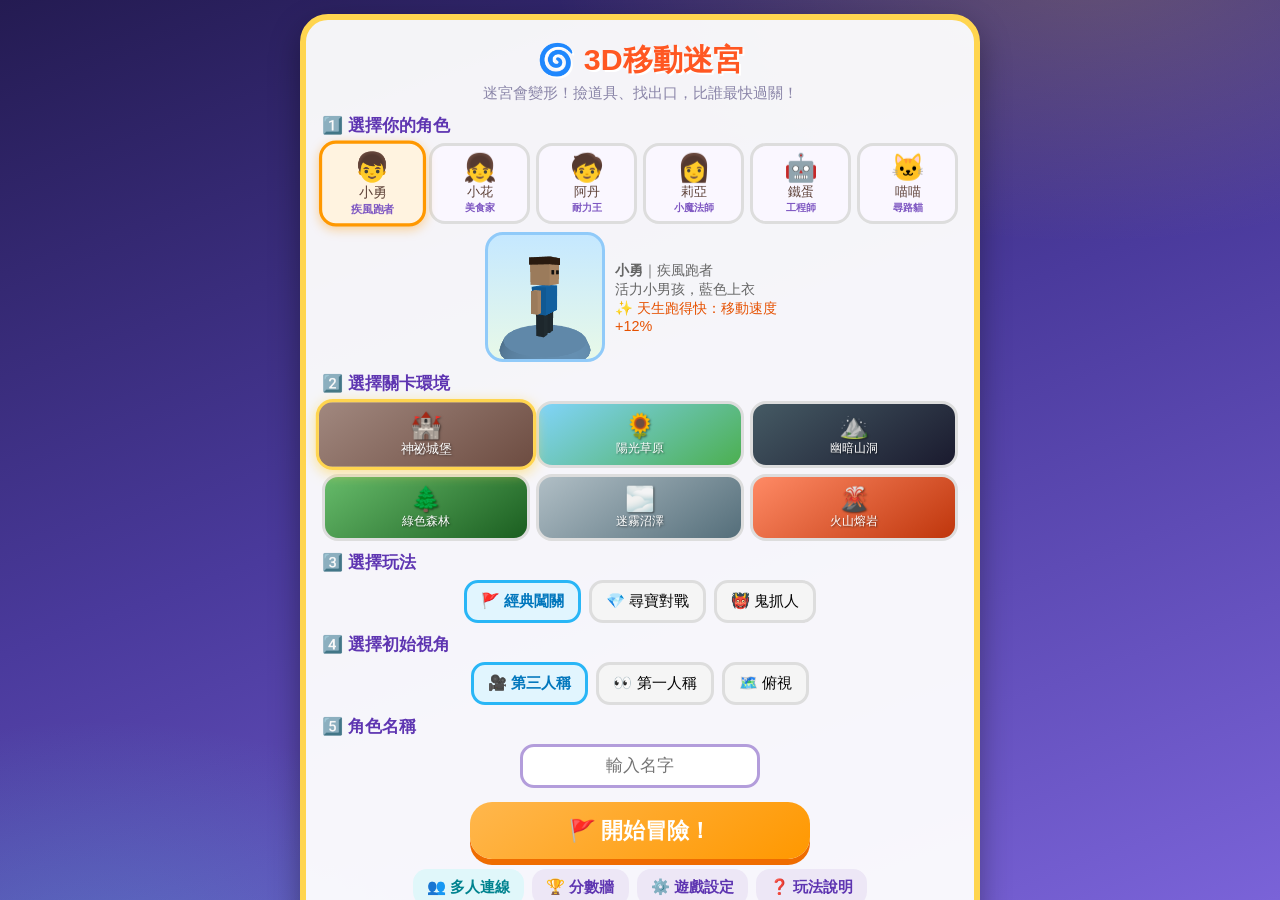
==== 3D迷宮/index.html @ 7de75fae "v1.10.0: add prank and assembly whistle items - 😜 調皮鬼 (prank): picking it up instantly reshuffles ev" ====
<!DOCTYPE html>
<html lang="zh-TW">
<head>
<meta charset="UTF-8">
<meta name="viewport" content="width=device-width, initial-scale=1.0, maximum-scale=1.0, user-scalable=no, viewport-fit=cover">
<title>🌀 3D移動迷宮</title>
<link rel="icon" href="data:image/svg+xml,<svg xmlns=%22http://www.w3.org/2000/svg%22 viewBox=%220 0 100 100%22><text y=%22.9em%22 font-size=%2290%22>🌀</text></svg>">
<style>
:root{
  --font:'Comic Sans MS','Microsoft JhengHei','PingFang TC',cursive,sans-serif;
  --ink:#2d2a4a;
}
*{box-sizing:border-box;-webkit-tap-highlight-color:transparent;user-select:none;-webkit-user-select:none;}
html,body{margin:0;padding:0;height:100%;overflow:hidden;}
body{font-family:var(--font);color:var(--ink);background:#1a1636;}
button{font-family:var(--font);}

/* ===== 畫面切換 ===== */
.screen{position:fixed;inset:0;display:none;}
.screen.active{display:flex;}

/* ===== 標題畫面 ===== */
#titleScreen{
  background:
    radial-gradient(900px 480px at 85% -5%, rgba(255,213,79,.22), transparent 60%),
    radial-gradient(700px 420px at 8% 108%, rgba(77,208,225,.25), transparent 60%),
    linear-gradient(160deg,#241b52 0%,#4a3a9c 48%,#7a63d8 100%);
  flex-direction:column;align-items:center;justify-content:flex-start;
  overflow-y:auto;padding:14px;
}
#titleScreen .deco{position:fixed;inset:0;pointer-events:none;overflow:hidden;}
#titleScreen .deco span{position:absolute;bottom:-70px;font-size:2.2rem;opacity:0;
  animation:decoFloat linear infinite;filter:drop-shadow(0 2px 6px rgba(0,0,0,.35));}
@keyframes decoFloat{
  0%{transform:translateY(0) rotate(-8deg);opacity:0;}
  10%{opacity:.4;}
  85%{opacity:.3;}
  100%{transform:translateY(-115vh) rotate(30deg);opacity:0;}
}
.title-card{
  position:relative;z-index:1;
  background:rgba(255,255,255,.95);border-radius:28px;border:6px solid #ffd54f;
  box-shadow:0 12px 30px rgba(0,0,0,.35);max-width:680px;width:100%;
  padding:18px 16px;text-align:center;margin:auto 0;
}
.title-card h1{color:#ff5722;font-size:1.9rem;margin:2px 0 2px;text-shadow:2px 2px #fff;}
.title-card .sub{color:#8a85a8;margin:0 0 10px;font-size:.95rem;}
.sec-label{font-weight:bold;color:#5e35b1;font-size:1.05rem;margin:10px 0 6px;text-align:left;}
.char-row{display:grid;grid-template-columns:repeat(6,1fr);gap:6px;}
@media(max-width:520px){.char-row{grid-template-columns:repeat(3,1fr);}}
.char-btn{
  border:3px solid #ddd;border-radius:16px;background:#faf7ff;padding:6px 2px;cursor:pointer;
  font-size:.8rem;color:#5d4037;transition:transform .12s;
}
.char-btn .ce{font-size:1.7rem;display:block;}
.char-btn .cj{display:block;font-size:.62rem;color:#7e57c2;font-weight:bold;}
.char-btn.sel{border-color:#ff9800;background:#fff3e0;transform:scale(1.06);box-shadow:0 3px 10px rgba(255,152,0,.4);}
#charPreviewWrap{display:flex;gap:10px;align-items:center;justify-content:center;margin-top:8px;}
#charPreview{width:120px;height:130px;border-radius:18px;background:linear-gradient(180deg,#c5e8ff,#e8f9e8);border:3px solid #90caf9;}
#charDesc{font-size:.9rem;color:#666;max-width:180px;text-align:left;}
.lvl-row{display:grid;grid-template-columns:repeat(3,1fr);gap:6px;}
@media(max-width:520px){.lvl-row{grid-template-columns:repeat(3,1fr);}}
.lvl-btn{
  border:3px solid #ddd;border-radius:16px;padding:8px 2px;cursor:pointer;font-size:.78rem;
  color:#fff;text-shadow:1px 1px 2px rgba(0,0,0,.5);transition:transform .12s;
}
.lvl-btn .le{font-size:1.5rem;display:block;}
.lvl-btn.sel{border-color:#ffd54f;transform:scale(1.06);box-shadow:0 3px 12px rgba(255,213,79,.6);}
.view-row{display:flex;gap:8px;justify-content:center;flex-wrap:wrap;}
.view-btn{border:3px solid #ddd;border-radius:14px;background:#f5f5f5;padding:8px 14px;cursor:pointer;font-size:.95rem;}
.view-btn.sel{border-color:#29b6f6;background:#e1f5fe;color:#0277bd;font-weight:bold;}
#playerName{
  font-family:var(--font);font-size:1.05rem;padding:9px 12px;border-radius:14px;border:3px solid #b39ddb;
  width:min(240px,60%);text-align:center;
}
.start-btn{
  display:block;width:100%;max-width:340px;margin:14px auto 4px;border:none;cursor:pointer;
  font-size:1.35rem;font-weight:bold;color:#fff;padding:14px;border-radius:22px;
  background:linear-gradient(145deg,#ffb74d,#ff9800);box-shadow:0 6px 0 #ef6c00;transition:transform .1s;
}
.start-btn:active{transform:translateY(3px);box-shadow:0 3px 0 #ef6c00;}
.mini-btn{
  border:none;cursor:pointer;background:#ede7f6;color:#5e35b1;border-radius:14px;
  padding:8px 14px;font-size:.95rem;font-weight:bold;margin:4px;
}
.title-foot{display:flex;justify-content:center;flex-wrap:wrap;margin-top:6px;}

/* ===== 遊戲 HUD ===== */
#gameScreen{background:#000;}
#c3d{position:absolute;inset:0;width:100%;height:100%;touch-action:none;}
#topMask{position:absolute;inset:0;z-index:2;pointer-events:none;display:none;}
.hud{position:absolute;pointer-events:none;z-index:5;}
#hudTop{
  top:0;left:0;right:0;display:flex;justify-content:space-between;align-items:flex-start;
  padding:calc(8px + env(safe-area-inset-top)) calc(8px + env(safe-area-inset-right)) 8px calc(8px + env(safe-area-inset-left));
}
#hudInfo{
  background:rgba(20,16,50,.72);color:#fff;border-radius:16px;padding:7px 12px;font-size:.95rem;
  display:flex;gap:14px;align-items:center;backdrop-filter:blur(3px);
}
#hudInfo b{color:#ffd54f;}
#shiftCountdown{color:#8be9fd;}
#minimapWrap{pointer-events:auto;position:relative;}
#minimap{
  width:120px;height:120px;border-radius:14px;border:3px solid rgba(255,255,255,.75);
  background:rgba(10,8,30,.78);display:block;transition:width .2s,height .2s;
}
#minimapWrap.big #minimap{width:144px;height:144px;} /* 特大以上地圖用：1.2 倍 */
#mapSizeBtn{
  position:absolute;top:-6px;left:-6px;width:28px;height:28px;border-radius:50%;
  border:2px solid rgba(255,255,255,.8);background:rgba(30,24,70,.85);color:#fff;
  font-size:.85rem;cursor:pointer;z-index:7;line-height:24px;padding:0;
}
#minimapHint{position:absolute;bottom:2px;right:6px;font-size:.6rem;color:#fff;opacity:.8;}
#hudRightBtns{
  position:absolute;top:150px;right:calc(8px + env(safe-area-inset-right));
  display:flex;flex-direction:column;gap:10px;pointer-events:auto;z-index:6;
}
.round-btn{
  width:52px;height:52px;border-radius:50%;border:3px solid rgba(255,255,255,.8);cursor:pointer;
  background:rgba(30,24,70,.75);color:#fff;font-size:1.35rem;box-shadow:0 3px 8px rgba(0,0,0,.4);
}
.round-btn:active{transform:scale(.92);}
.round-btn .bl{display:block;font-size:.5rem;margin-top:-3px;}
#effectChips{
  position:absolute;top:calc(60px + env(safe-area-inset-top));left:calc(8px + env(safe-area-inset-left));display:flex;flex-direction:column;gap:6px;z-index:6;pointer-events:none;
}
.chip{
  background:rgba(255,255,255,.9);border-radius:20px;padding:4px 12px;font-size:.85rem;font-weight:bold;
  color:#5d4037;box-shadow:0 2px 6px rgba(0,0,0,.35);animation:chipIn .25s ease;
}
@keyframes chipIn{from{opacity:0;transform:translateX(-16px);}to{opacity:1;transform:none;}}
#joyZone{
  position:absolute;left:0;bottom:0;width:45%;height:55%;z-index:6;touch-action:none;
}
#joyBase{
  position:absolute;width:110px;height:110px;border-radius:50%;
  background:rgba(255,255,255,.14);border:3px solid rgba(255,255,255,.4);display:none;
}
#joyStick{
  position:absolute;width:52px;height:52px;border-radius:50%;
  background:rgba(255,255,255,.55);border:3px solid rgba(255,255,255,.8);display:none;
}
#lookZone{position:absolute;right:0;bottom:0;width:55%;height:55%;z-index:5;touch-action:none;}
#shovelBtn{
  position:absolute;right:calc(14px + env(safe-area-inset-right));bottom:calc(96px + env(safe-area-inset-bottom));width:74px;height:74px;border-radius:50%;
  border:4px solid #fff;background:linear-gradient(145deg,#ff8a65,#f4511e);color:#fff;
  font-size:1.7rem;display:none;z-index:7;cursor:pointer;box-shadow:0 4px 12px rgba(0,0,0,.5);
}
#shovelBtn:active{transform:scale(.92);}
#shovelBtn .cnt{
  position:absolute;top:-6px;right:-6px;background:#ffd54f;color:#5d4037;border-radius:50%;
  width:26px;height:26px;font-size:.9rem;font-weight:bold;line-height:26px;
}
#kiteBtn{
  position:absolute;right:calc(14px + env(safe-area-inset-right));bottom:calc(184px + env(safe-area-inset-bottom));width:74px;height:74px;border-radius:50%;
  border:4px solid #fff;background:linear-gradient(145deg,#4fc3f7,#0288d1);color:#fff;
  font-size:1.7rem;display:none;z-index:7;cursor:pointer;box-shadow:0 4px 12px rgba(0,0,0,.5);
}
#kiteBtn:active{transform:scale(.92);}
#kiteBtn .cnt{
  position:absolute;top:-6px;right:-6px;background:#ffd54f;color:#5d4037;border-radius:50%;
  width:26px;height:26px;font-size:.9rem;font-weight:bold;line-height:26px;
}
#atkBtn{
  position:absolute;right:calc(100px + env(safe-area-inset-right));bottom:calc(96px + env(safe-area-inset-bottom));width:80px;height:80px;border-radius:50%;
  border:4px solid #fff;background:linear-gradient(145deg,#ef5350,#c62828);color:#fff;
  font-size:2rem;display:none;z-index:7;cursor:pointer;box-shadow:0 4px 14px rgba(0,0,0,.5);
}
#atkBtn:active{transform:scale(.9);}
#skillBtn{
  position:absolute;right:calc(186px + env(safe-area-inset-right));bottom:calc(96px + env(safe-area-inset-bottom));
  width:70px;height:70px;border-radius:50%;
  border:4px solid #fff;background:linear-gradient(145deg,#ba68c8,#7b1fa2);color:#fff;
  font-size:1.7rem;display:none;z-index:7;cursor:pointer;box-shadow:0 4px 12px rgba(0,0,0,.5);
}
#skillBtn:active{transform:scale(.9);}
#stunOverlay{
  position:absolute;inset:0;z-index:15;display:none;pointer-events:none;
  background:radial-gradient(circle at 50% 50%, rgba(120,80,255,0) 35%, rgba(90,60,200,.55) 100%);
  animation:stunSpin 1s linear infinite;
}
@keyframes stunSpin{0%,100%{opacity:.7;}50%{opacity:1;}}
#smellHud{
  position:absolute;top:calc(126px + env(safe-area-inset-top));left:50%;transform:translateX(-50%);z-index:6;display:none;
  background:rgba(90,20,60,.85);border:2px solid #ff9800;border-radius:20px;padding:5px 14px;
  color:#fff;font-weight:bold;font-size:.95rem;white-space:nowrap;box-shadow:0 3px 10px rgba(0,0,0,.4);
  animation:smellPulse 1.1s ease-in-out infinite;
}
#smellArrow{display:inline-block;font-size:1.1rem;margin-right:6px;}
@keyframes smellPulse{0%,100%{opacity:.85;}50%{opacity:1;transform:translateX(-50%) scale(1.05);}}
#whistleBtn{
  position:absolute;right:calc(100px + env(safe-area-inset-right));bottom:calc(184px + env(safe-area-inset-bottom));
  width:70px;height:70px;border-radius:50%;
  border:4px solid #fff;background:linear-gradient(145deg,#ffd54f,#f9a825);color:#fff;
  font-size:1.6rem;display:none;z-index:7;cursor:pointer;box-shadow:0 4px 12px rgba(0,0,0,.5);
}
#whistleBtn:active{transform:scale(.92);}
#whistleBtn .cnt{
  position:absolute;top:-6px;right:-6px;background:#ffd54f;color:#5d4037;border-radius:50%;
  width:26px;height:26px;font-size:.9rem;font-weight:bold;line-height:26px;
}
#compassHud{
  position:absolute;top:64px;left:50%;transform:translateX(-50%);z-index:6;display:none;
  background:rgba(20,16,50,.7);border-radius:50%;width:56px;height:56px;border:2px solid #ffd54f;
}
#compassArrow{position:absolute;inset:0;display:flex;align-items:center;justify-content:center;font-size:1.7rem;}
#satietyWrap{display:inline-block;width:58px;height:12px;background:rgba(255,255,255,.22);border-radius:6px;overflow:hidden;vertical-align:middle;margin:0 4px;}
#satietyFill{display:block;height:100%;width:100%;background:#8bc34a;transition:width .3s,background .3s;}

/* ===== 變換警告 ===== */
#shiftWarn{
  position:absolute;inset:0;display:none;align-items:center;justify-content:center;z-index:20;
  background:rgba(120,20,40,.28);pointer-events:none;
}
#shiftWarn .box{
  background:rgba(40,10,20,.88);border:4px solid #ff5252;color:#fff;border-radius:24px;
  padding:20px 34px;font-size:1.5rem;font-weight:bold;text-align:center;animation:pulseWarn .7s infinite;
}
@keyframes pulseWarn{0%,100%{transform:scale(1);}50%{transform:scale(1.06);}}
#preWarn{
  position:absolute;top:18%;left:50%;transform:translateX(-50%);z-index:19;display:none;
  background:rgba(255,152,0,.92);color:#fff;font-weight:bold;border-radius:18px;padding:8px 20px;font-size:1.1rem;
  box-shadow:0 4px 12px rgba(0,0,0,.4);
}
#toast{
  position:absolute;bottom:32%;left:50%;transform:translateX(-50%);z-index:18;display:none;
  background:rgba(30,24,70,.9);color:#ffd54f;border-radius:18px;padding:9px 20px;font-size:1.05rem;font-weight:bold;
  border:2px solid #ffd54f;text-align:center;max-width:80%;
}

/* ===== 大地圖 ===== */
#bigMapOverlay{
  position:fixed;inset:0;z-index:40;display:none;align-items:center;justify-content:center;
  background:rgba(8,6,24,.85);
}
#bigMap{border-radius:18px;border:4px solid #ffd54f;background:#141031;}
#bigMapClose{
  position:absolute;top:16px;right:16px;width:52px;height:52px;border-radius:50%;font-size:1.5rem;
  border:3px solid #fff;background:#e53935;color:#fff;cursor:pointer;
}

/* ===== 過關畫面 ===== */
#winScreen{
  background:radial-gradient(circle at 50% 30%,#5b4aa0,#241c50 70%);
  flex-direction:column;align-items:center;justify-content:center;padding:14px;overflow-y:auto;
}
.win-card{
  background:#fff;border-radius:28px;border:6px solid #ffd54f;max-width:520px;width:100%;
  padding:22px 18px;text-align:center;box-shadow:0 14px 36px rgba(0,0,0,.4);
}
.win-card h2{color:#ff9800;font-size:2rem;margin:4px 0;}
.win-stats{font-size:1.15rem;margin:10px 0;color:#4527a0;}
.win-stats b{font-size:1.5rem;color:#e65100;}
.confetti{font-size:2.4rem;}

/* ===== 分數牆 & 後台 modal ===== */
.modal{
  position:fixed;inset:0;z-index:50;display:none;align-items:center;justify-content:center;
  background:rgba(8,6,24,.8);padding:12px;
}
.modal .m-card{
  background:#fff;border-radius:24px;border:5px solid #b39ddb;max-width:520px;width:100%;
  max-height:88vh;overflow-y:auto;padding:18px 16px;text-align:center;
}
.m-card h3{color:#5e35b1;margin:2px 0 10px;font-size:1.35rem;}
.lb-table{width:100%;border-collapse:collapse;font-size:.92rem;}
.lb-table th{background:#ede7f6;color:#5e35b1;padding:6px 4px;border-radius:6px;}
.lb-table td{padding:6px 4px;border-bottom:2px dashed #eee;color:#444;}
.lb-table tr.me td{background:#fff8e1;font-weight:bold;}
.lb-tabs{display:flex;gap:6px;justify-content:center;margin-bottom:8px;flex-wrap:wrap;}
.lb-tab{border:2px solid #ddd;background:#fafafa;border-radius:12px;padding:5px 10px;font-size:.85rem;cursor:pointer;}
.lb-tab.sel{border-color:#7e57c2;background:#ede7f6;color:#4527a0;font-weight:bold;}
.adm-row{display:flex;justify-content:space-between;align-items:center;margin:10px 0;text-align:left;gap:8px;}
.adm-row label{font-size:.95rem;color:#444;flex:1;}
.adm-row input[type=number],.adm-row select{
  font-family:var(--font);font-size:1rem;padding:6px 8px;border-radius:10px;border:2px solid #b39ddb;width:110px;text-align:center;
}
.adm-row input[type=text]{
  font-family:var(--font);font-size:.85rem;padding:6px 8px;border-radius:10px;border:2px solid #b39ddb;width:100%;
}
.adm-note{font-size:.78rem;color:#999;text-align:left;margin:2px 0 8px;}
.m-close{border:none;background:#7e57c2;color:#fff;border-radius:16px;padding:10px 26px;font-size:1.05rem;font-weight:bold;cursor:pointer;margin-top:10px;}

#orientTip{
  position:fixed;inset:0;z-index:90;display:none;align-items:center;justify-content:center;text-align:center;
  background:rgba(20,14,50,.95);color:#fff;font-size:1.2rem;padding:20px;
}
</style>
</head>
<body>

<!-- ============ 標題畫面 ============ -->
<div id="titleScreen" class="screen active">
  <div class="deco" aria-hidden="true">
    <span style="left:6%;animation-duration:15s;">🌀</span>
    <span style="left:20%;animation-duration:19s;animation-delay:3s;">⭐</span>
    <span style="left:36%;animation-duration:17s;animation-delay:7s;">💎</span>
    <span style="left:54%;animation-duration:21s;animation-delay:1s;">🧭</span>
    <span style="left:70%;animation-duration:16s;animation-delay:9s;">🍎</span>
    <span style="left:86%;animation-duration:20s;animation-delay:5s;">🗝️</span>
  </div>
  <div class="title-card">
    <h1>🌀 3D移動迷宮</h1>
    <p class="sub">迷宮會變形！撿道具、找出口，比誰最快過關！</p>
    <div class="sec-label">1️⃣ 選擇你的角色</div>
    <div class="char-row" id="charRow"></div>
    <div id="charPreviewWrap">
      <canvas id="charPreview" width="240" height="260"></canvas>
      <div id="charDesc"></div>
    </div>
    <div class="sec-label">2️⃣ 選擇關卡環境</div>
    <div class="lvl-row" id="lvlRow"></div>
    <div class="sec-label">3️⃣ 選擇玩法</div>
    <div class="view-row" id="spModeRow">
      <button class="view-btn sel" data-m="classic">🚩 經典闖關</button>
      <button class="view-btn" data-m="treasure">💎 尋寶對戰</button>
      <button class="view-btn" data-m="tag">👹 鬼抓人</button>
    </div>
    <div class="sec-label">4️⃣ 選擇初始視角</div>
    <div class="view-row" id="viewRow">
      <button class="view-btn sel" data-v="tp">🎥 第三人稱</button>
      <button class="view-btn" data-v="fp">👀 第一人稱</button>
      <button class="view-btn" data-v="top">🗺️ 俯視</button>
    </div>
    <div class="sec-label">5️⃣ 角色名稱</div>
    <input id="playerName" maxlength="10" placeholder="輸入名字">
    <button class="start-btn" id="startBtn">🚩 開始冒險！</button>
    <div class="title-foot">
      <button class="mini-btn" id="mpBtn" style="background:#e0f7fa;color:#00838f;">👥 多人連線</button>
      <button class="mini-btn" id="lbBtn">🏆 分數牆</button>
      <button class="mini-btn" id="admBtn">⚙️ 遊戲設定</button>
      <button class="mini-btn" id="helpBtn">❓ 玩法說明</button>
    </div>
    <div style="margin-top:8px;font-size:.72rem;color:#b3aecf;">3D移動迷宮 v<span id="verLabel"></span></div>
  </div>
</div>

<!-- ============ 遊戲畫面 ============ -->
<div id="gameScreen" class="screen">
  <canvas id="c3d"></canvas>
  <div id="topMask"></div>
  <div class="hud" id="hudTop">
    <div id="hudInfo">
      <span>⏱ <b id="hudTime">0:00</b></span>
      <span>🍗<span id="satietyWrap"><span id="satietyFill"></span></span><b id="satietyPct">100%</b></span>
      <span id="hpWrap" style="display:none;">體力 <b id="hpHearts">❤️</b></span>
      <span>🌀 <span id="shiftCountdown">--</span></span>
      <span id="hudLvlName"></span>
    </div>
    <div id="minimapWrap">
      <canvas id="minimap" width="240" height="240"></canvas>
      <button id="mapSizeBtn">⤢</button>
    </div>
  </div>
  <div id="effectChips"></div>
  <div id="hudRightBtns">
    <button class="round-btn" id="viewToggle">🎥<span class="bl">視角</span></button>
    <button class="round-btn" id="soundToggle">🔊<span class="bl">音樂</span></button>
    <button class="round-btn" id="zoomInBtn" style="display:none;">➕<span class="bl">拉近</span></button>
    <button class="round-btn" id="zoomOutBtn" style="display:none;">➖<span class="bl">拉遠</span></button>
    <button class="round-btn" id="quitBtn">🏠<span class="bl">離開</span></button>
  </div>
  <div id="compassHud"><div id="compassArrow">🔺</div></div>
  <div id="smellHud"><span id="smellArrow">🔺</span><span id="smellTxt">👃 聞到味道！</span></div>
  <button id="shovelBtn">⛏️<span class="cnt" id="shovelCnt">1</span></button>
  <button id="kiteBtn">🪁<span class="cnt" id="kiteCnt">1</span></button>
  <button id="whistleBtn">📣<span class="cnt" id="whistleCnt">1</span></button>
  <button id="atkBtn">🐾</button>
  <button id="skillBtn">🫥</button>
  <div id="stunOverlay"></div>
  <div id="joyZone"><div id="joyBase"></div><div id="joyStick"></div></div>
  <div id="lookZone"></div>
  <div id="preWarn">⚠️ 迷宮即將變換：<span id="preWarnSec">3</span> 秒</div>
  <div id="shiftWarn"><div class="box">🌀 迷宮變換中...<br><span style="font-size:1rem;">牆壁正在移動，請稍等！</span></div></div>
  <div id="toast"></div>
</div>

<!-- ============ 大地圖 ============ -->
<div id="bigMapOverlay">
  <canvas id="bigMap" width="600" height="600"></canvas>
  <button id="bigMapClose">✖</button>
</div>

<!-- ============ 過關畫面 ============ -->
<div id="winScreen" class="screen">
  <div class="win-card">
    <div class="confetti">🎉🎊🏆🎊🎉</div>
    <h2>恭喜過關！</h2>
    <div class="win-stats">
      <div>關卡：<span id="winLvl"></span></div>
      <div>過關時間：<b id="winTime"></b></div>
      <div>獲得分數：<b id="winScore"></b> 分</div>
      <div id="winRank" style="font-size:.95rem;color:#7e57c2;margin-top:4px;"></div>
    </div>
    <button class="start-btn" id="againBtn">🔁 再玩一次</button>
    <button class="mini-btn" id="winLbBtn">🏆 看分數牆</button>
    <button class="mini-btn" id="winHomeBtn">🏠 回到選單</button>
  </div>
</div>

<!-- ============ 多人連線 ============ -->
<div class="modal" id="mpModal">
  <div class="m-card">
    <h3>👥 多人連線（2～3人）</h3>
    <div id="mpSetup">
      <div class="lb-tabs">
        <button class="lb-tab sel" id="mpModeRace">🏁 比賽搶終點</button>
        <button class="lb-tab" id="mpModeTag">👹 鬼抓人</button>
        <button class="lb-tab" id="mpModeTre">💎 尋寶</button>
      </div>
      <div style="font-size:.85rem;color:#666;margin:6px 0;" id="mpModeDesc">大家從不同角落出發，看誰最快搶到中間的傳送門！</div>
      <div style="font-size:.8rem;color:#999;margin-bottom:8px;">先在標題畫面選好角色和視角，遊戲中也能自由切換（視角已設計成公平的，看不到牆後面）。</div>
      <button class="start-btn" id="mpCreate" style="margin:8px auto;">🏠 建立房間（我當房主）</button>
      <div style="margin:8px 0;color:#666;">─ 或加入朋友的房間 ─</div>
      <input id="mpCodeInput" maxlength="4" inputmode="numeric" placeholder="輸入4位數房號"
        style="font-family:var(--font);font-size:1.3rem;padding:8px;border-radius:12px;border:3px solid #4dd0e1;width:160px;text-align:center;letter-spacing:6px;">
      <button class="mini-btn" id="mpJoin" style="display:block;margin:8px auto;">🚪 加入房間</button>
    </div>
    <div id="mpLobby" style="display:none;">
      <div style="font-size:1.05rem;color:#666;">房號（唸給朋友聽）</div>
      <div style="font-size:2.4rem;font-weight:bold;color:#00838f;letter-spacing:8px;" id="mpCode"></div>
      <div id="mpModeShow" style="color:#7e57c2;font-weight:bold;margin:4px 0;"></div>
      <div id="mpPlayers" style="margin:10px 0;"></div>
      <div id="mpStatus" style="font-size:.85rem;color:#999;min-height:20px;"></div>
      <button class="start-btn" id="mpStart" style="display:none;">🚩 大家到齊，開始！</button>
    </div>
    <button class="m-close" id="mpClose" style="background:#90a4ae;">離開</button>
  </div>
</div>

<div class="modal" id="mpResult">
  <div class="m-card">
    <h3 id="mpResultTitle">🏁 比賽結果</h3>
    <div id="mpResultBody" style="font-size:1.15rem;line-height:2;"></div>
    <button class="m-close" id="mpResultHome">🏠 回到選單</button>
  </div>
</div>

<div id="treasureBanner" style="position:fixed;top:52px;left:50%;transform:translateX(-50%);z-index:8;display:none;
  background:rgba(255,179,0,.94);color:#5d4037;font-weight:bold;border-radius:16px;padding:6px 18px;font-size:1.05rem;
  box-shadow:0 3px 10px rgba(0,0,0,.4);">💎 你拿到寶藏了！快帶去出口 🚩</div>
<div id="tagAnnounce" style="position:fixed;top:34%;left:50%;transform:translateX(-50%);z-index:22;display:none;
  background:rgba(120,20,40,.92);color:#fff;font-weight:bold;border-radius:22px;padding:14px 28px;font-size:1.5rem;
  border:4px solid #ff5252;box-shadow:0 6px 18px rgba(0,0,0,.5);text-align:center;white-space:nowrap;">👹</div>
<div id="tagBanner" style="position:fixed;top:52px;left:50%;transform:translateX(-50%);z-index:8;display:none;
  background:rgba(211,47,47,.92);color:#fff;font-weight:bold;border-radius:16px;padding:6px 18px;font-size:1.05rem;
  box-shadow:0 3px 10px rgba(0,0,0,.4);">👹 你是鬼！快去抓人！</div>

<!-- ============ 失敗畫面 ============ -->
<div id="failScreen" class="screen" style="background:radial-gradient(circle at 50% 30%,#546e7a,#263238 70%);flex-direction:column;align-items:center;justify-content:center;padding:14px;">
  <div class="win-card" style="border-color:#90a4ae;">
    <div class="confetti">😵🍽️😵</div>
    <h2 style="color:#607d8b;">肚子太餓了…闖關失敗</h2>
    <div class="win-stats">
      <div>這次撐了 <b id="failTime"></b></div>
      <div style="font-size:.95rem;color:#7e57c2;margin-top:6px;">💡 迷宮變形時會出現食物，記得撿來吃補充飽足感！</div>
    </div>
    <button class="start-btn" id="failAgainBtn">🔁 再挑戰一次</button>
    <button class="mini-btn" id="failHomeBtn">🏠 回到選單</button>
  </div>
</div>

<!-- ============ 分數牆 ============ -->
<div class="modal" id="lbModal">
  <div class="m-card">
    <h3>🏆 分數牆</h3>
    <div class="lb-tabs" id="lbTabs"></div>
    <div id="lbSyncState" style="font-size:.75rem;color:#999;margin-bottom:6px;"></div>
    <div style="overflow-x:auto;">
      <table class="lb-table"><thead><tr><th>名次</th><th>名字</th><th>角色</th><th>時間</th><th>分數</th></tr></thead>
      <tbody id="lbBody"></tbody></table>
    </div>
    <button class="m-close" id="lbClose">關閉</button>
  </div>
</div>

<!-- ============ 後台設定 ============ -->
<div class="modal" id="admModal">
  <div class="m-card">
    <h3>⚙️ 遊戲設定 <span id="admVer" style="font-size:.7rem;color:#aaa;font-weight:normal;"></span></h3>
    <div class="adm-row"><label>🌀 迷宮每幾分鐘變換一次</label><input type="number" id="cfgShiftMin" min="0.5" max="10" step="0.5"></div>
    <div class="adm-row"><label>🎁 每次出現的道具數量</label><input type="number" id="cfgItems" min="3" max="12" step="1"></div>
    <div class="adm-row"><label>🍎 每次出現的食物數量</label><input type="number" id="cfgFood" min="2" max="10" step="1"></div>
    <div class="adm-row"><label>🍗 飽足感可以撐幾分鐘（歸零＝失敗）</label><input type="number" id="cfgHunger" min="1" max="10" step="0.5"></div>
    <div class="adm-row"><label>💫 尋寶模式：被攻擊暈眩幾秒</label><input type="number" id="cfgStun" min="1" max="10" step="0.5"></div>
    <div class="adm-row"><label>💎 尋寶模式：寶藏位置每幾秒更新</label><input type="number" id="cfgPing" min="1" max="10" step="1"></div>
    <div class="adm-row"><label>👃 鬼抓人：鬼的嗅覺範圍（格）</label><input type="number" id="cfgSmell" min="1" max="8" step="1"></div>
    <div class="adm-row" style="flex-direction:column;align-items:stretch;">
      <label>👁️ 開放的視角（單機與多人都適用）</label>
      <div style="display:flex;gap:12px;justify-content:center;margin-top:4px;">
        <label style="flex:none;"><input type="checkbox" id="cfgVtp"> 🎥 第三人稱</label>
        <label style="flex:none;"><input type="checkbox" id="cfgVfp"> 👀 第一人稱</label>
        <label style="flex:none;"><input type="checkbox" id="cfgVtop"> 🗺️ 俯視</label>
      </div>
    </div>
    <div class="adm-row"><label>🧱 迷宮大小</label>
      <select id="cfgSize"><option value="11">小 11×11</option><option value="13">中 13×13</option><option value="15">大 15×15</option><option value="19">特大 19×19</option><option value="25">超大 25×25</option></select>
    </div>
    <div class="adm-row"><label>🎵 預設開啟音樂</label>
      <select id="cfgMusic"><option value="1">開</option><option value="0">關</option></select>
    </div>
    <div class="adm-row" style="flex-direction:column;align-items:stretch;">
      <label>📡 多人連線伺服器（MQTT over WebSocket）</label>
      <input type="text" id="cfgBroker" placeholder="wss://broker.emqx.io:8084/mqtt">
    </div>
    <div class="adm-row" style="flex-direction:column;align-items:stretch;">
      <label>☁️ 雲端分數牆 API 網址（選填）</label>
      <input type="text" id="cfgApi" placeholder="https://script.google.com/...（留空＝只存在本機）">
    </div>
    <div class="adm-note">💡 填入 Google Apps Script 網址後，所有玩家的分數就能互相看見。做法請看資料夾內 README.md。</div>
    <button class="m-close" id="admSave">💾 儲存設定</button>
  </div>
</div>

<!-- ============ 玩法說明 ============ -->
<div class="modal" id="helpModal">
  <div class="m-card" style="text-align:left;font-size:.95rem;line-height:1.7;">
    <h3 style="text-align:center;">❓ 玩法說明</h3>
    <div>🕹️ <b>平板/手機</b>：左半邊拖曳搖桿移動；右半邊拖曳轉視角；俯視時雙指開合拉近拉遠。</div>
    <div>⌨️ <b>電腦</b>：WASD / 方向鍵移動 · 滑鼠按住右半邊拖曳（或 Q / E）轉視角 · <b>空白鍵</b>用鐵鍬 · <b>F</b> 用風箏 · <b>X</b> 攻擊（尋寶／鬼抓人）· <b>C</b> 隱身技能 · <b>G</b> 集合口哨 · <b>M</b> 開關大地圖 · <b>V</b> 切換視角 · 俯視時<b>滾輪</b>或 <b>＋/－</b> 拉近拉遠。</div>
    <div>🚩 目標：走到發光的<b>金色傳送門</b>就過關，越快分數越高！</div>
    <div>🌀 迷宮每隔一段時間會<b>變形</b>！變形時不能移動，但你絕對不會被牆壁困住。</div>
    <div>🎁 道具（每次變形會重新出現）：</div>
    <div style="padding-left:14px;">
      ⚡ 加速藥水：跑得更快<br>🚀 強力加速：跑超級快<br>⛏️ 鐵鍬：敲破一面牆（按右下角按鈕；最多帶 1 把，工程師用掉 45 秒後自動補充，特大以上地圖 35 秒）<br>
      🗺️ 魔法地圖：顯示通往出口的路線<br>🧭 指南針：箭頭指向出口<br>👻 穿牆斗篷：可以穿過牆壁<br>
      ⏱️ 時間寶石：時間倒退 15 秒<br>⭐ 幸運星：分數 +100<br>
      😜 調皮鬼：吃到就把<b>所有人</b>隨機傳送到別的地方（自己也會被傳走！）<br>
      📣 集合口哨（鬼抓人／尋寶限定）：存起來，按按鈕把<b>所有人叫到你身邊</b>
    </div>
    <div>🍗 <b>飽足感</b>會隨時間減少，歸零就闖關失敗！低於 50% 速度變慢（×0.8），低於 25% 更慢（×0.75）。</div>
    <div>🍎 迷宮變形時會出現<b>食物</b>：🍬糖果+10%、🍪餅乾+15%、🍎蘋果+20%、🍙飯糰+30%、🍜拉麵+40%、🍗雞腿+50%、🍱超級便當+80%。</div>
    <div>✨ 每個角色都有不同的<b>職業能力</b>，選角色時看看說明，找到最適合你的打法！</div>
    <div>🎁 每個環境還有<b>專屬道具</b>（金色光圈）：🗝️城堡魔法鑰匙（傳送到出口路線中間）、🪁草原大風箏（飛過牆）、🔦山洞探照燈（照亮20秒）、🦉森林貓頭鷹（升空看到整個迷宮8秒）、🌬️迷霧驅霧號角（吹散霧15秒）。</div>
    <div>👁️ 視角是公平的：第三人稱是跟在你身後的平視視角、俯視只看得到腳邊一圈，都不會看到牆壁後面的東西（只有🦉貓頭鷹道具例外）。</div>
    <div>👹 <b>鬼抓人</b>（單機跟兩個電腦玩，或多人連線）：一人當鬼（跑速為一般玩家 1.15 倍），<b>鬼要用攻擊鍵打中別人才算抓到</b>（碰到沒有用）；時間到還是鬼的人就輸了。剛變成鬼會定住 3 秒（全場公告＋語音），大家快跑！鬼的攻擊冷卻比一般人快一倍。<b>肚子也會餓</b>，但餓到 0% 不會失敗，只是跑得很慢，記得撿食物補充。</div>
    <div style="padding-left:14px;">
      ⚔️ 大家可以<b>互相攻擊</b>（攻擊鍵／X）。體力歸零就暈眩，暈完恢復。一般人 1 格體力不會自己回復；<b>鬼每 15 秒回 1 格</b>。<br>
      👃 <b>鬼的敏銳鼻子</b>：附近（預設 3 格內，遊戲設定可調）有人時會聞到味道，地上浮現 👣 腳印路標沿著通道指引你追過去，畫面上方也會顯示方向和距離；目標跑遠或<b>隱身</b>（氣味被遮住）路標就消失。<br>
      👺 <b>當鬼會戴上面具並隨機獲得一種鬼能力</b>（面具樣子跟能力對應）：⚡疾風、🫥隱身、❤️體力+1、✨道具時間、⛏️鐵鍬工具箱、📡雷達。跟自己職業一樣就<b>疊加</b>！<br>
      🔁 鬼抓人的職業能力：阿丹＝體力 2 格、小花＝隱身 5 秒（技能鍵／C，隱身可移動但仍會被打中）、喵喵＝每 5 秒在小地圖看到大家位置。
    </div>
    <div>💎 <b>尋寶模式</b>：小地圖會顯示寶藏位置，撿到寶藏後帶到出口 🚩 就贏！別人拿寶藏時你會出現<b>攻擊鍵</b>（每個職業武器不同），打中就把人暈眩 3 秒；打中持有者還能搶走寶藏（拿寶藏的人不能攻擊）。持有者位置每 3 秒在小地圖上更新。單機可以跟電腦對戰！</div>
    <div>🌀 迷宮變形時<b>出口也會搬家</b>（外圈的角落或邊線上），記得看小地圖。</div>
    <div>👥 <b>多人連線</b>（2~3人，視角可自由切換）：標題按「多人連線」，房主建房間唸房號給朋友加入。🏁 比賽搶終點：從不同角落出發搶中間的傳送門；👹 鬼抓人：被抓到就換你當鬼，時間到還是鬼就輸了；💎 尋寶：搶寶藏帶出口（大地圖人數不足電腦會補位）。</div>
    <div>🗺️ 點右上角小地圖可以放大成全螢幕；小地圖左上角的 ⤢ 鈕可以切換 1.2 倍大小（特大地圖好用）。</div>
    <button class="m-close" id="helpClose" style="display:block;margin:10px auto 0;">知道了！</button>
  </div>
</div>

<div id="orientTip">📱 建議把平板/手機<b>橫著拿</b>會更好玩喔！<br><br><button class="m-close" id="orientOk">繼續</button></div>

<script src="./lib/three.min.js"></script>
<script>
'use strict';
/* =====================================================
   3D移動迷宮 — 給小朋友的變形迷宮冒險
   ===================================================== */
const $=id=>document.getElementById(id);
const GAME_VERSION='1.10.0';

/* ---------- 設定（後台可調） ---------- */
const DEFAULT_CFG={shiftMin:3,itemCount:6,foodCount:4,hungerMin:3,stunSec:3,pingSec:3,smellCells:3,mazeSize:13,musicOn:1,apiUrl:'',views:{fp:1,tp:1,top:1},broker:'wss://broker.emqx.io:8084/mqtt'};
let CFG={...DEFAULT_CFG};
try{const s=JSON.parse(localStorage.getItem('maze3d_cfg')||'{}');CFG={...DEFAULT_CFG,...s};}catch(e){}
function saveCfg(){localStorage.setItem('maze3d_cfg',JSON.stringify(CFG));}

/* ---------- 角色資料 ---------- */
const CHARS=[
 {id:'yong', name:'小勇', emoji:'👦', desc:'活力小男孩，藍色上衣', skin:0xffcc99, hair:0x4a3220, shirt:0x2196f3, pants:0x37474f, type:'human',
  job:'疾風跑者', abilText:'天生跑得快：移動速度 +12%', speedBonus:1.12, weapon:'🗡️', wname:'小木劍', gender:'m'},
 {id:'hua',  name:'小花', emoji:'👧', desc:'愛笑女孩，粉紅洋裝＋雙馬尾', skin:0xffd9b3, hair:0x8d5524, shirt:0xf06292, pants:0xf8bbd0, type:'girl',
  job:'美食家', abilText:'超會品嘗：吃食物回復的飽足感 ×1.5', foodMul:1.5, weapon:'🍳', wname:'平底鍋', gender:'f'},
 {id:'dan',  name:'阿丹', emoji:'🧒', desc:'跑步高手，綠色運動服', skin:0x8d5524, hair:0x1a1a1a, shirt:0x43a047, pants:0x263238, type:'human',
  job:'耐力王', abilText:'體力超好：肚子餓得比別人慢 35%', drainMul:0.65, weapon:'🥊', wname:'拳擊手套', gender:'m'},
 {id:'liya', name:'莉亞', emoji:'👩', desc:'聰明女孩，紫色洋裝', skin:0xc68642, hair:0x111111, shirt:0x7e57c2, pants:0xd1c4e9, type:'girl',
  job:'小魔法師', abilText:'魔力加持：所有道具效果時間 ×1.5', itemDurMul:1.5, weapon:'✨', wname:'魔法棒', gender:'f'},
 {id:'robot',name:'鐵蛋', emoji:'🤖', desc:'迷宮探測機器人', skin:0x9e9e9e, hair:0x616161, shirt:0x78909c, pants:0x455a64, type:'robot',
  job:'工程師', abilText:'工具專家：開局 1 把鐵鍬，用掉 45 秒後自動補充（特大以上地圖 35 秒）', startShovels:1, weapon:'🔧', wname:'大扳手', gender:'m'},
 {id:'cat',  name:'喵喵', emoji:'🐱', desc:'橘色小貓咪，有尾巴喔', skin:0xffa040, hair:0xef6c00, shirt:0xffb74d, pants:0xef6c00, type:'cat',
  job:'尋路貓', abilText:'貓的直覺：迷宮變形後自動看見出口路線 6 秒', pathOnShift:6, weapon:'🐾', wname:'貓爪', gender:'f'},
];
const CH=()=>CHARS[G.charIdx];

/* ---------- 關卡環境 ---------- */
const LEVELS=[
 {id:'indoor',name:'神祕城堡',emoji:'🏰',css:'linear-gradient(145deg,#a1887f,#6d4c41)',
  sky:0x3e2723,fog:[0x3e2723,30,90],floor:0x8d6e63,wall:0xb0785a,amb:0xffe0b2,ambI:.55,dirI:.5,music:0,
  wallTex:'brick',floorTex:'tile'},
 {id:'field',name:'陽光草原',emoji:'🌻',css:'linear-gradient(145deg,#81d4fa,#4caf50)',
  sky:0x87ceeb,fog:[0x87ceeb,50,160],floor:0x7cb342,wall:0x66964f,amb:0xffffff,ambI:.75,dirI:.85,music:1,
  wallTex:'hedge',floorTex:'grass'},
 {id:'cave',name:'幽暗山洞',emoji:'⛰️',css:'linear-gradient(145deg,#455a64,#1a1a2e)',
  sky:0x14121f,fog:[0x14121f,16,70],floor:0x6b5d80,wall:0x82739c,amb:0xb0bce8,ambI:.8,dirI:.4,music:2,
  wallTex:'rock',floorTex:'rock'},
 {id:'forest',name:'綠色森林',emoji:'🌲',css:'linear-gradient(145deg,#66bb6a,#1b5e20)',
  sky:0xa5d6a7,fog:[0x9ccc8f,25,110],floor:0x558b2f,wall:0x795548,amb:0xd7ffd9,ambI:.6,dirI:.6,music:3,
  wallTex:'wood',floorTex:'grass'},
 {id:'mist',name:'迷霧沼澤',emoji:'🌫️',css:'linear-gradient(145deg,#b0bec5,#546e7a)',
  sky:0x8b93a8,fog:[0x8b93a8,6,30],floor:0x607d8b,wall:0x78909c,amb:0xcfd8dc,ambI:.55,dirI:.3,music:4,
  wallTex:'rock',floorTex:'rock'},
 {id:'volcano',name:'火山熔岩',emoji:'🌋',css:'linear-gradient(145deg,#ff8a65,#bf360c)',
  sky:0x2a0f0a,fog:[0x3a140c,18,85],floor:0x5a2a1a,wall:0x7a3b28,amb:0xffab91,ambI:.6,dirI:.35,music:5,
  wallTex:'rock',floorTex:'lava'},
];

/* ---------- 道具資料 ---------- */
const ITEM_TYPES=[
 {id:'speed', emoji:'⚡', name:'加速藥水',   weight:20, dur:8,  msg:'⚡ 加速 8 秒！'},
 {id:'superspeed',emoji:'🚀',name:'強力加速藥水',weight:10, dur:6, msg:'🚀 超級加速 6 秒！'},
 {id:'shovel',emoji:'⛏️', name:'鐵鍬',      weight:14, dur:0,  msg:'⛏️ 拿到鐵鍬！按按鈕敲牆'},
 {id:'map',   emoji:'🗺️', name:'魔法地圖',  weight:12, dur:12, msg:'🗺️ 地圖顯示出口路線 12 秒！'},
 {id:'compass',emoji:'🧭',name:'指南針',    weight:14, dur:15, msg:'🧭 指南針指向出口 15 秒！'},
 {id:'ghost', emoji:'👻', name:'穿牆斗篷',  weight:8,  dur:5,  msg:'👻 穿牆 5 秒！快穿過去！'},
 {id:'timegem',emoji:'⏱️',name:'時間寶石', weight:10, dur:0,  msg:'⏱️ 時間倒退 15 秒！'},
 {id:'star',  emoji:'⭐', name:'幸運星',    weight:12, dur:0,  msg:'⭐ 分數 +100！'},
 {id:'prank', emoji:'😜', name:'調皮鬼',    weight:9,  dur:0,  msg:'😜 調皮鬼！大家的位置被打亂了！'},
 {id:'whistle',emoji:'📣',name:'集合口哨',  weight:9,  dur:0,  msg:'📣 拿到集合口哨！按按鈕把大家叫過來',
  modes:['tag','treasure']}, // 只在鬼抓人／尋寶出現
];

/* ---------- 環境專屬道具（每個關卡限定，每次變形保證出現 1 個） ---------- */
const ENV_ITEMS={
 indoor:{id:'envkey',  emoji:'🗝️', name:'城堡魔法鑰匙', dur:0,  msg:'🗝️ 魔法鑰匙！咻～傳送到出口路線的中間！'},
 field: {id:'envkite', emoji:'🪁', name:'大風箏',       dur:0,  msg:'🪁 拿到大風箏！按風箏按鈕飛過面前的牆'},
 cave:  {id:'envlight',emoji:'🔦', name:'超亮探照燈',   dur:20, msg:'🔦 探照燈打開！山洞亮起來 20 秒'},
 forest:{id:'envowl',  emoji:'🦉', name:'貓頭鷹視野',   dur:8,  msg:'🦉 貓頭鷹帶你升空俯瞰迷宮 8 秒！'},
 mist:  {id:'envfan',  emoji:'🌬️', name:'驅霧號角',     dur:15, msg:'🌬️ 號角響起！迷霧散開 15 秒'},
 volcano:{id:'envquake',emoji:'💥', name:'火山震波',     dur:0,  msg:'💥 火山震波！震碎你身邊的牆！'},
};

/* ---------- 食物（迷宮變形時出現，補充飽足感） ---------- */
const FOOD_TYPES=[
 {id:'candy',  emoji:'🍬', name:'糖果',    restore:10, weight:22},
 {id:'cookie', emoji:'🍪', name:'餅乾',    restore:15, weight:20},
 {id:'apple',  emoji:'🍎', name:'蘋果',    restore:20, weight:18},
 {id:'onigiri',emoji:'🍙', name:'飯糰',    restore:30, weight:15},
 {id:'noodle', emoji:'🍜', name:'拉麵',    restore:40, weight:12},
 {id:'chicken',emoji:'🍗', name:'雞腿',    restore:50, weight:8},
 {id:'bento',  emoji:'🍱', name:'超級便當', restore:80, weight:5},
];

/* ---------- 遊戲狀態 ---------- */
const G={
 running:false, frozen:false, charIdx:0, lvlIdx:0, view:'tp',
 mazeW:13, mazeH:13, cell:4, wallH:3, wallT:0.7,
 hWalls:null, vWalls:null,          // 牆壁格子資料
 wallBoxes:[],                       // 碰撞用 AABB
 px:0, pz:0, heading:0, camYaw:0, camPitch:0,
 baseSpeed:5.2, speedMul:1,
 exitCell:{x:0,y:0}, startTime:0, elapsed:0, timeOffset:0,
 nextShiftAt:0, shifting:false, preWarned:false,
 items:[], foods:[], effects:{}, shovels:0, starBonus:0,
 satiety:100, drainPerSec:100/180, hungerMul:1, hungerOn:true, hungerLethal:true, starvedNoted:false,
 kites:0, whistles:0, visionUntil:0, owlUntil:0, viewBefore:null, topZoom:22,
 smellMarks:null, smellTarget:null, smellPath:null, smellPathAt:0,
 stunnedUntil:0, atkCoolUntil:0, spMode:'classic',
 visited:null, solutionPath:null, mapUntil:0, compassUntil:0, ghostUntil:0,
 muted:!CFG.musicOn,
};

/* =====================================================
   音效引擎（WebAudio 電子音樂 + 特效音）
   ===================================================== */
const AudioEng={
 ctx:null, master:null, musicGain:null, fxGain:null, itemGain:null,
 seqTimer:null, step:0, playing:false, songIdx:0, itemLoopTimer:null,
 init(){
   if(this.ctx) return;
   const AC=window.AudioContext||window.webkitAudioContext; if(!AC) return;
   this.ctx=new AC();
   this.master=this.ctx.createGain(); this.master.gain.value=0.9; this.master.connect(this.ctx.destination);
   this.musicGain=this.ctx.createGain(); this.musicGain.gain.value=0.32; this.musicGain.connect(this.master);
   this.fxGain=this.ctx.createGain(); this.fxGain.gain.value=0.8; this.fxGain.connect(this.master);
   this.itemGain=this.ctx.createGain(); this.itemGain.gain.value=0.4; this.itemGain.connect(this.master);
 },
 resume(){ if(this.ctx&&this.ctx.state==='suspended') this.ctx.resume(); },
 tone(freq,dur,type,gainNode,vol=0.5,slide=0){
   if(!this.ctx||G.muted) return;
   const t=this.ctx.currentTime, o=this.ctx.createOscillator(), g=this.ctx.createGain();
   o.type=type; o.frequency.setValueAtTime(freq,t);
   if(slide) o.frequency.exponentialRampToValueAtTime(Math.max(30,freq+slide),t+dur);
   g.gain.setValueAtTime(vol,t); g.gain.exponentialRampToValueAtTime(0.001,t+dur);
   o.connect(g); g.connect(gainNode||this.fxGain); o.start(t); o.stop(t+dur+0.05);
 },
 noise(dur,vol=0.4,freq=1000){
   if(!this.ctx||G.muted) return;
   const t=this.ctx.currentTime, len=this.ctx.sampleRate*dur, buf=this.ctx.createBuffer(1,len,this.ctx.sampleRate);
   const d=buf.getChannelData(0); for(let i=0;i<len;i++) d[i]=(Math.random()*2-1)*(1-i/len);
   const src=this.ctx.createBufferSource(); src.buffer=buf;
   const f=this.ctx.createBiquadFilter(); f.type='lowpass'; f.frequency.value=freq;
   const g=this.ctx.createGain(); g.gain.value=vol;
   src.connect(f); f.connect(g); g.connect(this.fxGain); src.start(t);
 },
 /* --- 背景電子音樂：五個關卡五種完全不同的曲風 --- */
 SONGS:[
  // 0 🏰 神祕城堡：鐘樓圓舞曲（三拍感、鐘聲疊音、A小調）
  {bpm:104,leadType:'triangle',bassType:'sine',leadVol:.18,bassVol:.15,leadLen:1.4,
   arp:[220,0,262,330,0,262,220,0,330,392,0,330],
   bassSeq:[110,87.3,98,82.4],bassEvery:6,kickEvery:12,hatEvery:3,hatOff:1,bell:true},
  // 1 🌻 陽光草原：蹦蹦跳跳快板（C大調、四四拍、每步都有節奏）
  {bpm:132,leadType:'square',bassType:'square',leadVol:.13,bassVol:.12,leadLen:.8,
   arp:[523,392,440,523,587,523,440,392,330,392,440,523,587,659,587,523],
   bassSeq:[131,131,98,110],bassEvery:2,kickEvery:4,hatEvery:2,hatOff:1},
  // 2 ⛰️ 幽暗山洞：深邃回音（慢板、稀疏長音、回聲、隨機水滴聲）
  {bpm:76,leadType:'sine',bassType:'sawtooth',leadVol:.2,bassVol:.09,leadLen:2.2,
   arp:[147,0,0,175,0,0,220,0,0,0,131,0,0,0,0,0],
   bassSeq:[73.4,0,65.4,0],bassEvery:8,kickEvery:16,hatEvery:0,echo:true,drip:true},
  // 3 🌲 綠色森林：木笛五聲音階（G大調、輕快、句尾小鳥啁啾）
  {bpm:116,leadType:'triangle',bassType:'sine',leadVol:.18,bassVol:.12,leadLen:1,
   arp:[392,440,494,587,494,440,392,330,392,494,587,659,587,494,440,392],
   bassSeq:[98,110,123.5,98],bassEvery:4,kickEvery:8,hatEvery:2,hatOff:0,chirp:true},
  // 4 🌫️ 迷霧沼澤：幽靈慢板（F小調、下滑音、五度長音鋪底、幾乎沒有鼓）
  {bpm:72,leadType:'sine',bassType:'sawtooth',leadVol:.2,bassVol:.07,leadLen:2.4,
   arp:[349,0,311,0,262,0,0,0,233,0,262,0,0,0,0,0],
   bassSeq:[87.3,0,77.8,0],bassEvery:8,kickEvery:0,hatEvery:0,slide:-30,pad:true},
  // 5 🌋 火山熔岩：冒險快板（C小調、鋸齒波、沉重貝斯與密集鼓點）
  {bpm:124,leadType:'sawtooth',bassType:'square',leadVol:.12,bassVol:.13,leadLen:.9,
   arp:[262,262,311,262,349,311,262,233,262,262,311,349,392,349,311,233],
   bassSeq:[65.4,65.4,58.3,49],bassEvery:2,kickEvery:4,hatEvery:2,hatOff:1},
 ],
 startMusic(songIdx){
   this.stopMusic(); if(!this.ctx) return;
   this.songIdx=songIdx; this.step=0; this.playing=true;
   const g=this.SONGS[songIdx], stepDur=60/g.bpm/2;
   this.seqTimer=setInterval(()=>{
     if(G.muted||!this.playing) return;
     const s=this.step;
     // 主旋律（0＝休止符）
     const n=g.arp[s%g.arp.length];
     if(n){
       this.tone(n,stepDur*g.leadLen,g.leadType,this.musicGain,g.leadVol,g.slide||0);
       if(g.bell)this.tone(n*2,stepDur*0.6,'sine',this.musicGain,g.leadVol*0.35);       // 鐘聲泛音
       if(g.echo)setTimeout(()=>this.tone(n,stepDur*1.4,g.leadType,this.musicGain,g.leadVol*0.3),stepDur*700); // 山洞回音
       if(g.chirp&&s%8===7)this.tone(n*3,stepDur*0.3,'sine',this.musicGain,g.leadVol*0.3,200); // 小鳥啁啾
     }
     // 貝斯（0＝休止符）＋ 迷霧的五度鋪底
     const b=g.bassSeq[(s>>2)%g.bassSeq.length];
     if(b&&s%g.bassEvery===0){
       this.tone(b,stepDur*g.bassEvery*0.9,g.bassType,this.musicGain,g.bassVol);
       if(g.pad)this.tone(b*1.5,stepDur*g.bassEvery*0.9,'sine',this.musicGain,g.bassVol*0.7);
     }
     // 鼓組
     if(g.kickEvery&&s%g.kickEvery===0)this.tone(150,0.1,'sine',this.musicGain,0.5,-110);
     if(g.hatEvery&&s%g.hatEvery===(g.hatOff||0))this.noiseHat(stepDur*0.3);
     if(g.drip&&Math.random()<0.05)this.tone(1400+Math.random()*600,0.5,'sine',this.musicGain,0.07,-500); // 水滴
     this.step++;
   },stepDur*1000);
 },
 noiseHat(dur){
   if(!this.ctx||G.muted) return;
   const t=this.ctx.currentTime,len=this.ctx.sampleRate*dur,buf=this.ctx.createBuffer(1,len,this.ctx.sampleRate);
   const d=buf.getChannelData(0); for(let i=0;i<len;i++) d[i]=(Math.random()*2-1)*(1-i/len)*0.5;
   const src=this.ctx.createBufferSource(); src.buffer=buf;
   const f=this.ctx.createBiquadFilter(); f.type='highpass'; f.frequency.value=6000;
   const g=this.ctx.createGain(); g.gain.value=0.12;
   src.connect(f); f.connect(g); g.connect(this.musicGain); src.start(t);
 },
 stopMusic(){ this.playing=false; if(this.seqTimer){clearInterval(this.seqTimer);this.seqTimer=null;} },
 /* --- 道具「使用中」的循環音樂 --- */
 startItemLoop(){
   if(this.itemLoopTimer) return;
   let i=0; const notes=[523.3,659.3,784,1046.5,784,659.3];
   this.itemLoopTimer=setInterval(()=>{
     if(G.muted) return;
     this.tone(notes[i%6],0.12,'triangle',this.itemGain,0.3); i++;
   },140);
 },
 stopItemLoop(){ if(this.itemLoopTimer){clearInterval(this.itemLoopTimer);this.itemLoopTimer=null;} },
 /* --- 特效音 --- */
 sfxPickup(){ this.tone(660,0.08,'square',this.fxGain,0.4); setTimeout(()=>this.tone(990,0.12,'square',this.fxGain,0.4),70); },
 sfxUse(){ [523,659,784,1047].forEach((f,i)=>setTimeout(()=>this.tone(f,0.15,'triangle',this.fxGain,0.45),i*80)); },
 sfxBreak(){ this.noise(0.35,0.7,700); this.tone(90,0.3,'sawtooth',this.fxGain,0.5,-40); },
 sfxAlarm(){ this.tone(880,0.28,'square',this.fxGain,0.3); setTimeout(()=>this.tone(660,0.28,'square',this.fxGain,0.3),300); },
 sfxTick(){ this.tone(1200,0.06,'square',this.fxGain,0.25); },
 sfxWin(){ [523,659,784,1047,1319,1568].forEach((f,i)=>setTimeout(()=>this.tone(f,0.3,'triangle',this.fxGain,0.5),i*130)); },
 sfxWhistle(){ [1568,1760,1976].forEach((f,i)=>setTimeout(()=>this.tone(f,0.22,'square',this.fxGain,0.35),i*110));
   setTimeout(()=>this.tone(2093,0.3,'triangle',this.fxGain,0.3),340); },
 sfxSniff(){ this.noise(0.16,0.35,420); setTimeout(()=>this.noise(0.12,0.3,520),170); },
 sfxHit(){ this.noise(0.12,0.65,600); this.tone(160,0.18,'square',this.fxGain,0.4,-60); },
 sfxSteal(){ [784,659,523,659,784,1047].forEach((f,i)=>setTimeout(()=>this.tone(f,0.12,'triangle',this.fxGain,0.4),i*70)); },
 sfxEat(){ this.noise(0.09,0.55,900); setTimeout(()=>this.noise(0.09,0.5,700),110); setTimeout(()=>this.tone(880,0.12,'triangle',this.fxGain,0.35),230); },
 sfxLose(){ [392,330,262,196].forEach((f,i)=>setTimeout(()=>this.tone(f,0.34,'sawtooth',this.fxGain,0.4),i*230)); },
 sfxStep(){ this.tone(180,0.04,'sine',this.fxGain,0.06); },
};
</script>
<script>
'use strict';
/* =====================================================
   Three.js 場景
   ===================================================== */
let renderer,scene,camera,wallMesh,floorMesh,exitGroup,playerGroup,envGroup,itemGroup,compass3D;
let previewRenderer,previewScene,previewCam,previewChar;
const V3=THREE.Vector3;

let _vpW=0,_vpH=0;
function viewportSize(){
  // 手機轉向時 innerWidth/innerHeight 常常是舊值，visualViewport 比較可靠
  const vv=window.visualViewport;
  return {w:Math.round(vv?vv.width:window.innerWidth),h:Math.round(vv?vv.height:window.innerHeight)};
}
function fitRenderer(){
  if(!renderer)return;
  const {w,h}=viewportSize();
  if(w===_vpW&&h===_vpH)return;
  _vpW=w; _vpH=h;
  renderer.setSize(w,h,false); // false＝不寫 inline style，CSS 100% 永遠撐滿螢幕不會被切
  camera.aspect=w/h;
  camera.updateProjectionMatrix();
}
function initRenderer(){
  const canvas=$('c3d');
  renderer=new THREE.WebGLRenderer({canvas,antialias:true});
  renderer.setPixelRatio(Math.min(window.devicePixelRatio,2));
  camera=new THREE.PerspectiveCamera(70,1,0.1,300);
  fitRenderer();
  window.addEventListener('resize',fitRenderer);
  if(window.visualViewport)window.visualViewport.addEventListener('resize',fitRenderer);
  // iOS 轉向後尺寸會晚一點才正確，多補幾次
  window.addEventListener('orientationchange',()=>{fitRenderer();setTimeout(fitRenderer,300);setTimeout(fitRenderer,900);});
}

/* 可播種亂數：單機用 Math.random；多人連線用同一顆種子讓大家的迷宮一模一樣 */
let RNG=Math.random;
function mulberry32(a){return function(){a|=0;a=a+0x6D2B79F5|0;let t=Math.imul(a^a>>>15,1|a);t=t+Math.imul(t^t>>>7,61|t)^t;return((t^t>>>14)>>>0)/4294967296;};}
function setSeed(seed){RNG=(seed==null)?Math.random:mulberry32(seed);}

/* =====================================================
   迷宮產生（遞迴回溯 → 完美迷宮，保證全部相通）
   從指定格子開始長出來 → 迷宮變換以玩家為中心，永遠不會被困住
   ===================================================== */
function genMaze(fromX,fromY){
  const W=G.mazeW,H=G.mazeH;
  // hWalls[y][x]: (x,y) 與 (x,y+1) 之間的牆； vWalls[y][x]: (x,y) 與 (x+1,y) 之間的牆
  const hW=Array.from({length:H-1},()=>Array(W).fill(true));
  const vW=Array.from({length:H},()=>Array(W-1).fill(true));
  const seen=Array.from({length:H},()=>Array(W).fill(false));
  const stack=[[fromX,fromY]]; seen[fromY][fromX]=true;
  while(stack.length){
    const [cx,cy]=stack[stack.length-1];
    const nbs=[];
    if(cx>0&&!seen[cy][cx-1])nbs.push([cx-1,cy,'v',cx-1,cy]);
    if(cx<W-1&&!seen[cy][cx+1])nbs.push([cx+1,cy,'v',cx,cy]);
    if(cy>0&&!seen[cy-1][cx])nbs.push([cx,cy-1,'h',cx,cy-1]);
    if(cy<H-1&&!seen[cy+1][cx])nbs.push([cx,cy+1,'h',cx,cy]);
    if(!nbs.length){stack.pop();continue;}
    const [nx,ny,t,wx,wy]=nbs[Math.floor(RNG()*nbs.length)];
    if(t==='h')hW[wy][wx]=false; else vW[wy][wx]=false;
    seen[ny][nx]=true; stack.push([nx,ny]);
  }
  // 打通一些死路（做出環路，比較不容易卡住，小朋友友善）
  const braid=Math.floor(W*H*0.08);
  for(let i=0;i<braid;i++){
    if(RNG()<0.5){const y=Math.floor(RNG()*(H-1)),x=Math.floor(RNG()*W);hW[y][x]=false;}
    else{const y=Math.floor(RNG()*H),x=Math.floor(RNG()*(W-1));vW[y][x]=false;}
  }
  G.hWalls=hW; G.vWalls=vW;
}

/* 世界座標 <-> 格子 */
function cellToWorld(cx,cy){const c=G.cell;return{x:(cx-(G.mazeW-1)/2)*c,z:(cy-(G.mazeH-1)/2)*c};}
function worldToCell(x,z){const c=G.cell;return{
  x:Math.max(0,Math.min(G.mazeW-1,Math.round(x/c+(G.mazeW-1)/2))),
  y:Math.max(0,Math.min(G.mazeH-1,Math.round(z/c+(G.mazeH-1)/2)))};}

/* =====================================================
   牆壁建置（InstancedMesh 一次畫完，行動裝置也順暢）
   ===================================================== */
function buildWalls(theme){
  if(wallMesh){scene.remove(wallMesh);wallMesh.geometry.dispose();wallMesh.material.dispose();}
  G.wallBoxes=[];
  const W=G.mazeW,H=G.mazeH,c=G.cell,t=G.wallT,h=G.wallH;
  const mats=[]; // 收集每面牆的變換
  const add=(x,z,lenX,lenZ,info)=>{
    mats.push({x,z,sx:lenX,sz:lenZ});
    G.wallBoxes.push({minX:x-lenX/2,maxX:x+lenX/2,minZ:z-lenZ/2,maxZ:z+lenZ/2,...info});
  };
  const oX=-(W/2)*c, oZ=-(H/2)*c; // 迷宮左上角世界座標
  // 內部橫牆（h）
  for(let y=0;y<H-1;y++)for(let x=0;x<W;x++) if(G.hWalls[y][x]){
    const p=cellToWorld(x,y); add(p.x,p.z+c/2,c+t,t,{type:'h',gx:x,gy:y,boundary:false});
  }
  // 內部直牆（v）
  for(let y=0;y<H;y++)for(let x=0;x<W-1;x++) if(G.vWalls[y][x]){
    const p=cellToWorld(x,y); add(p.x+c/2,p.z,t,c+t,{type:'v',gx:x,gy:y,boundary:false});
  }
  // 外圍牆（不可敲破）
  add(0,oZ,W*c+t,t,{boundary:true}); add(0,oZ+H*c,W*c+t,t,{boundary:true});
  add(oX,0,t,H*c+t,{boundary:true}); add(oX+W*c,0,t,H*c+t,{boundary:true});

  const geo=new THREE.BoxGeometry(1,h,1);
  const mat=new THREE.MeshLambertMaterial({color:theme.wall,map:makeTex(theme.wallTex||'brick')});
  wallMesh=new THREE.InstancedMesh(geo,mat,mats.length);
  const m=new THREE.Matrix4(),s=new V3(),p=new V3(),q=new THREE.Quaternion();
  mats.forEach((w,i)=>{
    p.set(w.x,h/2,w.z); s.set(w.sx,1,w.sz);
    m.compose(p,q,s); wallMesh.setMatrixAt(i,m);
    G.wallBoxes[i].inst=i;
  });
  wallMesh.instanceMatrix.needsUpdate=true;
  scene.add(wallMesh);
}

/* 敲破一面牆：把該牆縮到看不見 + 更新格子與碰撞資料 */
function removeWallBox(wb){
  if(wb.type==='h')G.hWalls[wb.gy][wb.gx]=false;
  else if(wb.type==='v')G.vWalls[wb.gy][wb.gx]=false;
  const m=new THREE.Matrix4(); m.makeScale(0.001,0.001,0.001);
  wallMesh.setMatrixAt(wb.inst,m); wallMesh.instanceMatrix.needsUpdate=true;
  const idx=G.wallBoxes.indexOf(wb); if(idx>=0)G.wallBoxes.splice(idx,1);
}

/* =====================================================
   BFS：從玩家到出口的路線（魔法地圖用）
   ===================================================== */
function solveMaze(fromX,fromY,toX,toY){
  if(toX===undefined){toX=G.exitCell.x;toY=G.exitCell.y;}
  const W=G.mazeW,H=G.mazeH;
  const prev=Array.from({length:H},()=>Array(W).fill(null));
  const q=[[fromX,fromY]]; prev[fromY][fromX]=[fromX,fromY];
  while(q.length){
    const [x,y]=q.shift();
    if(x===toX&&y===toY)break;
    const tryGo=(nx,ny,blocked)=>{ if(!blocked&&nx>=0&&nx<W&&ny>=0&&ny<H&&!prev[ny][nx]){prev[ny][nx]=[x,y];q.push([nx,ny]);} };
    tryGo(x-1,y, x<=0||G.vWalls[y][x-1]);
    tryGo(x+1,y, x>=W-1||G.vWalls[y][x]);
    tryGo(x,y-1, y<=0||G.hWalls[y-1][x]);
    tryGo(x,y+1, y>=H-1||G.hWalls[y][x]);
  }
  const path=[]; let cur=[toX,toY];
  if(!prev[cur[1]][cur[0]])return path;
  while(!(cur[0]===fromX&&cur[1]===fromY)){path.push(cur);cur=prev[cur[1]][cur[0]];}
  path.push([fromX,fromY]); path.reverse(); return path;
}

/* =====================================================
   地板 + 出口傳送門
   ===================================================== */
function buildFloor(theme){
  if(floorMesh){scene.remove(floorMesh);floorMesh.geometry.dispose();floorMesh.material.dispose();}
  const size=Math.max(G.mazeW,G.mazeH)*G.cell*3;
  const geo=new THREE.PlaneGeometry(size,size,1,1);
  const baseKind=theme.floorTex==='lava'?'rock':(theme.floorTex||'tile');
  const ft=makeTex(baseKind).clone(); ft.needsUpdate=true;
  ft.wrapS=ft.wrapT=THREE.RepeatWrapping; ft.repeat.set(size/8,size/8);
  let mat;
  if(theme.floorTex==='lava'){ // 火山地板：岩石＋會發光的岩漿裂縫
    const em=makeTex('lavacrack').clone(); em.needsUpdate=true;
    em.wrapS=em.wrapT=THREE.RepeatWrapping; em.repeat.set(size/10,size/10);
    mat=new THREE.MeshLambertMaterial({color:theme.floor,map:ft,emissive:0xff5522,emissiveMap:em});
  }else{
    mat=new THREE.MeshLambertMaterial({color:theme.floor,map:ft});
  }
  floorMesh=new THREE.Mesh(geo,mat); floorMesh.rotation.x=-Math.PI/2; floorMesh.position.y=0;
  scene.add(floorMesh);
}
function buildExit(){
  if(exitGroup)scene.remove(exitGroup);
  exitGroup=new THREE.Group();
  const p=cellToWorld(G.exitCell.x,G.exitCell.y);
  const ringGeo=new THREE.TorusGeometry(1.1,0.14,10,28);
  const ringMat=new THREE.MeshBasicMaterial({color:0xffd54f});
  const ring=new THREE.Mesh(ringGeo,ringMat); ring.position.y=1.6; exitGroup.add(ring);
  const beamGeo=new THREE.CylinderGeometry(0.55,0.9,14,10,1,true);
  const beamMat=new THREE.MeshBasicMaterial({color:0xfff176,transparent:true,opacity:0.32,side:THREE.DoubleSide,depthWrite:false});
  const beam=new THREE.Mesh(beamGeo,beamMat); beam.position.y=7; exitGroup.add(beam);
  const star=makeEmojiSprite('🚩',2.2); star.position.y=3.4; exitGroup.add(star);
  exitGroup.position.set(p.x,0,p.z);
  exitGroup.userData.ring=ring;
  scene.add(exitGroup);
}


/* 程序化貼圖：每個關卡有自己的牆面與地板紋理（白底 × 材質色染色） */
const _texCache={};
function makeTex(kind){
  if(_texCache[kind])return _texCache[kind];
  const cv=document.createElement('canvas');cv.width=cv.height=128;
  const c=cv.getContext('2d');
  c.fillStyle='#ffffff';c.fillRect(0,0,128,128);
  const speck=(n,vmin,vspan,size,alpha)=>{for(let i=0;i<n;i++){
    const v=(vmin+Math.random()*vspan)|0;
    c.fillStyle=`rgba(${v},${v},${v},${alpha})`;
    c.fillRect(Math.random()*128,Math.random()*128,size,size);}};
  if(kind==='brick'){ // 城堡石磚
    speck(420,200,56,2.2,0.5);
    c.strokeStyle='rgba(90,90,90,0.4)';c.lineWidth=3;
    for(let r=0;r<4;r++){const y=r*32;c.beginPath();c.moveTo(0,y);c.lineTo(128,y);c.stroke();
      const off=(r%2)*32;
      for(let x=off;x<=128;x+=64){c.beginPath();c.moveTo(x,y);c.lineTo(x,y+32);c.stroke();}}
  }else if(kind==='hedge'){ // 草原樹籬：密集葉點
    speck(1000,140,110,3,0.55); speck(160,235,20,2,0.5);
  }else if(kind==='rock'){ // 岩石：粗顆粒＋裂縫
    speck(520,120,120,4,0.5);
    c.strokeStyle='rgba(70,70,70,.45)';c.lineWidth=2;
    for(let i=0;i<5;i++){let x=Math.random()*128,y=0;c.beginPath();c.moveTo(x,y);
      for(let k=0;k<5;k++){x+=(Math.random()-0.5)*34;y+=26;c.lineTo(x,y);}c.stroke();}
  }else if(kind==='wood'){ // 森林木板：板縫＋木紋
    for(let r=0;r<4;r++){const y=r*32;
      c.strokeStyle='rgba(80,80,80,.5)';c.lineWidth=3;
      c.beginPath();c.moveTo(0,y);c.lineTo(128,y);c.stroke();
      c.strokeStyle='rgba(150,150,150,.3)';c.lineWidth=1;
      for(let g=0;g<4;g++){const yy=y+6+g*7;c.beginPath();c.moveTo(0,yy+Math.random()*2);
        c.bezierCurveTo(40,yy-3,90,yy+3,128,yy);c.stroke();}}
    speck(160,190,50,2,0.4);
  }else if(kind==='grass'){ // 草地：碎點＋小草
    speck(900,150,105,2.5,0.5);
    c.strokeStyle='rgba(120,120,120,.35)';c.lineWidth=1;
    for(let i=0;i<120;i++){const x=Math.random()*128,y=Math.random()*128;
      c.beginPath();c.moveTo(x,y);c.lineTo(x+(Math.random()-0.5)*3,y-4-Math.random()*3);c.stroke();}
  }else if(kind==='tile'){ // 方格地磚
    for(let y=0;y<8;y++)for(let x=0;x<8;x++){const v=(x+y)%2?255:228;
      c.fillStyle=`rgb(${v},${v},${v})`;c.fillRect(x*16,y*16,16,16);}
    speck(300,205,50,2,0.4);
  }else if(kind==='lavacrack'){ // 岩漿裂縫（發光貼圖：黑底＋亮橘）
    c.fillStyle='#000';c.fillRect(0,0,128,128);
    c.strokeStyle='rgba(255,120,30,0.9)';c.lineWidth=2.5;
    for(let i=0;i<7;i++){let x=Math.random()*128,y=Math.random()*128;c.beginPath();c.moveTo(x,y);
      for(let k=0;k<6;k++){x+=(Math.random()-0.5)*40;y+=(Math.random()-0.5)*40;c.lineTo(x,y);}c.stroke();}
    c.strokeStyle='rgba(255,200,80,0.8)';c.lineWidth=1;
    for(let i=0;i<7;i++){let x=Math.random()*128,y=Math.random()*128;c.beginPath();c.moveTo(x,y);
      for(let k=0;k<5;k++){x+=(Math.random()-0.5)*36;y+=(Math.random()-0.5)*36;c.lineTo(x,y);}c.stroke();}
  }
  const tex=new THREE.CanvasTexture(cv);
  tex.wrapS=tex.wrapT=THREE.RepeatWrapping;
  _texCache[kind]=tex;
  return tex;
}

/* Emoji → Sprite 貼圖（道具、雲、月亮都用這招，超省效能） */
const spriteCache={};
function makeEmojiSprite(emoji,size){
  if(!spriteCache[emoji]){
    const cv=document.createElement('canvas'); cv.width=cv.height=128;
    const ctx=cv.getContext('2d'); ctx.font='100px sans-serif';
    ctx.textAlign='center'; ctx.textBaseline='middle'; ctx.fillText(emoji,64,70);
    const tex=new THREE.CanvasTexture(cv); spriteCache[emoji]=tex;
  }
  const mat=new THREE.SpriteMaterial({map:spriteCache[emoji],transparent:true,depthWrite:false});
  const sp=new THREE.Sprite(mat); sp.scale.set(size,size,1); return sp;
}
</script>
<script>
'use strict';
/* =====================================================
   角色建造（方塊小人，會擺手走路）
   ===================================================== */
function buildCharacter(cd){
  const g=new THREE.Group();
  const M=c=>new THREE.MeshLambertMaterial({color:c});
  const box=(w,h,d,c)=>new THREE.Mesh(new THREE.BoxGeometry(w,h,d),M(c));
  // 身體
  const body=box(0.62,0.62,0.36,cd.shirt); body.position.y=0.95; g.add(body);
  // 頭
  const head=box(0.52,0.5,0.48,cd.skin); head.position.y=1.55; g.add(head);
  // 眼睛
  const eyeMat=M(0x222222);
  [-0.13,0.13].forEach(ex=>{
    const eye=new THREE.Mesh(new THREE.BoxGeometry(0.07,0.09,0.05),eyeMat);
    eye.position.set(ex,1.58,0.25); g.add(eye);
  });
  // 頭髮 / 頭頂
  if(cd.type==='robot'){
    const ant=box(0.05,0.3,0.05,0x616161); ant.position.y=1.94; g.add(ant);
    const bulb=new THREE.Mesh(new THREE.SphereGeometry(0.08,8,8),new THREE.MeshBasicMaterial({color:0x00e5ff}));
    bulb.position.y=2.12; g.add(bulb);
    head.material=M(0xb0bec5);
    [-0.13,0.13].forEach(ex=>{const led=new THREE.Mesh(new THREE.BoxGeometry(0.1,0.1,0.05),new THREE.MeshBasicMaterial({color:0x00e5ff}));led.position.set(ex,1.58,0.26);g.add(led);});
  }else if(cd.type==='cat'){
    [-0.17,0.17].forEach(ex=>{const ear=new THREE.Mesh(new THREE.ConeGeometry(0.11,0.22,4),M(cd.hair));ear.position.set(ex,1.9,0);g.add(ear);});
    const tail=box(0.09,0.09,0.5,cd.hair); tail.position.set(0,0.85,-0.4); tail.rotation.x=0.6; g.add(tail);
    const nose=new THREE.Mesh(new THREE.BoxGeometry(0.08,0.06,0.05),M(0xef9a9a)); nose.position.set(0,1.48,0.26); g.add(nose);
    head.material=M(cd.skin);
  }else{
    const hairTop=box(0.56,0.16,0.52,cd.hair); hairTop.position.y=1.83; g.add(hairTop);
    if(cd.type==='girl'){
      [-0.33,0.33].forEach(ex=>{const pig=box(0.14,0.4,0.14,cd.hair);pig.position.set(ex,1.55,-0.05);g.add(pig);});
    }
  }
  // 手
  const armL=box(0.16,0.5,0.16,cd.type==='robot'?0x90a4ae:cd.skin); armL.position.set(-0.42,1.12,0); armL.geometry.translate(0,-0.18,0);
  const armR=armL.clone(); armR.position.x=0.42;
  g.add(armL); g.add(armR);
  // 腳
  const legL=box(0.2,0.55,0.2,cd.pants); legL.position.set(-0.16,0.62,0); legL.geometry.translate(0,-0.24,0);
  const legR=legL.clone(); legR.position.x=0.16;
  g.add(legL); g.add(legR);
  // 裙子（女生）
  if(cd.type==='girl'){const skirt=new THREE.Mesh(new THREE.ConeGeometry(0.42,0.4,8),M(cd.shirt));skirt.position.y=0.62;g.add(skirt);}
  g.userData={armL,armR,legL,legR,body};
  return g;
}

/* =====================================================
   五種環境（抬頭看得到東西，但物件數量刻意精簡）
   ===================================================== */
function buildEnvironment(theme){
  if(envGroup){scene.remove(envGroup);envGroup=null;}
  envGroup=new THREE.Group(); envGroup.userData.anim=[];
  scene.background=new THREE.Color(theme.sky);
  scene.fog=new THREE.Fog(theme.fog[0],theme.fog[1],theme.fog[2]);
  // 燈光
  const amb=new THREE.AmbientLight(theme.amb,theme.ambI); envGroup.add(amb);
  const dir=new THREE.DirectionalLight(0xffffff,theme.dirI); dir.position.set(30,60,20); envGroup.add(dir);
  const span=Math.max(G.mazeW,G.mazeH)*G.cell;
  const R=span*0.62;
  const M=(c,e)=>new THREE.MeshLambertMaterial(e?{color:c,emissive:e}:{color:c});

  if(theme.id==='indoor'){ /* 🏰 城堡室內：天花板 + 吊燈 + 火把光 */
    const ceil=new THREE.Mesh(new THREE.PlaneGeometry(span*2.2,span*2.2),M(0x4e342e));
    ceil.rotation.x=Math.PI/2; ceil.position.y=7; envGroup.add(ceil);
    for(let i=0;i<5;i++){
      const lamp=new THREE.Group();
      const chain=new THREE.Mesh(new THREE.CylinderGeometry(0.05,0.05,1.6),M(0x3e2723));
      chain.position.y=6.2; lamp.add(chain);
      const bulb=new THREE.Mesh(new THREE.SphereGeometry(0.5,10,10),new THREE.MeshBasicMaterial({color:0xffe082}));
      bulb.position.y=5.2; lamp.add(bulb);
      const lx=(Math.random()-0.5)*span*0.8, lz=(Math.random()-0.5)*span*0.8;
      lamp.position.set(lx,0,lz); envGroup.add(lamp);
    }
    const pl=new THREE.PointLight(0xffcc80,0.7,40); pl.position.set(0,6,0); envGroup.add(pl);
  }
  else if(theme.id==='field'){ /* 🌻 草原：太陽 + 白雲 + 小鳥 */
    const sun=makeEmojiSprite('☀️',14); sun.position.set(span*0.5,42,-span*0.6); envGroup.add(sun);
    for(let i=0;i<6;i++){
      const cl=makeEmojiSprite('☁️',10+Math.random()*8);
      cl.position.set((Math.random()-0.5)*span*2.2,24+Math.random()*12,(Math.random()-0.5)*span*2.2);
      envGroup.add(cl); envGroup.userData.anim.push(t=>{cl.position.x+=0.015;if(cl.position.x>span*1.4)cl.position.x=-span*1.4;});
    }
    for(let i=0;i<3;i++){
      const bird=makeEmojiSprite('🐦',2.2); const ph=Math.random()*6.28,rr=span*0.4+i*6;
      envGroup.add(bird);
      envGroup.userData.anim.push(t=>{bird.position.set(Math.cos(t*0.3+ph)*rr,17+Math.sin(t*0.9+ph)*2,Math.sin(t*0.3+ph)*rr);});
    }
    for(let i=0;i<6;i++){ // 迷宮外圍幾朵花
      const fl=makeEmojiSprite(['🌻','🌼','🌷'][i%3],2.4);
      const a=i/6*6.28; fl.position.set(Math.cos(a)*R,1.1,Math.sin(a)*R); envGroup.add(fl);
    }
  }
  else if(theme.id==='cave'){ /* ⛰️ 山洞：洞頂鐘乳石 + 水晶 + 火把光暈 */
    const ceil=new THREE.Mesh(new THREE.PlaneGeometry(span*2.4,span*2.4),M(0x4a3f5e));
    ceil.rotation.x=Math.PI/2; ceil.position.y=8; envGroup.add(ceil);
    for(let i=0;i<16;i++){
      const st=new THREE.Mesh(new THREE.ConeGeometry(0.5+Math.random()*0.6,2+Math.random()*2.4,6),M(0x6a5c80));
      st.rotation.x=Math.PI; st.position.set((Math.random()-0.5)*span*1.1,7,(Math.random()-0.5)*span*1.1);
      envGroup.add(st);
    }
    for(let i=0;i<7;i++){
      const cr=new THREE.Mesh(new THREE.OctahedronGeometry(0.4),new THREE.MeshBasicMaterial({color:[0x40c4ff,0xb388ff,0x69f0ae][i%3]}));
      cr.position.set((Math.random()-0.5)*span*1.2,0.4,(Math.random()-0.5)*span*1.2);
      envGroup.add(cr);
      envGroup.userData.anim.push(t=>{cr.rotation.y=t;cr.position.y=0.5+Math.sin(t*2+i)*0.12;});
    }
    for(let i=0;i<9;i++){
      const gem=makeEmojiSprite(['💎','✨','🔮'][i%3],1.6);
      gem.position.set((Math.random()-0.5)*span*1.05,5.4+Math.random()*1.6,(Math.random()-0.5)*span*1.05);
      envGroup.add(gem);
      envGroup.userData.anim.push(t=>{gem.material.opacity=0.65+Math.sin(t*1.8+i*1.4)*0.3;});
    }
    const caveGlow=new THREE.PointLight(0x8f7fd0,1.2,80); caveGlow.position.set(0,7,0); envGroup.add(caveGlow);
    const torch=new THREE.PointLight(0xffab40,2.8,30); torch.position.y=2.4; envGroup.add(torch);
    envGroup.userData.torch=torch;
    for(let i=0;i<3;i++){
      const bat=makeEmojiSprite('🦇',1.8); const ph=i*2.1; envGroup.add(bat);
      envGroup.userData.anim.push(t=>{bat.position.set(Math.cos(t*0.5+ph)*span*0.4,5.4+Math.sin(t*1.7+ph),Math.sin(t*0.5+ph)*span*0.4);});
    }
  }
  else if(theme.id==='forest'){ /* 🌲 森林：外圈大樹 + 頭上樹冠 + 螢火蟲 */
    for(let i=0;i<10;i++){
      const a=i/10*6.28, tr=new THREE.Group();
      const trunk=new THREE.Mesh(new THREE.CylinderGeometry(0.7,1,9),M(0x5d4037)); trunk.position.y=4.5; tr.add(trunk);
      const leaf=new THREE.Mesh(new THREE.ConeGeometry(3.6,7,7),M(0x2e7d32)); leaf.position.y=11; tr.add(leaf);
      tr.position.set(Math.cos(a)*R,0,Math.sin(a)*R); envGroup.add(tr);
    }
    for(let i=0;i<6;i++){ // 頭頂樹冠
      const cano=new THREE.Mesh(new THREE.CircleGeometry(6+Math.random()*4,10),
        new THREE.MeshLambertMaterial({color:0x1b5e20,transparent:true,opacity:0.85,side:THREE.DoubleSide}));
      cano.rotation.x=Math.PI/2; cano.position.set((Math.random()-0.5)*span,11+Math.random()*3,(Math.random()-0.5)*span);
      envGroup.add(cano);
    }
    for(let i=0;i<8;i++){
      const ff=new THREE.Mesh(new THREE.SphereGeometry(0.09,6,6),new THREE.MeshBasicMaterial({color:0xffff8d}));
      const ph=Math.random()*6.28,rr=Math.random()*span*0.5;
      envGroup.add(ff);
      envGroup.userData.anim.push(t=>{ff.position.set(Math.cos(t*0.7+ph)*rr,1.4+Math.sin(t*1.3+ph)*0.8,Math.sin(t*0.7+ph)*rr);});
    }
    const bf=makeEmojiSprite('🦋',1.6); envGroup.add(bf);
    envGroup.userData.anim.push(t=>{bf.position.set(Math.cos(t*0.4)*span*0.3,3+Math.sin(t*2)*0.8,Math.sin(t*0.4)*span*0.3);});
  }
  else if(theme.id==='volcano'){ /* 🌋 火山：遠處火山錐冒煙 + 上升火星 + 熔岩石柱 */
    const cone=new THREE.Mesh(new THREE.ConeGeometry(26,34,10),M(0x3a1f16));
    cone.position.set(span*0.95,0,-span*0.95); envGroup.add(cone);
    const crater=new THREE.Mesh(new THREE.ConeGeometry(7,6,10),new THREE.MeshBasicMaterial({color:0xff5722}));
    crater.position.set(span*0.95,33,-span*0.95); envGroup.add(crater);
    for(let i=0;i<4;i++){ // 火山口的煙往上飄
      const sm=makeEmojiSprite('💨',7+i*2); sm.material.transparent=true; envGroup.add(sm);
      envGroup.userData.anim.push(t=>{const k=(t*0.1+i*0.25)%1;
        sm.position.set(span*0.95+Math.sin(t*0.5+i)*3,36+k*24,-span*0.95);
        sm.material.opacity=0.65*(1-k);});
    }
    for(let i=0;i<10;i++){ // 迷宮上空的火星
      const em=new THREE.Mesh(new THREE.SphereGeometry(0.13,6,6),new THREE.MeshBasicMaterial({color:0xffab40,transparent:true}));
      const ex=(Math.random()-0.5)*span, ez=(Math.random()-0.5)*span, ph=Math.random()*9;
      envGroup.add(em);
      envGroup.userData.anim.push(t=>{const k=(t*0.22+ph)%1;
        em.position.set(ex+Math.sin(t+ph)*1.5,k*10,ez); em.material.opacity=1-k;});
    }
    for(let i=0;i<6;i++){ // 外圈熔岩石柱＋火焰
      const a=i/6*6.28;
      const rock=new THREE.Mesh(new THREE.ConeGeometry(1.6,4+Math.random()*3,6),M(0x4a2418));
      rock.position.set(Math.cos(a)*R,2,Math.sin(a)*R); envGroup.add(rock);
      if(i%2===0){
        const f=makeEmojiSprite('🔥',2.4); f.position.set(Math.cos(a)*R,5.4,Math.sin(a)*R); envGroup.add(f);
        envGroup.userData.anim.push(t=>{const k2=2.4+Math.sin(t*6+i)*0.35;f.scale.set(k2,k2,1);});
      }
    }
    for(let i=0;i<4;i++){ // 頭頂飄過的火山灰雲
      const cl=makeEmojiSprite('☁️',9+Math.random()*5);
      cl.material.color=new THREE.Color(0x8a4a38);
      cl.position.set((Math.random()-0.5)*span*1.6,23+Math.random()*8,(Math.random()-0.5)*span*1.6);
      envGroup.add(cl);
      envGroup.userData.anim.push(t=>{cl.position.x+=0.02;if(cl.position.x>span)cl.position.x=-span;});
    }
    const glow=new THREE.PointLight(0xff5030,1.3,90); glow.position.set(0,10,0); envGroup.add(glow);
  }
  else{ /* 🌫️ 迷霧沼澤：月亮 + 幽靈鬼火 + 枯樹 */
    const moon=makeEmojiSprite('🌕',9); moon.position.set(-span*0.4,30,-span*0.5); envGroup.add(moon);
    for(let i=0;i<5;i++){
      const wisp=makeEmojiSprite('💠',1.6); const ph=i*1.3,rr=span*(0.2+i*0.08);
      envGroup.add(wisp);
      envGroup.userData.anim.push(t=>{wisp.position.set(Math.cos(t*0.35+ph)*rr,2+Math.sin(t*1.1+ph)*1.1,Math.sin(t*0.35+ph)*rr);
        wisp.material.opacity=0.5+Math.sin(t*2+ph)*0.35;});
    }
    for(let i=0;i<5;i++){
      const a=i/5*6.28+0.4, dt=new THREE.Group();
      const trunk=new THREE.Mesh(new THREE.CylinderGeometry(0.3,0.55,7),M(0x37323e)); trunk.position.y=3.5; dt.add(trunk);
      [-0.7,0.5].forEach((rx,j)=>{const br=new THREE.Mesh(new THREE.CylinderGeometry(0.1,0.2,3),M(0x37323e));
        br.position.set(rx,6,0); br.rotation.z=rx>0?-0.7:0.7; dt.add(br);});
      dt.position.set(Math.cos(a)*R,0,Math.sin(a)*R); envGroup.add(dt);
    }
  }
  scene.add(envGroup);
}
</script>
<script>
'use strict';
/* =====================================================
   道具系統
   ===================================================== */
function pickItemType(){
  const mode=MP.on?MP.mode:'classic';
  const pool=ITEM_TYPES.filter(it=>!it.modes||it.modes.includes(mode));
  const tot=pool.reduce((a,b)=>a+b.weight,0);
  let r=RNG()*tot;
  for(const it of pool){ if((r-=it.weight)<0) return it; }
  return pool[0];
}
function spawnItems(){
  if(itemGroup){scene.remove(itemGroup);}
  itemGroup=new THREE.Group(); G.items=[];
  const pc=worldToCell(G.px,G.pz);
  const used=MP.on?new Set([G.exitCell.x+','+G.exitCell.y])
                  :new Set([pc.x+','+pc.y, G.exitCell.x+','+G.exitCell.y]);
  let tries=0;
  while(G.items.length<CFG.itemCount&&tries<300){
    tries++;
    const cx=Math.floor(RNG()*G.mazeW), cy=Math.floor(RNG()*G.mazeH);
    const key=cx+','+cy; if(used.has(key))continue; used.add(key);
    const type=pickItemType(), p=cellToWorld(cx,cy);
    const sp=makeEmojiSprite(type.emoji,1.5); sp.position.set(p.x,1.2,p.z);
    const ring=new THREE.Mesh(new THREE.TorusGeometry(0.7,0.06,8,20),
      new THREE.MeshBasicMaterial({color:0xffffff,transparent:true,opacity:0.55}));
    ring.rotation.x=Math.PI/2; ring.position.set(p.x,0.25,p.z);
    itemGroup.add(sp); itemGroup.add(ring);
    G.items.push({type,sprite:sp,ring,x:p.x,z:p.z,taken:false});
  }
  // 環境專屬道具（金色光圈，每輪 1 個）
  const envIt=ENV_ITEMS[LEVELS[G.lvlIdx].id];
  if(envIt){
    let placed=false; tries=0;
    while(!placed&&tries<300){
      tries++;
      const cx=Math.floor(RNG()*G.mazeW), cy=Math.floor(RNG()*G.mazeH);
      const key=cx+','+cy; if(used.has(key))continue; used.add(key);
      const p=cellToWorld(cx,cy);
      const sp=makeEmojiSprite(envIt.emoji,1.7); sp.position.set(p.x,1.3,p.z);
      const ring=new THREE.Mesh(new THREE.TorusGeometry(0.8,0.07,8,20),
        new THREE.MeshBasicMaterial({color:0xffd54f,transparent:true,opacity:0.8}));
      ring.rotation.x=Math.PI/2; ring.position.set(p.x,0.25,p.z);
      itemGroup.add(sp); itemGroup.add(ring);
      G.items.push({type:envIt,sprite:sp,ring,x:p.x,z:p.z,taken:false});
      placed=true;
    }
  }
  // 食物（綠色光圈）
  G.foods=[]; tries=0;
  while(G.foods.length<CFG.foodCount&&tries<300){
    tries++;
    const cx=Math.floor(RNG()*G.mazeW), cy=Math.floor(RNG()*G.mazeH);
    const key=cx+','+cy; if(used.has(key))continue; used.add(key);
    const type=pickFoodType(), p=cellToWorld(cx,cy);
    const sp=makeEmojiSprite(type.emoji,1.4); sp.position.set(p.x,1.1,p.z);
    const ring=new THREE.Mesh(new THREE.TorusGeometry(0.65,0.06,8,20),
      new THREE.MeshBasicMaterial({color:0x8bc34a,transparent:true,opacity:0.6}));
    ring.rotation.x=Math.PI/2; ring.position.set(p.x,0.25,p.z);
    itemGroup.add(sp); itemGroup.add(ring);
    G.foods.push({type,sprite:sp,ring,x:p.x,z:p.z,taken:false});
  }
  scene.add(itemGroup);
}
function pickFoodType(){
  const tot=FOOD_TYPES.reduce((a,b)=>a+b.weight,0);
  let r=RNG()*tot;
  for(const f of FOOD_TYPES){ if((r-=f.weight)<0) return f; }
  return FOOD_TYPES[0];
}
/* 飽足感 */
function updateSatietyBar(){
  const v=Math.max(0,Math.min(100,G.satiety));
  $('satietyFill').style.width=v+'%';
  $('satietyFill').style.background=v<=25?'#ef5350':(v<=50?'#ffa726':'#8bc34a');
  $('satietyPct').textContent=Math.ceil(v)+'%'+(v<=50?' 🐢':'');
}
function applyFood(f){
  AudioEng.sfxEat();
  const gain=Math.round(f.type.restore*(CH().foodMul||1));
  G.satiety=Math.min(100,G.satiety+gain);
  updateSatietyBar();
  showToast(`${f.type.emoji} ${f.type.name}！飽足感 +${gain}%`);
}
function loseGame(){
  if(!G.running)return;
  G.running=false; G.frozen=true;
  AudioEng.stopMusic(); AudioEng.stopItemLoop(); AudioEng.sfxLose();
  $('failTime').textContent=fmtTime(G.elapsed);
  switchScreen('failScreen');
}
function showToast(msg,ms=1800){
  const t=$('toast'); t.textContent=msg; t.style.display='block';
  clearTimeout(t._tm); t._tm=setTimeout(()=>t.style.display='none',ms);
}
function addEffect(id,label,dur){
  G.effects[id]={until:performance.now()+dur*1000,label};
  AudioEng.startItemLoop(); renderChips();
}
function renderChips(){
  const wrap=$('effectChips'); wrap.innerHTML='';
  const now=performance.now();
  for(const k in G.effects){
    const e=G.effects[k], left=Math.ceil((e.until-now)/1000);
    if(left<=0){delete G.effects[k];continue;}
    const d=document.createElement('div'); d.className='chip'; d.textContent=`${e.label} ${left}s`;
    wrap.appendChild(d);
  }
  if(!Object.keys(G.effects).length) AudioEng.stopItemLoop();
}
function applyItem(it){
  AudioEng.sfxPickup();
  const t=it.type;
  let durMul=CH().itemDurMul||1; // 小魔法師：道具時間 ×1.5
  if(MP.on&&MP.mode==='tag'&&MP.taggedId===MP.id&&MP.itPower==='dur')durMul*=1.5; // 鬼能力：魔法
  const dur=t.dur*durMul;
  showToast(t.msg);
  if(t.id==='speed'){ AudioEng.sfxUse(); addEffect('speed','⚡加速',dur); }
  else if(t.id==='superspeed'){ AudioEng.sfxUse(); addEffect('superspeed','🚀強力加速',dur); }
  else if(t.id==='shovel'){
    if(G.shovels>=shovelCap())showToast('⛏️ 鐵鍬最多只能帶 '+shovelCap()+' 把');
    else G.shovels++;
    updateShovelBtn();
  }
  else if(t.id==='map'){ AudioEng.sfxUse(); const pc=worldToCell(G.px,G.pz); G.solutionPath=solveMaze(pc.x,pc.y); G.mapUntil=performance.now()+dur*1000; addEffect('map','🗺️地圖',dur); }
  else if(t.id==='compass'){ AudioEng.sfxUse(); G.compassUntil=performance.now()+dur*1000; $('compassHud').style.display='block'; addEffect('compass','🧭指南針',dur); }
  else if(t.id==='ghost'){ AudioEng.sfxUse(); G.ghostUntil=performance.now()+dur*1000; setGhostLook(true); addEffect('ghost','👻穿牆',dur); }
  else if(t.id==='timegem'){ AudioEng.sfxUse(); G.timeOffset+=15; }
  else if(t.id==='star'){ G.starBonus+=100; }
  else if(t.id==='prank'){ doPrank(); }
  else if(t.id==='whistle'){ G.whistles=Math.min(2,G.whistles+1); updateWhistleBtn(); }
  else if(t.id==='envkey'){ AudioEng.sfxUse(); useMagicKey(); }
  else if(t.id==='envkite'){ G.kites++; updateKiteBtn(); }
  else if(t.id==='envlight'){ AudioEng.sfxUse(); G.visionUntil=performance.now()+dur*1000; addEffect('vision','🔦探照燈',dur); }
  else if(t.id==='envfan'){ AudioEng.sfxUse(); G.visionUntil=performance.now()+dur*1000; addEffect('vision','🌬️驅霧',dur); }
  else if(t.id==='envquake'){ AudioEng.sfxBreak(); quakeWalls(); }
  else if(t.id==='envowl'){
    AudioEng.sfxUse();
    G.viewBefore=G.view; G.view='top';
    G.owlUntil=performance.now()+dur*1000; addEffect('owl','🦉俯瞰',dur);
  }
}
/* 城堡魔法鑰匙：傳送到通往出口路線的中間點（鬼抓人模式＝隨機逃脫傳送） */
function useMagicKey(){
  const pc=worldToCell(G.px,G.pz);
  let target;
  if(MP.on&&MP.mode==='tag'){
    target={x:Math.floor(Math.random()*G.mazeW),y:Math.floor(Math.random()*G.mazeH)};
  }else{
    const path=solveMaze(pc.x,pc.y);
    if(path.length<3)return;
    const [tx,ty]=path[Math.floor(path.length/2)];
    target={x:tx,y:ty};
  }
  const cp=cellToWorld(target.x,target.y);
  burstParticles(G.px,G.pz);
  G.px=cp.x; G.pz=cp.z;
  playerGroup.position.set(G.px,0,G.pz);
  burstParticles(G.px,G.pz);
}
/* 大風箏：飛過面前那面牆，落在牆另一邊的格子中央 */
function useKite(){
  if(G.kites<=0||G.frozen)return;
  const wb=findWallAhead();
  if(!wb||wb.boundary){ showToast('😅 面前沒有可以飛過的牆'); return; }
  const pc=worldToCell(G.px,G.pz);
  let c1,c2;
  if(wb.type==='h'){ c1={x:wb.gx,y:wb.gy}; c2={x:wb.gx,y:wb.gy+1}; }
  else{ c1={x:wb.gx,y:wb.gy}; c2={x:wb.gx+1,y:wb.gy}; }
  const target=(c1.x===pc.x&&c1.y===pc.y)?c2:c1;
  G.kites--; updateKiteBtn();
  AudioEng.tone(500,0.5,'sine',AudioEng.fxGain,0.4,600);
  const cp=cellToWorld(target.x,target.y);
  G.px=cp.x; G.pz=cp.z;
  playerGroup.position.set(G.px,0,G.pz);
  showToast('🪁 咻～飛過牆了！');
}
/* 火山震波：震碎自己所在格子四周的牆（外圍牆除外） */
function quakeWalls(){
  const pc=worldToCell(G.px,G.pz); let n=0;
  const hit=(type,gx,gy)=>{
    const wb=G.wallBoxes.find(w=>w.type===type&&w.gx===gx&&w.gy===gy);
    if(wb){removeWallBox(wb);burstParticles((wb.minX+wb.maxX)/2,(wb.minZ+wb.maxZ)/2);n++;}
  };
  if(pc.y>0)hit('h',pc.x,pc.y-1);
  if(pc.y<G.mazeH-1)hit('h',pc.x,pc.y);
  if(pc.x>0)hit('v',pc.x-1,pc.y);
  if(pc.x<G.mazeW-1)hit('v',pc.x,pc.y);
  showToast(n?('💥 震碎了 '+n+' 面牆！'):'💥 身邊都是外圍牆，震不碎');
}
/* ===== 傳送 helper（調皮鬼 / 集合口哨共用） ===== */
function teleportSelfTo(x,z){
  burstParticles(G.px,G.pz);
  G.px=x; G.pz=z; playerGroup.position.set(x,0,z);
  G.smellPathAt=0; burstParticles(x,z);
}
function teleportOtherTo(id,x,z){
  const p=MP.players[id];
  if(p){ p.tx=x; p.tz=z; if(p.mesh)p.mesh.position.set(x,0,z); p.lastSeen=performance.now(); }
  if(MP.host&&MP.bots){ const b=MP.bots.find(v=>v.id===id); if(b){ b.x=x; b.z=z; b.path=null; b.chaseUntil=0; } }
}
function participantIds(){
  return MP.on?MP.roster.map(r=>r.id):[MP.id];
}
/* 😜 調皮鬼：所有人隨機換位置 */
function doPrank(){
  const avoid=new Set([G.exitCell.x+','+G.exitCell.y]);
  if(MP.treasure&&!MP.treasure.holder)avoid.add(MP.treasure.cell.x+','+MP.treasure.cell.y);
  const list=[];
  for(const id of participantIds()){
    let c=null;
    for(let t=0;t<80&&!c;t++){
      const cx=Math.floor(Math.random()*G.mazeW), cy=Math.floor(Math.random()*G.mazeH);
      if(avoid.has(cx+','+cy))continue;
      avoid.add(cx+','+cy); c={x:cx,y:cy};
    }
    if(!c)c={x:Math.floor(Math.random()*G.mazeW),y:Math.floor(Math.random()*G.mazeH)};
    const wp=cellToWorld(c.x,c.y);
    list.push({id,x:+wp.x.toFixed(2),z:+wp.z.toFixed(2)});
  }
  if(MP.on)mpSend({t:'prank',list});
  else applyPrank(list,MP.id);
}
function applyPrank(list,fromId){
  for(const e of list){
    if(e.id===MP.id)teleportSelfTo(e.x,e.z);
    else teleportOtherTo(e.id,e.x,e.z);
  }
  AudioEng.sfxUse();
  showToast('😜 調皮鬼搗蛋！大家的位置都被打亂了',2800);
}
/* 📣 集合口哨：把所有人叫到自己身邊 */
function useWhistle(){
  if(G.whistles<=0||G.frozen||performance.now()<G.stunnedUntil)return;
  if(!(MP.on&&(MP.mode==='tag'||MP.mode==='treasure')))return;
  G.whistles--; updateWhistleBtn();
  mpSend({t:'gather',x:+G.px.toFixed(2),z:+G.pz.toFixed(2)});
}
function applyGather(x,z,fromId){
  const spread=[[0,0],[1.1,0],[-1.1,0],[0,1.1],[0,-1.1],[0.8,0.8],[-0.8,-0.8]];
  const ids=participantIds();
  ids.forEach((id,i)=>{
    const o=spread[i%spread.length];
    const tx=x+o[0], tz=z+o[1];
    if(id===MP.id){ if(id!==fromId)teleportSelfTo(tx,tz); }
    else teleportOtherTo(id,tx,tz);
  });
  AudioEng.sfxWhistle();
  showToast('📣 '+(fromId===MP.id?'你':mpName(fromId))+'吹了集合口哨！大家都被叫過來了',2800);
}
function updateWhistleBtn(){
  $('whistleBtn').style.display=G.whistles>0?'block':'none';
  $('whistleCnt').textContent=G.whistles;
}
function updateKiteBtn(){
  $('kiteBtn').style.display=G.kites>0?'block':'none';
  $('kiteCnt').textContent=G.kites;
}
function setGhostLook(on){
  playerGroup.traverse(o=>{ if(o.material){o.material.transparent=on;o.material.opacity=on?0.45:1;} });
}
function updateShovelBtn(){
  const recharging=hasShovelKit()&&G.shovels<shovelCap()&&G.shovelRechargeAt>0;
  $('shovelBtn').style.display=(G.shovels>0||recharging)?'block':'none';
  $('shovelCnt').textContent=recharging&&G.shovels===0
    ?Math.max(1,Math.ceil((G.shovelRechargeAt-performance.now())/1000))
    :G.shovels;
  $('shovelBtn').style.opacity=G.shovels>0?'1':'0.5';
}
/* 找面前 2.4 單位內最近的內牆（鐵鍬 / 風箏共用） */
function findWallAhead(){
  const dx=Math.sin(G.heading), dz=Math.cos(G.heading);
  let best=null,bestD=1e9;
  for(let d=0.6;d<=2.4;d+=0.3){
    const sx=G.px+dx*d, sz=G.pz+dz*d;
    for(const wb of G.wallBoxes){
      if(wb.boundary)continue;
      if(sx>wb.minX-0.1&&sx<wb.maxX+0.1&&sz>wb.minZ-0.1&&sz<wb.maxZ+0.1){
        const cx=(wb.minX+wb.maxX)/2,cz=(wb.minZ+wb.maxZ)/2;
        const dist=(cx-G.px)**2+(cz-G.pz)**2;
        if(dist<bestD){bestD=dist;best=wb;}
      }
    }
    if(best)break;
  }
  return best;
}
/* 鐵鍬上限：一般 1 把；工程師當鬼又抽到鐵鍬能力＝2 把 */
function shovelCap(){
  return (MP.on&&MP.mode==='tag'&&MP.taggedId===MP.id&&MP.itPower==='shovel'&&CH().id==='robot')?2:1;
}
/* 有「鐵鍬工具箱」的人（工程師，或當鬼抽到鐵鍬能力）用掉後 45 秒自動補充 */
function hasShovelKit(){
  return CH().id==='robot'||(MP.on&&MP.mode==='tag'&&MP.taggedId===MP.id&&MP.itPower==='shovel');
}
/* 鐵鍬補充時間：特大(19×19)以上的地圖比較大，縮短成 35 秒 */
function shovelCdMs(){ return (G.mazeW>=19)?35000:45000; }
/* 拿到鐵鍬工具箱（工程師開局、或當鬼抽到鐵鍬能力）→ 立刻先有一把 */
function grantShovelKit(quiet){
  if(!hasShovelKit())return;
  if(G.shovels<1){
    G.shovels=1; G.shovelRechargeAt=0; updateShovelBtn();
    if(!quiet)showToast('⛏️ 工具箱到手！先給你一把鐵鍬');
  }
}
function tickShovelRecharge(){
  if(!hasShovelKit()){ G.shovelRechargeAt=0; return; }
  const now=performance.now();
  grantShovelKit(true); // 保險：有工具箱卻是空手（沒在倒數）就補一把
  if(G.shovelRechargeAt&&now>=G.shovelRechargeAt){
    if(G.shovels<shovelCap()){
      G.shovels++; updateShovelBtn();
      showToast('⛏️ 鐵鍬補充好了！');
    }
    G.shovelRechargeAt=0;
  }
  if(G.shovels>=shovelCap())G.shovelRechargeAt=0;
}
/* 鐵鍬敲牆 */
function useShovel(){
  if(G.shovels<=0||G.frozen)return;
  const best=findWallAhead();
  if(best){
    G.shovels--;
    if(hasShovelKit()&&!G.shovelRechargeAt)G.shovelRechargeAt=performance.now()+shovelCdMs(); // 用掉才開始 CD
    updateShovelBtn();
    removeWallBox(best); AudioEng.sfxBreak();
    burstParticles((best.minX+best.maxX)/2,(best.minZ+best.maxZ)/2);
    showToast('⛏️ 牆壁被敲破了！');
  }else{
    showToast('😅 面前沒有可以敲的牆（外圍牆敲不破）');
  }
}
let particles=[];
function burstParticles(x,z){
  const geo=new THREE.BoxGeometry(0.25,0.25,0.25);
  for(let i=0;i<10;i++){
    const m=new THREE.Mesh(geo,new THREE.MeshBasicMaterial({color:0xbcaaa4}));
    m.position.set(x,1.4,z);
    m.userData.v=new V3((Math.random()-0.5)*6,Math.random()*6+2,(Math.random()-0.5)*6);
    scene.add(m); particles.push({m,life:1});
  }
}
function updateParticles(dt){
  particles=particles.filter(p=>{
    p.life-=dt; p.m.userData.v.y-=14*dt;
    p.m.position.addScaledVector(p.m.userData.v,dt);
    p.m.rotation.x+=dt*6; p.m.rotation.z+=dt*4;
    if(p.life<=0||p.m.position.y<0){scene.remove(p.m);return false;}
    return true;
  });
}

/* =====================================================
   玩家移動 + 牆壁碰撞（分軸滑行）
   ===================================================== */
const keys={};
/* Mac 開著注音等輸入法時 e.key 會變成 'ㄊ'/'Process'，所以一律用實體按鍵碼 e.code */
function typingInField(){
  const a=document.activeElement;
  return !!a&&(a.tagName==='INPUT'||a.tagName==='TEXTAREA');
}
window.addEventListener('keydown',e=>{
  if(typingInField())return;
  keys[e.code]=true;
  if(['ArrowUp','ArrowDown','ArrowLeft','ArrowRight','Space'].includes(e.code)&&
     $('gameScreen').classList.contains('active'))e.preventDefault();
});
window.addEventListener('keyup',e=>{keys[e.code]=false;});
window.addEventListener('blur',()=>{for(const k in keys)keys[k]=false;}); // 切視窗時清掉卡住的按鍵
const joy={active:false,dx:0,dy:0,id:null};

/* 穿牆時間到若剛好在牆壁裡 → 推回最近的格子中央（格子中央永遠是空的） */
function playerInWall(x,z,r=0.42){
  for(const wb of G.wallBoxes){
    if(x+r>wb.minX&&x-r<wb.maxX&&z+r>wb.minZ&&z-r<wb.maxZ)return true;
  }
  return false;
}
function unstuckPlayer(){
  if(!playerInWall(G.px,G.pz))return;
  const pc=worldToCell(G.px,G.pz), cp=cellToWorld(pc.x,pc.y);
  G.px=cp.x; G.pz=cp.z;
  playerGroup.position.set(G.px,0,G.pz);
  showToast('👻 斗篷失效！把你彈回走道上');
}
/* 從玩家往指定方向走，回傳撞到牆之前的最遠距離（第三人稱相機用） */
function cameraClearDist(dx,dz,maxD){
  const m=0.35;
  for(let st=0.5;st<=maxD;st+=0.25){
    const x=G.px+dx*st, z=G.pz+dz*st;
    for(const wb of G.wallBoxes){
      if(x+m>wb.minX&&x-m<wb.maxX&&z+m>wb.minZ&&z-m<wb.maxZ)
        return Math.max(1.1,st-0.35);
    }
  }
  return maxD;
}
function collideMove(nx,nz){
  const r=0.42;
  const ghost=performance.now()<G.ghostUntil;
  const half=G.cell*0.5;
  const bx=(G.mazeW/2)*G.cell-r-0.36, bz=(G.mazeH/2)*G.cell-r-0.36;
  if(ghost){ // 穿牆但不能出迷宮
    G.px=Math.max(-bx,Math.min(bx,nx)); G.pz=Math.max(-bz,Math.min(bz,nz)); return;
  }
  // X 軸
  let ok=true;
  for(const wb of G.wallBoxes){
    if(nx+r>wb.minX&&nx-r<wb.maxX&&G.pz+r>wb.minZ&&G.pz-r<wb.maxZ){ok=false;break;}
  }
  if(ok)G.px=nx;
  // Z 軸
  ok=true;
  for(const wb of G.wallBoxes){
    if(G.px+r>wb.minX&&G.px-r<wb.maxX&&nz+r>wb.minZ&&nz-r<wb.maxZ){ok=false;break;}
  }
  if(ok)G.pz=nz;
}

let stepAcc=0;
function updatePlayer(dt,t){
  if(G.frozen||performance.now()<G.stunnedUntil)return;
  // 讀輸入：搖桿 or 鍵盤
  let ix=joy.dx, iy=joy.dy;
  if(!joy.active){
    ix=(keys.KeyD||keys.ArrowRight?1:0)-(keys.KeyA||keys.ArrowLeft?1:0);
    iy=(keys.KeyS||keys.ArrowDown?1:0)-(keys.KeyW||keys.ArrowUp?1:0);
  }
  const mag=Math.min(1,Math.hypot(ix,iy));
  if(mag>0.12){
    // 速度效果：飽足感 ≤50% 速度 ×0.8、≤25% 速度 ×0.75，加速道具乘在降速後的數值上
    G.hungerMul=G.satiety<=25?0.75:(G.satiety<=50?0.8:1);
    G.speedMul=1;
    if(G.effects.superspeed)G.speedMul=2.3; else if(G.effects.speed)G.speedMul=1.6;
    let tagBoost=1;
    if(MP.on&&MP.mode==='tag'&&MP.taggedId===MP.id){
      tagBoost=1.15; // 鬼＝一般玩家的 1.15 倍速
      if(MP.itPower==='speed')tagBoost*=1.12; // 鬼能力：疾風
    }
    const sp=G.baseSpeed*(CH().speedBonus||1)*G.hungerMul*G.speedMul*tagBoost*mag;
    // 相對於相機方向移動（俯視時相機固定朝北）
    const base=(G.view==='top')?Math.PI:G.camYaw+Math.PI;
    const ang=base+Math.atan2(-ix,-iy);
    const dx=Math.sin(ang)*sp*dt, dz=Math.cos(ang)*sp*dt;
    collideMove(G.px+dx,G.pz+dz);
    // 角色面向移動方向（平滑轉向）
    let target=ang;
    let diff=target-G.heading;
    while(diff>Math.PI)diff-=Math.PI*2; while(diff<-Math.PI)diff+=Math.PI*2;
    G.heading+=diff*Math.min(1,dt*12);
    // 走路動畫 + 腳步聲
    const u=playerGroup.userData;
    const sw=Math.sin(t*10*G.speedMul)*0.7;
    u.armL.rotation.x=sw; u.armR.rotation.x=-sw; u.legL.rotation.x=-sw; u.legR.rotation.x=sw;
    stepAcc+=dt*G.speedMul; if(stepAcc>0.34){stepAcc=0;AudioEng.sfxStep();}
  }else{
    const u=playerGroup.userData;
    u.armL.rotation.x*=0.85;u.armR.rotation.x*=0.85;u.legL.rotation.x*=0.85;u.legR.rotation.x*=0.85;
  }
  playerGroup.position.set(G.px,0,G.pz);
  playerGroup.rotation.y=G.heading;
  playerGroup.visible=(G.view!=='fp');
  // 撿道具
  for(const [ii,it] of G.items.entries()){
    if(it.taken)continue;
    if((it.x-G.px)**2+(it.z-G.pz)**2<1.3){
      it.taken=true; it.sprite.visible=false; it.ring.visible=false; applyItem(it);
      if(MP.on)mpSend({t:'take',kind:'item',i:ii,round:MP.round});
    }
  }
  for(const [fi,f] of G.foods.entries()){
    if(f.taken)continue;
    if((f.x-G.px)**2+(f.z-G.pz)**2<1.3){
      f.taken=true; f.sprite.visible=false; f.ring.visible=false; applyFood(f);
      if(MP.on)mpSend({t:'take',kind:'food',i:fi,round:MP.round});
    }
  }
  // 撿寶藏（尋寶模式）
  if(MP.on&&MP.mode==='treasure'&&MP.treasure&&!MP.treasure.holder){
    const tp=cellToWorld(MP.treasure.cell.x,MP.treasure.cell.y);
    if((tp.x-G.px)**2+(tp.z-G.pz)**2<1.5)mpSend({t:'tres',holder:MP.id});
  }
  // 到出口了嗎？（鬼抓人模式沒有終點）
  const md=MP.on?MP.mode:'classic';
  if(md!=='tag'){
    const ep=cellToWorld(G.exitCell.x,G.exitCell.y);
    if((ep.x-G.px)**2+(ep.z-G.pz)**2<2.2){
      if(md==='treasure'){
        if(MP.treasure&&MP.treasure.holder===MP.id&&!MP.twinSent&&!MP.ended){MP.twinSent=true;mpSend({t:'twin',winner:MP.id});}
      }
      else if(MP.on)mpReach(); else winGame();
    }
  }
}

/* =====================================================
   尋寶模式：攻擊（各職業武器不同）
   ===================================================== */
function updateAtkBtn(){
  const tre=MP.mode==='treasure'&&MP.treasure&&MP.treasure.holder&&MP.treasure.holder!==MP.id;
  const tag=MP.mode==='tag'; // 鬼抓人：大家隨時可以互相攻擊
  const on=MP.on&&MP.started&&!MP.ended&&(tre||tag);
  $('atkBtn').style.display=on?'block':'none';
}
function doAttack(){
  const now=performance.now();
  if(!MP.on||MP.ended||G.frozen)return;
  if(MP.mode!=='treasure'&&MP.mode!=='tag')return;
  if(now<G.atkCoolUntil||now<G.stunnedUntil)return;
  if(MP.mode==='treasure'&&(!MP.treasure||!MP.treasure.holder||MP.treasure.holder===MP.id))return; // 拿寶藏的人不能攻擊
  const meIt=MP.mode==='tag'&&MP.taggedId===MP.id;
  G.atkCoolUntil=now+(meIt?750:1500); // 鬼的攻擊恢復比一般玩家快一倍
  swingWeapon();
  // 找最近的目標（隱身的也打得中，只是看不到）
  let best=null,bd=1.9*1.9;
  for(const id in MP.players){
    const pl=MP.players[id];
    if(!pl.mesh||now-pl.lastSeen>6000)continue;
    const d=(pl.mesh.position.x-G.px)**2+(pl.mesh.position.z-G.pz)**2;
    if(d<bd){bd=d;best=id;}
  }
  if(best){
    if(meIt)mpSend({t:'tag',to:best,pw:randPower()}); // 鬼打中人＝抓到！
    else mpSend({t:'hit',to:best,steal:MP.mode==='treasure'&&MP.treasure.holder===best});
  }
  else showToast('💨 揮空了！要靠近一點再攻擊');
}
/* 技能鍵：隱身（小花的鬼抓人能力；當鬼抽到隱身能力也可用） */
function myInvisSecs(){
  if(!(MP.on&&MP.mode==='tag'))return 0;
  const own=tagAbilOf(MP.id)==='invis';
  const ghost=MP.taggedId===MP.id&&MP.itPower==='invis';
  if(own&&ghost)return 10;
  return (own||ghost)?5:0;
}
function useSkill(){
  const now=performance.now();
  const secs=myInvisSecs();
  if(!secs||now<G.skillCoolUntil||G.frozen||now<G.stunnedUntil||MP.ended)return;
  G.skillCoolUntil=now+30000; // 30 秒冷卻
  G.invisUntil=now+secs*1000;
  mpSend({t:'inv',ms:secs*1000});
  playerGroup.traverse(o=>{if(o.material){o.material.transparent=true;o.material.opacity=0.35;}});
  setTimeout(()=>{if(performance.now()>=G.invisUntil)playerGroup.traverse(o=>{if(o.material){o.material.opacity=1;}});},secs*1000);
  AudioEng.sfxUse();
  showToast('🫥 隱身 '+secs+' 秒！別人看不到你');
  updateSkillBtn();
}
function updateSkillBtn(){
  const on=myInvisSecs()>0&&MP.started&&!MP.ended;
  $('skillBtn').style.display=on?'block':'none';
}
function swingWeapon(){
  AudioEng.sfxHit();
  const sp=makeEmojiSprite(CH().weapon,1.6);
  sp.position.set(G.px+Math.sin(G.heading)*1.1,1.5,G.pz+Math.cos(G.heading)*1.1);
  scene.add(sp);
  let k=0;
  const anim=()=>{k+=0.08;sp.material.opacity=1-k;sp.position.y=1.5+k*0.8;sp.material.rotation=k*2;
    if(k<1)requestAnimationFrame(anim);else scene.remove(sp);};
  anim();
}
function applyStun(id,ms){
  const now=performance.now();
  if(id===MP.id){
    G.stunnedUntil=now+ms;
    $('stunOverlay').style.display='block';
    addEffect('stun','💫暈眩',ms/1000);
    setTimeout(()=>{$('stunOverlay').style.display='none';},ms);
  }else{
    const pl=MP.players[id];
    if(pl){pl.stunnedUntil=now+ms;if(pl.dizzy){pl.dizzy.visible=true;setTimeout(()=>{if(pl.dizzy)pl.dizzy.visible=false;},ms);}}
    if(MP.host&&MP.bots){const b=MP.bots.find(x=>x.id===id);if(b)b.stunnedUntil=now+ms;}
  }
}
function setTreasureHolder(id){
  if(!MP.treasure)return;
  MP.treasure.holder=id;
  MP.treasure.lastPing=null; MP.treasure.nextPingAt=0;
  if(G.treasureMesh)G.treasureMesh.visible=!id;
  for(const pid in MP.players){const pl=MP.players[pid];if(pl.gem)pl.gem.visible=(pid===id);}
  if(G.myGem)G.myGem.visible=(id===MP.id);
  $('treasureBanner').style.display=(id===MP.id&&MP.started&&!MP.ended)?'block':'none';
  updateAtkBtn();
}

/* =====================================================
   相機（第一人稱 / 第三人稱 / 俯視）
   ===================================================== */
function updateCamera(dt){
  if(G.view==='fp'){
    camera.position.set(G.px,1.6,G.pz);
    const lx=G.px+Math.sin(G.camYaw+Math.PI), lz=G.pz+Math.cos(G.camYaw+Math.PI);
    camera.lookAt(lx,1.6+G.camPitch*3.2,lz);
  }else if(G.view==='tp'){
    // 平視跟隨：像另一個人跟在主角後面（相機比牆矮，看不到隔壁走道）
    const dist=4.6,hh=2.35;
    const dx=Math.sin(G.camYaw), dz=Math.cos(G.camYaw);
    const d=cameraClearDist(dx,dz,dist); // 後面有牆就拉近，不穿牆
    const tx=G.px+dx*d, tz=G.pz+dz*d;
    camera.position.lerp(new V3(tx,hh,tz),Math.min(1,dt*10));
    camera.lookAt(G.px,1.5,G.pz);
  }else{ // top（滾輪 / 雙指 / ＋－按鈕可拉近拉遠）
    const owl=performance.now()<G.owlUntil;
    const h=owl?58:G.topZoom;
    camera.position.lerp(new V3(G.px,h,G.pz+h*0.16),Math.min(1,dt*5));
    camera.lookAt(G.px,0,G.pz);
  }
  // 火把跟著玩家（山洞）
  if(envGroup&&envGroup.userData.torch){
    const boost=performance.now()<G.visionUntil; // 探照燈
    envGroup.userData.torch.position.set(G.px,2.6,G.pz);
    envGroup.userData.torch.intensity=(boost?6:2.8)+Math.sin(performance.now()*0.01)*0.25;
    envGroup.userData.torch.distance=boost?70:30;
  }
  if(scene&&scene.fog){ // 探照燈 / 驅霧號角：把霧推遠
    const th=LEVELS[G.lvlIdx], boost=performance.now()<G.visionUntil;
    scene.fog.near=boost?th.fog[1]*2+14:th.fog[1];
    scene.fog.far=boost?Math.max(130,th.fog[2]*2):th.fog[2];
  }
  updateTopMask(); // 俯視公平化：只看得到玩家腳邊一圈
}
</script>
<script>
'use strict';
/* =====================================================
   觸控：左搖桿 + 右視角拖曳 + 小地圖
   ===================================================== */
function setupTouch(){
  const zone=$('joyZone'), base=$('joyBase'), stick=$('joyStick');
  const setStick=(bx,by,sx,sy)=>{
    base.style.left=(bx-55)+'px'; base.style.top=(by-55)+'px';
    stick.style.left=(sx-26)+'px'; stick.style.top=(sy-26)+'px';
  };
  let ox=0,oy=0;
  const start=(x,y,id)=>{joy.active=true;joy.id=id;ox=x;oy=y;base.style.display='block';stick.style.display='block';setStick(x,y,x,y);};
  const move=(x,y)=>{
    let dx=x-ox,dy=y-oy; const len=Math.hypot(dx,dy),max=52;
    if(len>max){dx=dx/len*max;dy=dy/len*max;}
    joy.dx=dx/max; joy.dy=dy/max; setStick(ox,oy,ox+dx,oy+dy);
  };
  const end=()=>{joy.active=false;joy.dx=0;joy.dy=0;joy.id=null;base.style.display='none';stick.style.display='none';};
  zone.addEventListener('touchstart',e=>{e.preventDefault();const t=e.changedTouches[0];start(t.clientX,t.clientY,t.identifier);},{passive:false});
  zone.addEventListener('touchmove',e=>{e.preventDefault();for(const t of e.changedTouches)if(t.identifier===joy.id)move(t.clientX,t.clientY);},{passive:false});
  zone.addEventListener('touchend',e=>{for(const t of e.changedTouches)if(t.identifier===joy.id)end();});
  zone.addEventListener('touchcancel',end);
  // 滑鼠也能玩（電腦）
  zone.addEventListener('mousedown',e=>{start(e.clientX,e.clientY,'m');
    const mm=ev=>move(ev.clientX,ev.clientY);
    const mu=()=>{end();window.removeEventListener('mousemove',mm);window.removeEventListener('mouseup',mu);};
    window.addEventListener('mousemove',mm); window.addEventListener('mouseup',mu);
  });
  // 右半邊拖曳 → 轉視角
  const look=$('lookZone'); let lkId=null,lx=0,ly=0;
  look.addEventListener('touchstart',e=>{const t=e.changedTouches[0];lkId=t.identifier;lx=t.clientX;ly=t.clientY;},{passive:true});
  look.addEventListener('touchmove',e=>{
    for(const t of e.changedTouches)if(t.identifier===lkId){
      G.camYaw-=(t.clientX-lx)*0.008; G.camPitch=Math.max(-0.6,Math.min(1.0,G.camPitch-(t.clientY-ly)*0.004));
      lx=t.clientX; ly=t.clientY;
    }
  },{passive:true});
  look.addEventListener('touchend',e=>{for(const t of e.changedTouches)if(t.identifier===lkId)lkId=null;});
  look.addEventListener('mousedown',e=>{
    let px=e.clientX,py=e.clientY;
    const mm=ev=>{G.camYaw-=(ev.clientX-px)*0.008;G.camPitch=Math.max(-0.6,Math.min(1.0,G.camPitch-(ev.clientY-py)*0.004));px=ev.clientX;py=ev.clientY;};
    const mu=()=>{window.removeEventListener('mousemove',mm);window.removeEventListener('mouseup',mu);};
    window.addEventListener('mousemove',mm); window.addEventListener('mouseup',mu);
  });
  // 電腦鍵盤 Q/E 轉視角
  window.addEventListener('keydown',e=>{
    if(!$('gameScreen').classList.contains('active')||typingInField())return;
    const c=e.code; // 實體按鍵碼：輸入法開著也照樣有效
    if(c==='KeyQ')G.camYaw+=0.15; if(c==='KeyE')G.camYaw-=0.15;
    if(c==='Space'){e.preventDefault();useShovel();}
    if(c==='KeyF')useKite();
    if(c==='KeyX')doAttack();
    if(c==='KeyC')useSkill();
    if(c==='KeyG')useWhistle();
    if(c==='KeyV')$('viewToggle').click();
    if(c==='KeyM'){
      if($('bigMapOverlay').style.display==='flex')$('bigMapOverlay').style.display='none';
      else{$('bigMapOverlay').style.display='flex';sizeBigMap();drawMap($('bigMap'),true);}
    }
    if((c==='Equal'||c==='NumpadAdd')&&G.view==='top')G.topZoom=Math.max(10,G.topZoom-4);
    if((c==='Minus'||c==='NumpadSubtract')&&G.view==='top')G.topZoom=Math.min(48,G.topZoom+4);
  });
}

/* =====================================================
   小地圖 / 大地圖
   ===================================================== */
function drawMap(cv,big){
  const ctx=cv.getContext('2d');
  const W=G.mazeW,H=G.mazeH,pad=big?24:12;
  const cw=(cv.width-pad*2)/W, ch=(cv.height-pad*2)/H;
  ctx.clearRect(0,0,cv.width,cv.height);
  ctx.fillStyle=big?'#141031':'rgba(10,8,30,0)'; if(big)ctx.fillRect(0,0,cv.width,cv.height);
  const gx=x=>pad+x*cw, gy=y=>pad+y*ch;
  // 牆
  ctx.strokeStyle=big?'#b39ddb':'rgba(255,255,255,.85)'; ctx.lineWidth=big?4:2; ctx.lineCap='round';
  ctx.beginPath();
  ctx.rect(gx(0),gy(0),W*cw,H*ch);
  for(let y=0;y<H-1;y++)for(let x=0;x<W;x++) if(G.hWalls[y][x]){ctx.moveTo(gx(x),gy(y+1));ctx.lineTo(gx(x+1),gy(y+1));}
  for(let y=0;y<H;y++)for(let x=0;x<W-1;x++) if(G.vWalls[y][x]){ctx.moveTo(gx(x+1),gy(y));ctx.lineTo(gx(x+1),gy(y+1));}
  ctx.stroke();
  // 魔法地圖：金色路線
  if(performance.now()<G.mapUntil&&G.solutionPath&&G.solutionPath.length){
    ctx.strokeStyle='#ffd54f'; ctx.lineWidth=big?6:3;
    ctx.beginPath();
    G.solutionPath.forEach(([x,y],i)=>{
      const px=gx(x)+cw/2,py=gy(y)+ch/2;
      if(i===0)ctx.moveTo(px,py); else ctx.lineTo(px,py);
    });
    ctx.stroke();
    // 道具位置也顯示
    ctx.font=(big?18:9)+'px sans-serif'; ctx.textAlign='center';
    for(const it of G.items)if(!it.taken){
      const c=worldToCell(it.x,it.z);
      ctx.fillText(it.type.emoji,gx(c.x)+cw/2,gy(c.y)+ch*0.8);
    }
  }
  // 出口
  ctx.font=(big?26:12)+'px sans-serif'; ctx.textAlign='center';
  ctx.fillText('🚩',gx(G.exitCell.x)+cw/2,gy(G.exitCell.y)+ch*0.85);
  // 鬼抓人雷達：顯示大家的位置（喵喵能力 / 鬼的雷達能力）
  if(MP.on&&MP.mode==='tag'&&G.radarPings){
    for(const pg of G.radarPings){
      const mx=pad+(pg.x/G.cell+(W-1)/2)*cw+cw*0.5;
      const my=pad+(pg.z/G.cell+(H-1)/2)*ch+ch*0.5;
      ctx.beginPath();ctx.arc(mx,my,(big?9:5),0,6.28);
      ctx.fillStyle='rgba(255,213,79,.9)';ctx.fill();
      ctx.strokeStyle='#fff';ctx.lineWidth=big?2:1;ctx.stroke();
    }
  }
  // 尋寶模式：寶藏位置（沒人拿＝精確位置；有人拿＝每 N 秒更新的追蹤點）
  if(MP.on&&MP.mode==='treasure'&&MP.treasure){
    ctx.font=(big?24:12)+'px sans-serif';
    if(!MP.treasure.holder){
      ctx.fillText('💎',gx(MP.treasure.cell.x)+cw/2,gy(MP.treasure.cell.y)+ch*0.8);
    }else if(MP.treasure.lastPing){
      const mx=pad+(MP.treasure.lastPing.x/G.cell+(W-1)/2)*cw+cw*0.5;
      const my=pad+(MP.treasure.lastPing.z/G.cell+(H-1)/2)*ch+ch*0.5;
      ctx.beginPath();ctx.arc(mx,my,(big?16:8),0,6.28);
      ctx.strokeStyle='#40c4ff';ctx.lineWidth=big?3:2;ctx.stroke();
      ctx.fillText('💎',mx,my+(big?8:4));
    }
  }
  // 玩家（帶方向的三角形）
  const PX=pad+(G.px/G.cell+(W-1)/2)*cw+cw*0.5;
  const PZ=pad+(G.pz/G.cell+(H-1)/2)*ch+ch*0.5;
  ctx.save();
  ctx.translate(PX,PZ); ctx.rotate(-G.heading);
  ctx.fillStyle='#ff5252';
  ctx.beginPath(); ctx.moveTo(0,(big?14:7)); ctx.lineTo((big?-9:-4.5),(big?-10:-5)); ctx.lineTo((big?9:4.5),(big?-10:-5)); ctx.closePath(); ctx.fill();
  ctx.restore();
}

/* =====================================================
   俯視視野遮罩：只露出玩家腳邊一圈（半徑約6，貓頭鷹道具例外）
   Three.js 線性霧是用相機平面深度算的，俯視時整片地面深度一樣，
   所以改用螢幕空間的圓形漸層遮罩來做。
   ===================================================== */
const _projV=new THREE.Vector3();
function updateTopMask(){
  const el=$('topMask');
  const owl=performance.now()<G.owlUntil;
  if(G.view!=='top'||owl||!G.running){ el.style.display='none'; return; }
  el.style.display='block';
  // 玩家位置投影到螢幕
  _projV.set(G.px,0.5,G.pz).project(camera);
  const cw=renderer.domElement.clientWidth||window.innerWidth;
  const chh=renderer.domElement.clientHeight||window.innerHeight;
  const cx=(_projV.x*0.5+0.5)*cw;
  const cy=(-_projV.y*0.5+0.5)*chh;
  // 世界半徑 → 螢幕像素（fov 70°）
  const h=Math.max(3,camera.position.y);
  const pxPerWorld=(chh/2)/(Math.tan(35*Math.PI/180)*h);
  const r0=5.2*pxPerWorld, r1=7.2*pxPerWorld;
  const th=LEVELS[G.lvlIdx];
  const col='#'+th.fog[0].toString(16).padStart(6,'0');
  el.style.background=`radial-gradient(circle at ${cx.toFixed(0)}px ${cy.toFixed(0)}px, rgba(0,0,0,0) ${r0.toFixed(0)}px, ${col} ${r1.toFixed(0)}px)`;
}

/* =====================================================
   鬼的嗅覺：附近有人就聞到，沿著通道浮現腳印路標指引方向
   目標離開範圍（或隱身遮住氣味）路標就消失
   ===================================================== */
const SMELL_MARKS=4; // 最多顯示幾個腳印
function ensureSmellMarks(){
  if(G.smellMarks&&G.smellMarks.length)return;
  G.smellMarks=[];
  for(let i=0;i<SMELL_MARKS;i++){
    const sp=makeEmojiSprite('👣',1.0);
    sp.material.opacity=0; sp.visible=false;
    scene.add(sp); G.smellMarks.push(sp);
  }
}
function hideSmell(){
  if(G.smellMarks)for(const sp of G.smellMarks)sp.visible=false;
  G.smellTarget=null;
  $('smellHud').style.display='none';
}
function updateSmell(now){
  const active=MP.on&&MP.mode==='tag'&&MP.started&&!MP.ended&&MP.taggedId===MP.id&&G.running;
  if(!active){ hideSmell(); return; }
  ensureSmellMarks();
  const range=(CFG.smellCells||3)*G.cell;
  // 找範圍內最近的人（隱身中的人氣味被遮住，聞不到）
  let best=null,bd=range*range,bpos=null;
  for(const id in MP.players){
    const p=MP.players[id];
    if(!p.mesh||now-p.lastSeen>6000)continue;
    if(now<(p.invisUntil||0))continue;
    const d=(p.mesh.position.x-G.px)**2+(p.mesh.position.z-G.pz)**2;
    if(d<bd){bd=d;best=id;bpos={x:p.mesh.position.x,z:p.mesh.position.z};}
  }
  if(!best){
    if(G.smellTarget){ G.smellTarget=null; }
    if(G.smellMarks)for(const sp of G.smellMarks)sp.visible=false;
    $('smellHud').style.display='none';
    return;
  }
  if(G.smellTarget!==best){ // 第一次聞到：吸鼻子音效 + 提示
    G.smellTarget=best;
    AudioEng.sfxSniff();
    showToast('👃 聞到 '+mpName(best)+' 的味道！跟著腳印追過去',2000);
  }
  // 每 0.35 秒重新規劃路線（跟著人跑、迷宮變形也會自動更新）
  if(now>(G.smellPathAt||0)){
    G.smellPathAt=now+350;
    const mc=worldToCell(G.px,G.pz), tc=worldToCell(bpos.x,bpos.z);
    G.smellPath=solveMaze(mc.x,mc.y,tc.x,tc.y);
  }
  const path=G.smellPath||[];
  for(let i=0;i<SMELL_MARKS;i++){
    const sp=G.smellMarks[i], step=path[i+1];
    if(!step){ sp.visible=false; continue; }
    const wp=cellToWorld(step[0],step[1]);
    sp.position.set(wp.x,0.45+Math.sin(now*0.004+i)*0.12,wp.z);
    sp.material.opacity=0.95-i*0.18;   // 越遠越淡
    const sc=1.05-i*0.12; sp.scale.set(sc,sc,1);
    sp.visible=true;
  }
  // HUD：方向箭頭 + 距離幾格
  const hud=$('smellHud'); hud.style.display='block';
  const dist=Math.sqrt(bd), cells=Math.max(1,Math.round(dist/G.cell));
  $('smellTxt').textContent='👃 聞到味道！約 '+cells+' 格';
  const worldAng=Math.atan2(bpos.x-G.px,bpos.z-G.pz);
  const camF=(G.view==='top')?Math.PI:G.camYaw+Math.PI;
  $('smellArrow').style.transform='rotate('+(-(worldAng-camF)*180/Math.PI).toFixed(1)+'deg)';
}

/* =====================================================
   指南針
   ===================================================== */
function updateCompass(){
  const on=performance.now()<G.compassUntil;
  $('compassHud').style.display=on?'block':'none';
  if(!on){if(compass3D)compass3D.visible=false;return;}
  const ep=cellToWorld(G.exitCell.x,G.exitCell.y);
  const worldAng=Math.atan2(ep.x-G.px,ep.z-G.pz);
  // HUD 箭頭：相對於目前相機朝向
  const camF=(G.view==='top')?Math.PI:G.camYaw+Math.PI;
  const rel=worldAng-camF;
  $('compassArrow').style.transform=`rotate(${(-rel*180/Math.PI).toFixed(1)}deg)`;
  // 3D 箭頭浮在頭上
  if(compass3D){
    compass3D.visible=true;
    compass3D.position.set(G.px,2.9,G.pz);
    compass3D.rotation.y=worldAng;
  }
}
</script>
<script>
'use strict';
/* =====================================================
   迷宮變換（以玩家為中心重新生長，絕不困住玩家）
   ===================================================== */
function scheduleNextShift(){
  G.nextShiftAt=performance.now()+(MP.on?MP.shiftMs:CFG.shiftMin*60*1000);
  G.preWarned=false;
}
function updateShiftTimer(){
  if(!G.running||G.shifting)return;
  const left=(G.nextShiftAt-performance.now())/1000;
  $('shiftCountdown').textContent=left>60?Math.ceil(left/60)+'分':Math.ceil(Math.max(0,left))+'秒';
  if(left<=3.5&&!G.preWarned){
    G.preWarned=true; $('preWarn').style.display='block';
    let n=3; $('preWarnSec').textContent=n; AudioEng.sfxTick();
    const iv=setInterval(()=>{n--; if(n<=0){clearInterval(iv);$('preWarn').style.display='none';} else {$('preWarnSec').textContent=n;AudioEng.sfxTick();}},1000);
  }
  if(left<=0){
    if(MP.on){ // 多人：由房主廣播，所有人收到訊息才一起變形
      if(MP.host&&!MP.ended){
        G.nextShiftAt=performance.now()+1e9; // 等訊息回來再重設
        mpSend({t:'shift',round:MP.round+1,seed:(MP.seed+(MP.round+1)*7919)|0});
      }
    }else doShift();
  }
}
function doShift(){
  G.shifting=true; G.frozen=true;
  $('shiftWarn').style.display='flex';
  AudioEng.sfxAlarm(); setTimeout(()=>AudioEng.sfxAlarm(),700);
  // 玩家先吸到目前格子的正中央（避免變換後卡在牆裡）
  const pc=worldToCell(G.px,G.pz);
  const cp=cellToWorld(pc.x,pc.y);
  const theme=LEVELS[G.lvlIdx];
  // 牆壁沉下去 → 換迷宮 → 升上來
  const t0=performance.now(),down=900,up=900,hold=500;
  const animDown=()=>{
    const k=Math.min(1,(performance.now()-t0)/down);
    wallMesh.position.y=-(G.wallH+0.35)*k;
    // 玩家滑向格子中央
    G.px+=(cp.x-G.px)*0.12; G.pz+=(cp.z-G.pz)*0.12;
    playerGroup.position.set(G.px,0,G.pz);
    if(k<1)requestAnimationFrame(animDown);
    else{
      const gc=MP.on?{x:0,y:0}:pc;  // 多人：固定種子格，所有人的迷宮一模一樣（完美迷宮不會困住任何人）
      genMaze(gc.x,gc.y);           // ★ 單機：從玩家所在格子長出新迷宮
      relocateExit();               // ★ 出口也跟著搬家（外圈的角落或邊線上）
      buildWalls(theme);
      wallMesh.position.y=-(G.wallH+0.35);
      spawnItems();
      setTimeout(()=>{
        const t1=performance.now();
        const animUp=()=>{
          const k2=Math.min(1,(performance.now()-t1)/up);
          wallMesh.position.y=-(G.wallH+0.35)*(1-k2);
          if(k2<1)requestAnimationFrame(animUp);
          else{
            wallMesh.position.y=0;
            $('shiftWarn').style.display='none';
            G.shifting=false; G.frozen=false;
            scheduleNextShift();
            if(MP.host&&MP.bots)for(const b of MP.bots){ // 電腦也吸回走道正中央
              const c=worldToCell(b.x,b.z), wp=cellToWorld(c.x,c.y);
              b.x=wp.x; b.z=wp.z; b.path=null;
            }
            if(CH().pathOnShift){ // 尋路貓：變形後自動看見出口路線
              const pc2=worldToCell(G.px,G.pz);
              G.solutionPath=solveMaze(pc2.x,pc2.y);
              G.mapUntil=performance.now()+CH().pathOnShift*1000;
              addEffect('catpath','🐱出口路線',CH().pathOnShift);
            }
            showToast('🌀 新迷宮出現了！道具和食物也重新出現囉');
          }
        };
        animUp();
      },hold);
    }
  };
  animDown();
}

/* 迷宮變形時出口搬家：新位置在外圈（四個角或四條邊線上任一格） */
function relocateExit(){
  const W=G.mazeW,H=G.mazeH,per=[];
  for(let x=0;x<W;x++){per.push([x,0],[x,H-1]);}
  for(let y=1;y<H-1;y++){per.push([0,y],[W-1,y]);}
  let pick=null;
  for(let t=0;t<80&&!pick;t++){
    const c=per[Math.floor(RNG()*per.length)];
    if(c[0]===G.exitCell.x&&c[1]===G.exitCell.y)continue;         // 不要原地不動
    if(MP.on&&MP.mode==='treasure'&&MP.treasure&&!MP.treasure.holder&&
       Math.abs(c[0]-MP.treasure.cell.x)+Math.abs(c[1]-MP.treasure.cell.y)<(W+H)/4)continue; // 離地上的寶藏遠一點
    if(!MP.on){ // 單機：離玩家至少 1/3 張地圖，不然太好過
      const pc2=worldToCell(G.px,G.pz);
      if(Math.abs(c[0]-pc2.x)+Math.abs(c[1]-pc2.y)<(W+H)/3)continue;
    }
    pick=c;
  }
  if(!pick)pick=per[Math.floor(RNG()*per.length)];
  G.exitCell={x:pick[0],y:pick[1]};
  if(exitGroup){const wp=cellToWorld(pick[0],pick[1]);exitGroup.position.set(wp.x,0,wp.z);}
}

/* =====================================================
   計分 + 過關
   ===================================================== */
function fmtTime(sec){
  sec=Math.max(0,Math.round(sec));
  return Math.floor(sec/60)+':'+String(sec%60).padStart(2,'0');
}
function calcScore(timeSec){
  return Math.max(100, Math.round(6000-timeSec*15) ) + G.starBonus;
}
function winGame(){
  if(!G.running)return;
  G.running=false; G.frozen=true;
  AudioEng.stopMusic(); AudioEng.stopItemLoop(); AudioEng.sfxWin();
  const timeSec=G.elapsed;
  const score=calcScore(timeSec);
  $('winLvl').textContent=LEVELS[G.lvlIdx].emoji+' '+LEVELS[G.lvlIdx].name;
  $('winTime').textContent=fmtTime(timeSec);
  $('winScore').textContent=score;
  const rec={name:getPlayerName(),char:CHARS[G.charIdx].emoji,level:LEVELS[G.lvlIdx].id,
    timeSec:Math.round(timeSec),score,date:new Date().toISOString().slice(0,10)};
  saveRecord(rec).then(rank=>{
    $('winRank').textContent=rank?`🎖️ 你是「${LEVELS[G.lvlIdx].name}」第 ${rank} 名！`:'';
  });
  switchScreen('winScreen');
}

/* =====================================================
   分數牆（本機儲存；後台可設定雲端 API 讓大家互相看見）
   ===================================================== */
function getPlayerName(){
  return ($('playerName').value||'').trim()||'小勇士';
}
function loadLocalRecords(){
  try{return JSON.parse(localStorage.getItem('maze3d_lb')||'[]');}catch(e){return [];}
}
function scoreApiUrl(){ return CFG.apiUrl||'/api/scores'; } // 沒填就試同網域（Cloudflare Pages Function）
async function fetchRemoteRecords(){
  try{
    const r=await fetch(scoreApiUrl(),{method:'GET'});
    if(!r.ok){G._remoteOk=false;return null;}
    const j=await r.json();
    const arr=Array.isArray(j)?j:(Array.isArray(j.records)?j.records:null);
    G._remoteOk=!!arr;
    return arr;
  }catch(e){G._remoteOk=false;return null;}
}
async function saveRecord(rec){
  const local=loadLocalRecords(); local.push(rec);
  local.sort((a,b)=>a.timeSec-b.timeSec);
  localStorage.setItem('maze3d_lb',JSON.stringify(local.slice(0,200)));
  try{
    await fetch(scoreApiUrl(),{method:'POST',headers:{'Content-Type':'text/plain'},body:JSON.stringify(rec)});
  }catch(e){/* 沒有雲端 API 或離線也沒關係，本機有存 */}
  const all=(await getAllRecords()).filter(r=>r.level===rec.level).sort((a,b)=>a.timeSec-b.timeSec);
  const idx=all.findIndex(r=>r.name===rec.name&&r.timeSec===rec.timeSec&&r.date===rec.date);
  return idx>=0?idx+1:null;
}
async function getAllRecords(){
  const local=loadLocalRecords();
  const remote=await fetchRemoteRecords();
  if(!remote)return local;
  // 合併去重
  const seen=new Set(), out=[];
  for(const r of [...remote,...local]){
    const k=`${r.name}|${r.level}|${r.timeSec}|${r.date}`;
    if(!seen.has(k)){seen.add(k);out.push(r);}
  }
  return out;
}
let lbFilter='all';
async function renderLeaderboard(){
  const tabs=$('lbTabs'); tabs.innerHTML='';
  const mkTab=(id,label)=>{
    const b=document.createElement('button'); b.className='lb-tab'+(lbFilter===id?' sel':''); b.textContent=label;
    b.onclick=()=>{lbFilter=id;renderLeaderboard();}; tabs.appendChild(b);
  };
  mkTab('all','全部');
  LEVELS.forEach(l=>mkTab(l.id,l.emoji+l.name));
  const body=$('lbBody'); body.innerHTML='<tr><td colspan="5">載入中…</td></tr>';
  let recs=await getAllRecords();
  $('lbSyncState').textContent=G._remoteOk?'☁️ 雲端分數牆（大家都看得到）':'📱 目前只存在這台裝置（部署雲端分數牆的方法見 README）';
  if(lbFilter!=='all')recs=recs.filter(r=>r.level===lbFilter);
  recs.sort((a,b)=>a.timeSec-b.timeSec);
  recs=recs.slice(0,30);
  const myName=getPlayerName();
  body.innerHTML=recs.length?'':'<tr><td colspan="5">還沒有紀錄，快去玩一場吧！</td></tr>';
  recs.forEach((r,i)=>{
    const tr=document.createElement('tr');
    if(r.name===myName)tr.className='me';
    const medal=['🥇','🥈','🥉'][i]||(i+1);
    const lv=LEVELS.find(l=>l.id===r.level);
    tr.innerHTML=`<td>${medal}</td><td>${escapeHtml(r.name)}</td><td>${r.char||''}${lbFilter==='all'&&lv?' '+lv.emoji:''}</td><td>${fmtTime(r.timeSec)}</td><td>${r.score}</td>`;
    body.appendChild(tr);
  });
}
function escapeHtml(s){return String(s).replace(/[&<>"']/g,c=>({'&':'&amp;','<':'&lt;','>':'&gt;','"':'&quot;',"'":'&#39;'}[c]));}
</script>
<script>
'use strict';
/* =====================================================
   畫面切換 & 標題畫面 UI
   ===================================================== */
function switchScreen(id){
  document.querySelectorAll('.screen').forEach(s=>s.classList.remove('active'));
  $(id).classList.add('active');
}
function buildTitleUI(){
  // 角色按鈕
  const cr=$('charRow');
  CHARS.forEach((c,i)=>{
    const b=document.createElement('button');
    b.className='char-btn'+(i===G.charIdx?' sel':'');
    b.innerHTML=`<span class="ce">${c.emoji}</span>${c.name}<span class="cj">${c.job}</span>`;
    b.onclick=()=>{G.charIdx=i;document.querySelectorAll('.char-btn').forEach((x,j)=>x.classList.toggle('sel',j===i));updatePreview();};
    cr.appendChild(b);
  });
  // 關卡按鈕
  const lr=$('lvlRow');
  LEVELS.forEach((l,i)=>{
    const b=document.createElement('button');
    b.className='lvl-btn'+(i===G.lvlIdx?' sel':''); b.style.background=l.css;
    b.innerHTML=`<span class="le">${l.emoji}</span>${l.name}`;
    b.onclick=()=>{G.lvlIdx=i;document.querySelectorAll('.lvl-btn').forEach((x,j)=>x.classList.toggle('sel',j===i));};
    lr.appendChild(b);
  });
  // 視角按鈕
  document.querySelectorAll('#viewRow .view-btn').forEach(b=>{
    b.onclick=()=>{G.view=b.dataset.v;document.querySelectorAll('#viewRow .view-btn').forEach(x=>x.classList.toggle('sel',x===b));};
  });
  applyViewConfig();
  $('verLabel').textContent=GAME_VERSION;
  $('admVer').textContent='v'+GAME_VERSION;
  console.log('3D移動迷宮 v'+GAME_VERSION);
  document.querySelectorAll('#spModeRow .view-btn').forEach(b=>{
    b.onclick=()=>{G.spMode=b.dataset.m;document.querySelectorAll('#spModeRow .view-btn').forEach(x=>x.classList.toggle('sel',x===b));};
  });
  $('playerName').value=localStorage.getItem('maze3d_name')||'';
  $('playerName').addEventListener('input',()=>localStorage.setItem('maze3d_name',$('playerName').value));
}
/* 角色 3D 預覽（旋轉展示台） */
function initPreview(){
  const cv=$('charPreview');
  previewRenderer=new THREE.WebGLRenderer({canvas:cv,antialias:true,alpha:true});
  previewRenderer.setSize(240,260,false);
  previewScene=new THREE.Scene();
  previewCam=new THREE.PerspectiveCamera(40,240/260,0.1,50);
  previewCam.position.set(0,1.6,4); previewCam.lookAt(0,1,0);
  previewScene.add(new THREE.AmbientLight(0xffffff,0.8));
  const d=new THREE.DirectionalLight(0xffffff,0.7); d.position.set(2,4,3); previewScene.add(d);
  const disc=new THREE.Mesh(new THREE.CylinderGeometry(1,1.1,0.2,24),new THREE.MeshLambertMaterial({color:0x90caf9}));
  disc.position.y=-0.1; previewScene.add(disc);
  updatePreview();
  (function spin(){
    requestAnimationFrame(spin);
    if(!$('titleScreen').classList.contains('active'))return;
    if(previewChar)previewChar.rotation.y+=0.02;
    previewRenderer.render(previewScene,previewCam);
  })();
}
function updatePreview(){
  if(previewChar)previewScene.remove(previewChar);
  previewChar=buildCharacter(CHARS[G.charIdx]);
  previewScene.add(previewChar);
  const c=CHARS[G.charIdx];
  $('charDesc').innerHTML=`<b>${c.name}</b>｜${c.job}<br>${c.desc}<br><span style="color:#e65100;">✨ ${c.abilText}</span>`;
}

/* =====================================================
   開始遊戲
   ===================================================== */
function startGame(){
  AudioEng.init(); AudioEng.resume();
  if(document.activeElement&&document.activeElement.blur)document.activeElement.blur();
  setSeed(MP.on?MP.seed:null);
  G.mazeW=G.mazeH=MP.on?MP.size:CFG.mazeSize;
  const theme=LEVELS[G.lvlIdx];
  if(!scene)scene=new THREE.Scene(); else while(scene.children.length)scene.remove(scene.children[0]);
  wallMesh=null; floorMesh=null; exitGroup=null; envGroup=null; itemGroup=null;
  // 起點 & 出口（對角）
  genMaze(0,0);
  MP.treasure=null; // 先清掉上一場的寶藏狀態，出口計算才不會參考到舊值
  const mid=G.mazeW>>1;
  G.exitCell=MP.on?{x:mid,y:mid}:{x:G.mazeW-1,y:G.mazeH-1}; // 競速：終點在正中間，三個角落出發距離公平
  if(MP.on&&MP.mode==='treasure')relocateExit(); // 尋寶：出口一開始就在外圈（種子亂數，多人同步）
  let scell={x:0,y:0};
  if(MP.on){
    const corners=[[0,0],[G.mazeW-1,0],[0,G.mazeH-1]];
    const me=Math.max(0,MP.order.indexOf(MP.id));
    scell={x:corners[me%3][0],y:corners[me%3][1]};
  }
  const sp=cellToWorld(scell.x,scell.y);
  G.px=sp.x; G.pz=sp.z; G.heading=Math.PI/4; G.camYaw=Math.PI*1.25; G.camPitch=0;
  buildFloor(theme); buildWalls(theme); buildExit(); buildEnvironment(theme);
  if(MP.on&&MP.mode==='tag')exitGroup.visible=false;
  // 玩家
  playerGroup=buildCharacter(CHARS[G.charIdx]);
  playerGroup.position.set(G.px,0,G.pz);
  scene.add(playerGroup);
  // 3D 指南針箭頭
  compass3D=new THREE.Mesh(new THREE.ConeGeometry(0.22,0.7,8),new THREE.MeshBasicMaterial({color:0xffd54f}));
  compass3D.rotation.x=Math.PI/2; compass3D.visible=false;
  const cGroup=new THREE.Group(); cGroup.add(compass3D); compass3D.position.z=0.35;
  scene.add(cGroup); compass3D=cGroup;
  // 狀態重設
  G.items=[]; G.foods=[]; G.effects={}; G.shovels=CH().startShovels||0; G.starBonus=0; G.timeOffset=0;
  G.satiety=100; G.hungerMul=1;
  G.hungerOn=!(MP.on&&MP.mode==='treasure');       // 尋寶不用擔心肚子餓
  G.hungerLethal=!(MP.on&&MP.mode==='tag');        // 鬼抓人：肚子餓只會變慢，不會失敗
  G.starvedNoted=false;
  G.drainPerSec=100/((MP.on?MP.hungerMin:CFG.hungerMin)*60); updateSatietyBar();
  $('satietyPct').parentElement.style.display=G.hungerOn?'':'none';
  G.kites=0; G.whistles=0; G.visionUntil=0; G.owlUntil=0; G.viewBefore=null; updateKiteBtn(); updateWhistleBtn();
  G.stunnedUntil=0; G.atkCoolUntil=0; MP.twinSent=false;
  G.shovelRechargeAt=0; G.skillCoolUntil=0; G.invisUntil=0; G.radarNextAt=0; G.radarPings=null;
  G.smellMarks=null; G.smellTarget=null; G.smellPath=null; G.smellPathAt=0; $('smellHud').style.display='none';
  $('stunOverlay').style.display='none';
  if(MP.on&&MP.mode==='treasure'){
    // 寶藏放在離三個出生角落都夠遠的隨機格（種子亂數，多人完全同步）
    let tc=null;
    for(let t=0;t<200&&!tc;t++){
      const cx=2+Math.floor(RNG()*(G.mazeW-4)), cy=2+Math.floor(RNG()*(G.mazeH-4));
      if(Math.abs(cx-G.exitCell.x)+Math.abs(cy-G.exitCell.y)<(G.mazeW+G.mazeH)/3)continue; // 離出口夠遠，搶到還要跑一段
      const corners=[[0,0],[G.mazeW-1,0],[0,G.mazeH-1]];
      if(corners.some(c=>Math.abs(c[0]-cx)+Math.abs(c[1]-cy)<4))continue;
      tc={x:cx,y:cy};
    }
    if(!tc)tc={x:G.mazeW>>1,y:(G.mazeH>>1)+1};
    MP.treasure={holder:null,cell:tc,lastPing:null,nextPingAt:0};
    const tp=cellToWorld(tc.x,tc.y);
    G.treasureMesh=new THREE.Group();
    const gemSp=makeEmojiSprite('💎',2.0); gemSp.position.y=1.4; G.treasureMesh.add(gemSp);
    const gRing=new THREE.Mesh(new THREE.TorusGeometry(0.9,0.09,8,22),new THREE.MeshBasicMaterial({color:0x40c4ff}));
    gRing.rotation.x=Math.PI/2; gRing.position.y=0.25; G.treasureMesh.add(gRing);
    G.treasureMesh.position.set(tp.x,0,tp.z);
    scene.add(G.treasureMesh);
    G.myGem=makeEmojiSprite('💎',1.2); G.myGem.position.y=2.7; G.myGem.visible=false;
    playerGroup.add(G.myGem);
    $('atkBtn').textContent=CH().weapon;
  }else{ MP.treasure=null; G.treasureMesh=null; G.myGem=null; }
  G.myMask=null;
  if(MP.on&&MP.mode==='tag'){
    G.myMask=makeEmojiSprite('👹',1.3); G.myMask.position.y=3.0; G.myMask.visible=false;
    playerGroup.add(G.myMask);
    $('atkBtn').textContent=CH().weapon;
  }
  updateAtkBtn(); updateSkillBtn(); updateHpHud(); $('treasureBanner').style.display='none';
  G.mapUntil=0; G.compassUntil=0; G.ghostUntil=0; G.solutionPath=null;
  G.startTime=performance.now(); G.elapsed=0;
  G.running=true; G.frozen=false; G.shifting=false;
  spawnItems(); scheduleNextShift(); updateShovelBtn(); renderChips();
  if(!allowedViews().includes(G.view))G.view=allowedViews()[0];
  $('viewToggle').style.display=allowedViews().length<2?'none':'';
  $('hudLvlName').textContent=theme.emoji+' '+theme.name;
  $('compassHud').style.display='none';
  switchScreen('gameScreen');
  if(!G.muted)AudioEng.startMusic(theme.music);
  updateSoundBtn();
  if(MP.on)mpAfterStart();
}

/* =====================================================
   主迴圈
   ===================================================== */
let lastT=0,mapAcc=0,chipAcc=0;
function loop(tms){
  requestAnimationFrame(loop);
  if(!renderer)return;
  const t=tms/1000, dt=Math.min(0.05,t-lastT||0.016); lastT=t;
  if(!$('gameScreen').classList.contains('active'))return;
  if(G.running&&!G.shifting){
    G.elapsed=(performance.now()-G.startTime)/1000-G.timeOffset;
    $('hudTime').textContent=fmtTime(G.elapsed);
  }
  if(G.running&&!G.frozen&&G.hungerOn){
    G.satiety=Math.max(0,G.satiety-G.drainPerSec*(CH().drainMul||1)*dt); // 耐力王餓得慢
    updateSatietyBar();
    if(G.satiety<=0){
      if(G.hungerLethal){ if(MP.on)mpStarve(); else loseGame(); }
      else if(!G.starvedNoted){ // 鬼抓人：不會失敗，只是餓到跑不動
        G.starvedNoted=true;
        showToast('😵‍💫 肚子好餓，跑不動了！快找食物補充',2600);
      }
    }else if(G.satiety>10)G.starvedNoted=false;
  }
  if(MP.on&&MP.started)mpFrame(dt);
  updateShiftTimer();
  updatePlayer(dt,t);
  updateCamera(dt);
  updateParticles(dt);
  updateCompass();
  updateSmell(performance.now());
  // 效果到期檢查
  chipAcc+=dt; if(chipAcc>0.5){chipAcc=0;renderChips();
    if(G.ghostUntil&&performance.now()>G.ghostUntil){G.ghostUntil=0;setGhostLook(false);unstuckPlayer();}
    if(G.owlUntil&&performance.now()>G.owlUntil){G.owlUntil=0;
      G.view=(G.viewBefore&&allowedViews().includes(G.viewBefore))?G.viewBefore:allowedViews()[0];}
    const isTop=G.view==='top';
    $('zoomInBtn').style.display=isTop?'':'none';
    $('zoomOutBtn').style.display=isTop?'':'none';
    fitRenderer(); // 轉向/尺寸自我修復
    tickShovelRecharge(); updateShovelBtn();
    if(MP.on&&MP.mode==='tag')updateHpHud();
    // 技能冷卻顯示
    if($('skillBtn').style.display==='block'){
      const left=Math.ceil((G.skillCoolUntil-performance.now())/1000);
      $('skillBtn').textContent=left>0?left:'🫥';
      $('skillBtn').style.opacity=left>0?'0.5':'1';
    }
  }
  // 道具漂浮動畫
  const bob=Math.sin(t*3)*0.15;
  for(const it of G.items)if(!it.taken){it.sprite.position.y=1.2+bob;it.ring.rotation.z=t;}
  for(const f of G.foods)if(!f.taken){f.sprite.position.y=1.1-bob;f.ring.rotation.z=-t;}
  if(exitGroup){exitGroup.userData.ring.rotation.z=t*1.5;exitGroup.rotation.y=t*0.5;}
  if(G.treasureMesh&&G.treasureMesh.visible){G.treasureMesh.children[0].position.y=1.4+bob;G.treasureMesh.children[1].rotation.z=t;}
  if(envGroup)envGroup.userData.anim.forEach(f=>f(t));
  // 小地圖（每 0.15 秒重畫）
  mapAcc+=dt; if(mapAcc>0.15){mapAcc=0;drawMap($('minimap'),false);
    if($('bigMapOverlay').style.display==='flex')drawMap($('bigMap'),true);}
  renderer.render(scene,camera);
}

/* =====================================================
   按鈕 & 後台設定
   ===================================================== */
function allowedViews(){
  const o=[]; if(CFG.views.tp)o.push('tp'); if(CFG.views.fp)o.push('fp'); if(CFG.views.top)o.push('top');
  return o.length?o:['tp','fp','top'];
}
function applyViewConfig(){
  const ok=allowedViews();
  document.querySelectorAll('#viewRow .view-btn').forEach(b=>{
    b.style.display=ok.includes(b.dataset.v)?'':'none';
  });
  if(!ok.includes(G.view)){
    G.view=ok[0];
    document.querySelectorAll('#viewRow .view-btn').forEach(x=>x.classList.toggle('sel',x.dataset.v===G.view));
  }
}
function updateSoundBtn(){$('soundToggle').innerHTML=(G.muted?'🔇':'🔊')+'<span class="bl">音樂</span>';}
function wireUI(){
  $('startBtn').onclick=()=>{
    AudioEng.init(); AudioEng.resume();
    if(!localStorage.getItem('maze3d_orient')&&window.innerHeight>window.innerWidth&&'ontouchstart' in window){
      $('orientTip').style.display='flex';
      localStorage.setItem('maze3d_orient','1');
    }else launchGame();
  };
  $('orientOk').onclick=()=>{$('orientTip').style.display='none';launchGame();};
  $('againBtn').onclick=()=>launchGame();
  $('failAgainBtn').onclick=()=>launchGame();
  $('failHomeBtn').onclick=()=>switchScreen('titleScreen');
  $('winHomeBtn').onclick=()=>{switchScreen('titleScreen');};
  $('quitBtn').onclick=()=>{
    if(confirm('要離開這一局回到選單嗎？')){
      if(MP.on)mpLeave();
      G.running=false;AudioEng.stopMusic();AudioEng.stopItemLoop();switchScreen('titleScreen');
    }
  };
  $('viewToggle').onclick=()=>{
    const order=allowedViews();
    if(order.length<2)return;
    G.view=order[(order.indexOf(G.view)+1)%order.length];
    showToast(G.view==='tp'?'🎥 第三人稱':(G.view==='fp'?'👀 第一人稱':'🗺️ 俯視視角'));
  };
  $('soundToggle').onclick=()=>{
    G.muted=!G.muted; updateSoundBtn();
    if(G.muted){AudioEng.stopMusic();AudioEng.stopItemLoop();}
    else if(G.running)AudioEng.startMusic(LEVELS[G.lvlIdx].music);
  };
  $('shovelBtn').onclick=useShovel;
  $('kiteBtn').onclick=useKite;
  $('whistleBtn').onclick=useWhistle;
  $('atkBtn').onclick=doAttack;
  $('skillBtn').onclick=useSkill;
  const zoomBy=d=>{G.topZoom=Math.max(10,Math.min(48,G.topZoom+d));};
  $('zoomInBtn').onclick=()=>zoomBy(-5);
  $('zoomOutBtn').onclick=()=>zoomBy(5);
  window.addEventListener('wheel',e=>{
    if(G.view==='top'&&$('gameScreen').classList.contains('active'))zoomBy(e.deltaY*0.02);
  },{passive:true});
  // 雙指縮放（俯視）
  let pinchDist=0;
  $('gameScreen').addEventListener('touchmove',e=>{
    if(G.view!=='top'||e.touches.length<2)return;
    const d=Math.hypot(e.touches[0].clientX-e.touches[1].clientX,e.touches[0].clientY-e.touches[1].clientY);
    if(pinchDist)zoomBy((pinchDist-d)*0.08);
    pinchDist=d;
  },{passive:true});
  $('gameScreen').addEventListener('touchend',()=>{pinchDist=0;});
  $('minimapWrap').onclick=()=>{$('bigMapOverlay').style.display='flex';sizeBigMap();drawMap($('bigMap'),true);};
  $('mapSizeBtn').onclick=e=>{e.stopPropagation();$('minimapWrap').classList.toggle('big');};
  $('bigMapClose').onclick=()=>$('bigMapOverlay').style.display='none';
  $('bigMapOverlay').onclick=e=>{if(e.target===$('bigMapOverlay'))$('bigMapOverlay').style.display='none';};
  // 分數牆
  $('lbBtn').onclick=()=>{$('lbModal').style.display='flex';renderLeaderboard();};
  $('winLbBtn').onclick=()=>{$('lbModal').style.display='flex';renderLeaderboard();};
  $('lbClose').onclick=()=>$('lbModal').style.display='none';
  // 說明
  $('helpBtn').onclick=()=>$('helpModal').style.display='flex';
  $('helpClose').onclick=()=>$('helpModal').style.display='none';
  // 後台
  $('admBtn').onclick=()=>{
    $('cfgShiftMin').value=CFG.shiftMin; $('cfgItems').value=CFG.itemCount;
    $('cfgFood').value=CFG.foodCount; $('cfgHunger').value=CFG.hungerMin;
    $('cfgStun').value=CFG.stunSec; $('cfgPing').value=CFG.pingSec; $('cfgSmell').value=CFG.smellCells;
    $('cfgVtp').checked=!!CFG.views.tp; $('cfgVfp').checked=!!CFG.views.fp; $('cfgVtop').checked=!!CFG.views.top;
    $('cfgSize').value=CFG.mazeSize; $('cfgMusic').value=CFG.musicOn?'1':'0';
    $('cfgApi').value=CFG.apiUrl; $('cfgBroker').value=CFG.broker;
    $('admModal').style.display='flex';
  };
  $('admSave').onclick=()=>{
    CFG.shiftMin=Math.max(0.5,Math.min(10,parseFloat($('cfgShiftMin').value)||3));
    CFG.itemCount=Math.max(3,Math.min(12,parseInt($('cfgItems').value)||6));
    CFG.foodCount=Math.max(2,Math.min(10,parseInt($('cfgFood').value)||4));
    CFG.hungerMin=Math.max(1,Math.min(10,parseFloat($('cfgHunger').value)||3));
    CFG.stunSec=Math.max(1,Math.min(10,parseFloat($('cfgStun').value)||3));
    CFG.pingSec=Math.max(1,Math.min(10,parseInt($('cfgPing').value)||3));
    CFG.smellCells=Math.max(1,Math.min(8,parseInt($('cfgSmell').value)||3));
    CFG.views={tp:$('cfgVtp').checked?1:0,fp:$('cfgVfp').checked?1:0,top:$('cfgVtop').checked?1:0};
    if(!CFG.views.tp&&!CFG.views.fp&&!CFG.views.top)CFG.views={fp:1,tp:1,top:1}; // 全關＝視同全開
    applyViewConfig();
    CFG.mazeSize=parseInt($('cfgSize').value)||13;
    CFG.musicOn=$('cfgMusic').value==='1'?1:0;
    CFG.apiUrl=$('cfgApi').value.trim();
    CFG.broker=$('cfgBroker').value.trim()||DEFAULT_CFG.broker;
    saveCfg(); G.muted=!CFG.musicOn;
    $('admModal').style.display='none'; 
    alert('✅ 設定已儲存！下一場遊戲生效');
  };
}
/* 單機開始：經典直接開；尋寶＝建立一場「沒有網路的多人局」跟電腦對戰（重用多人邏輯） */
function launchGame(){
  if(G.spMode==='treasure'||G.spMode==='tag'){
    if(MP.on)mpLeave();
    const mode=G.spMode;
    const me={id:MP.id,name:getPlayerName(),charIdx:G.charIdx};
    const bots=makeBots(mode==='tag'?2:(CFG.mazeSize>=15?2:1),[me]); // 鬼抓人固定 3 人比較好玩
    MP.on=true; MP.host=true; MP.net=null; MP.started=false; MP.ended=false;
    MP.mode=mode; MP.roster=[me,...bots];
    const order=MP.roster.map(r=>r.id);
    mpHandle({t:'start',f:MP.id,seed:(Math.random()*2**31)|0,mode,lvl:G.lvlIdx,size:CFG.mazeSize,
      shiftMs:CFG.shiftMin*60000,hungerMin:CFG.hungerMin,roundMs:150000,
      stunSec:CFG.stunSec,pingSec:CFG.pingSec,
      order,players:MP.roster,itpw:mode==='tag'?randPower():null,
      it:mode==='tag'?order[Math.floor(Math.random()*order.length)]:null});
  }else{
    if(MP.on)mpLeave();
    startGame();
  }
}
function sizeBigMap(){
  const s=Math.min(window.innerWidth,window.innerHeight)-60;
  $('bigMap').width=s;$('bigMap').height=s;
  $('bigMap').style.width=s+'px';$('bigMap').style.height=s+'px';
}

/* ===== 啟動 ===== */
buildTitleUI(); wireUI(); initRenderer(); initPreview(); setupTouch();
requestAnimationFrame(loop);
</script>
<script>
'use strict';
/* =====================================================
   多人連線（2~3人）：鬼抓人 / 比賽搶終點
   透過公用 MQTT over WebSocket 伺服器同步（後台可換）
   ===================================================== */
/* ---- 迷你 MQTT 3.1.1 客戶端（只用 QoS0，夠用又輕巧） ---- */
class MiniMQTT{
  constructor(url){this.url=url;this.buf=new Uint8Array(0);this.onmsg=null;this.onready=null;this.onfail=null;this._ping=null;}
  connect(){
    try{this.ws=new WebSocket(this.url,'mqtt');}catch(e){this.onfail&&this.onfail();return;}
    this.ws.binaryType='arraybuffer';
    this.ws.onopen=()=>{
      const cid='mz'+Math.random().toString(36).slice(2,10);
      this._send(this._pkt(0x10,[0,4,77,81,84,84,4,2,0,60,...this._str(cid)]));
    };
    this.ws.onmessage=e=>this._feed(new Uint8Array(e.data));
    this.ws.onerror=()=>{this.onfail&&this.onfail();};
    this.ws.onclose=()=>{clearInterval(this._ping);};
  }
  _str(t){const b=new TextEncoder().encode(t);return [b.length>>8,b.length&255,...b];}
  _pkt(type,body){
    let len=body.length,rl=[];
    do{let d=len%128;len=Math.floor(len/128);if(len>0)d|=128;rl.push(d);}while(len>0);
    return new Uint8Array([type,...rl,...body]);
  }
  _send(u8){if(this.ws&&this.ws.readyState===1)this.ws.send(u8);}
  subscribe(topic){this._send(this._pkt(0x82,[0,1,...this._str(topic),0]));}
  publish(topic,str){
    const t=this._str(topic),pl=new TextEncoder().encode(str);
    const body=new Uint8Array(t.length+pl.length);
    body.set(t); body.set(pl,t.length);
    this._send(this._pkt(0x30,[...body]));
  }
  _feed(u8){
    const nb=new Uint8Array(this.buf.length+u8.length);
    nb.set(this.buf); nb.set(u8,this.buf.length); this.buf=nb;
    while(true){
      if(this.buf.length<2)break;
      let rl=0,mult=1,i=1,done=false;
      while(i<this.buf.length&&i<5){const d=this.buf[i];rl+=(d&127)*mult;mult*=128;i++;if(!(d&128)){done=true;break;}}
      if(!done)break;
      const total=i+rl;
      if(this.buf.length<total)break;
      const pkt=this.buf.slice(0,total); this.buf=this.buf.slice(total);
      this._handle(pkt[0]>>4,pkt.slice(i));
    }
  }
  _handle(type,body){
    if(type===2){ // CONNACK
      this._ping=setInterval(()=>this._send(new Uint8Array([0xC0,0])),25000);
      this.onready&&this.onready();
    }else if(type===3){ // PUBLISH QoS0
      const tl=(body[0]<<8)|body[1];
      try{this.onmsg&&this.onmsg(new TextDecoder().decode(body.slice(2+tl)));}catch(e){}
    }
  }
  close(){try{clearInterval(this._ping);this.ws&&this.ws.close();}catch(e){}}
}

/* ---- 名牌貼圖 ---- */
function makeTextSprite(text){
  const cv=document.createElement('canvas');cv.width=256;cv.height=64;
  const c=cv.getContext('2d');
  c.font='bold 38px sans-serif';c.textAlign='center';c.textBaseline='middle';
  c.strokeStyle='rgba(0,0,0,.75)';c.lineWidth=7;c.strokeText(text,128,34);
  c.fillStyle='#fff';c.fillText(text,128,34);
  const sp=new THREE.Sprite(new THREE.SpriteMaterial({map:new THREE.CanvasTexture(cv),transparent:true,depthWrite:false}));
  sp.scale.set(2.6,0.65,1);
  return sp;
}

/* ---- 多人狀態 ---- */
const MP={
  on:false, started:false, ended:false, endSent:false, host:false,
  room:'', id:'p'+Math.random().toString(36).slice(2,8),
  mode:'race', pendingMode:'race',
  seed:0, round:0, size:13, shiftMs:180000, hungerMin:3, roundMs:150000,
  order:[], roster:[], players:{}, outs:{},
  taggedId:null, tagImmuneUntil:0, raceEndAt:0, finishers:[],
  meFinished:false, meOut:false,
  treasure:null, bots:null, stunSec:3, pingSec:3, twinSent:false,
  itPower:null, hp:{}, itRegenAt:0,
  net:null, posTimer:null, helloTimer:null,
};
function mpTopic(){return 'ziwei-maze3d/'+MP.room;}
function modeLabel(m){return m==='race'?'🏁 比賽搶終點':(m==='tag'?'👹 鬼抓人':'💎 尋寶大作戰');}
/* ===== 鬼抓人：職業能力（鬼抓人版）與鬼面具 ===== */
const TAG_POWERS={
  speed:{mask:'👺',label:'⚡ 疾風（跑更快）'},
  invis:{mask:'🎭',label:'🫥 隱身'},
  hp:   {mask:'😈',label:'❤️ 體力 +1'},
  dur:  {mask:'🎃',label:'✨ 道具時間變長'},
  shovel:{mask:'💀',label:'⛏️ 鐵鍬工具箱'},
  radar:{mask:'👁️',label:'📡 雷達（看見大家位置）'},
};
const TAG_ABIL_BY_CHAR={yong:'speed',hua:'invis',dan:'hp',liya:'dur',robot:'shovel',cat:'radar'};
function tagAbilOf(id){ // 該玩家在鬼抓人模式的職業能力
  const r=MP.roster.find(x=>x.id===id);
  return r?TAG_ABIL_BY_CHAR[CHARS[r.charIdx||0].id]:null;
}
function randPower(){ const k=Object.keys(TAG_POWERS); return k[Math.floor(Math.random()*k.length)]; }
function hpMaxOf(id){ // 體力上限：基本1；阿丹(耐力)+1；當鬼抽到體力能力+1
  let m=1;
  if(tagAbilOf(id)==='hp')m++;
  if(id===MP.taggedId&&MP.itPower==='hp')m++;
  return m;
}
function hpOf(id){ return MP.hp[id]!==undefined?MP.hp[id]:hpMaxOf(id); }
function updateHpHud(){
  const on=MP.on&&MP.mode==='tag'&&MP.started&&!MP.ended;
  $('hpWrap').style.display=on?'':'none';
  if(on){
    const mx=hpMaxOf(MP.id),cur=Math.max(0,hpOf(MP.id));
    $('hpHearts').textContent='❤️'.repeat(cur)+'🖤'.repeat(Math.max(0,mx-cur));
  }
}
function makeBots(n,taken){
  const used=new Set(taken.map(r=>r.charIdx));
  const names=['電腦1號','電腦2號'];
  const out=[];
  for(let i=0;i<n&&i<2;i++){
    let ci=0; for(let c=0;c<CHARS.length;c++)if(!used.has(c)){ci=c;used.add(c);break;}
    out.push({id:'bot'+(i+1),name:names[i],charIdx:ci,bot:1});
  }
  return out;
}
function mpSend(obj){
  if(!obj.f)obj.f=MP.id;
  if(MP.net)MP.net.publish(mpTopic(),JSON.stringify(obj));
  else if(MP.on)mpHandle(JSON.parse(JSON.stringify(obj))); // 單機尋寶：本機迴路，重用多人邏輯
}
function mpName(id){ const p=MP.roster.find(r=>r.id===id); return p?p.name:'玩家'; }

/* ---- 連線 ---- */
function mpConnect(cb){
  $('mpStatus').textContent='連線中…';
  MP.net=new MiniMQTT(CFG.broker);
  MP.net.onready=()=>{ MP.net.subscribe(mpTopic()); $('mpStatus').textContent=''; cb&&cb(); };
  MP.net.onfail=()=>{ $('mpStatus').textContent='⚠️ 連不上連線伺服器，請檢查網路，或到遊戲設定換一個伺服器'; };
  MP.net.onmsg=raw=>{ try{ const m=JSON.parse(raw); if(m&&m.t)mpHandle(m); }catch(e){} };
  MP.net.connect();
}

/* ---- 訊息處理 ---- */
function mpHandle(m){
  const now=performance.now();
  switch(m.t){
    case 'hello':
      if(!MP.host||MP.started)break;
      if(!MP.roster.find(r=>r.id===m.f)&&MP.roster.length<3)
        MP.roster.push({id:m.f,name:m.name,charIdx:m.charIdx||0});
      mpSend({t:'lobby',players:MP.roster,mode:MP.mode});
      mpRenderLobby();
      break;
    case 'lobby':
      if(MP.host||m.f===MP.id)break;
      MP.roster=m.players; MP.mode=m.mode;
      clearInterval(MP.helloTimer); MP.helloTimer=null;
      $('mpSetup').style.display='none'; $('mpLobby').style.display='block';
      $('mpCode').textContent=MP.room;
      $('mpModeShow').textContent=modeLabel(MP.mode);
      $('mpStatus').textContent='等房主按開始…';
      mpRenderLobby();
      break;
    case 'start':
      if(MP.started)break;
      MP.started=true; MP.ended=false; MP.endSent=false;
      MP.seed=m.seed; MP.mode=m.mode; MP.size=m.size; MP.shiftMs=m.shiftMs;
      MP.hungerMin=m.hungerMin; MP.roundMs=m.roundMs;
      MP.order=m.order; MP.roster=m.players; MP.round=0;
      MP.taggedId=m.it||null; MP.itPower=m.itpw||null; MP.tagImmuneUntil=0;
      MP.hp={}; MP.itRegenAt=performance.now()+15000;
      MP.stunSec=m.stunSec||3; MP.pingSec=m.pingSec||3;
      MP.bots=null;
      if(MP.host&&(m.mode==='treasure'||m.mode==='tag')){
        const corners=[[0,0],[m.size-1,0],[0,m.size-1]];
        MP.bots=m.players.filter(pl=>pl.bot).map(pl=>{
          const ci=Math.max(0,m.order.indexOf(pl.id))%3, cp2={x:corners[ci][0],y:corners[ci][1]};
          return {id:pl.id,charIdx:pl.charIdx,x:0,z:0,cell:cp2,h:0,path:null,pathI:0,goalKey:'',repathAt:0,stunnedUntil:0,atkAt:0};
        });
      }
      MP.finishers=[]; MP.outs={}; MP.raceEndAt=0; MP.meFinished=false; MP.meOut=false;
      G.lvlIdx=m.lvl;
      $('mpModal').style.display='none';
      startGame();
      if(MP.bots)for(const b of MP.bots){const wp=cellToWorld(b.cell.x,b.cell.y);b.x=wp.x;b.z=wp.z;}
      if(MP.mode==='tag'){
        G.roundEndsAt=performance.now()+MP.roundMs;
        if(MP.taggedId){ // 公告初始鬼並讓他定住 3 秒
          MP.tagImmuneUntil=performance.now()+3000;
          setTimeout(()=>announceTag(mpName(MP.taggedId),genderOf(MP.taggedId)),600);
          if(MP.taggedId===MP.id){
            G.stunnedUntil=Math.max(G.stunnedUntil,performance.now()+3000);
            if(MP.itPower==='shovel')grantShovelKit(true);
          }
          else if(MP.host&&MP.bots){const b=MP.bots.find(x=>x.id===MP.taggedId);if(b)b.stunnedUntil=performance.now()+3000;}
        }
      }
      mpUpdateTagVisuals();
      break;
    case 'pos':{
      if(m.f===MP.id)break;
      const p=MP.players[m.f];
      if(p){p.tx=m.x;p.tz=m.z;p.th=m.h;p.lastSeen=now;if(p.mesh)p.mesh.visible=true;}
      break;}
    case 'take':{
      if(m.f===MP.id||m.round!==MP.round)break;
      const arr=m.kind==='item'?G.items:G.foods, it=arr&&arr[m.i];
      if(it&&!it.taken){it.taken=true;it.sprite.visible=false;it.ring.visible=false;}
      break;}
    case 'shift':
      if(!MP.started||MP.ended||G.shifting)break;
      MP.round=m.round; setSeed(m.seed); doShift();
      break;
    case 'reach':
      if(!MP.started||MP.mode!=='race'||MP.ended)break;
      if(!MP.finishers.find(x=>x.id===m.f)){
        MP.finishers.push({id:m.f,tm:m.tm});
        showToast('🏁 '+mpName(m.f)+' 抵達終點！');
        if(MP.finishers.length===1)MP.raceEndAt=performance.now()+20000;
        if(MP.finishers.length+Object.keys(MP.outs).length>=MP.roster.length)mpEndRace();
      }
      break;
    case 'out':
      if(MP.outs[m.f])break;
      MP.outs[m.f]=1;
      if(m.f!==MP.id)showToast('😵 '+mpName(m.f)+' 餓昏了');
      if(MP.mode==='race'&&MP.started&&!MP.ended&&
         MP.finishers.length+Object.keys(MP.outs).length>=MP.roster.length)mpEndRace();
      break;
    case 'tag':
      if(MP.mode!=='tag'||MP.ended)break;
      {
        const prevIt=MP.taggedId;
        MP.prevIt=prevIt; MP.prevItUntil=now+6000; // 剛卸任的人 6 秒內電腦鬼不會再抓（防止兩隻電腦互抓乒乓）
        MP.taggedId=m.to; MP.itPower=m.pw||randPower(); MP.tagImmuneUntil=now+3000;
        MP.itRegenAt=now+15000;
        if(prevIt)MP.hp[prevIt]=Math.min(hpOf(prevIt),hpMaxOf(prevIt)); // 卸下鬼身份後上限可能變小
        MP.hp[m.to]=hpMaxOf(m.to); // 新鬼滿血
        AudioEng.sfxAlarm();
        const pw=TAG_POWERS[MP.itPower];
        announceTag(mpName(m.to),genderOf(m.f)); // 抓到人的鬼是男生→男聲、女生→女聲
        showToast('👹 '+mpName(m.to)+' 變成鬼了！獲得能力：'+pw.label,3500);
        // 變成鬼會定住 3 秒（換裝戴面具），大家趁機快跑
        if(m.to===MP.id){
          G.stunnedUntil=Math.max(G.stunnedUntil,now+3000);
          showToast('👹 你變成鬼了！定住 3 秒後開始抓人（用攻擊鍵抓）',3500);
        }else{
          const pl=MP.players[m.to]; if(pl)pl.stunnedUntil=now+3000;
          if(MP.host&&MP.bots){const b=MP.bots.find(x=>x.id===m.to);if(b)b.stunnedUntil=now+3000;}
        }
        if(m.to===MP.id&&MP.itPower==='shovel')grantShovelKit(); // 鬼能力：鐵鍬工具箱 → 馬上有一把
        if(G.shovels>shovelCap()){ // 卸任後上限變小 → 收回超過的鐵鍬
          G.shovels=shovelCap();
          showToast('⛏️ 鬼的工具箱收走了，鐵鍬只能帶 '+shovelCap()+' 把');
        }
        mpUpdateTagVisuals(); updateHpHud(); updateAtkBtn(); updateSkillBtn(); updateShovelBtn();
      }
      break;
    case 'end':
      if(MP.mode==='tag'&&MP.started&&!MP.ended)mpTagEnd(m.loser);
      break;
    case 'tres':
      if(!MP.started||MP.mode!=='treasure')break;
      if(MP.treasure&&MP.treasure.holder!==m.holder){
        setTreasureHolder(m.holder);
        AudioEng.sfxUse();
        showToast('💎 '+mpName(m.holder)+' 拿到寶藏了！');
      }
      break;
    case 'hit':{
      if(!MP.started||MP.ended||(MP.mode!=='treasure'&&MP.mode!=='tag'))break;
      const ms=(MP.stunSec||3)*1000;
      const atk=MP.roster.find(r=>r.id===m.f), wpn=atk?CHARS[atk.charIdx||0].weapon:'👊';
      if(m.f!==MP.id)AudioEng.sfxHit();
      if(MP.mode==='tag'){ // 鬼抓人：扣體力，歸零才暈眩；暈眩結束體力恢復
        const nhp=hpOf(m.to)-1;
        MP.hp[m.to]=nhp;
        if(nhp<=0){
          applyStun(m.to,ms);
          const tid=m.to;
          setTimeout(()=>{MP.hp[tid]=hpMaxOf(tid);updateHpHud();},ms);
          showToast(wpn+' '+mpName(m.f)+' 打暈了 '+mpName(m.to)+'！');
        }else{
          showToast(wpn+' '+mpName(m.f)+' 打中 '+mpName(m.to)+'（剩 '+nhp+' 格體力）');
        }
        updateHpHud();
      }else{ // 尋寶：直接暈眩＋搶寶藏
        applyStun(m.to,ms);
        if(m.steal&&MP.treasure&&MP.treasure.holder===m.to){
          setTreasureHolder(m.f);
          AudioEng.sfxSteal();
          showToast(wpn+' '+mpName(m.f)+' 搶到寶藏了！');
        }else{
          showToast(wpn+' '+mpName(m.f)+' 打暈了 '+mpName(m.to)+'！');
        }
      }
      break;}
    case 'prank':
      if(!MP.started||MP.ended)break;
      applyPrank(m.list||[],m.f);
      break;
    case 'gather':
      if(!MP.started||MP.ended)break;
      applyGather(m.x,m.z,m.f);
      break;
    case 'inv':{ // 隱身（別人看不到，但位置照常同步、仍會被打中）
      const pl=MP.players[m.f];
      if(pl){pl.invisUntil=now+(m.ms||5000);}
      if(m.f!==MP.id)showToast('🫥 '+mpName(m.f)+' 隱身了！');
      break;}
    case 'twin':
      if(!MP.started||MP.mode!=='treasure'||MP.ended)break;
      MP.ended=true; G.frozen=true;
      AudioEng.stopMusic(); AudioEng.stopItemLoop();
      if(m.winner===MP.id)AudioEng.sfxWin(); else AudioEng.sfxLose();
      $('treasureBanner').style.display='none'; updateAtkBtn();
      {
        let html='';
        MP.roster.forEach(r=>{
          html+=r.id===m.winner?`<div>🏆💎 ${escapeHtml(r.name)} — 把寶藏帶出迷宮！</div>`
                               :`<div>😿 ${escapeHtml(r.name)} — 差一點點</div>`;
        });
        showMPResults('💎 尋寶結果',html);
      }
      break;
    case 'bye':
      if(m.f===MP.id)break;
      if(!MP.started){
        MP.roster=MP.roster.filter(r=>r.id!==m.f);
        if(MP.host)mpSend({t:'lobby',players:MP.roster,mode:MP.mode});
        mpRenderLobby();
      }else{
        const p=MP.players[m.f];
        if(p&&p.mesh)p.mesh.visible=false;
        MP.outs[m.f]=1;
        showToast('👋 '+mpName(m.f)+' 離開了');
        if(MP.mode==='race'&&!MP.ended&&
           MP.finishers.length+Object.keys(MP.outs).length>=MP.roster.length)mpEndRace();
      }
      break;
  }
}

/* ---- 開場後：建立其他玩家的角色、開始傳位置 ---- */
function mpAfterStart(){
  MP.players={};
  const corners=[[0,0],[G.mazeW-1,0],[0,G.mazeH-1]];
  MP.roster.forEach(r=>{
    if(r.id===MP.id)return;
    const mesh=buildCharacter(CHARS[r.charIdx||0]);
    const tag=makeTextSprite(r.name); tag.position.y=2.5; mesh.add(tag);
    const oni=makeEmojiSprite('👹',1.3); oni.position.y=3.2; oni.visible=false; mesh.add(oni);
    const gem=makeEmojiSprite('💎',1.2); gem.position.y=2.9; gem.visible=false; mesh.add(gem);
    const dizzy=makeEmojiSprite('💫',1.2); dizzy.position.y=2.5; dizzy.visible=false; mesh.add(dizzy);
    const ring=new THREE.Mesh(new THREE.TorusGeometry(0.7,0.08,8,20),new THREE.MeshBasicMaterial({color:0xff1744}));
    ring.rotation.x=Math.PI/2; ring.position.y=0.15; ring.visible=false; mesh.add(ring);
    const ci=Math.max(0,MP.order.indexOf(r.id))%3;
    const cp=cellToWorld(corners[ci][0],corners[ci][1]);
    mesh.position.set(cp.x,0,cp.z);
    scene.add(mesh);
    MP.players[r.id]={name:r.name,charIdx:r.charIdx,bot:!!r.bot,mesh,oni,ring,gem,dizzy,tx:cp.x,tz:cp.z,th:0,lastSeen:performance.now(),stunnedUntil:0};
  });
  clearInterval(MP.posTimer);
  MP.posTimer=setInterval(()=>{
    if(MP.started&&!MP.ended){
      mpSend({t:'pos',x:+G.px.toFixed(2),z:+G.pz.toFixed(2),h:+G.heading.toFixed(2)});
      if(MP.host&&MP.bots)for(const b of MP.bots) // 房主幫電腦報位置
        mpSend({t:'pos',f:b.id,x:+b.x.toFixed(2),z:+b.z.toFixed(2),h:+b.h.toFixed(2)});
    }
  },120);
  mpUpdateTagVisuals();
}

/* ---- 每一幀：移動其他玩家、鬼抓人判定、比賽收尾 ---- */
function mpFrame(dt){
  const now=performance.now();
  for(const id in MP.players){
    const p=MP.players[id];
    if(!p.mesh)continue;
    if(now-p.lastSeen>6000){p.mesh.visible=false;continue;}
    const k=Math.min(1,dt*9);
    const dx=p.tx-p.mesh.position.x, dz=p.tz-p.mesh.position.z;
    p.mesh.position.x+=dx*k; p.mesh.position.z+=dz*k;
    let dh=p.th-p.mesh.rotation.y;
    while(dh>Math.PI)dh-=Math.PI*2; while(dh<-Math.PI)dh+=Math.PI*2;
    p.mesh.rotation.y+=dh*k;
    const moving=Math.hypot(dx,dz)>0.06&&now>(p.stunnedUntil||0), u=p.mesh.userData;
    const sw=moving?Math.sin(now*0.012)*0.7:0;
    u.legL.rotation.x=-sw; u.legR.rotation.x=sw; u.armL.rotation.x=sw; u.armR.rotation.x=-sw;
  }
  if(MP.ended)return;
  // ===== 尋寶模式 =====
  if(MP.mode==='treasure'&&MP.started&&MP.treasure){
    // 持有者位置每 N 秒才在小地圖上更新一次
    if(MP.treasure.holder&&now>MP.treasure.nextPingAt){
      MP.treasure.nextPingAt=now+(MP.pingSec||3)*1000;
      const hid=MP.treasure.holder;
      let hp=null;
      if(hid===MP.id)hp={x:G.px,z:G.pz};
      else{const pl=MP.players[hid];if(pl&&pl.mesh)hp={x:pl.mesh.position.x,z:pl.mesh.position.z};}
      if(hp)MP.treasure.lastPing=hp;
    }
    if(MP.host&&MP.bots&&!G.frozen)botSim(dt,now);
  }
  // （鬼抓人改為「攻擊」才能抓人，觸碰不再換鬼）
  // 隱身：別人看不到（位置照常同步）
  for(const id in MP.players){
    const p=MP.players[id];
    if(!p.mesh)continue;
    const invis=now<(p.invisUntil||0);
    if(invis)p.mesh.visible=false;
    else if(!p.mesh.visible&&now-p.lastSeen<6000)p.mesh.visible=true;
  }
  if(MP.mode==='tag'&&MP.started&&!MP.ended){
    // 鬼每 15 秒回 1 格體力
    if(MP.taggedId&&now>MP.itRegenAt){
      MP.itRegenAt=now+15000;
      const cur=hpOf(MP.taggedId),mx=hpMaxOf(MP.taggedId);
      if(cur<mx){MP.hp[MP.taggedId]=cur+1;updateHpHud();
        if(MP.taggedId===MP.id)showToast('❤️ 鬼的體力恢復了一格');}
    }
    // 雷達：喵喵（或鬼抽到雷達能力）定時看到大家位置
    const own=tagAbilOf(MP.id)==='radar', ghost=(MP.taggedId===MP.id&&MP.itPower==='radar');
    if(own||ghost){
      const every=(own&&ghost)?2500:5000;
      if(now>G.radarNextAt){
        G.radarNextAt=now+every;
        G.radarPings=[];
        for(const id in MP.players){
          const p=MP.players[id];
          if(p.mesh&&now-p.lastSeen<6000)G.radarPings.push({x:p.mesh.position.x,z:p.mesh.position.z});
        }
      }
    }else G.radarPings=null;
  }
  // 鬼抓人：電腦 AI（房主端模擬）
  if(MP.mode==='tag'&&MP.started&&MP.host&&MP.bots&&!G.frozen)botSimTag(dt,now);
  // 鬼抓人倒數 + 時間到（房主宣布結果）
  if(MP.mode==='tag'&&MP.started){
    const left=Math.max(0,(G.roundEndsAt-now)/1000);
    $('hudTime').textContent='⏳'+fmtTime(left);
    if(MP.host&&left<=0&&!MP.endSent){MP.endSent=true;mpSend({t:'end',loser:MP.taggedId});}
  }
  // 比賽：第一名抵達後 20 秒收場
  if(MP.mode==='race'&&MP.raceEndAt&&now>MP.raceEndAt)mpEndRace();
}
/* 電腦共用：往目標格沿 BFS 路徑走 */
function botWalk(b,goal,goalKey,dt,now,spMul){
  if(!goal)return;
  if(!b.path||b.goalKey!==goalKey||now>b.repathAt||b.pathI>=b.path.length){
    const bc=worldToCell(b.x,b.z);
    b.path=solveMaze(bc.x,bc.y,goal.x,goal.y); b.pathI=1; b.goalKey=goalKey; b.repathAt=now+2000;
  }
  if(b.path&&b.pathI<b.path.length){
    const [nx,ny]=b.path[b.pathI], np=cellToWorld(nx,ny);
    const dx=np.x-b.x,dz=np.z-b.z,dl=Math.hypot(dx,dz);
    if(dl<0.3)b.pathI++;
    else{const sp=4.3*(spMul||1)*dt;b.x+=dx/dl*sp;b.z+=dz/dl*sp;b.h=Math.atan2(dx,dz);}
  }
}
function botPosOf(id){ // 房主端查任何人的位置
  if(id===MP.id)return {x:G.px,z:G.pz};
  if(MP.bots){const bb=MP.bots.find(x=>x.id===id);if(bb)return {x:bb.x,z:bb.z};}
  const pl=MP.players[id];
  return pl&&pl.mesh?{x:pl.mesh.position.x,z:pl.mesh.position.z}:null;
}
/* 鬼抓人 AI：當鬼→追最近的人；不是鬼→往離鬼最遠的角落逃 */
function botSimTag(dt,now){
  for(const b of MP.bots){
    if(now<(b.stunnedUntil||0))continue; // 暈眩中不能動
    if(MP.taggedId===b.id){
      const valid=id=>{
        if(id===b.id)return false;
        if(id===MP.prevIt&&now<(MP.prevItUntil||0)&&MP.roster.length>2)return false; // 防乒乓
        return true;
      };
      // 鎖定一個目標追 5 秒（每一幀換目標會在兩人之間搖擺，永遠追不到）
      if(!b.chaseId||!valid(b.chaseId)||now>(b.chaseUntil||0)){
        let best=null,bd=1e9;
        for(const r of MP.roster){
          if(!valid(r.id))continue;
          const p2=botPosOf(r.id); if(!p2)continue;
          const d=(p2.x-b.x)**2+(p2.z-b.z)**2;
          if(d<bd){bd=d;best=r.id;}
        }
        b.chaseId=best; b.chaseUntil=now+5000;
      }
      const bpos=b.chaseId?botPosOf(b.chaseId):null;
      if(bpos){
        const c=worldToCell(bpos.x,bpos.z);
        botWalk(b,c,'c'+c.x+','+c.y,dt,now,MP.itPower==='speed'?1.288:1.15); // 鬼＝1.15 倍速（疾風能力再 ×1.12）
      }
      // 攻擊抓人：範圍內任何有效目標
      if(now>MP.tagImmuneUntil&&now>(b.atkAt||0)){
        for(const r of MP.roster){
          if(!valid(r.id))continue;
          const p2=botPosOf(r.id); if(!p2)continue;
          if((p2.x-b.x)**2+(p2.z-b.z)**2<1.9*1.9){
            b.atkAt=now+750; MP.tagImmuneUntil=now+3000;
            mpSend({t:'tag',to:r.id,pw:randPower()});
            break;
          }
        }
      }
    }else{
      const ip=botPosOf(MP.taggedId); if(!ip)continue;
      const dNow=(ip.x-b.x)**2+(ip.z-b.z)**2;
      if(!b.fleeGoal||now>(b.fleeAt||0)||dNow<36){ // 鬼靠近就馬上換逃跑路線
        b.fleeAt=now+2500;
        const ic=worldToCell(ip.x,ip.z), W=G.mazeW,H=G.mazeH;
        const cands=[[1,1],[W-2,1],[1,H-2],[W-2,H-2],[W>>1,1],[1,H>>1],[W-2,H>>1],[W>>1,H-2]];
        let bestC=cands[0],bd2=-1;
        for(const c of cands){const d=Math.abs(c[0]-ic.x)+Math.abs(c[1]-ic.y);if(d>bd2){bd2=d;bestC=c;}}
        b.fleeGoal={x:bestC[0],y:bestC[1]};
      }
      botWalk(b,b.fleeGoal,'f'+b.fleeGoal.x+','+b.fleeGoal.y,dt,now,1);
    }
  }
}
/* 尋寶 AI：沒人拿寶藏→去搶；自己拿到→衝出口；別人拿到→追過去用武器搶 */
function botSim(dt,now){
  for(const b of MP.bots){
    if(now<(b.stunnedUntil||0))continue;
    const hid=MP.treasure.holder;
    let goal=null,goalKey='';
    if(hid===b.id){goal=G.exitCell;goalKey='e'+G.exitCell.x+','+G.exitCell.y;}
    else if(!hid){goal=MP.treasure.cell;goalKey='t';}
    else{
      const hp=botPosOf(hid);
      if(hp){b._hpos=hp;const c=worldToCell(hp.x,hp.z);goal=c;goalKey='h'+c.x+','+c.y;}
    }
    if(!goal)continue;
    botWalk(b,goal,goalKey,dt,now,1);
    if(!hid){ // 撿寶藏
      const tp=cellToWorld(MP.treasure.cell.x,MP.treasure.cell.y);
      if((tp.x-b.x)**2+(tp.z-b.z)**2<1.5)mpSend({t:'tres',holder:b.id});
    }else if(hid===b.id){ // 帶去出口
      const ep=cellToWorld(G.exitCell.x,G.exitCell.y);
      if((ep.x-b.x)**2+(ep.z-b.z)**2<2.0)mpSend({t:'twin',winner:b.id});
    }else if(b._hpos&&now>(b.atkAt||0)){ // 搶奪
      if((b._hpos.x-b.x)**2+(b._hpos.z-b.z)**2<2.4){b.atkAt=now+2400;mpSend({t:'hit',f:b.id,to:hid,steal:true});}
    }
  }
}
function getEmojiTex(emoji){ makeEmojiSprite(emoji,1); return spriteCache[emoji]; } // 只要貼圖
/* 語音播報（跟隨音樂靜音設定），gender：'m'=男聲、'f'=女聲 */
let _voices=[];
function _loadVoices(){ try{_voices=speechSynthesis.getVoices()||[];}catch(e){} }
if('speechSynthesis' in window){ _loadVoices(); try{speechSynthesis.onvoiceschanged=_loadVoices;}catch(e){} }
const _maleRe=/男|male|云希|雲希|yunxi|yunjhe|kangkang|zhiyu|yunyang/i;
const _femaleRe=/女|female|mei[-\s]?jia|xiaoxiao|hanhan|yating|tracy|hsiao/i;
function voiceParamsFor(gender){
  const zh=_voices.filter(v=>/^zh/i.test(v.lang));
  const re=gender==='m'?_maleRe:_femaleRe;
  const dedicated=zh.find(v=>re.test(v.name));
  const voice=dedicated||zh.find(v=>/zh[-_](TW|HK)/i.test(v.lang))||zh[0]||null;
  // 沒有專屬性別語音時，用音調模擬：男聲低沉、女聲高亢
  const pitch=dedicated?(gender==='m'?1.0:1.1):(gender==='m'?0.6:1.4);
  return {voice,pitch,rate:gender==='m'?0.98:1.06};
}
function speak(text,gender){
  if(G.muted)return;
  try{
    const u=new SpeechSynthesisUtterance(text);
    u.lang='zh-TW';
    const vp=voiceParamsFor(gender||'f');
    if(vp.voice)u.voice=vp.voice;
    u.pitch=vp.pitch; u.rate=vp.rate;
    speechSynthesis.cancel(); speechSynthesis.speak(u);
  }catch(e){}
}
/* 換鬼公告：大字橫幅 + 語音（男生鬼抓到人放男聲、女生鬼放女聲） */
function announceTag(name,gender){
  const el=$('tagAnnounce');
  el.textContent='👹 換 '+name+' 當鬼，快跑啊！';
  el.style.display='block';
  clearTimeout(el._tm); el._tm=setTimeout(()=>el.style.display='none',2600);
  speak('換'+name+'當鬼，快跑啊！',gender);
}
function genderOf(id){ // 該玩家角色的聲音性別
  const r=MP.roster.find(x=>x.id===id);
  return r?(CHARS[r.charIdx||0].gender||'f'):'f';
}
function mpUpdateTagVisuals(){
  const mask=MP.itPower?TAG_POWERS[MP.itPower].mask:'👹';
  for(const id in MP.players){
    const p=MP.players[id], isIt=(MP.mode==='tag'&&id===MP.taggedId);
    if(p.oni){p.oni.visible=isIt;if(isIt)p.oni.material.map=getEmojiTex(mask);}
    if(p.ring)p.ring.visible=isIt;
  }
  const meIt=(MP.mode==='tag'&&MP.started&&!MP.ended&&MP.taggedId===MP.id);
  if(G.myMask){G.myMask.visible=meIt;if(meIt)G.myMask.material.map=getEmojiTex(mask);}
  $('tagBanner').style.display=meIt?'block':'none';
  if(meIt&&MP.itPower)$('tagBanner').textContent='👹 你是鬼！快去抓人！你的鬼能力：'+TAG_POWERS[MP.itPower].label;
}

/* ---- 結果 ---- */
function mpReach(){
  if(MP.meFinished)return;
  MP.meFinished=true; G.frozen=true;
  AudioEng.sfxWin();
  mpSend({t:'reach',tm:Math.round(G.elapsed)});
  showToast('🏁 你到終點了！等其他人～',4000);
}
function mpStarve(){
  if(MP.meOut)return;
  MP.meOut=true; G.frozen=true;
  AudioEng.sfxLose();
  mpSend({t:'out'});
  showToast('😵 你餓昏了…看別人比完吧',4000);
}
function mpEndRace(){
  if(MP.ended)return;
  MP.ended=true; G.frozen=true; AudioEng.stopMusic(); AudioEng.stopItemLoop();
  const medals=['🥇','🥈','🥉'];
  let html='';
  MP.finishers.sort((a,b)=>a.tm-b.tm).forEach((f,i)=>{
    html+=`<div>${medals[i]||'🎖️'} ${escapeHtml(mpName(f.id))} — ${fmtTime(f.tm)}</div>`;
  });
  MP.roster.forEach(r=>{
    if(!MP.finishers.find(f=>f.id===r.id))
      html+=`<div>${MP.outs[r.id]?'😵':'⏳'} ${escapeHtml(r.name)} — 未完成</div>`;
  });
  showMPResults('🏁 比賽結果',html);
}
function mpTagEnd(loser){
  MP.ended=true; G.frozen=true; AudioEng.stopMusic(); AudioEng.stopItemLoop();
  mpUpdateTagVisuals();
  let html='';
  MP.roster.forEach(r=>{
    html+=r.id===loser?`<div>👹 ${escapeHtml(r.name)} — 時間到還是鬼，輸了！</div>`
                      :`<div>🏆 ${escapeHtml(r.name)} — 成功逃脫！</div>`;
  });
  showMPResults('👹 鬼抓人結果',html);
}
function showMPResults(title,html){
  $('mpResultTitle').textContent=title;
  $('mpResultBody').innerHTML=html;
  $('mpResult').style.display='flex';
}

/* ---- 大廳 UI ---- */
function mpRenderLobby(){
  const box=$('mpPlayers');
  box.innerHTML=MP.roster.map((r,i)=>
    `<div style="font-size:1.1rem;">${CHARS[r.charIdx||0].emoji} ${escapeHtml(r.name)}${r.id===MP.id?'（你）':''}${i===0?' 👑':''}</div>`
  ).join('')||'<div style="color:#999;">還沒有人…</div>';
  if(MP.host){
    $('mpStart').style.display=MP.roster.length>=2?'block':'none';
    $('mpStatus').textContent=MP.roster.length<2?'把房號告訴朋友，等他們加入（最多3人）':'';
  }
}
function mpLeave(){
  try{mpSend({t:'bye'});}catch(e){}
  clearInterval(MP.posTimer); clearInterval(MP.helloTimer);
  MP.posTimer=MP.helloTimer=null;
  if(MP.net){MP.net.close();MP.net=null;}
  for(const id in MP.players){const p=MP.players[id];if(p.mesh)scene.remove(p.mesh);}
  MP.players={}; MP.roster=[]; MP.on=false; MP.started=false; MP.ended=false; MP.endSent=false;
  MP.taggedId=null; MP.finishers=[]; MP.outs={}; MP.meFinished=false; MP.meOut=false; MP.raceEndAt=0;
  MP.treasure=null; MP.bots=null; MP.twinSent=false;
  MP.itPower=null; MP.hp={}; MP.itRegenAt=0;
  G.invisUntil=0; G.skillCoolUntil=0; G.radarPings=null;
  G.smellMarks=null; G.smellTarget=null; G.smellPath=null; $('smellHud').style.display='none';
  $('skillBtn').style.display='none'; $('hpWrap').style.display='none';
  G.whistles=0; $('whistleBtn').style.display='none';
  G.stunnedUntil=0; G.treasureMesh=null; G.myGem=null;
  $('stunOverlay').style.display='none'; $('treasureBanner').style.display='none';
  $('atkBtn').style.display='none';
  $('tagBanner').style.display='none';
  $('mpModal').style.display='none'; $('mpResult').style.display='none';
  $('mpSetup').style.display='block'; $('mpLobby').style.display='none';
}

/* ---- 按鈕 ---- */
$('mpBtn').onclick=()=>{ AudioEng.init(); AudioEng.resume(); $('mpModal').style.display='flex'; };
$('mpClose').onclick=()=>mpLeave();
$('mpResultHome').onclick=()=>{ mpLeave(); G.running=false; switchScreen('titleScreen'); };
$('mpModeRace').onclick=()=>{ MP.pendingMode='race'; $('mpModeRace').classList.add('sel'); $('mpModeTag').classList.remove('sel'); $('mpModeTre').classList.remove('sel');
  $('mpModeDesc').textContent='大家從不同角落出發，看誰最快搶到中間的傳送門！'; };
$('mpModeTag').onclick=()=>{ MP.pendingMode='tag'; $('mpModeTag').classList.add('sel'); $('mpModeRace').classList.remove('sel'); $('mpModeTre').classList.remove('sel');
  $('mpModeDesc').textContent='一個人當鬼追大家，被抓到就換你當鬼。時間到還是鬼的人就輸了！（不用擔心肚子餓）'; };
$('mpModeTre').onclick=()=>{ MP.pendingMode='treasure'; $('mpModeTre').classList.add('sel'); $('mpModeRace').classList.remove('sel'); $('mpModeTag').classList.remove('sel');
  $('mpModeDesc').textContent='搶寶藏💎帶到出口就贏！別人拿寶藏時可以用職業武器攻擊搶回來（大地圖人數不足會由電腦補位）'; };
$('mpCreate').onclick=()=>{
  MP.on=true; MP.host=true; MP.mode=MP.pendingMode;
  MP.room=String(1000+Math.floor(Math.random()*9000));
  MP.roster=[{id:MP.id,name:getPlayerName(),charIdx:G.charIdx}];
  $('mpSetup').style.display='none'; $('mpLobby').style.display='block';
  $('mpCode').textContent=MP.room;
  $('mpModeShow').textContent=modeLabel(MP.mode);
  mpRenderLobby();
  mpConnect(()=>mpRenderLobby());
};
$('mpJoin').onclick=()=>{
  const code=($('mpCodeInput').value||'').trim();
  if(!/^\d{4}$/.test(code)){ $('mpStatus').textContent='要輸入4位數房號喔'; return; }
  MP.on=true; MP.host=false; MP.room=code;
  mpConnect(()=>{
    $('mpStatus').textContent='找房主中…';
    const hello=()=>mpSend({t:'hello',name:getPlayerName(),charIdx:G.charIdx});
    hello();
    clearInterval(MP.helloTimer);
    MP.helloTimer=setInterval(hello,1200);
  });
};
$('mpStart').onclick=()=>{
  if(!MP.host||MP.roster.length<2)return;
  let players=[...MP.roster];
  if(MP.mode==='treasure'&&CFG.mazeSize>=15){ // 大地圖人數不足 → 電腦補到 3 人
    players=players.concat(makeBots(3-players.length,players));
  }
  const order=players.map(r=>r.id);
  mpSend({t:'start',seed:(Math.random()*2**31)|0,mode:MP.mode,lvl:G.lvlIdx,size:CFG.mazeSize,
    shiftMs:CFG.shiftMin*60000,hungerMin:CFG.hungerMin,roundMs:150000,
    stunSec:CFG.stunSec,pingSec:CFG.pingSec,
    order,players,itpw:randPower(),it:MP.roster.map(r=>r.id)[Math.floor(Math.random()*MP.roster.length)]});
};
window.addEventListener('pagehide',()=>{ if(MP.on)try{mpSend({t:'bye'});}catch(e){} });
</script>
</body>
</html>
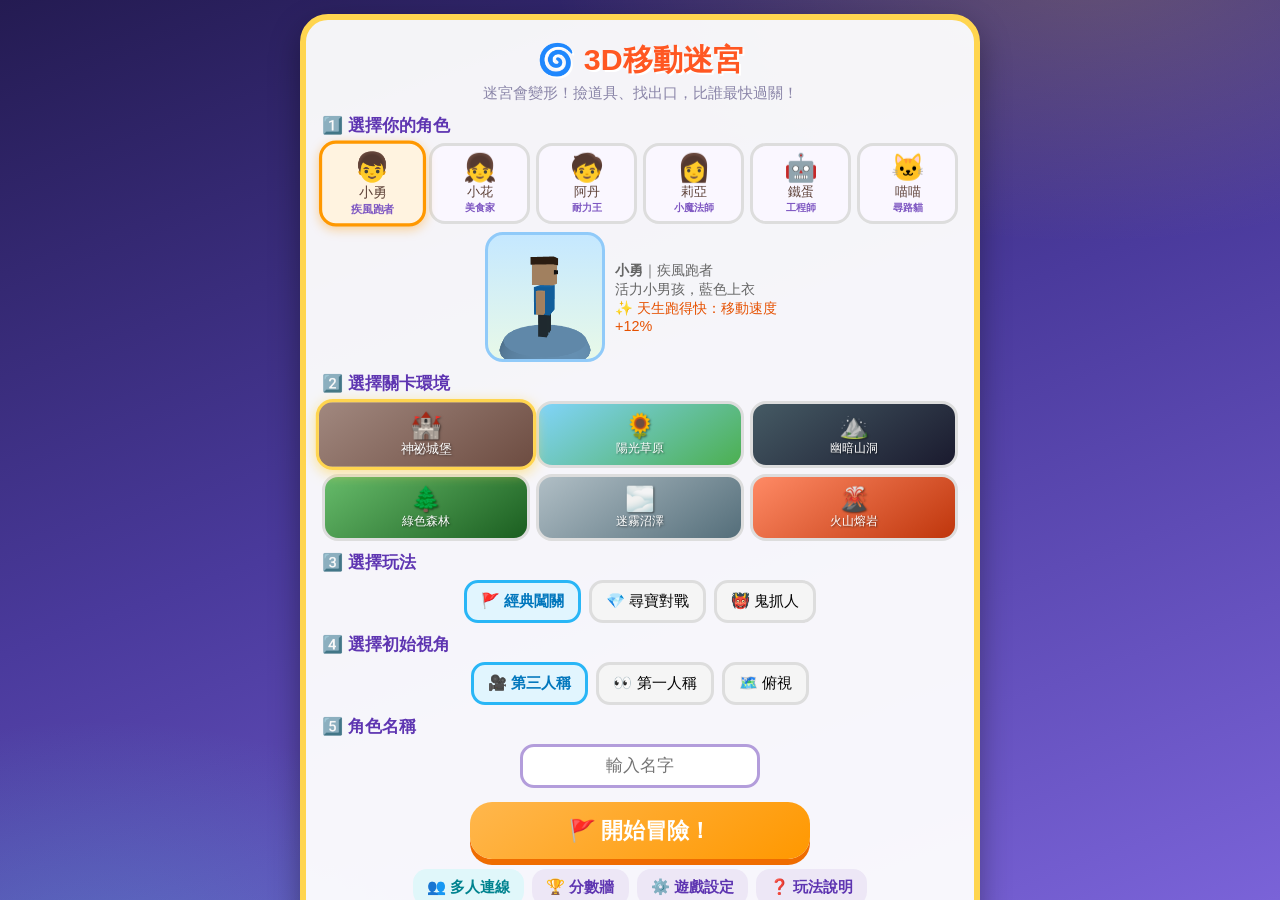
==== commit b4a9ca5a: "v1.10.1: prank restricted to tag/treasure, whistle is a single shared item - 調皮鬼 now spawns only in " ====
--- a/3D迷宮/index.html
+++ b/3D迷宮/index.html
@@ -526,8 +526,8 @@
       ⚡ 加速藥水：跑得更快<br>🚀 強力加速：跑超級快<br>⛏️ 鐵鍬：敲破一面牆（按右下角按鈕；最多帶 1 把，工程師用掉 45 秒後自動補充，特大以上地圖 35 秒）<br>
       🗺️ 魔法地圖：顯示通往出口的路線<br>🧭 指南針：箭頭指向出口<br>👻 穿牆斗篷：可以穿過牆壁<br>
       ⏱️ 時間寶石：時間倒退 15 秒<br>⭐ 幸運星：分數 +100<br>
-      😜 調皮鬼：吃到就把<b>所有人</b>隨機傳送到別的地方（自己也會被傳走！）<br>
-      📣 集合口哨（鬼抓人／尋寶限定）：存起來，按按鈕把<b>所有人叫到你身邊</b>
+      😜 調皮鬼（鬼抓人／尋寶限定）：吃到就把<b>所有人</b>隨機傳送到別的地方（自己也會被傳走！）<br>
+      📣 集合口哨（鬼抓人／尋寶限定）：<b>全場只有一個</b>，存起來按按鈕（電腦 G）把<b>所有人叫到你身邊</b>；有人拿著還沒用掉，迷宮變換也不會再出現
     </div>
     <div>🍗 <b>飽足感</b>會隨時間減少，歸零就闖關失敗！低於 50% 速度變慢（×0.8），低於 25% 更慢（×0.75）。</div>
     <div>🍎 迷宮變形時會出現<b>食物</b>：🍬糖果+10%、🍪餅乾+15%、🍎蘋果+20%、🍙飯糰+30%、🍜拉麵+40%、🍗雞腿+50%、🍱超級便當+80%。</div>
@@ -558,7 +558,7 @@
    3D移動迷宮 — 給小朋友的變形迷宮冒險
    ===================================================== */
 const $=id=>document.getElementById(id);
-const GAME_VERSION='1.10.0';
+const GAME_VERSION='1.10.1';
 
 /* ---------- 設定（後台可調） ---------- */
 const DEFAULT_CFG={shiftMin:3,itemCount:6,foodCount:4,hungerMin:3,stunSec:3,pingSec:3,smellCells:3,mazeSize:13,musicOn:1,apiUrl:'',views:{fp:1,tp:1,top:1},broker:'wss://broker.emqx.io:8084/mqtt'};
@@ -615,7 +615,8 @@
  {id:'ghost', emoji:'👻', name:'穿牆斗篷',  weight:8,  dur:5,  msg:'👻 穿牆 5 秒！快穿過去！'},
  {id:'timegem',emoji:'⏱️',name:'時間寶石', weight:10, dur:0,  msg:'⏱️ 時間倒退 15 秒！'},
  {id:'star',  emoji:'⭐', name:'幸運星',    weight:12, dur:0,  msg:'⭐ 分數 +100！'},
- {id:'prank', emoji:'😜', name:'調皮鬼',    weight:9,  dur:0,  msg:'😜 調皮鬼！大家的位置被打亂了！'},
+ {id:'prank', emoji:'😜', name:'調皮鬼',    weight:9,  dur:0,  msg:'😜 調皮鬼！大家的位置被打亂了！',
+  modes:['tag','treasure']},
  {id:'whistle',emoji:'📣',name:'集合口哨',  weight:9,  dur:0,  msg:'📣 拿到集合口哨！按按鈕把大家叫過來',
   modes:['tag','treasure']}, // 只在鬼抓人／尋寶出現
 ];
@@ -1248,9 +1249,9 @@
 /* =====================================================
    道具系統
    ===================================================== */
-function pickItemType(){
+function pickItemType(exclude){
   const mode=MP.on?MP.mode:'classic';
-  const pool=ITEM_TYPES.filter(it=>!it.modes||it.modes.includes(mode));
+  const pool=ITEM_TYPES.filter(it=>(!it.modes||it.modes.includes(mode))&&!(exclude&&exclude.has(it.id)));
   const tot=pool.reduce((a,b)=>a+b.weight,0);
   let r=RNG()*tot;
   for(const it of pool){ if((r-=it.weight)<0) return it; }
@@ -1259,6 +1260,9 @@
 function spawnItems(){
   if(itemGroup){scene.remove(itemGroup);}
   itemGroup=new THREE.Group(); G.items=[];
+  // 集合口哨全場只有一個：還有人拿著沒用掉，這輪就不再出現
+  const spawnExcl=new Set();
+  if(MP.whistleHolder)spawnExcl.add('whistle');
   const pc=worldToCell(G.px,G.pz);
   const used=MP.on?new Set([G.exitCell.x+','+G.exitCell.y])
                   :new Set([pc.x+','+pc.y, G.exitCell.x+','+G.exitCell.y]);
@@ -1267,7 +1271,8 @@
     tries++;
     const cx=Math.floor(RNG()*G.mazeW), cy=Math.floor(RNG()*G.mazeH);
     const key=cx+','+cy; if(used.has(key))continue; used.add(key);
-    const type=pickItemType(), p=cellToWorld(cx,cy);
+    const type=pickItemType(spawnExcl), p=cellToWorld(cx,cy);
+    if(type.id==='whistle')spawnExcl.add('whistle'); // 一輪只放一個
     const sp=makeEmojiSprite(type.emoji,1.5); sp.position.set(p.x,1.2,p.z);
     const ring=new THREE.Mesh(new THREE.TorusGeometry(0.7,0.06,8,20),
       new THREE.MeshBasicMaterial({color:0xffffff,transparent:true,opacity:0.55}));
@@ -1375,7 +1380,7 @@
   else if(t.id==='timegem'){ AudioEng.sfxUse(); G.timeOffset+=15; }
   else if(t.id==='star'){ G.starBonus+=100; }
   else if(t.id==='prank'){ doPrank(); }
-  else if(t.id==='whistle'){ G.whistles=Math.min(2,G.whistles+1); updateWhistleBtn(); }
+  else if(t.id==='whistle'){ G.whistles=1; updateWhistleBtn(); mpSend({t:'wget'}); }
   else if(t.id==='envkey'){ AudioEng.sfxUse(); useMagicKey(); }
   else if(t.id==='envkite'){ G.kites++; updateKiteBtn(); }
   else if(t.id==='envlight'){ AudioEng.sfxUse(); G.visionUntil=performance.now()+dur*1000; addEffect('vision','🔦探照燈',dur); }
@@ -2767,7 +2772,7 @@
   taggedId:null, tagImmuneUntil:0, raceEndAt:0, finishers:[],
   meFinished:false, meOut:false,
   treasure:null, bots:null, stunSec:3, pingSec:3, twinSent:false,
-  itPower:null, hp:{}, itRegenAt:0,
+  itPower:null, hp:{}, itRegenAt:0, whistleHolder:null,
   net:null, posTimer:null, helloTimer:null,
 };
 function mpTopic(){return 'ziwei-maze3d/'+MP.room;}
@@ -2857,7 +2862,7 @@
       MP.hungerMin=m.hungerMin; MP.roundMs=m.roundMs;
       MP.order=m.order; MP.roster=m.players; MP.round=0;
       MP.taggedId=m.it||null; MP.itPower=m.itpw||null; MP.tagImmuneUntil=0;
-      MP.hp={}; MP.itRegenAt=performance.now()+15000;
+      MP.hp={}; MP.itRegenAt=performance.now()+15000; MP.whistleHolder=null;
       MP.stunSec=m.stunSec||3; MP.pingSec=m.pingSec||3;
       MP.bots=null;
       if(MP.host&&(m.mode==='treasure'||m.mode==='tag')){
@@ -2988,8 +2993,13 @@
       if(!MP.started||MP.ended)break;
       applyPrank(m.list||[],m.f);
       break;
+    case 'wget': // 集合口哨全場唯一：記錄誰拿著
+      MP.whistleHolder=m.f;
+      if(m.f!==MP.id)showToast('📣 '+mpName(m.f)+' 撿到集合口哨了！小心被叫過去',2600);
+      break;
     case 'gather':
       if(!MP.started||MP.ended)break;
+      MP.whistleHolder=null; // 用掉了，下次變形才會再出現
       applyGather(m.x,m.z,m.f);
       break;
     case 'inv':{ // 隱身（別人看不到，但位置照常同步、仍會被打中）
@@ -3019,6 +3029,7 @@
         if(MP.host)mpSend({t:'lobby',players:MP.roster,mode:MP.mode});
         mpRenderLobby();
       }else{
+        if(MP.whistleHolder===m.f)MP.whistleHolder=null; // 持有者離線→口哨釋放
         const p=MP.players[m.f];
         if(p&&p.mesh)p.mesh.visible=false;
         MP.outs[m.f]=1;
@@ -3348,7 +3359,7 @@
   MP.players={}; MP.roster=[]; MP.on=false; MP.started=false; MP.ended=false; MP.endSent=false;
   MP.taggedId=null; MP.finishers=[]; MP.outs={}; MP.meFinished=false; MP.meOut=false; MP.raceEndAt=0;
   MP.treasure=null; MP.bots=null; MP.twinSent=false;
-  MP.itPower=null; MP.hp={}; MP.itRegenAt=0;
+  MP.itPower=null; MP.hp={}; MP.itRegenAt=0; MP.whistleHolder=null;
   G.invisUntil=0; G.skillCoolUntil=0; G.radarPings=null;
   G.smellMarks=null; G.smellTarget=null; G.smellPath=null; $('smellHud').style.display='none';
   $('skillBtn').style.display='none'; $('hpWrap').style.display='none';
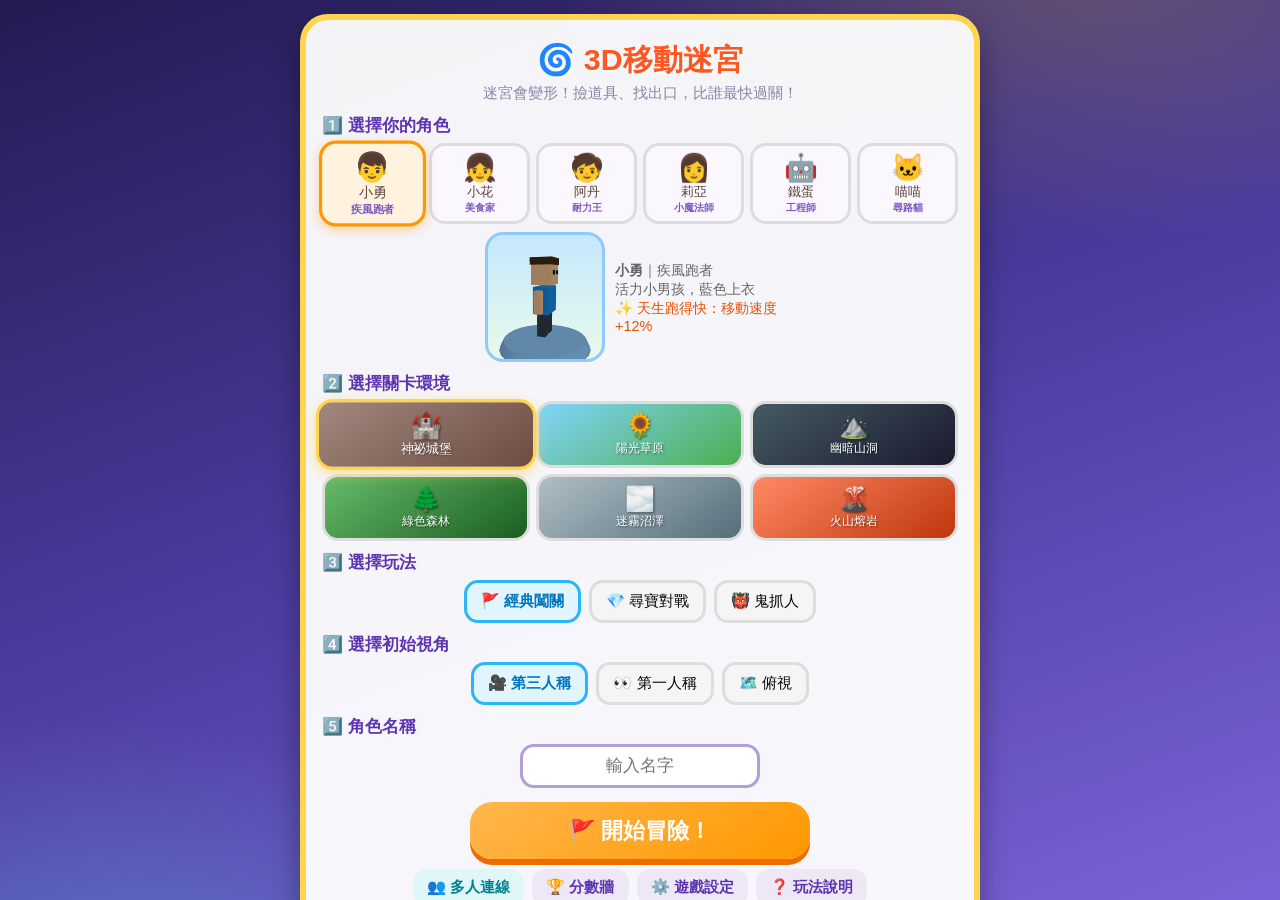
==== commit 93f02808: "v1.11.0: multiplayer supports 2-5 players with a host-picked room size - The lobby gains a room-size" ====
--- a/3D迷宮/index.html
+++ b/3D迷宮/index.html
@@ -402,7 +402,7 @@
 <!-- ============ 多人連線 ============ -->
 <div class="modal" id="mpModal">
   <div class="m-card">
-    <h3>👥 多人連線（2～3人）</h3>
+    <h3>👥 多人連線（2～5 人）</h3>
     <div id="mpSetup">
       <div class="lb-tabs">
         <button class="lb-tab sel" id="mpModeRace">🏁 比賽搶終點</button>
@@ -411,6 +411,13 @@
       </div>
       <div style="font-size:.85rem;color:#666;margin:6px 0;" id="mpModeDesc">大家從不同角落出發，看誰最快搶到中間的傳送門！</div>
       <div style="font-size:.8rem;color:#999;margin-bottom:8px;">先在標題畫面選好角色和視角，遊戲中也能自由切換（視角已設計成公平的，看不到牆後面）。</div>
+      <div style="font-size:.85rem;color:#666;margin:8px 0 2px;">房間人數上限（最少 2 人、最多 5 人）</div>
+      <div class="lb-tabs" id="mpSizeRow">
+        <button class="lb-tab" data-n="2">2 人</button>
+        <button class="lb-tab sel" data-n="3">3 人</button>
+        <button class="lb-tab" data-n="4">4 人</button>
+        <button class="lb-tab" data-n="5">5 人</button>
+      </div>
       <button class="start-btn" id="mpCreate" style="margin:8px auto;">🏠 建立房間（我當房主）</button>
       <div style="margin:8px 0;color:#666;">─ 或加入朋友的房間 ─</div>
       <input id="mpCodeInput" maxlength="4" inputmode="numeric" placeholder="輸入4位數房號"
@@ -543,7 +550,7 @@
     </div>
     <div>💎 <b>尋寶模式</b>：小地圖會顯示寶藏位置，撿到寶藏後帶到出口 🚩 就贏！別人拿寶藏時你會出現<b>攻擊鍵</b>（每個職業武器不同），打中就把人暈眩 3 秒；打中持有者還能搶走寶藏（拿寶藏的人不能攻擊）。持有者位置每 3 秒在小地圖上更新。單機可以跟電腦對戰！</div>
     <div>🌀 迷宮變形時<b>出口也會搬家</b>（外圈的角落或邊線上），記得看小地圖。</div>
-    <div>👥 <b>多人連線</b>（2~3人，視角可自由切換）：標題按「多人連線」，房主建房間唸房號給朋友加入。🏁 比賽搶終點：從不同角落出發搶中間的傳送門；👹 鬼抓人：被抓到就換你當鬼，時間到還是鬼就輸了；💎 尋寶：搶寶藏帶出口（大地圖人數不足電腦會補位）。</div>
+    <div>👥 <b>多人連線</b>（2～5 人，房主可選人數上限，視角可自由切換）：標題按「多人連線」，房主建房間唸房號給朋友加入。🏁 比賽搶終點：從不同角落出發搶中間的傳送門；👹 鬼抓人：被抓到就換你當鬼，時間到還是鬼就輸了；💎 尋寶：搶寶藏帶出口（大地圖人數不足電腦會補位（最多補到房間上限））。</div>
     <div>🗺️ 點右上角小地圖可以放大成全螢幕；小地圖左上角的 ⤢ 鈕可以切換 1.2 倍大小（特大地圖好用）。</div>
     <button class="m-close" id="helpClose" style="display:block;margin:10px auto 0;">知道了！</button>
   </div>
@@ -558,10 +565,10 @@
    3D移動迷宮 — 給小朋友的變形迷宮冒險
    ===================================================== */
 const $=id=>document.getElementById(id);
-const GAME_VERSION='1.10.1';
+const GAME_VERSION='1.11.0';
 
 /* ---------- 設定（後台可調） ---------- */
-const DEFAULT_CFG={shiftMin:3,itemCount:6,foodCount:4,hungerMin:3,stunSec:3,pingSec:3,smellCells:3,mazeSize:13,musicOn:1,apiUrl:'',views:{fp:1,tp:1,top:1},broker:'wss://broker.emqx.io:8084/mqtt'};
+const DEFAULT_CFG={shiftMin:3,itemCount:6,foodCount:4,hungerMin:3,stunSec:3,pingSec:3,smellCells:3,mazeSize:13,musicOn:1,apiUrl:'',roomMax:3,views:{fp:1,tp:1,top:1},broker:'wss://broker.emqx.io:8084/mqtt'};
 let CFG={...DEFAULT_CFG};
 try{const s=JSON.parse(localStorage.getItem('maze3d_cfg')||'{}');CFG={...DEFAULT_CFG,...s};}catch(e){}
 function saveCfg(){localStorage.setItem('maze3d_cfg',JSON.stringify(CFG));}
@@ -935,6 +942,52 @@
   path.push([fromX,fromY]); path.reverse(); return path;
 }
 
+/* 從某格做 BFS，回傳到各格的步數（-1＝走不到） */
+function bfsDist(cx,cy){
+  const W=G.mazeW,H=G.mazeH;
+  const d=Array.from({length:H},()=>Array(W).fill(-1));
+  const q=[[cx,cy]]; d[cy][cx]=0;
+  for(let i=0;i<q.length;i++){
+    const [x,y]=q[i];
+    const push=(nx,ny,blocked)=>{
+      if(blocked||nx<0||nx>=W||ny<0||ny>=H||d[ny][nx]>=0)return;
+      d[ny][nx]=d[y][x]+1; q.push([nx,ny]);
+    };
+    push(x-1,y, x<=0||G.vWalls[y][x-1]);
+    push(x+1,y, x>=W-1||G.vWalls[y][x]);
+    push(x,y-1, y<=0||G.hWalls[y-1][x]);
+    push(x,y+1, y>=H-1||G.hWalls[y][x]);
+  }
+  return d;
+}
+/* 選 n 個出發點：比賽/尋寶＝離出口都很遠（公平），鬼抓人＝散布全圖；彼此盡量分開 */
+function chooseStarts(n){
+  const W=G.mazeW,H=G.mazeH;
+  const d=bfsDist(G.exitCell.x,G.exitCell.y);
+  let maxD=0;
+  for(let y=0;y<H;y++)for(let x=0;x<W;x++)if(d[y][x]>maxD)maxD=d[y][x];
+  const farOnly=!MP.on||MP.mode==='race'||MP.mode==='treasure';
+  const thr=farOnly?Math.max(1,Math.floor(maxD*0.7)):0;
+  const cand=[];
+  for(let y=0;y<H;y++)for(let x=0;x<W;x++)if(d[y][x]>=thr)cand.push({x,y,d:d[y][x]});
+  cand.sort((a,b)=>b.d-a.d||a.y-b.y||a.x-b.x); // 固定排序＝所有裝置結果一致
+  const picked=[cand[0]||{x:0,y:0,d:0}];
+  while(picked.length<n&&picked.length<cand.length){
+    let best=null,bestScore=-1;
+    for(const c of cand){
+      if(picked.some(p=>p.x===c.x&&p.y===c.y))continue;
+      let mind=1e9;
+      for(const p of picked)mind=Math.min(mind,Math.abs(p.x-c.x)+Math.abs(p.y-c.y));
+      const score=mind*100+c.d; // 先看彼此距離，再看離出口遠
+      if(score>bestScore){bestScore=score;best=c;}
+    }
+    if(!best)break;
+    picked.push(best);
+  }
+  while(picked.length<n)picked.push(picked[picked.length-1]);
+  return picked.map(p=>({x:p.x,y:p.y}));
+}
+
 /* =====================================================
    地板 + 出口傳送門
    ===================================================== */
@@ -2414,10 +2467,11 @@
   G.exitCell=MP.on?{x:mid,y:mid}:{x:G.mazeW-1,y:G.mazeH-1}; // 競速：終點在正中間，三個角落出發距離公平
   if(MP.on&&MP.mode==='treasure')relocateExit(); // 尋寶：出口一開始就在外圈（種子亂數，多人同步）
   let scell={x:0,y:0};
+  G.startCells=null;
   if(MP.on){
-    const corners=[[0,0],[G.mazeW-1,0],[0,G.mazeH-1]];
+    G.startCells=chooseStarts(Math.max(2,MP.order.length));
     const me=Math.max(0,MP.order.indexOf(MP.id));
-    scell={x:corners[me%3][0],y:corners[me%3][1]};
+    scell=G.startCells[me%G.startCells.length];
   }
   const sp=cellToWorld(scell.x,scell.y);
   G.px=sp.x; G.pz=sp.z; G.heading=Math.PI/4; G.camYaw=Math.PI*1.25; G.camPitch=0;
@@ -2451,8 +2505,8 @@
     for(let t=0;t<200&&!tc;t++){
       const cx=2+Math.floor(RNG()*(G.mazeW-4)), cy=2+Math.floor(RNG()*(G.mazeH-4));
       if(Math.abs(cx-G.exitCell.x)+Math.abs(cy-G.exitCell.y)<(G.mazeW+G.mazeH)/3)continue; // 離出口夠遠，搶到還要跑一段
-      const corners=[[0,0],[G.mazeW-1,0],[0,G.mazeH-1]];
-      if(corners.some(c=>Math.abs(c[0]-cx)+Math.abs(c[1]-cy)<4))continue;
+      const starts=G.startCells||[];
+      if(starts.some(c=>Math.abs(c.x-cx)+Math.abs(c.y-cy)<4))continue;
       tc={x:cx,y:cy};
     }
     if(!tc)tc={x:G.mazeW>>1,y:(G.mazeH>>1)+1};
@@ -2766,7 +2820,7 @@
 const MP={
   on:false, started:false, ended:false, endSent:false, host:false,
   room:'', id:'p'+Math.random().toString(36).slice(2,8),
-  mode:'race', pendingMode:'race',
+  mode:'race', pendingMode:'race', maxPlayers:3,
   seed:0, round:0, size:13, shiftMs:180000, hungerMin:3, roundMs:150000,
   order:[], roster:[], players:{}, outs:{},
   taggedId:null, tagImmuneUntil:0, raceEndAt:0, finishers:[],
@@ -2809,9 +2863,9 @@
 }
 function makeBots(n,taken){
   const used=new Set(taken.map(r=>r.charIdx));
-  const names=['電腦1號','電腦2號'];
+  const names=['電腦1號','電腦2號','電腦3號','電腦4號'];
   const out=[];
-  for(let i=0;i<n&&i<2;i++){
+  for(let i=0;i<n&&i<names.length;i++){
     let ci=0; for(let c=0;c<CHARS.length;c++)if(!used.has(c)){ci=c;used.add(c);break;}
     out.push({id:'bot'+(i+1),name:names[i],charIdx:ci,bot:1});
   }
@@ -2840,14 +2894,21 @@
   switch(m.t){
     case 'hello':
       if(!MP.host||MP.started)break;
-      if(!MP.roster.find(r=>r.id===m.f)&&MP.roster.length<3)
+      if(!MP.roster.find(r=>r.id===m.f)){
+        if(MP.roster.length>=MP.maxPlayers){ mpSend({t:'full',to:m.f}); break; }
         MP.roster.push({id:m.f,name:m.name,charIdx:m.charIdx||0});
-      mpSend({t:'lobby',players:MP.roster,mode:MP.mode});
+      }
+      mpSend({t:'lobby',players:MP.roster,mode:MP.mode,max:MP.maxPlayers});
       mpRenderLobby();
+      break;
+    case 'full':
+      if(m.to!==MP.id||MP.host||MP.started)break;
+      clearInterval(MP.helloTimer); MP.helloTimer=null;
+      $('mpStatus').textContent='😅 這個房間人數已經滿了';
       break;
     case 'lobby':
       if(MP.host||m.f===MP.id)break;
-      MP.roster=m.players; MP.mode=m.mode;
+      MP.roster=m.players; MP.mode=m.mode; MP.maxPlayers=m.max||MP.maxPlayers;
       clearInterval(MP.helloTimer); MP.helloTimer=null;
       $('mpSetup').style.display='none'; $('mpLobby').style.display='block';
       $('mpCode').textContent=MP.room;
@@ -2866,17 +2927,18 @@
       MP.stunSec=m.stunSec||3; MP.pingSec=m.pingSec||3;
       MP.bots=null;
       if(MP.host&&(m.mode==='treasure'||m.mode==='tag')){
-        const corners=[[0,0],[m.size-1,0],[0,m.size-1]];
-        MP.bots=m.players.filter(pl=>pl.bot).map(pl=>{
-          const ci=Math.max(0,m.order.indexOf(pl.id))%3, cp2={x:corners[ci][0],y:corners[ci][1]};
-          return {id:pl.id,charIdx:pl.charIdx,x:0,z:0,cell:cp2,h:0,path:null,pathI:0,goalKey:'',repathAt:0,stunnedUntil:0,atkAt:0};
-        });
+        MP.bots=m.players.filter(pl=>pl.bot).map(pl=>
+          ({id:pl.id,charIdx:pl.charIdx,x:0,z:0,cell:{x:0,y:0},h:0,path:null,pathI:0,goalKey:'',repathAt:0,stunnedUntil:0,atkAt:0}));
       }
       MP.finishers=[]; MP.outs={}; MP.raceEndAt=0; MP.meFinished=false; MP.meOut=false;
       G.lvlIdx=m.lvl;
       $('mpModal').style.display='none';
       startGame();
-      if(MP.bots)for(const b of MP.bots){const wp=cellToWorld(b.cell.x,b.cell.y);b.x=wp.x;b.z=wp.z;}
+      if(MP.bots)for(const b of MP.bots){ // 出發點跟真人一樣由 chooseStarts 指派
+        const bi=Math.max(0,MP.order.indexOf(b.id))%(G.startCells?G.startCells.length:1);
+        b.cell=(G.startCells&&G.startCells[bi])||{x:0,y:0};
+        const wp=cellToWorld(b.cell.x,b.cell.y); b.x=wp.x; b.z=wp.z;
+      }
       if(MP.mode==='tag'){
         G.roundEndsAt=performance.now()+MP.roundMs;
         if(MP.taggedId){ // 公告初始鬼並讓他定住 3 秒
@@ -3044,7 +3106,7 @@
 /* ---- 開場後：建立其他玩家的角色、開始傳位置 ---- */
 function mpAfterStart(){
   MP.players={};
-  const corners=[[0,0],[G.mazeW-1,0],[0,G.mazeH-1]];
+  const starts=G.startCells||[{x:0,y:0}];
   MP.roster.forEach(r=>{
     if(r.id===MP.id)return;
     const mesh=buildCharacter(CHARS[r.charIdx||0]);
@@ -3054,8 +3116,8 @@
     const dizzy=makeEmojiSprite('💫',1.2); dizzy.position.y=2.5; dizzy.visible=false; mesh.add(dizzy);
     const ring=new THREE.Mesh(new THREE.TorusGeometry(0.7,0.08,8,20),new THREE.MeshBasicMaterial({color:0xff1744}));
     ring.rotation.x=Math.PI/2; ring.position.y=0.15; ring.visible=false; mesh.add(ring);
-    const ci=Math.max(0,MP.order.indexOf(r.id))%3;
-    const cp=cellToWorld(corners[ci][0],corners[ci][1]);
+    const ci=Math.max(0,MP.order.indexOf(r.id))%starts.length;
+    const cp=cellToWorld(starts[ci].x,starts[ci].y);
     mesh.position.set(cp.x,0,cp.z);
     scene.add(mesh);
     MP.players[r.id]={name:r.name,charIdx:r.charIdx,bot:!!r.bot,mesh,oni,ring,gem,dizzy,tx:cp.x,tz:cp.z,th:0,lastSeen:performance.now(),stunnedUntil:0};
@@ -3347,7 +3409,9 @@
   ).join('')||'<div style="color:#999;">還沒有人…</div>';
   if(MP.host){
     $('mpStart').style.display=MP.roster.length>=2?'block':'none';
-    $('mpStatus').textContent=MP.roster.length<2?'把房號告訴朋友，等他們加入（最多3人）':'';
+    $('mpStatus').textContent=MP.roster.length<2
+      ?('把房號告訴朋友，等他們加入（'+MP.roster.length+' / '+MP.maxPlayers+' 人）')
+      :(MP.roster.length<MP.maxPlayers?('可以開始了，或再等人加入（'+MP.roster.length+' / '+MP.maxPlayers+' 人）'):'人數到齊，可以開始了！');
   }
 }
 function mpLeave(){
@@ -3373,9 +3437,21 @@
 }
 
 /* ---- 按鈕 ---- */
-$('mpBtn').onclick=()=>{ AudioEng.init(); AudioEng.resume(); $('mpModal').style.display='flex'; };
+$('mpBtn').onclick=()=>{
+  AudioEng.init(); AudioEng.resume();
+  MP.maxPlayers=Math.max(2,Math.min(5,CFG.roomMax||3));
+  document.querySelectorAll('#mpSizeRow .lb-tab').forEach(x=>x.classList.toggle('sel',parseInt(x.dataset.n)===MP.maxPlayers));
+  $('mpModal').style.display='flex';
+};
 $('mpClose').onclick=()=>mpLeave();
 $('mpResultHome').onclick=()=>{ mpLeave(); G.running=false; switchScreen('titleScreen'); };
+document.querySelectorAll('#mpSizeRow .lb-tab').forEach(b=>{
+  b.onclick=()=>{
+    MP.maxPlayers=parseInt(b.dataset.n);
+    CFG.roomMax=MP.maxPlayers; saveCfg();
+    document.querySelectorAll('#mpSizeRow .lb-tab').forEach(x=>x.classList.toggle('sel',x===b));
+  };
+});
 $('mpModeRace').onclick=()=>{ MP.pendingMode='race'; $('mpModeRace').classList.add('sel'); $('mpModeTag').classList.remove('sel'); $('mpModeTre').classList.remove('sel');
   $('mpModeDesc').textContent='大家從不同角落出發，看誰最快搶到中間的傳送門！'; };
 $('mpModeTag').onclick=()=>{ MP.pendingMode='tag'; $('mpModeTag').classList.add('sel'); $('mpModeRace').classList.remove('sel'); $('mpModeTre').classList.remove('sel');
@@ -3408,7 +3484,7 @@
   if(!MP.host||MP.roster.length<2)return;
   let players=[...MP.roster];
   if(MP.mode==='treasure'&&CFG.mazeSize>=15){ // 大地圖人數不足 → 電腦補到 3 人
-    players=players.concat(makeBots(3-players.length,players));
+    players=players.concat(makeBots(MP.maxPlayers-players.length,players));
   }
   const order=players.map(r=>r.id);
   mpSend({t:'start',seed:(Math.random()*2**31)|0,mode:MP.mode,lvl:G.lvlIdx,size:CFG.mazeSize,
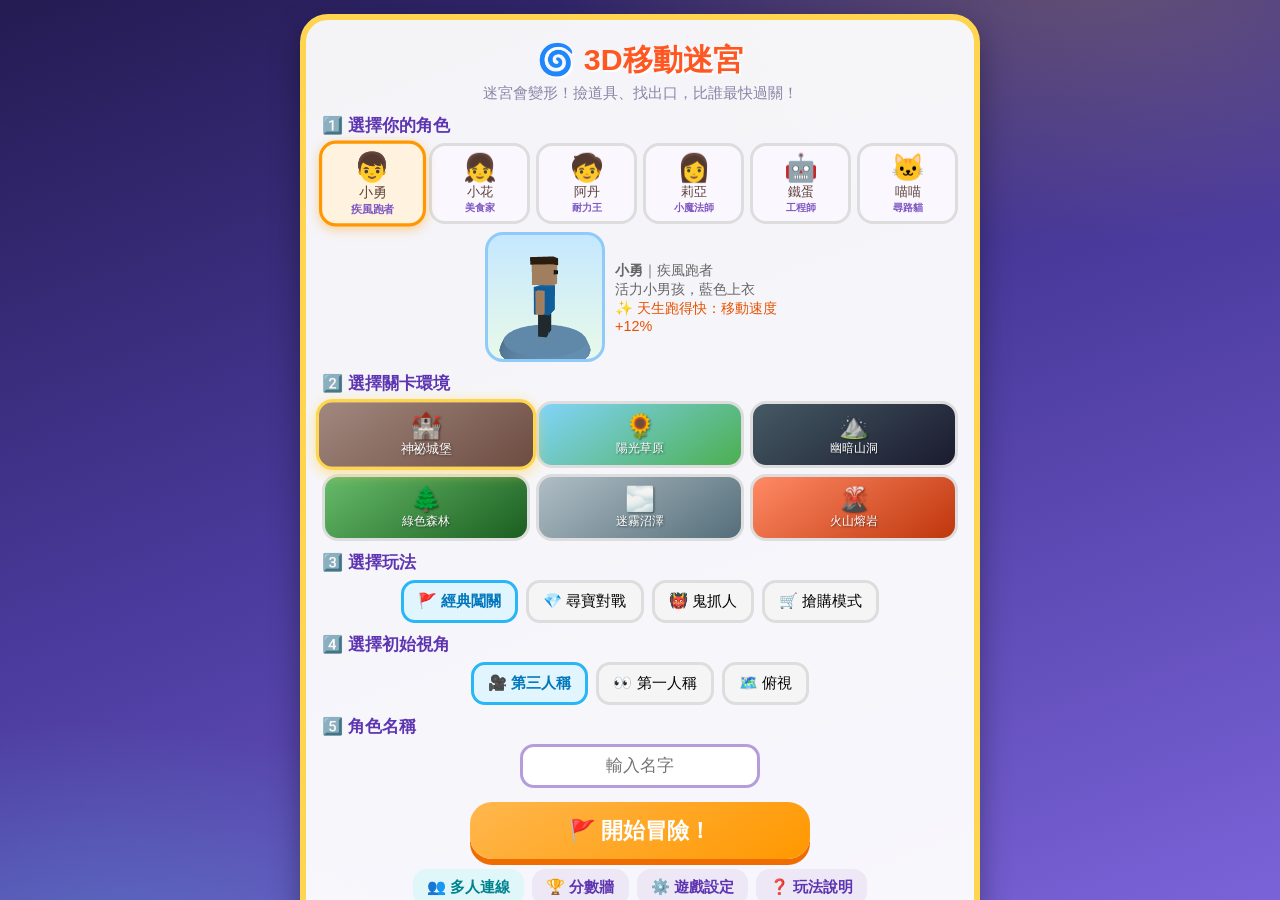
==== commit b619e10a: "v1.12.0: add shopping spree mode (搶購模式) A supermarket race where no skills are allowed and the bigge" ====
--- a/3D迷宮/index.html
+++ b/3D迷宮/index.html
@@ -316,6 +316,7 @@
       <button class="view-btn sel" data-m="classic">🚩 經典闖關</button>
       <button class="view-btn" data-m="treasure">💎 尋寶對戰</button>
       <button class="view-btn" data-m="tag">👹 鬼抓人</button>
+      <button class="view-btn" data-m="shop">🛒 搶購模式</button>
     </div>
     <div class="sec-label">4️⃣ 選擇初始視角</div>
     <div class="view-row" id="viewRow">
@@ -345,6 +346,7 @@
       <span>⏱ <b id="hudTime">0:00</b></span>
       <span>🍗<span id="satietyWrap"><span id="satietyFill"></span></span><b id="satietyPct">100%</b></span>
       <span id="hpWrap" style="display:none;">體力 <b id="hpHearts">❤️</b></span>
+      <span id="cartWrap" style="display:none;">🛒 <b id="cartAmt">$0</b><span id="cartRank" style="font-size:.8rem;color:#8be9fd;margin-left:6px;"></span></span>
       <span>🌀 <span id="shiftCountdown">--</span></span>
       <span id="hudLvlName"></span>
     </div>
@@ -408,6 +410,7 @@
         <button class="lb-tab sel" id="mpModeRace">🏁 比賽搶終點</button>
         <button class="lb-tab" id="mpModeTag">👹 鬼抓人</button>
         <button class="lb-tab" id="mpModeTre">💎 尋寶</button>
+        <button class="lb-tab" id="mpModeShop">🛒 搶購</button>
       </div>
       <div style="font-size:.85rem;color:#666;margin:6px 0;" id="mpModeDesc">大家從不同角落出發，看誰最快搶到中間的傳送門！</div>
       <div style="font-size:.8rem;color:#999;margin-bottom:8px;">先在標題畫面選好角色和視角，遊戲中也能自由切換（視角已設計成公平的，看不到牆後面）。</div>
@@ -493,6 +496,8 @@
     <div class="adm-row"><label>💫 尋寶模式：被攻擊暈眩幾秒</label><input type="number" id="cfgStun" min="1" max="10" step="0.5"></div>
     <div class="adm-row"><label>💎 尋寶模式：寶藏位置每幾秒更新</label><input type="number" id="cfgPing" min="1" max="10" step="1"></div>
     <div class="adm-row"><label>👃 鬼抓人：鬼的嗅覺範圍（格）</label><input type="number" id="cfgSmell" min="1" max="8" step="1"></div>
+    <div class="adm-row"><label>🛒 搶購模式：架上商品數量</label><input type="number" id="cfgGoods" min="6" max="60" step="1"></div>
+    <div class="adm-row"><label>🛒 搶購模式：一場幾分鐘</label><input type="number" id="cfgShopMin" min="1" max="10" step="0.5"></div>
     <div class="adm-row" style="flex-direction:column;align-items:stretch;">
       <label>👁️ 開放的視角（單機與多人都適用）</label>
       <div style="display:flex;gap:12px;justify-content:center;margin-top:4px;">
@@ -550,7 +555,8 @@
     </div>
     <div>💎 <b>尋寶模式</b>：小地圖會顯示寶藏位置，撿到寶藏後帶到出口 🚩 就贏！別人拿寶藏時你會出現<b>攻擊鍵</b>（每個職業武器不同），打中就把人暈眩 3 秒；打中持有者還能搶走寶藏（拿寶藏的人不能攻擊）。持有者位置每 3 秒在小地圖上更新。單機可以跟電腦對戰！</div>
     <div>🌀 迷宮變形時<b>出口也會搬家</b>（外圈的角落或邊線上），記得看小地圖。</div>
-    <div>👥 <b>多人連線</b>（2～5 人，房主可選人數上限，視角可自由切換）：標題按「多人連線」，房主建房間唸房號給朋友加入。🏁 比賽搶終點：從不同角落出發搶中間的傳送門；👹 鬼抓人：被抓到就換你當鬼，時間到還是鬼就輸了；💎 尋寶：搶寶藏帶出口（大地圖人數不足電腦會補位（最多補到房間上限））。</div>
+    <div>🛒 <b>搶購模式</b>（單機跟兩個電腦玩，或多人連線）：場景變成<b>大賣場</b>，走道兩旁是<b>矮貨架</b>，所以看得到遠方的商品和其他人，但走法還是迷宮！地上到處是商品：🍬糖果 $10、🍞麵包 $20、🥛牛奶 $30、🧃果汁 $35、🍫巧克力 $45、🧀起司 $60、🍖大肉排 $80、🦞龍蝦 $120，撿到就進購物車。<b>這個模式沒有任何技能</b>（不能攻擊、不能隱身、職業能力也不算），道具只有 ⚡加速藥水 和 😜調皮鬼。商品被搶走後過幾秒會在別的地方<b>重新上架</b>，時間到<b>誰的購物車金額最多誰就贏</b>！</div>
+    <div>👥 <b>多人連線</b>（2～5 人，房主可選人數上限，視角可自由切換）：標題按「多人連線」，房主建房間唸房號給朋友加入。🏁 比賽搶終點：從不同角落出發搶中間的傳送門；👹 鬼抓人：被抓到就換你當鬼，時間到還是鬼就輸了；💎 尋寶：搶寶藏帶出口；🛒 搶購：比誰的購物車金額多（大地圖人數不足電腦會補位（最多補到房間上限））。</div>
     <div>🗺️ 點右上角小地圖可以放大成全螢幕；小地圖左上角的 ⤢ 鈕可以切換 1.2 倍大小（特大地圖好用）。</div>
     <button class="m-close" id="helpClose" style="display:block;margin:10px auto 0;">知道了！</button>
   </div>
@@ -565,10 +571,10 @@
    3D移動迷宮 — 給小朋友的變形迷宮冒險
    ===================================================== */
 const $=id=>document.getElementById(id);
-const GAME_VERSION='1.11.0';
+const GAME_VERSION='1.12.0';
 
 /* ---------- 設定（後台可調） ---------- */
-const DEFAULT_CFG={shiftMin:3,itemCount:6,foodCount:4,hungerMin:3,stunSec:3,pingSec:3,smellCells:3,mazeSize:13,musicOn:1,apiUrl:'',roomMax:3,views:{fp:1,tp:1,top:1},broker:'wss://broker.emqx.io:8084/mqtt'};
+const DEFAULT_CFG={shiftMin:3,itemCount:6,foodCount:4,hungerMin:3,stunSec:3,pingSec:3,smellCells:3,mazeSize:13,musicOn:1,apiUrl:'',roomMax:3,goodsCount:16,shopMin:2.5,views:{fp:1,tp:1,top:1},broker:'wss://broker.emqx.io:8084/mqtt'};
 let CFG={...DEFAULT_CFG};
 try{const s=JSON.parse(localStorage.getItem('maze3d_cfg')||'{}');CFG={...DEFAULT_CFG,...s};}catch(e){}
 function saveCfg(){localStorage.setItem('maze3d_cfg',JSON.stringify(CFG));}
@@ -623,10 +629,45 @@
  {id:'timegem',emoji:'⏱️',name:'時間寶石', weight:10, dur:0,  msg:'⏱️ 時間倒退 15 秒！'},
  {id:'star',  emoji:'⭐', name:'幸運星',    weight:12, dur:0,  msg:'⭐ 分數 +100！'},
  {id:'prank', emoji:'😜', name:'調皮鬼',    weight:9,  dur:0,  msg:'😜 調皮鬼！大家的位置被打亂了！',
-  modes:['tag','treasure']},
+  modes:['tag','treasure','shop']},
  {id:'whistle',emoji:'📣',name:'集合口哨',  weight:9,  dur:0,  msg:'📣 拿到集合口哨！按按鈕把大家叫過來',
-  modes:['tag','treasure']}, // 只在鬼抓人／尋寶出現
+  modes:['tag','treasure','shop']}, // 只在鬼抓人／尋寶出現
 ];
+
+/* ---------- 🛒 搶購模式：大賣場主題與商品 ---------- */
+const SHOP_THEME={id:'shop',name:'大賣場',emoji:'🛒',
+  sky:0xdff0fb,fog:[0xeef3f8,90,400],floor:0xf5f5f5,wall:0xbcd6e6,
+  amb:0xffffff,ambI:1.0,dirI:.5,music:1,wallTex:'tile',floorTex:'tile'};
+const GOODS=[
+ {emoji:'🍬',name:'糖果',   price:10, weight:22},
+ {emoji:'🍞',name:'麵包',   price:20, weight:20},
+ {emoji:'🥛',name:'牛奶',   price:30, weight:18},
+ {emoji:'🧃',name:'果汁',   price:35, weight:14},
+ {emoji:'🍫',name:'巧克力', price:45, weight:12},
+ {emoji:'🧀',name:'起司',   price:60, weight:8},
+ {emoji:'🍖',name:'大肉排', price:80, weight:5},
+ {emoji:'🦞',name:'龍蝦',   price:120,weight:3},
+];
+const SHOP_RESTOCK_MS=6000; // 商品被搶走後幾秒重新上架
+function isShop(){ return MP.on&&MP.mode==='shop'; }
+function skillsAllowed(){ return !isShop(); } // 搶購模式沒有任何技能
+function jobPerk(key){ return isShop()?undefined:CH()[key]; } // 搶購模式大家能力一樣
+/* 把第 i 個商品放到某格（補貨也共用；房主決定位置後廣播，大家畫面一致） */
+function placeGood(i,gi,cx,cy){
+  const old=G.goods[i];
+  if(old){ itemGroup.remove(old.sprite); itemGroup.remove(old.tag); }
+  const g=GOODS[gi]||GOODS[0], p=cellToWorld(cx,cy);
+  const sp=makeEmojiSprite(g.emoji,1.5); sp.position.set(p.x,1.0,p.z);
+  const tag=makeTextSprite('$'+g.price); tag.position.set(p.x,1.85,p.z); tag.scale.set(1.5,0.38,1);
+  itemGroup.add(sp); itemGroup.add(tag);
+  G.goods[i]={g,gi,sprite:sp,tag,x:p.x,z:p.z,cx,cy,taken:false,backAt:0};
+}
+function pickGood(rnd){
+  const tot=GOODS.reduce((a,b)=>a+b.weight,0);
+  let r=(rnd||RNG)()*tot;
+  for(const g of GOODS){ if((r-=g.weight)<0) return g; }
+  return GOODS[0];
+}
 
 /* ---------- 環境專屬道具（每個關卡限定，每次變形保證出現 1 個） ---------- */
 const ENV_ITEMS={
@@ -659,7 +700,7 @@
  baseSpeed:5.2, speedMul:1,
  exitCell:{x:0,y:0}, startTime:0, elapsed:0, timeOffset:0,
  nextShiftAt:0, shifting:false, preWarned:false,
- items:[], foods:[], effects:{}, shovels:0, starBonus:0,
+ items:[], foods:[], goods:[], effects:{}, shovels:0, starBonus:0,
  satiety:100, drainPerSec:100/180, hungerMul:1, hungerOn:true, hungerLethal:true, starvedNoted:false,
  kites:0, whistles:0, visionUntil:0, owlUntil:0, viewBefore:null, topZoom:22,
  smellMarks:null, smellTarget:null, smellPath:null, smellPathAt:0,
@@ -783,6 +824,7 @@
  sfxAlarm(){ this.tone(880,0.28,'square',this.fxGain,0.3); setTimeout(()=>this.tone(660,0.28,'square',this.fxGain,0.3),300); },
  sfxTick(){ this.tone(1200,0.06,'square',this.fxGain,0.25); },
  sfxWin(){ [523,659,784,1047,1319,1568].forEach((f,i)=>setTimeout(()=>this.tone(f,0.3,'triangle',this.fxGain,0.5),i*130)); },
+ sfxCoin(){ this.tone(1318,0.08,'square',this.fxGain,0.32); setTimeout(()=>this.tone(1760,0.14,'square',this.fxGain,0.3),80); },
  sfxWhistle(){ [1568,1760,1976].forEach((f,i)=>setTimeout(()=>this.tone(f,0.22,'square',this.fxGain,0.35),i*110));
    setTimeout(()=>this.tone(2093,0.3,'triangle',this.fxGain,0.3),340); },
  sfxSniff(){ this.noise(0.16,0.35,420); setTimeout(()=>this.noise(0.12,0.3,520),170); },
@@ -1242,6 +1284,35 @@
     const bf=makeEmojiSprite('🦋',1.6); envGroup.add(bf);
     envGroup.userData.anim.push(t=>{bf.position.set(Math.cos(t*0.4)*span*0.3,3+Math.sin(t*2)*0.8,Math.sin(t*0.4)*span*0.3);});
   }
+  else if(theme.id==='shop'){ /* 🛒 大賣場：矮貨架看得到遠方，四周是店牆＋天花板日光燈 */
+    const CH_=4.2;                                   // 賣場淨高（貨架只有 1.25，所以看得很遠）
+    const halfX=(G.mazeW/2+0.6)*G.cell, halfZ=(G.mazeH/2+0.6)*G.cell;
+    const ceil=new THREE.Mesh(new THREE.PlaneGeometry(halfX*2,halfZ*2),new THREE.MeshBasicMaterial({color:0xf3f7fa}));
+    ceil.rotation.x=Math.PI/2; ceil.position.y=CH_; envGroup.add(ceil);
+    // 四面店牆：把外面的天空擋起來，才像在室內賣場
+    const wm=new THREE.MeshBasicMaterial({color:0xe3ecf3});
+    [[0,-halfZ,halfX*2,0.4],[0,halfZ,halfX*2,0.4],[-halfX,0,0.4,halfZ*2],[halfX,0,0.4,halfZ*2]]
+      .forEach(([x,z,w,d])=>{
+        const wall=new THREE.Mesh(new THREE.BoxGeometry(w,CH_,d),wm);
+        wall.position.set(x,CH_/2,z); envGroup.add(wall);
+      });
+    for(let i=0;i<8;i++){ // 天花板日光燈條
+      const lamp=new THREE.Mesh(new THREE.BoxGeometry(halfX*1.7,0.16,0.55),new THREE.MeshBasicMaterial({color:0xffffff}));
+      lamp.position.set(0,CH_-0.25,-halfZ*0.85+i*(halfZ*1.7/7)); envGroup.add(lamp);
+    }
+    const signs=['🥦','🍖','🥛','🍞','🧃','🧻'];
+    for(let i=0;i<signs.length;i++){ // 吊在半空中的分區招牌
+      const sg=makeEmojiSprite(signs[i],2.2);
+      sg.position.set((i%3-1)*halfX*0.6,CH_-1.1,(Math.floor(i/3)-0.5)*halfZ*0.9);
+      envGroup.add(sg);
+    }
+    for(let i=0;i<6;i++){ // 靠牆邊的推車
+      const a=i/6*6.28;
+      const cart=makeEmojiSprite('🛒',2.2);
+      cart.position.set(Math.cos(a)*halfX*0.93,1.1,Math.sin(a)*halfZ*0.93); envGroup.add(cart);
+    }
+    const pl=new THREE.PointLight(0xffffff,0.45,160); pl.position.set(0,CH_-0.6,0); envGroup.add(pl);
+  }
   else if(theme.id==='volcano'){ /* 🌋 火山：遠處火山錐冒煙 + 上升火星 + 熔岩石柱 */
     const cone=new THREE.Mesh(new THREE.ConeGeometry(26,34,10),M(0x3a1f16));
     cone.position.set(span*0.95,0,-span*0.95); envGroup.add(cone);
@@ -1294,6 +1365,7 @@
       dt.position.set(Math.cos(a)*R,0,Math.sin(a)*R); envGroup.add(dt);
     }
   }
+  envGroup.userData.high=envGroup.children.filter(o=>o.position.y>2.6&&!o.isLight);
   scene.add(envGroup);
 }
 </script>
@@ -1304,7 +1376,10 @@
    ===================================================== */
 function pickItemType(exclude){
   const mode=MP.on?MP.mode:'classic';
-  const pool=ITEM_TYPES.filter(it=>(!it.modes||it.modes.includes(mode))&&!(exclude&&exclude.has(it.id)));
+  const shopOnly=['speed','prank']; // 🛒 搶購模式只有加速藥水與調皮鬼
+  const pool=ITEM_TYPES.filter(it=>
+    (mode==='shop'?shopOnly.includes(it.id):(!it.modes||it.modes.includes(mode)))
+    &&!(exclude&&exclude.has(it.id)));
   const tot=pool.reduce((a,b)=>a+b.weight,0);
   let r=RNG()*tot;
   for(const it of pool){ if((r-=it.weight)<0) return it; }
@@ -1334,7 +1409,7 @@
     G.items.push({type,sprite:sp,ring,x:p.x,z:p.z,taken:false});
   }
   // 環境專屬道具（金色光圈，每輪 1 個）
-  const envIt=ENV_ITEMS[LEVELS[G.lvlIdx].id];
+  const envIt=isShop()?null:ENV_ITEMS[LEVELS[G.lvlIdx].id];
   if(envIt){
     let placed=false; tries=0;
     while(!placed&&tries<300){
@@ -1351,9 +1426,23 @@
       placed=true;
     }
   }
+  // 🛒 搶購模式：路徑上的商品
+  G.goods=[];
+  if(isShop()){
+    const want=Math.max(6,Math.min(60,CFG.goodsCount||16));
+    tries=0;
+    while(G.goods.length<want&&tries<600){
+      tries++;
+      const cx=Math.floor(RNG()*G.mazeW), cy=Math.floor(RNG()*G.mazeH);
+      const key=cx+','+cy; if(used.has(key))continue; used.add(key);
+      G.goods.push(null);
+      placeGood(G.goods.length-1,GOODS.indexOf(pickGood()),cx,cy);
+    }
+  }
   // 食物（綠色光圈）
   G.foods=[]; tries=0;
-  while(G.foods.length<CFG.foodCount&&tries<300){
+  const foodWant=isShop()?0:CFG.foodCount;
+  while(G.foods.length<foodWant&&tries<300){
     tries++;
     const cx=Math.floor(RNG()*G.mazeW), cy=Math.floor(RNG()*G.mazeH);
     const key=cx+','+cy; if(used.has(key))continue; used.add(key);
@@ -1382,7 +1471,7 @@
 }
 function applyFood(f){
   AudioEng.sfxEat();
-  const gain=Math.round(f.type.restore*(CH().foodMul||1));
+  const gain=Math.round(f.type.restore*(jobPerk('foodMul')||1));
   G.satiety=Math.min(100,G.satiety+gain);
   updateSatietyBar();
   showToast(`${f.type.emoji} ${f.type.name}！飽足感 +${gain}%`);
@@ -1416,7 +1505,7 @@
 function applyItem(it){
   AudioEng.sfxPickup();
   const t=it.type;
-  let durMul=CH().itemDurMul||1; // 小魔法師：道具時間 ×1.5
+  let durMul=jobPerk('itemDurMul')||1; // 小魔法師：道具時間 ×1.5
   if(MP.on&&MP.mode==='tag'&&MP.taggedId===MP.id&&MP.itPower==='dur')durMul*=1.5; // 鬼能力：魔法
   const dur=t.dur*durMul;
   showToast(t.msg);
@@ -1465,7 +1554,7 @@
 }
 /* 大風箏：飛過面前那面牆，落在牆另一邊的格子中央 */
 function useKite(){
-  if(G.kites<=0||G.frozen)return;
+  if(!skillsAllowed()||G.kites<=0||G.frozen)return;
   const wb=findWallAhead();
   if(!wb||wb.boundary){ showToast('😅 面前沒有可以飛過的牆'); return; }
   const pc=worldToCell(G.px,G.pz);
@@ -1536,7 +1625,7 @@
 }
 /* 📣 集合口哨：把所有人叫到自己身邊 */
 function useWhistle(){
-  if(G.whistles<=0||G.frozen||performance.now()<G.stunnedUntil)return;
+  if(!skillsAllowed()||G.whistles<=0||G.frozen||performance.now()<G.stunnedUntil)return;
   if(!(MP.on&&(MP.mode==='tag'||MP.mode==='treasure')))return;
   G.whistles--; updateWhistleBtn();
   mpSend({t:'gather',x:+G.px.toFixed(2),z:+G.pz.toFixed(2)});
@@ -1554,10 +1643,12 @@
   showToast('📣 '+(fromId===MP.id?'你':mpName(fromId))+'吹了集合口哨！大家都被叫過來了',2800);
 }
 function updateWhistleBtn(){
+  if(isShop()){$('whistleBtn').style.display='none';return;}
   $('whistleBtn').style.display=G.whistles>0?'block':'none';
   $('whistleCnt').textContent=G.whistles;
 }
 function updateKiteBtn(){
+  if(isShop()){$('kiteBtn').style.display='none';return;}
   $('kiteBtn').style.display=G.kites>0?'block':'none';
   $('kiteCnt').textContent=G.kites;
 }
@@ -1565,6 +1656,7 @@
   playerGroup.traverse(o=>{ if(o.material){o.material.transparent=on;o.material.opacity=on?0.45:1;} });
 }
 function updateShovelBtn(){
+  if(isShop()){$('shovelBtn').style.display='none';return;}
   const recharging=hasShovelKit()&&G.shovels<shovelCap()&&G.shovelRechargeAt>0;
   $('shovelBtn').style.display=(G.shovels>0||recharging)?'block':'none';
   $('shovelCnt').textContent=recharging&&G.shovels===0
@@ -1596,6 +1688,7 @@
 }
 /* 有「鐵鍬工具箱」的人（工程師，或當鬼抽到鐵鍬能力）用掉後 45 秒自動補充 */
 function hasShovelKit(){
+  if(isShop())return false;
   return CH().id==='robot'||(MP.on&&MP.mode==='tag'&&MP.taggedId===MP.id&&MP.itPower==='shovel');
 }
 /* 鐵鍬補充時間：特大(19×19)以上的地圖比較大，縮短成 35 秒 */
@@ -1623,7 +1716,7 @@
 }
 /* 鐵鍬敲牆 */
 function useShovel(){
-  if(G.shovels<=0||G.frozen)return;
+  if(!skillsAllowed()||G.shovels<=0||G.frozen)return;
   const best=findWallAhead();
   if(best){
     G.shovels--;
@@ -1743,7 +1836,7 @@
       tagBoost=1.15; // 鬼＝一般玩家的 1.15 倍速
       if(MP.itPower==='speed')tagBoost*=1.12; // 鬼能力：疾風
     }
-    const sp=G.baseSpeed*(CH().speedBonus||1)*G.hungerMul*G.speedMul*tagBoost*mag;
+    const sp=G.baseSpeed*(jobPerk('speedBonus')||1)*G.hungerMul*G.speedMul*tagBoost*mag;
     // 相對於相機方向移動（俯視時相機固定朝北）
     const base=(G.view==='top')?Math.PI:G.camYaw+Math.PI;
     const ang=base+Math.atan2(-ix,-iy);
@@ -1781,6 +1874,20 @@
       if(MP.on)mpSend({t:'take',kind:'food',i:fi,round:MP.round});
     }
   }
+  // 🛒 撿商品
+  if(isShop()&&G.goods){
+    for(const [gi,gd] of G.goods.entries()){
+      if(gd.taken)continue;
+      if((gd.x-G.px)**2+(gd.z-G.pz)**2<1.4){
+        gd.taken=true; gd.backAt=performance.now()+SHOP_RESTOCK_MS; gd.sprite.visible=false; gd.tag.visible=false;
+        MP.carts[MP.id]=(MP.carts[MP.id]||0)+gd.g.price;
+        AudioEng.sfxCoin();
+        showToast(gd.g.emoji+' '+gd.g.name+' +$'+gd.g.price,1200);
+        updateShopHud();
+        mpSend({t:'take',kind:'good',i:gi,round:MP.round,v:gd.g.price});
+      }
+    }
+  }
   // 撿寶藏（尋寶模式）
   if(MP.on&&MP.mode==='treasure'&&MP.treasure&&!MP.treasure.holder){
     const tp=cellToWorld(MP.treasure.cell.x,MP.treasure.cell.y);
@@ -1788,7 +1895,7 @@
   }
   // 到出口了嗎？（鬼抓人模式沒有終點）
   const md=MP.on?MP.mode:'classic';
-  if(md!=='tag'){
+  if(md!=='tag'&&md!=='shop'){
     const ep=cellToWorld(G.exitCell.x,G.exitCell.y);
     if((ep.x-G.px)**2+(ep.z-G.pz)**2<2.2){
       if(md==='treasure'){
@@ -1803,6 +1910,7 @@
    尋寶模式：攻擊（各職業武器不同）
    ===================================================== */
 function updateAtkBtn(){
+  if(isShop()){$('atkBtn').style.display='none';return;}
   const tre=MP.mode==='treasure'&&MP.treasure&&MP.treasure.holder&&MP.treasure.holder!==MP.id;
   const tag=MP.mode==='tag'; // 鬼抓人：大家隨時可以互相攻擊
   const on=MP.on&&MP.started&&!MP.ended&&(tre||tag);
@@ -1810,7 +1918,7 @@
 }
 function doAttack(){
   const now=performance.now();
-  if(!MP.on||MP.ended||G.frozen)return;
+  if(!skillsAllowed()||!MP.on||MP.ended||G.frozen)return;
   if(MP.mode!=='treasure'&&MP.mode!=='tag')return;
   if(now<G.atkCoolUntil||now<G.stunnedUntil)return;
   if(MP.mode==='treasure'&&(!MP.treasure||!MP.treasure.holder||MP.treasure.holder===MP.id))return; // 拿寶藏的人不能攻擊
@@ -1833,7 +1941,7 @@
 }
 /* 技能鍵：隱身（小花的鬼抓人能力；當鬼抽到隱身能力也可用） */
 function myInvisSecs(){
-  if(!(MP.on&&MP.mode==='tag'))return 0;
+  if(!skillsAllowed()||!(MP.on&&MP.mode==='tag'))return 0;
   const own=tagAbilOf(MP.id)==='invis';
   const ghost=MP.taggedId===MP.id&&MP.itPower==='invis';
   if(own&&ghost)return 10;
@@ -1853,6 +1961,7 @@
   updateSkillBtn();
 }
 function updateSkillBtn(){
+  if(isShop()){$('skillBtn').style.display='none';return;}
   const on=myInvisSecs()>0&&MP.started&&!MP.ended;
   $('skillBtn').style.display=on?'block':'none';
 }
@@ -1920,7 +2029,7 @@
     envGroup.userData.torch.distance=boost?70:30;
   }
   if(scene&&scene.fog){ // 探照燈 / 驅霧號角：把霧推遠
-    const th=LEVELS[G.lvlIdx], boost=performance.now()<G.visionUntil;
+    const th=isShop()?SHOP_THEME:LEVELS[G.lvlIdx], boost=performance.now()<G.visionUntil;
     scene.fog.near=boost?th.fog[1]*2+14:th.fog[1];
     scene.fog.far=boost?Math.max(130,th.fog[2]*2):th.fog[2];
   }
@@ -2028,6 +2137,15 @@
   // 出口
   ctx.font=(big?26:12)+'px sans-serif'; ctx.textAlign='center';
   ctx.fillText('🚩',gx(G.exitCell.x)+cw/2,gy(G.exitCell.y)+ch*0.85);
+  // 🛒 搶購模式：商品位置（大賣場本來就看得到，地圖同步標示）
+  if(isShop()&&G.goods){
+    ctx.font=(big?16:9)+'px sans-serif'; ctx.textAlign='center';
+    for(const gd of G.goods){
+      if(gd.taken)continue;
+      const c=worldToCell(gd.x,gd.z);
+      ctx.fillText(gd.g.emoji,gx(c.x)+cw/2,gy(c.y)+ch*0.8);
+    }
+  }
   // 鬼抓人雷達：顯示大家的位置（喵喵能力 / 鬼的雷達能力）
   if(MP.on&&MP.mode==='tag'&&G.radarPings){
     for(const pg of G.radarPings){
@@ -2070,7 +2188,7 @@
 function updateTopMask(){
   const el=$('topMask');
   const owl=performance.now()<G.owlUntil;
-  if(G.view!=='top'||owl||!G.running){ el.style.display='none'; return; }
+  if(G.view!=='top'||owl||isShop()||!G.running){ el.style.display='none'; return; }
   el.style.display='block';
   // 玩家位置投影到螢幕
   _projV.set(G.px,0.5,G.pz).project(camera);
@@ -2082,9 +2200,23 @@
   const h=Math.max(3,camera.position.y);
   const pxPerWorld=(chh/2)/(Math.tan(35*Math.PI/180)*h);
   const r0=5.2*pxPerWorld, r1=7.2*pxPerWorld;
-  const th=LEVELS[G.lvlIdx];
+  const th=isShop()?SHOP_THEME:LEVELS[G.lvlIdx];
   const col='#'+th.fog[0].toString(16).padStart(6,'0');
   el.style.background=`radial-gradient(circle at ${cx.toFixed(0)}px ${cy.toFixed(0)}px, rgba(0,0,0,0) ${r0.toFixed(0)}px, ${col} ${r1.toFixed(0)}px)`;
+}
+
+/* 🛒 搶購模式 HUD：自己的金額、名次、剩餘商品 */
+function updateShopHud(){
+  const on=isShop()&&MP.started&&!MP.ended;
+  $('cartWrap').style.display=on?'':'none';
+  if(!on)return;
+  const mine=MP.carts[MP.id]||0;
+  $('cartAmt').textContent='$'+mine;
+  const sorted=MP.roster.map(r=>({id:r.id,v:MP.carts[r.id]||0})).sort((a,b)=>b.v-a.v);
+  const rank=sorted.findIndex(x=>x.id===MP.id)+1;
+  const left=(G.goods||[]).filter(g=>!g.taken).length;
+  const top=sorted[0];
+  $('cartRank').textContent='第'+rank+'名'+((top&&top.id!==MP.id)?('｜領先 $'+top.v):'')+'｜剩 '+left+' 件';
 }
 
 /* =====================================================
@@ -2211,7 +2343,7 @@
   // 玩家先吸到目前格子的正中央（避免變換後卡在牆裡）
   const pc=worldToCell(G.px,G.pz);
   const cp=cellToWorld(pc.x,pc.y);
-  const theme=LEVELS[G.lvlIdx];
+  const theme=isShop()?SHOP_THEME:LEVELS[G.lvlIdx];
   // 牆壁沉下去 → 換迷宮 → 升上來
   const t0=performance.now(),down=900,up=900,hold=500;
   const animDown=()=>{
@@ -2457,7 +2589,9 @@
   if(document.activeElement&&document.activeElement.blur)document.activeElement.blur();
   setSeed(MP.on?MP.seed:null);
   G.mazeW=G.mazeH=MP.on?MP.size:CFG.mazeSize;
-  const theme=LEVELS[G.lvlIdx];
+  G.wallH=isShop()?1.25:3;            // 大賣場是矮貨架，看得到遠方
+  G.shopTheme=isShop()?SHOP_THEME:null;
+  const theme=isShop()?SHOP_THEME:LEVELS[G.lvlIdx];
   if(!scene)scene=new THREE.Scene(); else while(scene.children.length)scene.remove(scene.children[0]);
   wallMesh=null; floorMesh=null; exitGroup=null; envGroup=null; itemGroup=null;
   // 起點 & 出口（對角）
@@ -2476,7 +2610,7 @@
   const sp=cellToWorld(scell.x,scell.y);
   G.px=sp.x; G.pz=sp.z; G.heading=Math.PI/4; G.camYaw=Math.PI*1.25; G.camPitch=0;
   buildFloor(theme); buildWalls(theme); buildExit(); buildEnvironment(theme);
-  if(MP.on&&MP.mode==='tag')exitGroup.visible=false;
+  if(MP.on&&(MP.mode==='tag'||MP.mode==='shop'))exitGroup.visible=false;
   // 玩家
   playerGroup=buildCharacter(CHARS[G.charIdx]);
   playerGroup.position.set(G.px,0,G.pz);
@@ -2487,9 +2621,9 @@
   const cGroup=new THREE.Group(); cGroup.add(compass3D); compass3D.position.z=0.35;
   scene.add(cGroup); compass3D=cGroup;
   // 狀態重設
-  G.items=[]; G.foods=[]; G.effects={}; G.shovels=CH().startShovels||0; G.starBonus=0; G.timeOffset=0;
+  G.items=[]; G.foods=[]; G.goods=[]; G.effects={}; G.shovels=jobPerk('startShovels')||0; G.starBonus=0; G.timeOffset=0;
   G.satiety=100; G.hungerMul=1;
-  G.hungerOn=!(MP.on&&MP.mode==='treasure');       // 尋寶不用擔心肚子餓
+  G.hungerOn=!(MP.on&&(MP.mode==='treasure'||MP.mode==='shop')); // 尋寶／搶購不用擔心肚子餓
   G.hungerLethal=!(MP.on&&MP.mode==='tag');        // 鬼抓人：肚子餓只會變慢，不會失敗
   G.starvedNoted=false;
   G.drainPerSec=100/((MP.on?MP.hungerMin:CFG.hungerMin)*60); updateSatietyBar();
@@ -2536,9 +2670,10 @@
   if(!allowedViews().includes(G.view))G.view=allowedViews()[0];
   $('viewToggle').style.display=allowedViews().length<2?'none':'';
   $('hudLvlName').textContent=theme.emoji+' '+theme.name;
+  updateShopHud();
   $('compassHud').style.display='none';
   switchScreen('gameScreen');
-  if(!G.muted)AudioEng.startMusic(theme.music);
+  if(!G.muted)AudioEng.startMusic(isShop()?1:theme.music);
   updateSoundBtn();
   if(MP.on)mpAfterStart();
 }
@@ -2557,7 +2692,7 @@
     $('hudTime').textContent=fmtTime(G.elapsed);
   }
   if(G.running&&!G.frozen&&G.hungerOn){
-    G.satiety=Math.max(0,G.satiety-G.drainPerSec*(CH().drainMul||1)*dt); // 耐力王餓得慢
+    G.satiety=Math.max(0,G.satiety-G.drainPerSec*(jobPerk('drainMul')||1)*dt); // 耐力王餓得慢
     updateSatietyBar();
     if(G.satiety<=0){
       if(G.hungerLethal){ if(MP.on)mpStarve(); else loseGame(); }
@@ -2596,9 +2731,18 @@
   const bob=Math.sin(t*3)*0.15;
   for(const it of G.items)if(!it.taken){it.sprite.position.y=1.2+bob;it.ring.rotation.z=t;}
   for(const f of G.foods)if(!f.taken){f.sprite.position.y=1.1-bob;f.ring.rotation.z=-t;}
+  if(G.goods)for(const gd of G.goods)if(!gd.taken){gd.sprite.position.y=1.0+bob*0.6;}
   if(exitGroup){exitGroup.userData.ring.rotation.z=t*1.5;exitGroup.rotation.y=t*0.5;}
   if(G.treasureMesh&&G.treasureMesh.visible){G.treasureMesh.children[0].position.y=1.4+bob;G.treasureMesh.children[1].rotation.z=t;}
-  if(envGroup)envGroup.userData.anim.forEach(f=>f(t));
+  if(envGroup){
+    envGroup.userData.anim.forEach(f=>f(t));
+    // 俯視時把天花板燈、吊掛招牌之類的高空物件收起來，不然會擋住迷宮
+    const hideHigh=(G.view==='top');
+    if(envGroup.userData.highHidden!==hideHigh){
+      envGroup.userData.highHidden=hideHigh;
+      for(const o of (envGroup.userData.high||[]))o.visible=!hideHigh;
+    }
+  }
   // 小地圖（每 0.15 秒重畫）
   mapAcc+=dt; if(mapAcc>0.15){mapAcc=0;drawMap($('minimap'),false);
     if($('bigMapOverlay').style.display==='flex')drawMap($('bigMap'),true);}
@@ -2689,6 +2833,7 @@
     $('cfgShiftMin').value=CFG.shiftMin; $('cfgItems').value=CFG.itemCount;
     $('cfgFood').value=CFG.foodCount; $('cfgHunger').value=CFG.hungerMin;
     $('cfgStun').value=CFG.stunSec; $('cfgPing').value=CFG.pingSec; $('cfgSmell').value=CFG.smellCells;
+    $('cfgGoods').value=CFG.goodsCount; $('cfgShopMin').value=CFG.shopMin;
     $('cfgVtp').checked=!!CFG.views.tp; $('cfgVfp').checked=!!CFG.views.fp; $('cfgVtop').checked=!!CFG.views.top;
     $('cfgSize').value=CFG.mazeSize; $('cfgMusic').value=CFG.musicOn?'1':'0';
     $('cfgApi').value=CFG.apiUrl; $('cfgBroker').value=CFG.broker;
@@ -2702,6 +2847,8 @@
     CFG.stunSec=Math.max(1,Math.min(10,parseFloat($('cfgStun').value)||3));
     CFG.pingSec=Math.max(1,Math.min(10,parseInt($('cfgPing').value)||3));
     CFG.smellCells=Math.max(1,Math.min(8,parseInt($('cfgSmell').value)||3));
+    CFG.goodsCount=Math.max(6,Math.min(60,parseInt($('cfgGoods').value)||16));
+    CFG.shopMin=Math.max(1,Math.min(10,parseFloat($('cfgShopMin').value)||2.5));
     CFG.views={tp:$('cfgVtp').checked?1:0,fp:$('cfgVfp').checked?1:0,top:$('cfgVtop').checked?1:0};
     if(!CFG.views.tp&&!CFG.views.fp&&!CFG.views.top)CFG.views={fp:1,tp:1,top:1}; // 全關＝視同全開
     applyViewConfig();
@@ -2716,16 +2863,16 @@
 }
 /* 單機開始：經典直接開；尋寶＝建立一場「沒有網路的多人局」跟電腦對戰（重用多人邏輯） */
 function launchGame(){
-  if(G.spMode==='treasure'||G.spMode==='tag'){
+  if(G.spMode==='treasure'||G.spMode==='tag'||G.spMode==='shop'){
     if(MP.on)mpLeave();
     const mode=G.spMode;
     const me={id:MP.id,name:getPlayerName(),charIdx:G.charIdx};
-    const bots=makeBots(mode==='tag'?2:(CFG.mazeSize>=15?2:1),[me]); // 鬼抓人固定 3 人比較好玩
+    const bots=makeBots((mode==='tag'||mode==='shop')?2:(CFG.mazeSize>=15?2:1),[me]); // 鬼抓人／搶購固定 3 人比較好玩
     MP.on=true; MP.host=true; MP.net=null; MP.started=false; MP.ended=false;
     MP.mode=mode; MP.roster=[me,...bots];
     const order=MP.roster.map(r=>r.id);
     mpHandle({t:'start',f:MP.id,seed:(Math.random()*2**31)|0,mode,lvl:G.lvlIdx,size:CFG.mazeSize,
-      shiftMs:CFG.shiftMin*60000,hungerMin:CFG.hungerMin,roundMs:150000,
+      shiftMs:CFG.shiftMin*60000,hungerMin:CFG.hungerMin,roundMs:(mode==='shop'?(CFG.shopMin||2.5)*60000:150000),
       stunSec:CFG.stunSec,pingSec:CFG.pingSec,
       order,players:MP.roster,itpw:mode==='tag'?randPower():null,
       it:mode==='tag'?order[Math.floor(Math.random()*order.length)]:null});
@@ -2826,11 +2973,11 @@
   taggedId:null, tagImmuneUntil:0, raceEndAt:0, finishers:[],
   meFinished:false, meOut:false,
   treasure:null, bots:null, stunSec:3, pingSec:3, twinSent:false,
-  itPower:null, hp:{}, itRegenAt:0, whistleHolder:null,
+  itPower:null, hp:{}, itRegenAt:0, whistleHolder:null, carts:{}, shopEndSent:false,
   net:null, posTimer:null, helloTimer:null,
 };
 function mpTopic(){return 'ziwei-maze3d/'+MP.room;}
-function modeLabel(m){return m==='race'?'🏁 比賽搶終點':(m==='tag'?'👹 鬼抓人':'💎 尋寶大作戰');}
+function modeLabel(m){return m==='race'?'🏁 比賽搶終點':(m==='tag'?'👹 鬼抓人':(m==='shop'?'🛒 搶購大作戰':'💎 尋寶大作戰'));}
 /* ===== 鬼抓人：職業能力（鬼抓人版）與鬼面具 ===== */
 const TAG_POWERS={
   speed:{mask:'👺',label:'⚡ 疾風（跑更快）'},
@@ -2926,7 +3073,7 @@
       MP.hp={}; MP.itRegenAt=performance.now()+15000; MP.whistleHolder=null;
       MP.stunSec=m.stunSec||3; MP.pingSec=m.pingSec||3;
       MP.bots=null;
-      if(MP.host&&(m.mode==='treasure'||m.mode==='tag')){
+      if(MP.host&&(m.mode==='treasure'||m.mode==='tag'||m.mode==='shop')){
         MP.bots=m.players.filter(pl=>pl.bot).map(pl=>
           ({id:pl.id,charIdx:pl.charIdx,x:0,z:0,cell:{x:0,y:0},h:0,path:null,pathI:0,goalKey:'',repathAt:0,stunnedUntil:0,atkAt:0}));
       }
@@ -2938,6 +3085,10 @@
         const bi=Math.max(0,MP.order.indexOf(b.id))%(G.startCells?G.startCells.length:1);
         b.cell=(G.startCells&&G.startCells[bi])||{x:0,y:0};
         const wp=cellToWorld(b.cell.x,b.cell.y); b.x=wp.x; b.z=wp.z;
+      }
+      if(MP.mode==='shop'){
+        MP.carts={}; G.roundEndsAt=performance.now()+MP.roundMs; MP.shopEndSent=false;
+        updateShopHud();
       }
       if(MP.mode==='tag'){
         G.roundEndsAt=performance.now()+MP.roundMs;
@@ -2960,6 +3111,13 @@
       break;}
     case 'take':{
       if(m.f===MP.id||m.round!==MP.round)break;
+      if(m.kind==='good'){
+        const gd=G.goods&&G.goods[m.i];
+        if(gd&&!gd.taken){gd.taken=true;gd.backAt=now+SHOP_RESTOCK_MS;gd.sprite.visible=false;gd.tag.visible=false;}
+        MP.carts[m.f]=(MP.carts[m.f]||0)+(m.v||0);
+        updateShopHud();
+        break;
+      }
       const arr=m.kind==='item'?G.items:G.foods, it=arr&&arr[m.i];
       if(it&&!it.taken){it.taken=true;it.sprite.visible=false;it.ring.visible=false;}
       break;}
@@ -3055,6 +3213,28 @@
       if(!MP.started||MP.ended)break;
       applyPrank(m.list||[],m.f);
       break;
+    case 'restock':{
+      if(!MP.started||MP.mode!=='shop'||MP.ended||m.round!==MP.round)break;
+      if(!G.goods||!G.goods[m.i])break;
+      placeGood(m.i,m.gi,m.cx,m.cy);
+      updateShopHud();
+      break;}
+    case 'shopend':{
+      if(!MP.started||MP.mode!=='shop'||MP.ended)break;
+      MP.ended=true; G.frozen=true;
+      AudioEng.stopMusic(); AudioEng.stopItemLoop();
+      if(m.carts)MP.carts=m.carts;
+      const rows=MP.roster.map(r=>({name:r.name,id:r.id,v:MP.carts[r.id]||0})).sort((a,b)=>b.v-a.v);
+      const win=rows[0];
+      if(win&&win.id===MP.id)AudioEng.sfxWin(); else AudioEng.sfxLose();
+      const medals=['🥇','🥈','🥉'];
+      let html='';
+      rows.forEach((r,i)=>{
+        html+=`<div>${medals[i]||'🎖️'} ${escapeHtml(r.name)} — <b>$${r.v}</b>${r.id===MP.id?'（你）':''}</div>`;
+      });
+      $('cartWrap').style.display='none';
+      showMPResults('🛒 搶購結果',html);
+      break;}
     case 'wget': // 集合口哨全場唯一：記錄誰拿著
       MP.whistleHolder=m.f;
       if(m.f!==MP.id)showToast('📣 '+mpName(m.f)+' 撿到集合口哨了！小心被叫過去',2600);
@@ -3195,6 +3375,17 @@
       }
     }else G.radarPings=null;
   }
+  // 🛒 搶購模式：倒數、電腦搶購 AI、時間到結算
+  if(MP.mode==='shop'&&MP.started&&!MP.ended){
+    const left=Math.max(0,(G.roundEndsAt-now)/1000);
+    $('hudTime').textContent='⏳'+fmtTime(left);
+    if(MP.host&&MP.bots&&!G.frozen)botSimShop(dt,now);
+    if(MP.host&&!G.frozen)shopRestock(now); // 補貨：架上永遠有東西可以搶
+    if(MP.host&&!MP.shopEndSent&&left<=0){
+      MP.shopEndSent=true;
+      mpSend({t:'shopend',carts:MP.carts});
+    }
+  }
   // 鬼抓人：電腦 AI（房主端模擬）
   if(MP.mode==='tag'&&MP.started&&MP.host&&MP.bots&&!G.frozen)botSimTag(dt,now);
   // 鬼抓人倒數 + 時間到（房主宣布結果）
@@ -3225,6 +3416,49 @@
   if(MP.bots){const bb=MP.bots.find(x=>x.id===id);if(bb)return {x:bb.x,z:bb.z};}
   const pl=MP.players[id];
   return pl&&pl.mesh?{x:pl.mesh.position.x,z:pl.mesh.position.z}:null;
+}
+/* 🛒 補貨：被搶走的商品過幾秒會在別的地方重新上架（房主決定位置後廣播） */
+function shopRestock(now){
+  if(!G.goods)return;
+  for(let i=0;i<G.goods.length;i++){
+    const gd=G.goods[i];
+    if(!gd||!gd.taken||now<gd.backAt)continue;
+    let cx=0,cy=0,found=false;
+    for(let t=0;t<40&&!found;t++){
+      cx=Math.floor(Math.random()*G.mazeW); cy=Math.floor(Math.random()*G.mazeH);
+      const p=cellToWorld(cx,cy); found=true;
+      for(const g2 of G.goods)if(g2&&!g2.taken&&g2.cx===cx&&g2.cy===cy){found=false;break;}
+      if(found)for(const r of MP.roster){ // 補的貨要離每個人遠一點，不然等於白送
+        const q=botPosOf(r.id);
+        if(q&&(q.x-p.x)**2+(q.z-p.z)**2<121){found=false;break;}
+      }
+    }
+    if(!found){gd.backAt=now+1500;continue;}
+    gd.backAt=now+1e9; // 等廣播回來才真的上架，避免重複補
+    mpSend({t:'restock',i,gi:GOODS.indexOf(pickGood(Math.random)),cx,cy,round:MP.round});
+  }
+}
+/* 🛒 搶購 AI：走去最近還沒被撿的商品 */
+function botSimShop(dt,now){
+  for(const b of MP.bots){
+    if(now<(b.stunnedUntil||0))continue;
+    let best=null,bd=1e9,bi=-1;
+    (G.goods||[]).forEach((gd,i)=>{
+      if(gd.taken)return;
+      const d=(gd.x-b.x)**2+(gd.z-b.z)**2;
+      if(d<bd){bd=d;best=gd;bi=i;}
+    });
+    if(!best)continue;
+    const c=worldToCell(best.x,best.z);
+    botWalk(b,c,'g'+bi,dt,now,0.92);
+    if(bd<1.4){ // 撿到（裝進購物車要花點時間，才不會把貨架掃光）
+      best.taken=true; best.backAt=now+SHOP_RESTOCK_MS; best.sprite.visible=false; best.tag.visible=false;
+      MP.carts[b.id]=(MP.carts[b.id]||0)+best.g.price;
+      b.stunnedUntil=now+1400; b.path=null;
+      mpSend({t:'take',f:b.id,kind:'good',i:bi,round:MP.round,v:best.g.price});
+      updateShopHud();
+    }
+  }
 }
 /* 鬼抓人 AI：當鬼→追最近的人；不是鬼→往離鬼最遠的角落逃 */
 function botSimTag(dt,now){
@@ -3423,7 +3657,8 @@
   MP.players={}; MP.roster=[]; MP.on=false; MP.started=false; MP.ended=false; MP.endSent=false;
   MP.taggedId=null; MP.finishers=[]; MP.outs={}; MP.meFinished=false; MP.meOut=false; MP.raceEndAt=0;
   MP.treasure=null; MP.bots=null; MP.twinSent=false;
-  MP.itPower=null; MP.hp={}; MP.itRegenAt=0; MP.whistleHolder=null;
+  MP.itPower=null; MP.hp={}; MP.itRegenAt=0; MP.whistleHolder=null; MP.carts={}; MP.shopEndSent=false;
+  $('cartWrap').style.display='none';
   G.invisUntil=0; G.skillCoolUntil=0; G.radarPings=null;
   G.smellMarks=null; G.smellTarget=null; G.smellPath=null; $('smellHud').style.display='none';
   $('skillBtn').style.display='none'; $('hpWrap').style.display='none';
@@ -3452,11 +3687,14 @@
     document.querySelectorAll('#mpSizeRow .lb-tab').forEach(x=>x.classList.toggle('sel',x===b));
   };
 });
-$('mpModeRace').onclick=()=>{ MP.pendingMode='race'; $('mpModeRace').classList.add('sel'); $('mpModeTag').classList.remove('sel'); $('mpModeTre').classList.remove('sel');
+$('mpModeRace').onclick=()=>{ $('mpModeShop').classList.remove('sel'); MP.pendingMode='race'; $('mpModeRace').classList.add('sel'); $('mpModeTag').classList.remove('sel'); $('mpModeTre').classList.remove('sel');
   $('mpModeDesc').textContent='大家從不同角落出發，看誰最快搶到中間的傳送門！'; };
-$('mpModeTag').onclick=()=>{ MP.pendingMode='tag'; $('mpModeTag').classList.add('sel'); $('mpModeRace').classList.remove('sel'); $('mpModeTre').classList.remove('sel');
+$('mpModeTag').onclick=()=>{ $('mpModeShop').classList.remove('sel'); MP.pendingMode='tag'; $('mpModeTag').classList.add('sel'); $('mpModeRace').classList.remove('sel'); $('mpModeTre').classList.remove('sel');
   $('mpModeDesc').textContent='一個人當鬼追大家，被抓到就換你當鬼。時間到還是鬼的人就輸了！（不用擔心肚子餓）'; };
-$('mpModeTre').onclick=()=>{ MP.pendingMode='treasure'; $('mpModeTre').classList.add('sel'); $('mpModeRace').classList.remove('sel'); $('mpModeTag').classList.remove('sel');
+$('mpModeShop').onclick=()=>{ MP.pendingMode='shop';
+  ['mpModeShop','mpModeRace','mpModeTag','mpModeTre'].forEach(id=>$(id).classList.toggle('sel',id==='mpModeShop'));
+  $('mpModeDesc').textContent='在大賣場裡搶購！路徑上有商品，撿最多錢的人獲勝。沒有任何技能，只有加速藥水和調皮鬼'; };
+$('mpModeTre').onclick=()=>{ $('mpModeShop').classList.remove('sel'); MP.pendingMode='treasure'; $('mpModeTre').classList.add('sel'); $('mpModeRace').classList.remove('sel'); $('mpModeTag').classList.remove('sel');
   $('mpModeDesc').textContent='搶寶藏💎帶到出口就贏！別人拿寶藏時可以用職業武器攻擊搶回來（大地圖人數不足會由電腦補位）'; };
 $('mpCreate').onclick=()=>{
   MP.on=true; MP.host=true; MP.mode=MP.pendingMode;
@@ -3483,12 +3721,12 @@
 $('mpStart').onclick=()=>{
   if(!MP.host||MP.roster.length<2)return;
   let players=[...MP.roster];
-  if(MP.mode==='treasure'&&CFG.mazeSize>=15){ // 大地圖人數不足 → 電腦補到 3 人
+  if((MP.mode==='treasure'||MP.mode==='shop')&&CFG.mazeSize>=15){ // 大地圖人數不足 → 電腦補位
     players=players.concat(makeBots(MP.maxPlayers-players.length,players));
   }
   const order=players.map(r=>r.id);
   mpSend({t:'start',seed:(Math.random()*2**31)|0,mode:MP.mode,lvl:G.lvlIdx,size:CFG.mazeSize,
-    shiftMs:CFG.shiftMin*60000,hungerMin:CFG.hungerMin,roundMs:150000,
+    shiftMs:CFG.shiftMin*60000,hungerMin:CFG.hungerMin,roundMs:(MP.mode==='shop'?(CFG.shopMin||2.5)*60000:150000),
     stunSec:CFG.stunSec,pingSec:CFG.pingSec,
     order,players,itpw:randPower(),it:MP.roster.map(r=>r.id)[Math.floor(Math.random()*MP.roster.length)]});
 };
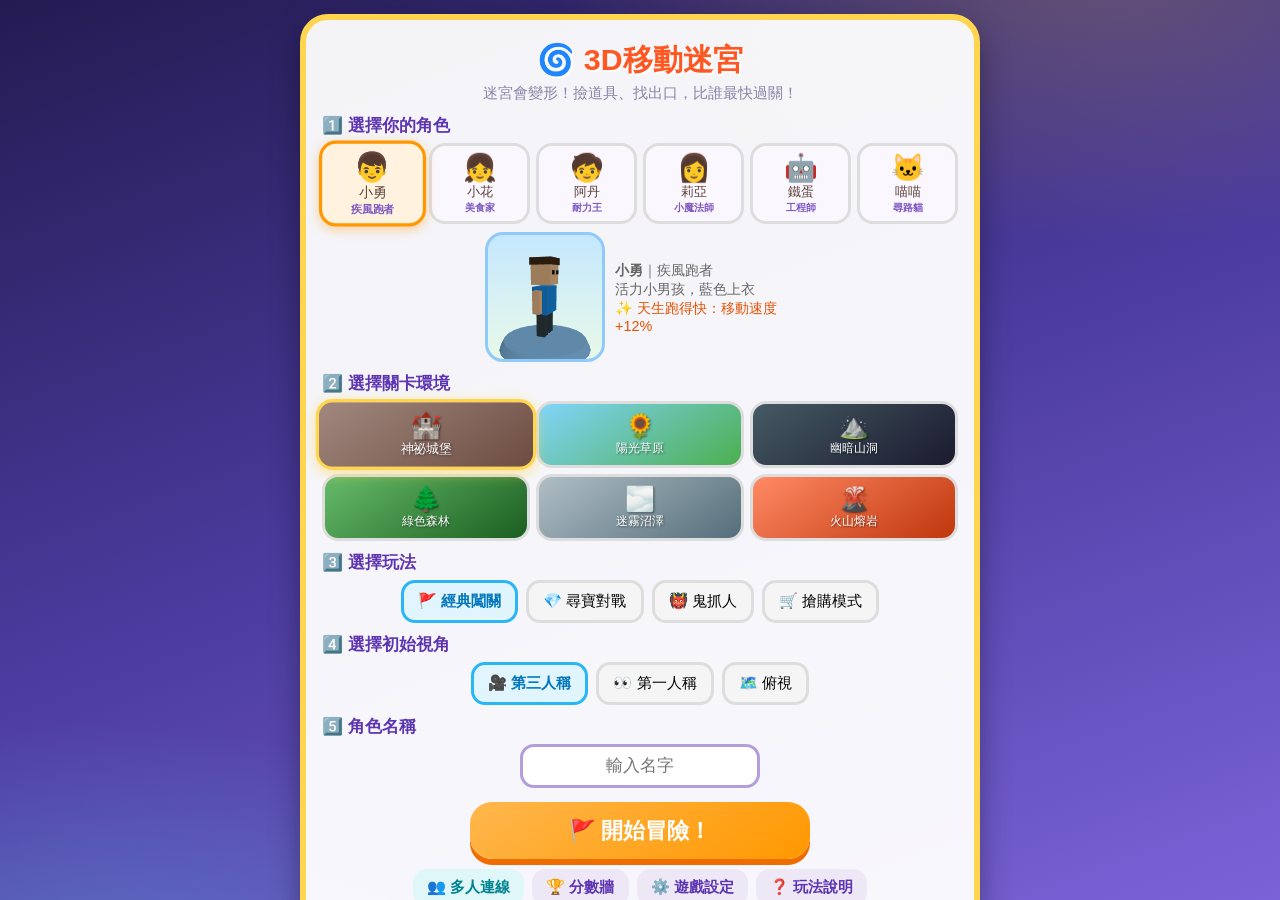
==== commit 1b236323: "v1.13.0: supermarket look and the snatch button for shopping spree Environment — make it read like a" ====
--- a/3D迷宮/index.html
+++ b/3D迷宮/index.html
@@ -168,6 +168,15 @@
   font-size:2rem;display:none;z-index:7;cursor:pointer;box-shadow:0 4px 14px rgba(0,0,0,.5);
 }
 #atkBtn:active{transform:scale(.9);}
+#robBtn{
+  position:absolute;right:calc(100px + env(safe-area-inset-right));bottom:calc(96px + env(safe-area-inset-bottom));width:80px;height:80px;border-radius:50%;
+  border:4px solid #fff;background:linear-gradient(145deg,#bdbdbd,#757575);color:#fff;
+  font-size:2rem;display:none;z-index:7;cursor:pointer;box-shadow:0 4px 14px rgba(0,0,0,.5);
+  transition:background .15s, transform .15s;
+}
+#robBtn.ready{background:linear-gradient(145deg,#ffb74d,#ef6c00);animation:robPulse .7s infinite;}
+#robBtn:active{transform:scale(.9);}
+@keyframes robPulse{0%,100%{box-shadow:0 4px 14px rgba(0,0,0,.5);}50%{box-shadow:0 0 0 10px rgba(255,152,0,.35),0 4px 14px rgba(0,0,0,.5);}}
 #skillBtn{
   position:absolute;right:calc(186px + env(safe-area-inset-right));bottom:calc(96px + env(safe-area-inset-bottom));
   width:70px;height:70px;border-radius:50%;
@@ -369,6 +378,7 @@
   <button id="kiteBtn">🪁<span class="cnt" id="kiteCnt">1</span></button>
   <button id="whistleBtn">📣<span class="cnt" id="whistleCnt">1</span></button>
   <button id="atkBtn">🐾</button>
+  <button id="robBtn">🤏</button>
   <button id="skillBtn">🫥</button>
   <div id="stunOverlay"></div>
   <div id="joyZone"><div id="joyBase"></div><div id="joyStick"></div></div>
@@ -530,7 +540,7 @@
   <div class="m-card" style="text-align:left;font-size:.95rem;line-height:1.7;">
     <h3 style="text-align:center;">❓ 玩法說明</h3>
     <div>🕹️ <b>平板/手機</b>：左半邊拖曳搖桿移動；右半邊拖曳轉視角；俯視時雙指開合拉近拉遠。</div>
-    <div>⌨️ <b>電腦</b>：WASD / 方向鍵移動 · 滑鼠按住右半邊拖曳（或 Q / E）轉視角 · <b>空白鍵</b>用鐵鍬 · <b>F</b> 用風箏 · <b>X</b> 攻擊（尋寶／鬼抓人）· <b>C</b> 隱身技能 · <b>G</b> 集合口哨 · <b>M</b> 開關大地圖 · <b>V</b> 切換視角 · 俯視時<b>滾輪</b>或 <b>＋/－</b> 拉近拉遠。</div>
+    <div>⌨️ <b>電腦</b>：WASD / 方向鍵移動 · 滑鼠按住右半邊拖曳（或 Q / E）轉視角 · <b>空白鍵</b>用鐵鍬 · <b>F</b> 用風箏 · <b>X</b> 攻擊（尋寶／鬼抓人）或搶奪商品（搶購）· <b>C</b> 隱身技能 · <b>G</b> 集合口哨 · <b>M</b> 開關大地圖 · <b>V</b> 切換視角 · 俯視時<b>滾輪</b>或 <b>＋/－</b> 拉近拉遠。</div>
     <div>🚩 目標：走到發光的<b>金色傳送門</b>就過關，越快分數越高！</div>
     <div>🌀 迷宮每隔一段時間會<b>變形</b>！變形時不能移動，但你絕對不會被牆壁困住。</div>
     <div>🎁 道具（每次變形會重新出現）：</div>
@@ -555,7 +565,10 @@
     </div>
     <div>💎 <b>尋寶模式</b>：小地圖會顯示寶藏位置，撿到寶藏後帶到出口 🚩 就贏！別人拿寶藏時你會出現<b>攻擊鍵</b>（每個職業武器不同），打中就把人暈眩 3 秒；打中持有者還能搶走寶藏（拿寶藏的人不能攻擊）。持有者位置每 3 秒在小地圖上更新。單機可以跟電腦對戰！</div>
     <div>🌀 迷宮變形時<b>出口也會搬家</b>（外圈的角落或邊線上），記得看小地圖。</div>
-    <div>🛒 <b>搶購模式</b>（單機跟兩個電腦玩，或多人連線）：場景變成<b>大賣場</b>，走道兩旁是<b>矮貨架</b>，所以看得到遠方的商品和其他人，但走法還是迷宮！地上到處是商品：🍬糖果 $10、🍞麵包 $20、🥛牛奶 $30、🧃果汁 $35、🍫巧克力 $45、🧀起司 $60、🍖大肉排 $80、🦞龍蝦 $120，撿到就進購物車。<b>這個模式沒有任何技能</b>（不能攻擊、不能隱身、職業能力也不算），道具只有 ⚡加速藥水 和 😜調皮鬼。商品被搶走後過幾秒會在別的地方<b>重新上架</b>，時間到<b>誰的購物車金額最多誰就贏</b>！</div>
+    <div>🛒 <b>搶購模式</b>（單機跟兩個電腦玩，或多人連線）：場景變成<b>大賣場</b>——低天花板、輕鋼架、日光燈盤、會轉的吊扇、擺滿商品的<b>矮貨架</b>、靠牆的收銀台。因為貨架很矮，所以看得到遠方的商品和其他人，但走法還是迷宮！地上到處是商品：🍬糖果 $10、🍞麵包 $20、🥛牛奶 $30、🧃果汁 $35、🍫巧克力 $45、🧀起司 $60、🍖大肉排 $80、🦞龍蝦 $120，撿到就進購物車。<b>這個模式沒有任何技能</b>（不能攻擊、不能隱身、職業能力也不算），道具只有 ⚡加速藥水 和 😜調皮鬼；<b>大家的速度都一樣，而且比平常快 1.2 倍</b>。商品被搶走後過幾秒會在別的地方<b>重新上架</b>，時間到<b>誰的購物車金額最多誰就贏</b>！</div>
+    <div style="padding-left:14px;">
+      🤏 <b>搶奪</b>：從對手身邊經過時按右下角的<b>搶奪鈕</b>（電腦按 <b>X</b>），會<b>隨機搶走對方購物車裡的一件商品</b>。有對手在旁邊時按鈕會變成橘色閃爍，離太遠會「搶空了」。搶到會顯示<b>搶到什麼</b>，被搶的人也會看到<b>被搶走什麼</b>。冷卻 1.5 秒；電腦也會搶你的東西（開場 8 秒後才開始，之後每 8 秒一次）。
+    </div>
     <div>👥 <b>多人連線</b>（2～5 人，房主可選人數上限，視角可自由切換）：標題按「多人連線」，房主建房間唸房號給朋友加入。🏁 比賽搶終點：從不同角落出發搶中間的傳送門；👹 鬼抓人：被抓到就換你當鬼，時間到還是鬼就輸了；💎 尋寶：搶寶藏帶出口；🛒 搶購：比誰的購物車金額多（大地圖人數不足電腦會補位（最多補到房間上限））。</div>
     <div>🗺️ 點右上角小地圖可以放大成全螢幕；小地圖左上角的 ⤢ 鈕可以切換 1.2 倍大小（特大地圖好用）。</div>
     <button class="m-close" id="helpClose" style="display:block;margin:10px auto 0;">知道了！</button>
@@ -571,7 +584,7 @@
    3D移動迷宮 — 給小朋友的變形迷宮冒險
    ===================================================== */
 const $=id=>document.getElementById(id);
-const GAME_VERSION='1.12.0';
+const GAME_VERSION='1.13.0';
 
 /* ---------- 設定（後台可調） ---------- */
 const DEFAULT_CFG={shiftMin:3,itemCount:6,foodCount:4,hungerMin:3,stunSec:3,pingSec:3,smellCells:3,mazeSize:13,musicOn:1,apiUrl:'',roomMax:3,goodsCount:16,shopMin:2.5,views:{fp:1,tp:1,top:1},broker:'wss://broker.emqx.io:8084/mqtt'};
@@ -636,8 +649,8 @@
 
 /* ---------- 🛒 搶購模式：大賣場主題與商品 ---------- */
 const SHOP_THEME={id:'shop',name:'大賣場',emoji:'🛒',
-  sky:0xdff0fb,fog:[0xeef3f8,90,400],floor:0xf5f5f5,wall:0xbcd6e6,
-  amb:0xffffff,ambI:1.0,dirI:.5,music:1,wallTex:'tile',floorTex:'tile'};
+  sky:0xdff0fb,fog:[0xeef3f8,90,400],floor:0xf5f5f5,wall:0xbcd6e6,wall3d:0xfdfdfd,
+  amb:0xffffff,ambI:1.0,dirI:.45,music:1,wallTex:'shelf',floorTex:'tile'};
 const GOODS=[
  {emoji:'🍬',name:'糖果',   price:10, weight:22},
  {emoji:'🍞',name:'麵包',   price:20, weight:20},
@@ -649,8 +662,12 @@
  {emoji:'🦞',name:'龍蝦',   price:120,weight:3},
 ];
 const SHOP_RESTOCK_MS=6000; // 商品被搶走後幾秒重新上架
+const SHOP_SPEED_MUL=1.2;   // 搶購模式：所有人（含電腦）速度都 ×1.2
+const SHOP_ROB_RANGE=2.4;   // 搶奪商品的距離（公尺）
+const SHOP_ROB_CD=1500;     // 搶奪冷卻
 function isShop(){ return MP.on&&MP.mode==='shop'; }
 function skillsAllowed(){ return !isShop(); } // 搶購模式沒有任何技能
+function shopSpeed(){ return isShop()?SHOP_SPEED_MUL:1; }
 function jobPerk(key){ return isShop()?undefined:CH()[key]; } // 搶購模式大家能力一樣
 /* 把第 i 個商品放到某格（補貨也共用；房主決定位置後廣播，大家畫面一致） */
 function placeGood(i,gi,cx,cy){
@@ -940,7 +957,7 @@
   add(oX,0,t,H*c+t,{boundary:true}); add(oX+W*c,0,t,H*c+t,{boundary:true});
 
   const geo=new THREE.BoxGeometry(1,h,1);
-  const mat=new THREE.MeshLambertMaterial({color:theme.wall,map:makeTex(theme.wallTex||'brick')});
+  const mat=new THREE.MeshLambertMaterial({color:theme.wall3d||theme.wall,map:makeTex(theme.wallTex||'brick')});
   wallMesh=new THREE.InstancedMesh(geo,mat,mats.length);
   const m=new THREE.Matrix4(),s=new V3(),p=new V3(),q=new THREE.Quaternion();
   mats.forEach((w,i)=>{
@@ -1105,6 +1122,22 @@
     c.strokeStyle='rgba(120,120,120,.35)';c.lineWidth=1;
     for(let i=0;i<120;i++){const x=Math.random()*128,y=Math.random()*128;
       c.beginPath();c.moveTo(x,y);c.lineTo(x+(Math.random()-0.5)*3,y-4-Math.random()*3);c.stroke();}
+  }else if(kind==='shelf'){ // 賣場貨架：三層層板，每層擺滿彩色商品
+    c.fillStyle='#eef2f5';c.fillRect(0,0,128,128);
+    const cols=['#ef9a9a','#ffcc80','#fff59d','#a5d6a7','#90caf9','#ce93d8','#ffab91','#80deea'];
+    for(let r=0;r<3;r++){
+      const base=r*42+38;
+      for(let x=3,k=0;x<125;x+=12,k++){       // 一排排的商品盒
+        const bh=14+((k+r)%3)*6;
+        c.fillStyle=cols[(k+r*3)%cols.length];
+        c.fillRect(x,base-bh,9,bh);
+        c.fillStyle='rgba(255,255,255,.5)';c.fillRect(x,base-bh,9,3);
+        c.fillStyle='rgba(0,0,0,.10)';c.fillRect(x+9,base-bh,2,bh);
+      }
+      c.fillStyle='#b8c4cc';c.fillRect(0,base,128,5);   // 層板
+      c.fillStyle='rgba(0,0,0,.14)';c.fillRect(0,base+5,128,3);
+    }
+    c.strokeStyle='rgba(0,0,0,.16)';c.lineWidth=2;c.strokeRect(1,1,126,126);
   }else if(kind==='tile'){ // 方格地磚
     for(let y=0;y<8;y++)for(let x=0;x<8;x++){const v=(x+y)%2?255:228;
       c.fillStyle=`rgb(${v},${v},${v})`;c.fillRect(x*16,y*16,16,16);}
@@ -1284,34 +1317,84 @@
     const bf=makeEmojiSprite('🦋',1.6); envGroup.add(bf);
     envGroup.userData.anim.push(t=>{bf.position.set(Math.cos(t*0.4)*span*0.3,3+Math.sin(t*2)*0.8,Math.sin(t*0.4)*span*0.3);});
   }
-  else if(theme.id==='shop'){ /* 🛒 大賣場：矮貨架看得到遠方，四周是店牆＋天花板日光燈 */
-    const CH_=4.2;                                   // 賣場淨高（貨架只有 1.25，所以看得很遠）
+  else if(theme.id==='shop'){ /* 🛒 大賣場：低天花板、輕鋼架、日光燈盤、吊扇、收銀台 */
+    const CH_=3.2;                                   // 賣場淨高（比其他關卡低，才像室內賣場）
     const halfX=(G.mazeW/2+0.6)*G.cell, halfZ=(G.mazeH/2+0.6)*G.cell;
-    const ceil=new THREE.Mesh(new THREE.PlaneGeometry(halfX*2,halfZ*2),new THREE.MeshBasicMaterial({color:0xf3f7fa}));
+    // 輕鋼架天花板（方格天花板貼圖）
+    const ct=makeTex('tile').clone(); ct.needsUpdate=true;
+    ct.wrapS=ct.wrapT=THREE.RepeatWrapping; ct.repeat.set(halfX/5,halfZ/5);
+    const ceil=new THREE.Mesh(new THREE.PlaneGeometry(halfX*2,halfZ*2),
+      new THREE.MeshBasicMaterial({color:0xf7fafc,map:ct}));
     ceil.rotation.x=Math.PI/2; ceil.position.y=CH_; envGroup.add(ceil);
-    // 四面店牆：把外面的天空擋起來，才像在室內賣場
+    // 四面店牆（擋住外面的天空）＋牆上的分區大字
     const wm=new THREE.MeshBasicMaterial({color:0xe3ecf3});
     [[0,-halfZ,halfX*2,0.4],[0,halfZ,halfX*2,0.4],[-halfX,0,0.4,halfZ*2],[halfX,0,0.4,halfZ*2]]
       .forEach(([x,z,w,d])=>{
         const wall=new THREE.Mesh(new THREE.BoxGeometry(w,CH_,d),wm);
         wall.position.set(x,CH_/2,z); envGroup.add(wall);
       });
-    for(let i=0;i<8;i++){ // 天花板日光燈條
-      const lamp=new THREE.Mesh(new THREE.BoxGeometry(halfX*1.7,0.16,0.55),new THREE.MeshBasicMaterial({color:0xffffff}));
-      lamp.position.set(0,CH_-0.25,-halfZ*0.85+i*(halfZ*1.7/7)); envGroup.add(lamp);
-    }
+    // 天花板日光燈盤（燈管＋燈盤外框）
+    const tube=new THREE.MeshBasicMaterial({color:0xffffff});
+    const frame=new THREE.MeshBasicMaterial({color:0xcfd8dc});
+    for(let r=0;r<3;r++)for(let k=0;k<3;k++){
+      const lx=(k-1)*halfX*0.62, lz=(r-1)*halfZ*0.62;
+      const pan=new THREE.Mesh(new THREE.BoxGeometry(5.2,0.1,1.5),frame);
+      pan.position.set(lx,CH_-0.06,lz); envGroup.add(pan);
+      for(const off of [-0.35,0.35]){
+        const lamp=new THREE.Mesh(new THREE.BoxGeometry(4.9,0.1,0.42),tube);
+        lamp.position.set(lx,CH_-0.14,lz+off); envGroup.add(lamp);
+      }
+    }
+    // 吊扇（會轉）
+    for(let i=0;i<4;i++){
+      const fx=(i%2?1:-1)*halfX*0.42, fz=(i<2?-1:1)*halfZ*0.42;
+      const fan=new THREE.Group(); fan.position.set(fx,CH_-0.42,fz);
+      const fmB=new THREE.MeshBasicMaterial({color:0xeceff1}), fmD=new THREE.MeshBasicMaterial({color:0xb0bec5});
+      const rod=new THREE.Mesh(new THREE.CylinderGeometry(0.05,0.05,0.42),fmD);
+      rod.position.y=0.21; fan.add(rod);
+      const hub=new THREE.Mesh(new THREE.CylinderGeometry(0.26,0.26,0.16,12),fmD);
+      fan.add(hub);
+      const blades=new THREE.Group(); fan.add(blades);
+      for(let bl=0;bl<4;bl++){
+        const blade=new THREE.Mesh(new THREE.BoxGeometry(2.1,0.05,0.42),fmB);
+        blade.position.set(1.05,0,0); blade.rotation.y=0;
+        const arm=new THREE.Group(); arm.rotation.y=bl*Math.PI/2; arm.add(blade); blades.add(arm);
+      }
+      envGroup.add(fan);
+      envGroup.userData.anim.push(t=>{blades.rotation.y=t*2.4+i;});
+    }
+    // 吊掛分區招牌
     const signs=['🥦','🍖','🥛','🍞','🧃','🧻'];
-    for(let i=0;i<signs.length;i++){ // 吊在半空中的分區招牌
-      const sg=makeEmojiSprite(signs[i],2.2);
-      sg.position.set((i%3-1)*halfX*0.6,CH_-1.1,(Math.floor(i/3)-0.5)*halfZ*0.9);
+    for(let i=0;i<signs.length;i++){
+      const sg=makeEmojiSprite(signs[i],1.7);
+      sg.position.set((i%3-1)*halfX*0.6,CH_-0.85,(Math.floor(i/3)-0.5)*halfZ*0.92);
       envGroup.add(sg);
     }
-    for(let i=0;i<6;i++){ // 靠牆邊的推車
+    // 靠牆的收銀台（櫃檯＋輸送帶＋收銀機）
+    for(let i=0;i<4;i++){
+      const cxp=(i-1.5)*halfX*0.42;
+      const desk=new THREE.Mesh(new THREE.BoxGeometry(3.0,0.95,1.3),M(0xd7e3ec));
+      desk.position.set(cxp,0.47,-halfZ+1.1); envGroup.add(desk);
+      const belt=new THREE.Mesh(new THREE.BoxGeometry(2.6,0.08,0.7),M(0x546e7a));
+      belt.position.set(cxp,0.98,-halfZ+1.1); envGroup.add(belt);
+      const reg=makeEmojiSprite('💳',1.1); reg.position.set(cxp+1.1,1.5,-halfZ+1.1); envGroup.add(reg);
+      const num=makeTextSprite('收銀 '+(i+1)); num.scale.set(2.2,0.55,1);
+      num.position.set(cxp,2.1,-halfZ+1.1); envGroup.add(num);
+    }
+    // 入口與角落的推車
+    for(let i=0;i<6;i++){
       const a=i/6*6.28;
-      const cart=makeEmojiSprite('🛒',2.2);
-      cart.position.set(Math.cos(a)*halfX*0.93,1.1,Math.sin(a)*halfZ*0.93); envGroup.add(cart);
-    }
-    const pl=new THREE.PointLight(0xffffff,0.45,160); pl.position.set(0,CH_-0.6,0); envGroup.add(pl);
+      const cart=makeEmojiSprite('🛒',1.9);
+      cart.position.set(Math.cos(a)*halfX*0.93,1.0,Math.sin(a)*halfZ*0.93); envGroup.add(cart);
+    }
+    // 特價汽球（一點點就好，效能友善）
+    for(let i=0;i<4;i++){
+      const ba=makeEmojiSprite(['🎈','🎈','🏷️','🏷️'][i],1.5);
+      const bx=(i%2?1:-1)*halfX*0.72, bz=(i<2?-1:1)*halfZ*0.72;
+      envGroup.add(ba);
+      envGroup.userData.anim.push(t=>{ba.position.set(bx,2.1+Math.sin(t*1.2+i)*0.12,bz);});
+    }
+    const pl=new THREE.PointLight(0xffffff,0.4,160); pl.position.set(0,CH_-0.5,0); envGroup.add(pl);
   }
   else if(theme.id==='volcano'){ /* 🌋 火山：遠處火山錐冒煙 + 上升火星 + 熔岩石柱 */
     const cone=new THREE.Mesh(new THREE.ConeGeometry(26,34,10),M(0x3a1f16));
@@ -1394,6 +1477,8 @@
   const pc=worldToCell(G.px,G.pz);
   const used=MP.on?new Set([G.exitCell.x+','+G.exitCell.y])
                   :new Set([pc.x+','+pc.y, G.exitCell.x+','+G.exitCell.y]);
+  // 搶購：出發點不放商品，才不會有人一開場就白撿一件
+  if(isShop()&&G.startCells)for(const c of G.startCells)used.add(c.x+','+c.y);
   let tries=0;
   while(G.items.length<CFG.itemCount&&tries<300){
     tries++;
@@ -1836,7 +1921,7 @@
       tagBoost=1.15; // 鬼＝一般玩家的 1.15 倍速
       if(MP.itPower==='speed')tagBoost*=1.12; // 鬼能力：疾風
     }
-    const sp=G.baseSpeed*(jobPerk('speedBonus')||1)*G.hungerMul*G.speedMul*tagBoost*mag;
+    const sp=G.baseSpeed*(jobPerk('speedBonus')||1)*G.hungerMul*G.speedMul*tagBoost*shopSpeed()*mag;
     // 相對於相機方向移動（俯視時相機固定朝北）
     const base=(G.view==='top')?Math.PI:G.camYaw+Math.PI;
     const ang=base+Math.atan2(-ix,-iy);
@@ -1880,11 +1965,11 @@
       if(gd.taken)continue;
       if((gd.x-G.px)**2+(gd.z-G.pz)**2<1.4){
         gd.taken=true; gd.backAt=performance.now()+SHOP_RESTOCK_MS; gd.sprite.visible=false; gd.tag.visible=false;
-        MP.carts[MP.id]=(MP.carts[MP.id]||0)+gd.g.price;
+        cartAdd(MP.id,gd.gi);
         AudioEng.sfxCoin();
         showToast(gd.g.emoji+' '+gd.g.name+' +$'+gd.g.price,1200);
         updateShopHud();
-        mpSend({t:'take',kind:'good',i:gi,round:MP.round,v:gd.g.price});
+        mpSend({t:'take',kind:'good',i:gi,round:MP.round,gi:gd.gi,v:gd.g.price});
       }
     }
   }
@@ -2011,7 +2096,8 @@
     // 平視跟隨：像另一個人跟在主角後面（相機比牆矮，看不到隔壁走道）
     const dist=4.6,hh=2.35;
     const dx=Math.sin(G.camYaw), dz=Math.cos(G.camYaw);
-    const d=cameraClearDist(dx,dz,dist); // 後面有牆就拉近，不穿牆
+    // 後面有牆就拉近，不穿牆；賣場的貨架比鏡頭矮，鏡頭直接從上面掠過就好
+    const d=(G.wallH<hh-0.3)?dist:cameraClearDist(dx,dz,dist);
     const tx=G.px+dx*d, tz=G.pz+dz*d;
     camera.position.lerp(new V3(tx,hh,tz),Math.min(1,dt*10));
     camera.lookAt(G.px,1.5,G.pz);
@@ -2088,7 +2174,7 @@
     if(c==='KeyQ')G.camYaw+=0.15; if(c==='KeyE')G.camYaw-=0.15;
     if(c==='Space'){e.preventDefault();useShovel();}
     if(c==='KeyF')useKite();
-    if(c==='KeyX')doAttack();
+    if(c==='KeyX'){ if(isShop())doRob(); else doAttack(); }
     if(c==='KeyC')useSkill();
     if(c==='KeyG')useWhistle();
     if(c==='KeyV')$('viewToggle').click();
@@ -2205,6 +2291,56 @@
   el.style.background=`radial-gradient(circle at ${cx.toFixed(0)}px ${cy.toFixed(0)}px, rgba(0,0,0,0) ${r0.toFixed(0)}px, ${col} ${r1.toFixed(0)}px)`;
 }
 
+/* 🛒 購物車：記錄每個人買到哪些商品（搶奪要知道搶走的是什麼） */
+function cartAdd(id,gi){
+  const g=GOODS[gi]||GOODS[0];
+  (MP.cartList[id]=MP.cartList[id]||[]).push(gi);
+  MP.carts[id]=(MP.carts[id]||0)+g.price;
+}
+function fromMyBot(id){ return !!(MP.host&&MP.bots&&MP.bots.some(b=>b.id===id)); }
+/* 🤏 搶奪：靠近對手時按按鈕（電腦按 X），隨機搶走對方購物車裡的一件商品 */
+function robTarget(){
+  if(!isShop()||!MP.started||MP.ended||G.frozen)return null;
+  const now=performance.now(); let best=null,bd=SHOP_ROB_RANGE*SHOP_ROB_RANGE;
+  for(const id in MP.players){
+    const pl=MP.players[id];
+    if(!pl.mesh||now-pl.lastSeen>6000)continue;
+    const d=(pl.mesh.position.x-G.px)**2+(pl.mesh.position.z-G.pz)**2;
+    if(d<bd){bd=d;best=id;}
+  }
+  return best;
+}
+function updateRobBtn(){
+  const btn=$('robBtn');
+  if(!isShop()||!MP.started||MP.ended){btn.style.display='none';return;}
+  btn.style.display='block';
+  const ready=performance.now()>=MP.robCoolUntil&&!!robTarget();
+  btn.classList.toggle('ready',ready);
+}
+function doRob(){
+  const now=performance.now();
+  if(!isShop()||!MP.started||MP.ended||G.frozen)return;
+  if(now<MP.robCoolUntil)return;
+  MP.robCoolUntil=now+SHOP_ROB_CD;
+  const to=robTarget();
+  if(!to){ showToast('💨 搶空了！要靠近對手才搶得到',1200); return; }
+  const lst=MP.cartList[to]||[];
+  if(!lst.length){ showToast('🤷 '+mpName(to)+' 的購物車是空的！',1400); return; }
+  const idx=Math.floor(Math.random()*lst.length);
+  mpSend({t:'rob',to,idx,gi:lst[idx]});
+  swingRob();
+}
+function swingRob(){ // 搶奪動作：手往前抓一下
+  const sp=makeEmojiSprite('🤏',1.6);
+  sp.position.set(G.px+Math.sin(G.heading)*0.9,1.3,G.pz+Math.cos(G.heading)*0.9);
+  scene.add(sp);
+  const t0=performance.now();
+  const tick=()=>{const k=(performance.now()-t0)/280;
+    if(k>=1){scene.remove(sp);return;}
+    sp.material.opacity=1-k; sp.material.transparent=true;
+    sp.scale.setScalar(1.6+k*0.8); requestAnimationFrame(tick);};
+  requestAnimationFrame(tick);
+}
 /* 🛒 搶購模式 HUD：自己的金額、名次、剩餘商品 */
 function updateShopHud(){
   const on=isShop()&&MP.started&&!MP.ended;
@@ -2704,6 +2840,7 @@
   }
   if(MP.on&&MP.started)mpFrame(dt);
   updateShiftTimer();
+  updateRobBtn();
   updatePlayer(dt,t);
   updateCamera(dt);
   updateParticles(dt);
@@ -2801,6 +2938,7 @@
   $('kiteBtn').onclick=useKite;
   $('whistleBtn').onclick=useWhistle;
   $('atkBtn').onclick=doAttack;
+  $('robBtn').onclick=doRob;
   $('skillBtn').onclick=useSkill;
   const zoomBy=d=>{G.topZoom=Math.max(10,Math.min(48,G.topZoom+d));};
   $('zoomInBtn').onclick=()=>zoomBy(-5);
@@ -2973,7 +3111,7 @@
   taggedId:null, tagImmuneUntil:0, raceEndAt:0, finishers:[],
   meFinished:false, meOut:false,
   treasure:null, bots:null, stunSec:3, pingSec:3, twinSent:false,
-  itPower:null, hp:{}, itRegenAt:0, whistleHolder:null, carts:{}, shopEndSent:false,
+  itPower:null, hp:{}, itRegenAt:0, whistleHolder:null, carts:{}, cartList:{}, shopEndSent:false, robCoolUntil:0,
   net:null, posTimer:null, helloTimer:null,
 };
 function mpTopic(){return 'ziwei-maze3d/'+MP.room;}
@@ -3075,7 +3213,7 @@
       MP.bots=null;
       if(MP.host&&(m.mode==='treasure'||m.mode==='tag'||m.mode==='shop')){
         MP.bots=m.players.filter(pl=>pl.bot).map(pl=>
-          ({id:pl.id,charIdx:pl.charIdx,x:0,z:0,cell:{x:0,y:0},h:0,path:null,pathI:0,goalKey:'',repathAt:0,stunnedUntil:0,atkAt:0}));
+          ({id:pl.id,charIdx:pl.charIdx,x:0,z:0,cell:{x:0,y:0},h:0,path:null,pathI:0,goalKey:'',repathAt:0,stunnedUntil:0,atkAt:0,robAt:0}));
       }
       MP.finishers=[]; MP.outs={}; MP.raceEndAt=0; MP.meFinished=false; MP.meOut=false;
       G.lvlIdx=m.lvl;
@@ -3087,7 +3225,9 @@
         const wp=cellToWorld(b.cell.x,b.cell.y); b.x=wp.x; b.z=wp.z;
       }
       if(MP.mode==='shop'){
-        MP.carts={}; G.roundEndsAt=performance.now()+MP.roundMs; MP.shopEndSent=false;
+        MP.carts={}; MP.cartList={}; MP.robCoolUntil=0;
+        G.roundEndsAt=performance.now()+MP.roundMs; MP.shopEndSent=false;
+        if(MP.bots)for(const b of MP.bots)b.robAt=performance.now()+8000; // 開場先讓大家好好買
         updateShopHud();
       }
       if(MP.mode==='tag'){
@@ -3114,7 +3254,10 @@
       if(m.kind==='good'){
         const gd=G.goods&&G.goods[m.i];
         if(gd&&!gd.taken){gd.taken=true;gd.backAt=now+SHOP_RESTOCK_MS;gd.sprite.visible=false;gd.tag.visible=false;}
-        MP.carts[m.f]=(MP.carts[m.f]||0)+(m.v||0);
+        if(!fromMyBot(m.f)){                   // 房主端電腦撿到時已經算過，別再加一次
+          const gi=(typeof m.gi==='number')?m.gi:Math.max(0,GOODS.findIndex(g=>g.price===m.v));
+          cartAdd(m.f,gi);
+        }
         updateShopHud();
         break;
       }
@@ -3213,6 +3356,24 @@
       if(!MP.started||MP.ended)break;
       applyPrank(m.list||[],m.f);
       break;
+    case 'rob':{
+      if(!MP.started||MP.mode!=='shop'||MP.ended)break;
+      const lst=MP.cartList[m.to]||[];
+      let k=(lst[m.idx]===m.gi)?m.idx:lst.indexOf(m.gi);
+      if(k<0)break;                       // 已經被別人搶走了，忽略
+      lst.splice(k,1);
+      const g=GOODS[m.gi]||GOODS[0];
+      MP.carts[m.to]=Math.max(0,(MP.carts[m.to]||0)-g.price);
+      cartAdd(m.f,m.gi);
+      if(m.f===MP.id){
+        AudioEng.sfxSteal();
+        showToast('🤏 搶到了！'+g.emoji+' '+g.name+' $'+g.price+'（從 '+mpName(m.to)+' 的購物車）',2200);
+      }else if(m.to===MP.id){
+        AudioEng.sfxLose();
+        showToast('😱 被 '+mpName(m.f)+' 搶走了 '+g.emoji+' '+g.name+' $'+g.price+'！',2200);
+      }
+      updateShopHud();
+      break;}
     case 'restock':{
       if(!MP.started||MP.mode!=='shop'||MP.ended||m.round!==MP.round)break;
       if(!G.goods||!G.goods[m.i])break;
@@ -3417,6 +3578,21 @@
   const pl=MP.players[id];
   return pl&&pl.mesh?{x:pl.mesh.position.x,z:pl.mesh.position.z}:null;
 }
+/* 電腦的搶奪：冷卻比真人長很多（8 秒），才不會一直被欺負 */
+function botTryRob(b,now){
+  if(now<(b.robAt||0))return;
+  for(const r of MP.roster){
+    if(r.id===b.id)continue;
+    const q=botPosOf(r.id); if(!q)continue;
+    if((q.x-b.x)**2+(q.z-b.z)**2>SHOP_ROB_RANGE*SHOP_ROB_RANGE)continue;
+    const lst=MP.cartList[r.id]||[];
+    if(!lst.length)continue;
+    b.robAt=now+8000;
+    const idx=Math.floor(Math.random()*lst.length);
+    mpSend({t:'rob',f:b.id,to:r.id,idx,gi:lst[idx]});
+    return;
+  }
+}
 /* 🛒 補貨：被搶走的商品過幾秒會在別的地方重新上架（房主決定位置後廣播） */
 function shopRestock(now){
   if(!G.goods)return;
@@ -3438,24 +3614,25 @@
     mpSend({t:'restock',i,gi:GOODS.indexOf(pickGood(Math.random)),cx,cy,round:MP.round});
   }
 }
-/* 🛒 搶購 AI：走去最近還沒被撿的商品 */
+/* 🛒 搶購 AI：走去最近還沒被撿的商品；經過別人身邊偶爾也會搶一件 */
 function botSimShop(dt,now){
   for(const b of MP.bots){
     if(now<(b.stunnedUntil||0))continue;
+    botTryRob(b,now);
     let best=null,bd=1e9,bi=-1;
     (G.goods||[]).forEach((gd,i)=>{
-      if(gd.taken)return;
+      if(!gd||gd.taken)return;
       const d=(gd.x-b.x)**2+(gd.z-b.z)**2;
       if(d<bd){bd=d;best=gd;bi=i;}
     });
     if(!best)continue;
     const c=worldToCell(best.x,best.z);
-    botWalk(b,c,'g'+bi,dt,now,0.92);
+    botWalk(b,c,'g'+bi,dt,now,SHOP_SPEED_MUL);
     if(bd<1.4){ // 撿到（裝進購物車要花點時間，才不會把貨架掃光）
       best.taken=true; best.backAt=now+SHOP_RESTOCK_MS; best.sprite.visible=false; best.tag.visible=false;
-      MP.carts[b.id]=(MP.carts[b.id]||0)+best.g.price;
+      cartAdd(b.id,best.gi);
       b.stunnedUntil=now+1400; b.path=null;
-      mpSend({t:'take',f:b.id,kind:'good',i:bi,round:MP.round,v:best.g.price});
+      mpSend({t:'take',f:b.id,kind:'good',i:bi,round:MP.round,gi:best.gi,v:best.g.price});
       updateShopHud();
     }
   }
@@ -3657,7 +3834,7 @@
   MP.players={}; MP.roster=[]; MP.on=false; MP.started=false; MP.ended=false; MP.endSent=false;
   MP.taggedId=null; MP.finishers=[]; MP.outs={}; MP.meFinished=false; MP.meOut=false; MP.raceEndAt=0;
   MP.treasure=null; MP.bots=null; MP.twinSent=false;
-  MP.itPower=null; MP.hp={}; MP.itRegenAt=0; MP.whistleHolder=null; MP.carts={}; MP.shopEndSent=false;
+  MP.itPower=null; MP.hp={}; MP.itRegenAt=0; MP.whistleHolder=null; MP.carts={}; MP.cartList={}; MP.shopEndSent=false; MP.robCoolUntil=0;
   $('cartWrap').style.display='none';
   G.invisUntil=0; G.skillCoolUntil=0; G.radarPings=null;
   G.smellMarks=null; G.smellTarget=null; G.smellPath=null; $('smellHud').style.display='none';
@@ -3665,7 +3842,7 @@
   G.whistles=0; $('whistleBtn').style.display='none';
   G.stunnedUntil=0; G.treasureMesh=null; G.myGem=null;
   $('stunOverlay').style.display='none'; $('treasureBanner').style.display='none';
-  $('atkBtn').style.display='none';
+  $('atkBtn').style.display='none'; $('robBtn').style.display='none';
   $('tagBanner').style.display='none';
   $('mpModal').style.display='none'; $('mpResult').style.display='none';
   $('mpSetup').style.display='block'; $('mpLobby').style.display='none';
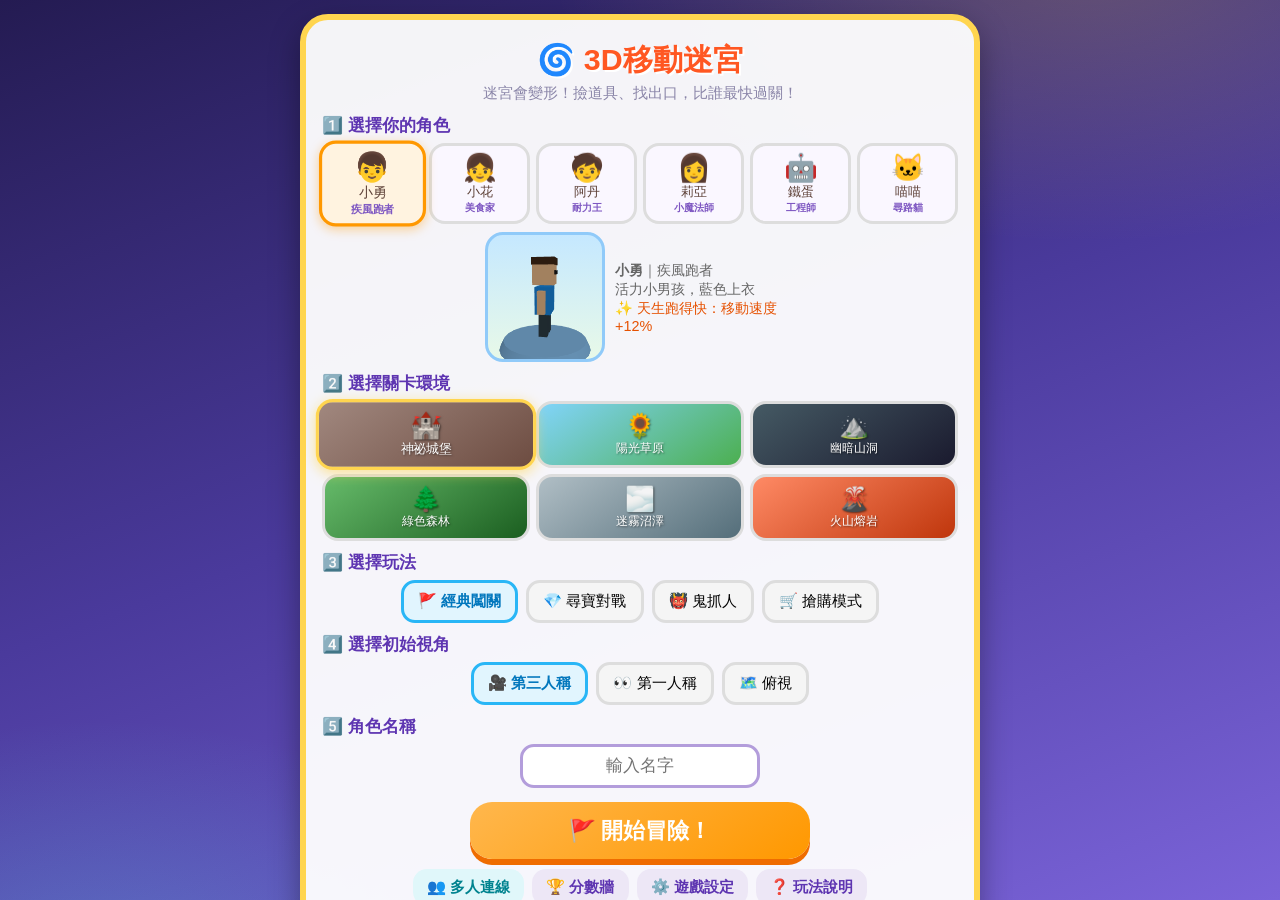
==== commit 5520db4a: "v1.14.0: every shopper pushes a cart that fills up as they buy - Each character in shop mode (you, o" ====
--- a/3D迷宮/index.html
+++ b/3D迷宮/index.html
@@ -567,6 +567,7 @@
     <div>🌀 迷宮變形時<b>出口也會搬家</b>（外圈的角落或邊線上），記得看小地圖。</div>
     <div>🛒 <b>搶購模式</b>（單機跟兩個電腦玩，或多人連線）：場景變成<b>大賣場</b>——低天花板、輕鋼架、日光燈盤、會轉的吊扇、擺滿商品的<b>矮貨架</b>、靠牆的收銀台。因為貨架很矮，所以看得到遠方的商品和其他人，但走法還是迷宮！地上到處是商品：🍬糖果 $10、🍞麵包 $20、🥛牛奶 $30、🧃果汁 $35、🍫巧克力 $45、🧀起司 $60、🍖大肉排 $80、🦞龍蝦 $120，撿到就進購物車。<b>這個模式沒有任何技能</b>（不能攻擊、不能隱身、職業能力也不算），道具只有 ⚡加速藥水 和 😜調皮鬼；<b>大家的速度都一樣，而且比平常快 1.2 倍</b>。商品被搶走後過幾秒會在別的地方<b>重新上架</b>，時間到<b>誰的購物車金額最多誰就贏</b>！</div>
     <div style="padding-left:14px;">
+      🛒 <b>每個人身前都推著一台購物車</b>：一開始是空的，買越多車上堆得越滿（最多 8 格，顏色就是你買到的東西），被搶走東西車上也會跟著變少——遠遠看就知道誰買得最多。<br>
       🤏 <b>搶奪</b>：從對手身邊經過時按右下角的<b>搶奪鈕</b>（電腦按 <b>X</b>），會<b>隨機搶走對方購物車裡的一件商品</b>。有對手在旁邊時按鈕會變成橘色閃爍，離太遠會「搶空了」。搶到會顯示<b>搶到什麼</b>，被搶的人也會看到<b>被搶走什麼</b>。冷卻 1.5 秒；電腦也會搶你的東西（開場 8 秒後才開始，之後每 8 秒一次）。
     </div>
     <div>👥 <b>多人連線</b>（2～5 人，房主可選人數上限，視角可自由切換）：標題按「多人連線」，房主建房間唸房號給朋友加入。🏁 比賽搶終點：從不同角落出發搶中間的傳送門；👹 鬼抓人：被抓到就換你當鬼，時間到還是鬼就輸了；💎 尋寶：搶寶藏帶出口；🛒 搶購：比誰的購物車金額多（大地圖人數不足電腦會補位（最多補到房間上限））。</div>
@@ -584,7 +585,7 @@
    3D移動迷宮 — 給小朋友的變形迷宮冒險
    ===================================================== */
 const $=id=>document.getElementById(id);
-const GAME_VERSION='1.13.0';
+const GAME_VERSION='1.14.0';
 
 /* ---------- 設定（後台可調） ---------- */
 const DEFAULT_CFG={shiftMin:3,itemCount:6,foodCount:4,hungerMin:3,stunSec:3,pingSec:3,smellCells:3,mazeSize:13,musicOn:1,apiUrl:'',roomMax:3,goodsCount:16,shopMin:2.5,views:{fp:1,tp:1,top:1},broker:'wss://broker.emqx.io:8084/mqtt'};
@@ -652,15 +653,17 @@
   sky:0xdff0fb,fog:[0xeef3f8,90,400],floor:0xf5f5f5,wall:0xbcd6e6,wall3d:0xfdfdfd,
   amb:0xffffff,ambI:1.0,dirI:.45,music:1,wallTex:'shelf',floorTex:'tile'};
 const GOODS=[
- {emoji:'🍬',name:'糖果',   price:10, weight:22},
- {emoji:'🍞',name:'麵包',   price:20, weight:20},
- {emoji:'🥛',name:'牛奶',   price:30, weight:18},
- {emoji:'🧃',name:'果汁',   price:35, weight:14},
- {emoji:'🍫',name:'巧克力', price:45, weight:12},
- {emoji:'🧀',name:'起司',   price:60, weight:8},
- {emoji:'🍖',name:'大肉排', price:80, weight:5},
- {emoji:'🦞',name:'龍蝦',   price:120,weight:3},
+ {emoji:'🍬',name:'糖果',   price:10, weight:22, color:0xff8a80},
+ {emoji:'🍞',name:'麵包',   price:20, weight:20, color:0xffcc80},
+ {emoji:'🥛',name:'牛奶',   price:30, weight:18, color:0xf5f5f5},
+ {emoji:'🧃',name:'果汁',   price:35, weight:14, color:0xffe082},
+ {emoji:'🍫',name:'巧克力', price:45, weight:12, color:0x8d6e63},
+ {emoji:'🧀',name:'起司',   price:60, weight:8,  color:0xffd54f},
+ {emoji:'🍖',name:'大肉排', price:80, weight:5,  color:0xef9a9a},
+ {emoji:'🦞',name:'龍蝦',   price:120,weight:3,  color:0xff7043},
 ];
+const CART_SLOTS=8;          // 購物車最多堆幾格（兩層 × 每層 4 格）
+const CART_PER_SLOT=60;      // 每多 $60 就多堆一格
 const SHOP_RESTOCK_MS=6000; // 商品被搶走後幾秒重新上架
 const SHOP_SPEED_MUL=1.2;   // 搶購模式：所有人（含電腦）速度都 ×1.2
 const SHOP_ROB_RANGE=2.4;   // 搶奪商品的距離（公尺）
@@ -1879,6 +1882,16 @@
   }
   return maxD;
 }
+/* 身體正前方還有多少空間（購物車靠牆時要縮回來，不然會插進貨架） */
+function frontClear(maxD){
+  const m=0.3, sx=Math.sin(G.heading), sz=Math.cos(G.heading);
+  for(let st=0.4;st<=maxD;st+=0.15){
+    const x=G.px+sx*st, z=G.pz+sz*st;
+    for(const wb of G.wallBoxes)
+      if(x+m>wb.minX&&x-m<wb.maxX&&z+m>wb.minZ&&z-m<wb.maxZ)return st-0.15;
+  }
+  return maxD;
+}
 function collideMove(nx,nz){
   const r=0.42;
   const ghost=performance.now()<G.ghostUntil;
@@ -1943,6 +1956,7 @@
   }
   playerGroup.position.set(G.px,0,G.pz);
   playerGroup.rotation.y=G.heading;
+  if(G.myCart)G.myCart.position.z=Math.max(0.24,Math.min(0.62,frontClear(1.05)-0.36));
   playerGroup.visible=(G.view!=='fp');
   // 撿道具
   for(const [ii,it] of G.items.entries()){
@@ -2291,6 +2305,63 @@
   el.style.background=`radial-gradient(circle at ${cx.toFixed(0)}px ${cy.toFixed(0)}px, rgba(0,0,0,0) ${r0.toFixed(0)}px, ${col} ${r1.toFixed(0)}px)`;
 }
 
+/* 🛒 每個人身前的購物車：一開始空空的，買越多堆得越滿 */
+function buildCart(){
+  const g=new THREE.Group();
+  const M=c=>new THREE.MeshLambertMaterial({color:c});
+  const box=(w,h,d,c)=>new THREE.Mesh(new THREE.BoxGeometry(w,h,d),M(c));
+  const metal=0xcfd8dc, dark=0x546e7a;
+  const put=(w,h,d,x,y,z,c)=>{const m=box(w,h,d,c||metal);m.position.set(x,y,z);g.add(m);return m;};
+  const inW=0.62, inD=0.70;          // 籃子內寬 / 內深
+  const by=0.42, rim=0.18;           // 籃底高度 / 圍邊高度（做矮一點，才看得到裡面買了什麼）
+  // 下方車架與輪子
+  put(inW,0.05,inD, 0,0.17,0, dark);
+  put(0.07,0.27,0.07, 0,0.29,0, dark);
+  for(const [wx,wz] of [[-0.24,-0.28],[0.24,-0.28],[-0.24,0.28],[0.24,0.28]])
+    put(0.08,0.16,0.16, wx,0.09,wz, 0x37474f);
+  // 籃子：底板＋四片矮圍邊
+  put(inW,0.05,inD, 0,by,0);
+  put(inW,rim,0.05, 0,by+rim/2,-inD/2);
+  put(inW,rim,0.05, 0,by+rim/2, inD/2);
+  put(0.05,rim,inD, -inW/2,by+rim/2,0);
+  put(0.05,rim,inD,  inW/2,by+rim/2,0);
+  // 推把
+  put(0.05,0.34,0.05, -inW/2,by+0.17,-inD/2-0.07, dark);
+  put(0.05,0.34,0.05,  inW/2,by+0.17,-inD/2-0.07, dark);
+  put(inW+0.12,0.06,0.06, 0,by+0.34,-inD/2-0.07, dark);
+  // 車裡的商品格（一開始全部隱藏，買越多疊越高）
+  const slots=[];
+  for(let i=0;i<CART_SLOTS;i++){
+    const layer=Math.floor(i/4), k=i%4;
+    const bx=(k%2?1:-1)*0.15, bz=(k<2?-1:1)*0.17;
+    const blk=box(0.26,0.18,0.30,0xffffff);
+    blk.position.set(bx,by+0.13+layer*0.19,bz);
+    blk.visible=false; g.add(blk); slots.push(blk);
+  }
+  g.userData.slots=slots;
+  g.position.set(0,0,0.62);          // 推在身體前面
+  return g;
+}
+/* 依照購物車金額與買到的東西更新堆疊 */
+function fillCart(cart,id){
+  if(!cart)return;
+  const total=MP.carts[id]||0, list=MP.cartList[id]||[];
+  // 堆幾格看金額，但不會多過實際買到的件數
+  const n=Math.min(CART_SLOTS,list.length,total<=0?0:1+Math.floor(total/CART_PER_SLOT));
+  const recent=list.slice(-n);   // 用最近買到的東西上色
+  cart.userData.slots.forEach((blk,i)=>{
+    blk.visible=i<n;
+    if(i<n){
+      const g=GOODS[recent[i]]||GOODS[i%GOODS.length];
+      blk.material.color.setHex(g.color);
+    }
+  });
+}
+function refreshCarts(){
+  if(!isShop())return;
+  fillCart(G.myCart,MP.id);
+  for(const id in MP.players)fillCart(MP.players[id].cart,id);
+}
 /* 🛒 購物車：記錄每個人買到哪些商品（搶奪要知道搶走的是什麼） */
 function cartAdd(id,gi){
   const g=GOODS[gi]||GOODS[0];
@@ -2344,6 +2415,7 @@
 /* 🛒 搶購模式 HUD：自己的金額、名次、剩餘商品 */
 function updateShopHud(){
   const on=isShop()&&MP.started&&!MP.ended;
+  refreshCarts();
   $('cartWrap').style.display=on?'':'none';
   if(!on)return;
   const mine=MP.carts[MP.id]||0;
@@ -2750,6 +2822,8 @@
   // 玩家
   playerGroup=buildCharacter(CHARS[G.charIdx]);
   playerGroup.position.set(G.px,0,G.pz);
+  G.myCart=null;
+  if(isShop()){ G.myCart=buildCart(); playerGroup.add(G.myCart); }
   scene.add(playerGroup);
   // 3D 指南針箭頭
   compass3D=new THREE.Mesh(new THREE.ConeGeometry(0.22,0.7,8),new THREE.MeshBasicMaterial({color:0xffd54f}));
@@ -3457,11 +3531,13 @@
     const dizzy=makeEmojiSprite('💫',1.2); dizzy.position.y=2.5; dizzy.visible=false; mesh.add(dizzy);
     const ring=new THREE.Mesh(new THREE.TorusGeometry(0.7,0.08,8,20),new THREE.MeshBasicMaterial({color:0xff1744}));
     ring.rotation.x=Math.PI/2; ring.position.y=0.15; ring.visible=false; mesh.add(ring);
+    let cart=null;
+    if(MP.mode==='shop'){ cart=buildCart(); mesh.add(cart); }
     const ci=Math.max(0,MP.order.indexOf(r.id))%starts.length;
     const cp=cellToWorld(starts[ci].x,starts[ci].y);
     mesh.position.set(cp.x,0,cp.z);
     scene.add(mesh);
-    MP.players[r.id]={name:r.name,charIdx:r.charIdx,bot:!!r.bot,mesh,oni,ring,gem,dizzy,tx:cp.x,tz:cp.z,th:0,lastSeen:performance.now(),stunnedUntil:0};
+    MP.players[r.id]={name:r.name,charIdx:r.charIdx,bot:!!r.bot,mesh,oni,ring,gem,dizzy,cart,tx:cp.x,tz:cp.z,th:0,lastSeen:performance.now(),stunnedUntil:0};
   });
   clearInterval(MP.posTimer);
   MP.posTimer=setInterval(()=>{
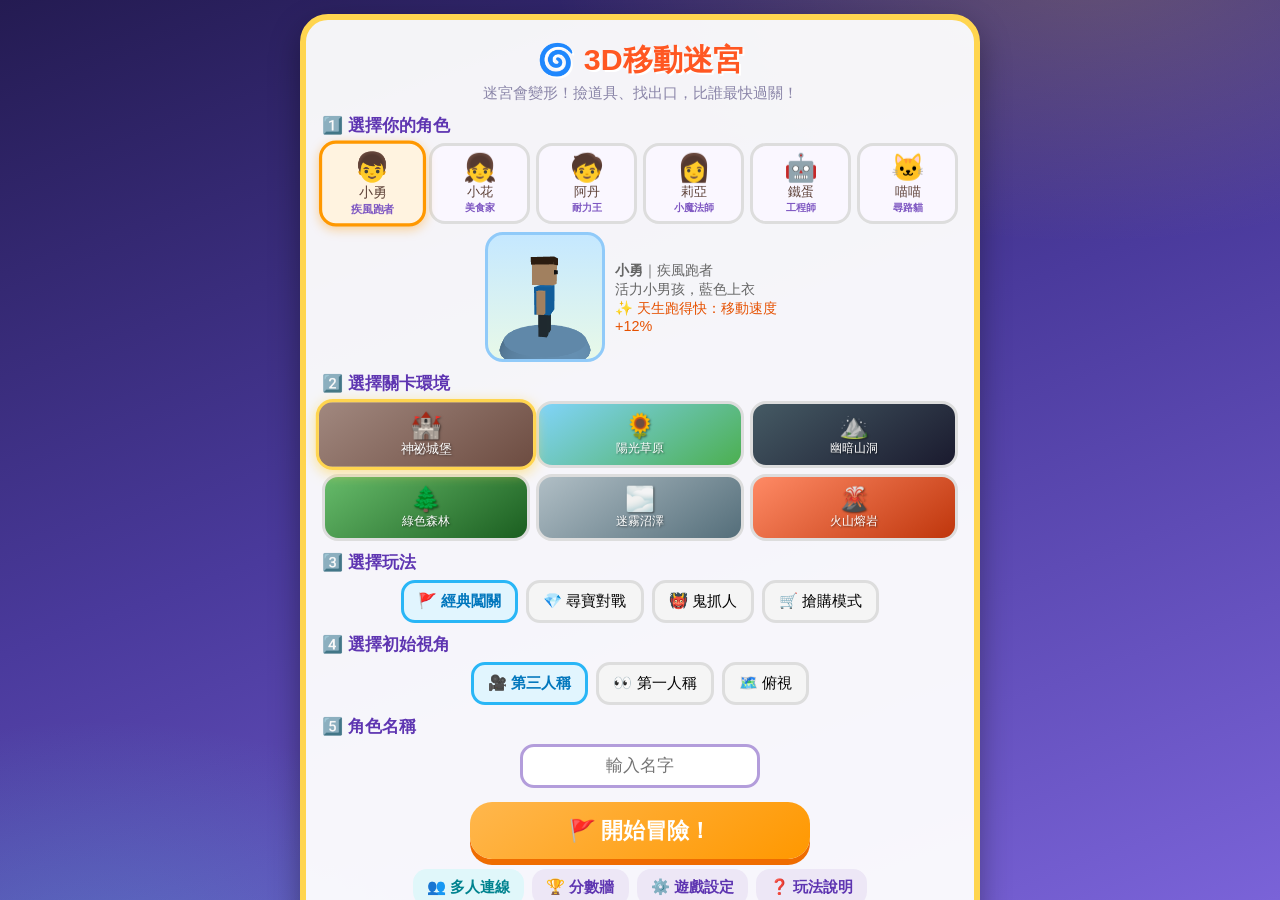
==== commit a3137fa7: "v1.15.0: checkout counters, cart weight, and readable minimap landmarks Checkout: - Two registers sp" ====
--- a/3D迷宮/index.html
+++ b/3D迷宮/index.html
@@ -176,6 +176,19 @@
 }
 #robBtn.ready{background:linear-gradient(145deg,#ffb74d,#ef6c00);animation:robPulse .7s infinite;}
 #robBtn:active{transform:scale(.9);}
+#coBtn{
+  position:absolute;right:calc(196px + env(safe-area-inset-right));bottom:calc(96px + env(safe-area-inset-bottom));
+  width:80px;height:80px;border-radius:50%;
+  border:4px solid #fff;background:linear-gradient(145deg,#4dd0e1,#00838f);color:#fff;
+  font-size:2rem;display:none;z-index:7;cursor:pointer;box-shadow:0 4px 14px rgba(0,0,0,.5);
+}
+#coBtn .cnt{
+  position:absolute;bottom:-8px;left:50%;transform:translateX(-50%);
+  background:#fff;color:#00838f;border-radius:10px;padding:0 6px;font-size:.75rem;font-weight:bold;white-space:nowrap;
+}
+#coBtn.ready{animation:robPulse .7s infinite;}
+#coBtn.busy{background:linear-gradient(145deg,#ffd54f,#ef6c00);}
+#coBtn:active{transform:scale(.9);}
 @keyframes robPulse{0%,100%{box-shadow:0 4px 14px rgba(0,0,0,.5);}50%{box-shadow:0 0 0 10px rgba(255,152,0,.35),0 4px 14px rgba(0,0,0,.5);}}
 #skillBtn{
   position:absolute;right:calc(186px + env(safe-area-inset-right));bottom:calc(96px + env(safe-area-inset-bottom));
@@ -379,6 +392,7 @@
   <button id="whistleBtn">📣<span class="cnt" id="whistleCnt">1</span></button>
   <button id="atkBtn">🐾</button>
   <button id="robBtn">🤏</button>
+  <button id="coBtn">💳<span class="cnt" id="coCnt"></span></button>
   <button id="skillBtn">🫥</button>
   <div id="stunOverlay"></div>
   <div id="joyZone"><div id="joyBase"></div><div id="joyStick"></div></div>
@@ -508,6 +522,7 @@
     <div class="adm-row"><label>👃 鬼抓人：鬼的嗅覺範圍（格）</label><input type="number" id="cfgSmell" min="1" max="8" step="1"></div>
     <div class="adm-row"><label>🛒 搶購模式：架上商品數量</label><input type="number" id="cfgGoods" min="6" max="60" step="1"></div>
     <div class="adm-row"><label>🛒 搶購模式：一場幾分鐘</label><input type="number" id="cfgShopMin" min="1" max="10" step="0.5"></div>
+    <div class="adm-row"><label>🛒 搶購模式：購物車裝滿（100% 重量）是多少 $</label><input type="number" id="cfgCartFull" min="100" max="2000" step="50"></div>
     <div class="adm-row" style="flex-direction:column;align-items:stretch;">
       <label>👁️ 開放的視角（單機與多人都適用）</label>
       <div style="display:flex;gap:12px;justify-content:center;margin-top:4px;">
@@ -540,7 +555,7 @@
   <div class="m-card" style="text-align:left;font-size:.95rem;line-height:1.7;">
     <h3 style="text-align:center;">❓ 玩法說明</h3>
     <div>🕹️ <b>平板/手機</b>：左半邊拖曳搖桿移動；右半邊拖曳轉視角；俯視時雙指開合拉近拉遠。</div>
-    <div>⌨️ <b>電腦</b>：WASD / 方向鍵移動 · 滑鼠按住右半邊拖曳（或 Q / E）轉視角 · <b>空白鍵</b>用鐵鍬 · <b>F</b> 用風箏 · <b>X</b> 攻擊（尋寶／鬼抓人）或搶奪商品（搶購）· <b>C</b> 隱身技能 · <b>G</b> 集合口哨 · <b>M</b> 開關大地圖 · <b>V</b> 切換視角 · 俯視時<b>滾輪</b>或 <b>＋/－</b> 拉近拉遠。</div>
+    <div>⌨️ <b>電腦</b>：WASD / 方向鍵移動 · 滑鼠按住右半邊拖曳（或 Q / E）轉視角 · <b>空白鍵</b>用鐵鍬 · <b>F</b> 用風箏 · <b>X</b> 攻擊（尋寶／鬼抓人）或搶奪商品（搶購）· <b>B</b> 結帳（搶購）· <b>C</b> 隱身技能 · <b>G</b> 集合口哨 · <b>M</b> 開關大地圖 · <b>V</b> 切換視角 · 俯視時<b>滾輪</b>或 <b>＋/－</b> 拉近拉遠。</div>
     <div>🚩 目標：走到發光的<b>金色傳送門</b>就過關，越快分數越高！</div>
     <div>🌀 迷宮每隔一段時間會<b>變形</b>！變形時不能移動，但你絕對不會被牆壁困住。</div>
     <div>🎁 道具（每次變形會重新出現）：</div>
@@ -568,6 +583,8 @@
     <div>🛒 <b>搶購模式</b>（單機跟兩個電腦玩，或多人連線）：場景變成<b>大賣場</b>——低天花板、輕鋼架、日光燈盤、會轉的吊扇、擺滿商品的<b>矮貨架</b>、靠牆的收銀台。因為貨架很矮，所以看得到遠方的商品和其他人，但走法還是迷宮！地上到處是商品：🍬糖果 $10、🍞麵包 $20、🥛牛奶 $30、🧃果汁 $35、🍫巧克力 $45、🧀起司 $60、🍖大肉排 $80、🦞龍蝦 $120，撿到就進購物車。<b>這個模式沒有任何技能</b>（不能攻擊、不能隱身、職業能力也不算），道具只有 ⚡加速藥水 和 😜調皮鬼；<b>大家的速度都一樣，而且比平常快 1.2 倍</b>。商品被搶走後過幾秒會在別的地方<b>重新上架</b>，時間到<b>誰的購物車金額最多誰就贏</b>！</div>
     <div style="padding-left:14px;">
       🛒 <b>每個人身前都推著一台購物車</b>：一開始是空的，買越多車上堆得越滿（最多 8 格，顏色就是你買到的東西），被搶走東西車上也會跟著變少——遠遠看就知道誰買得最多。<br>
+      🐢 <b>車越重跑越慢</b>：車上金額到 50% 速度從 1.2 掉到 1.1、75% 剩 1.0、裝滿只剩 0.9（裝滿是多少 $ 可以在遊戲設定調，預設 $400）。<br>
+      💳 <b>結帳檯</b>：場上有<b>兩台收銀機</b>（雙人局只有一台），位置在小地圖上會標出來，有藍色光柱和「結帳」招牌，<b>迷宮變換時也會換位置</b>。走到旁邊會出現<b>結帳鈕</b>（電腦按 <b>B</b>），按下去站著等 <b>5 秒</b>就結帳完成：車上的錢變成<b>已結帳</b>（安全入帳）、購物車清空、速度恢復。<b>結帳中不會被搶</b>，但也不能移動；迷宮變換會中斷結帳。最後計分是<b>已結帳 ＋ 車上</b>的總和。<br>
       🤏 <b>搶奪</b>：從對手身邊經過時按右下角的<b>搶奪鈕</b>（電腦按 <b>X</b>），會<b>隨機搶走對方購物車裡的一件商品</b>。有對手在旁邊時按鈕會變成橘色閃爍，離太遠會「搶空了」。搶到會顯示<b>搶到什麼</b>，被搶的人也會看到<b>被搶走什麼</b>。冷卻 1.5 秒；電腦也會搶你的東西（開場 8 秒後才開始，之後每 8 秒一次）。
     </div>
     <div>👥 <b>多人連線</b>（2～5 人，房主可選人數上限，視角可自由切換）：標題按「多人連線」，房主建房間唸房號給朋友加入。🏁 比賽搶終點：從不同角落出發搶中間的傳送門；👹 鬼抓人：被抓到就換你當鬼，時間到還是鬼就輸了；💎 尋寶：搶寶藏帶出口；🛒 搶購：比誰的購物車金額多（大地圖人數不足電腦會補位（最多補到房間上限））。</div>
@@ -585,10 +602,10 @@
    3D移動迷宮 — 給小朋友的變形迷宮冒險
    ===================================================== */
 const $=id=>document.getElementById(id);
-const GAME_VERSION='1.14.0';
+const GAME_VERSION='1.15.0';
 
 /* ---------- 設定（後台可調） ---------- */
-const DEFAULT_CFG={shiftMin:3,itemCount:6,foodCount:4,hungerMin:3,stunSec:3,pingSec:3,smellCells:3,mazeSize:13,musicOn:1,apiUrl:'',roomMax:3,goodsCount:16,shopMin:2.5,views:{fp:1,tp:1,top:1},broker:'wss://broker.emqx.io:8084/mqtt'};
+const DEFAULT_CFG={shiftMin:3,itemCount:6,foodCount:4,hungerMin:3,stunSec:3,pingSec:3,smellCells:3,mazeSize:13,musicOn:1,apiUrl:'',roomMax:3,goodsCount:16,shopMin:2.5,cartFull:400,views:{fp:1,tp:1,top:1},broker:'wss://broker.emqx.io:8084/mqtt'};
 let CFG={...DEFAULT_CFG};
 try{const s=JSON.parse(localStorage.getItem('maze3d_cfg')||'{}');CFG={...DEFAULT_CFG,...s};}catch(e){}
 function saveCfg(){localStorage.setItem('maze3d_cfg',JSON.stringify(CFG));}
@@ -662,6 +679,8 @@
  {emoji:'🍖',name:'大肉排', price:80, weight:5,  color:0xef9a9a},
  {emoji:'🦞',name:'龍蝦',   price:120,weight:3,  color:0xff7043},
 ];
+const CHECKOUT_MS=5000;      // 結帳要站著等幾秒
+const CHECKOUT_RANGE=2.6;    // 走多近才會出現結帳鈕
 const CART_SLOTS=8;          // 購物車最多堆幾格（兩層 × 每層 4 格）
 const CART_PER_SLOT=60;      // 每多 $60 就多堆一格
 const SHOP_RESTOCK_MS=6000; // 商品被搶走後幾秒重新上架
@@ -670,7 +689,19 @@
 const SHOP_ROB_CD=1500;     // 搶奪冷卻
 function isShop(){ return MP.on&&MP.mode==='shop'; }
 function skillsAllowed(){ return !isShop(); } // 搶購模式沒有任何技能
-function shopSpeed(){ return isShop()?SHOP_SPEED_MUL:1; }
+/* 購物車有多重（0～1）：用車上「還沒結帳」的金額算 */
+function cartLoad(id){
+  const full=Math.max(50,CFG.cartFull||400);
+  return Math.min(1,(MP.carts[id!==undefined?id:MP.id]||0)/full);
+}
+/* 越重跑越慢：<50% 是 1.2 倍，50% 掉到 1.1、75% 剩 1.0、裝滿只剩 0.9 */
+function loadSpeed(load){
+  if(load>=1)return 0.9;
+  if(load>=0.75)return 1.0;
+  if(load>=0.5)return 1.1;
+  return SHOP_SPEED_MUL;
+}
+function shopSpeed(){ return isShop()?loadSpeed(cartLoad(MP.id)):1; }
 function jobPerk(key){ return isShop()?undefined:CH()[key]; } // 搶購模式大家能力一樣
 /* 把第 i 個商品放到某格（補貨也共用；房主決定位置後廣播，大家畫面一致） */
 function placeGood(i,gi,cx,cy){
@@ -724,7 +755,7 @@
  satiety:100, drainPerSec:100/180, hungerMul:1, hungerOn:true, hungerLethal:true, starvedNoted:false,
  kites:0, whistles:0, visionUntil:0, owlUntil:0, viewBefore:null, topZoom:22,
  smellMarks:null, smellTarget:null, smellPath:null, smellPathAt:0,
- stunnedUntil:0, atkCoolUntil:0, spMode:'classic',
+ stunnedUntil:0, atkCoolUntil:0, spMode:'classic', coUntil:0, registers:[],
  visited:null, solutionPath:null, mapUntil:0, compassUntil:0, ghostUntil:0,
  muted:!CFG.musicOn,
 };
@@ -1514,6 +1545,21 @@
       placed=true;
     }
   }
+  // 🛒 搶購模式：收銀機（雙人一台、其他兩台；每次迷宮變換都會換位置）
+  G.registers=[];
+  if(isShop()){
+    const want=(MP.roster&&MP.roster.length<=2)?1:2;
+    const far=Math.max(3,Math.floor(Math.min(G.mazeW,G.mazeH)/2));
+    let rt=0;
+    while(G.registers.length<want&&rt<400){
+      rt++;
+      const cx=Math.floor(RNG()*G.mazeW), cy=Math.floor(RNG()*G.mazeH);
+      const key=cx+','+cy; if(used.has(key))continue;
+      if(G.registers.some(r=>Math.abs(r.cx-cx)+Math.abs(r.cy-cy)<far))continue; // 兩台要離得夠遠
+      used.add(key);
+      G.registers.push(makeRegister(G.registers.length+1,cx,cy));
+    }
+  }
   // 🛒 搶購模式：路徑上的商品
   G.goods=[];
   if(isShop()){
@@ -1917,6 +1963,7 @@
 let stepAcc=0;
 function updatePlayer(dt,t){
   if(G.frozen||performance.now()<G.stunnedUntil)return;
+  if(isCheckingOut(MP.id)){ if(G.myCart)G.myCart.position.z=Math.max(0.24,Math.min(0.62,frontClear(1.05)-0.36)); return; } // 結帳中站在收銀機前
   // 讀輸入：搖桿 or 鍵盤
   let ix=joy.dx, iy=joy.dy;
   if(!joy.active){
@@ -2189,6 +2236,7 @@
     if(c==='Space'){e.preventDefault();useShovel();}
     if(c==='KeyF')useKite();
     if(c==='KeyX'){ if(isShop())doRob(); else doAttack(); }
+    if(c==='KeyB'&&isShop())startCheckout();
     if(c==='KeyC')useSkill();
     if(c==='KeyG')useWhistle();
     if(c==='KeyV')$('viewToggle').click();
@@ -2234,16 +2282,36 @@
       ctx.fillText(it.type.emoji,gx(c.x)+cw/2,gy(c.y)+ch*0.8);
     }
   }
-  // 出口
-  ctx.font=(big?26:12)+'px sans-serif'; ctx.textAlign='center';
-  ctx.fillText('🚩',gx(G.exitCell.x)+cw/2,gy(G.exitCell.y)+ch*0.85);
-  // 🛒 搶購模式：商品位置（大賣場本來就看得到，地圖同步標示）
-  if(isShop()&&G.goods){
-    ctx.font=(big?16:9)+'px sans-serif'; ctx.textAlign='center';
-    for(const gd of G.goods){
-      if(gd.taken)continue;
-      const c=worldToCell(gd.x,gd.z);
-      ctx.fillText(gd.g.emoji,gx(c.x)+cw/2,gy(c.y)+ch*0.8);
+  // 重要地標（出口 / 收銀機 / 寶藏）：小地圖也要看得清楚，不用特地打開大地圖
+  const mf=big?26:Math.max(16,cw*1.35);           // 小地圖用格子大小算字級，才不會小到看不見
+  const mark=(emoji,cx,cy)=>{
+    const px=gx(cx)+cw/2, py=gy(cy)+ch/2;
+    ctx.beginPath(); ctx.arc(px,py,mf*0.52,0,6.28);
+    ctx.fillStyle='rgba(12,10,34,.82)'; ctx.fill();
+    ctx.strokeStyle='rgba(255,255,255,.9)'; ctx.lineWidth=big?2:1.5; ctx.stroke();
+    ctx.font=mf+'px sans-serif'; ctx.textAlign='center'; ctx.textBaseline='middle';
+    ctx.fillText(emoji,px,py+mf*0.06);
+    ctx.textBaseline='alphabetic';
+  };
+  // 出口（搶購模式沒有出口就不畫）
+  if(!isShop())mark('🚩',G.exitCell.x,G.exitCell.y);
+  // 🛒 搶購模式：收銀機 + 商品位置
+  if(isShop()){
+    for(const r of (G.registers||[]))mark('💳',r.cx,r.cy);
+    if(G.goods){
+      for(const gd of G.goods){
+        if(gd.taken)continue;
+        const c=worldToCell(gd.x,gd.z);
+        const px=gx(c.x)+cw/2, py=gy(c.y)+ch/2;
+        if(big){
+          ctx.font='16px sans-serif'; ctx.textAlign='center';
+          ctx.fillText(gd.g.emoji,px,py+5);
+        }else{                                    // 小地圖畫成商品顏色的點，才看得出來
+          ctx.beginPath(); ctx.arc(px,py,Math.max(2.5,cw*0.24),0,6.28);
+          ctx.fillStyle='#'+gd.g.color.toString(16).padStart(6,'0'); ctx.fill();
+          ctx.strokeStyle='rgba(0,0,0,.5)'; ctx.lineWidth=1; ctx.stroke();
+        }
+      }
     }
   }
   // 鬼抓人雷達：顯示大家的位置（喵喵能力 / 鬼的雷達能力）
@@ -2260,7 +2328,7 @@
   if(MP.on&&MP.mode==='treasure'&&MP.treasure){
     ctx.font=(big?24:12)+'px sans-serif';
     if(!MP.treasure.holder){
-      ctx.fillText('💎',gx(MP.treasure.cell.x)+cw/2,gy(MP.treasure.cell.y)+ch*0.8);
+      mark('💎',MP.treasure.cell.x,MP.treasure.cell.y);
     }else if(MP.treasure.lastPing){
       const mx=pad+(MP.treasure.lastPing.x/G.cell+(W-1)/2)*cw+cw*0.5;
       const my=pad+(MP.treasure.lastPing.z/G.cell+(H-1)/2)*ch+ch*0.5;
@@ -2305,6 +2373,28 @@
   el.style.background=`radial-gradient(circle at ${cx.toFixed(0)}px ${cy.toFixed(0)}px, rgba(0,0,0,0) ${r0.toFixed(0)}px, ${col} ${r1.toFixed(0)}px)`;
 }
 
+/* 🛒 收銀機：櫃檯＋輸送帶＋高高的招牌（貨架很矮，遠遠就看得到） */
+function makeRegister(no,cx,cy){
+  const p=cellToWorld(cx,cy);
+  const g=new THREE.Group(); g.position.set(p.x,0,p.z);
+  const M=c=>new THREE.MeshLambertMaterial({color:c});
+  const put=(w,h,d,x,y,z,c)=>{const m=new THREE.Mesh(new THREE.BoxGeometry(w,h,d),M(c));m.position.set(x,y,z);g.add(m);return m;};
+  put(1.9,0.9,0.9, 0,0.45,0, 0xd7e3ec);          // 櫃檯
+  put(1.6,0.08,0.5, 0,0.93,0, 0x546e7a);         // 輸送帶
+  put(0.5,0.34,0.4, 0.62,1.12,0, 0x455a64);      // 收銀機台
+  const card=makeEmojiSprite('💳',0.7); card.position.set(0.62,1.45,0); g.add(card);
+  put(0.09,2.3,0.09, -0.8,1.15,0, 0x90a4ae);     // 招牌柱
+  const sign=makeTextSprite('💳 結帳 '+no); sign.scale.set(3.0,0.76,1); sign.position.set(-0.8,2.75,0); g.add(sign);
+  // 直達天花板的光柱：貨架擋不住，全場都看得到收銀機在哪
+  const beam=new THREE.Mesh(new THREE.CylinderGeometry(0.45,0.45,3.1,10,1,true),
+    new THREE.MeshBasicMaterial({color:0x4dd0e1,transparent:true,opacity:0.38,side:THREE.DoubleSide,depthWrite:false}));
+  beam.position.y=1.55; g.add(beam);
+  const glow=new THREE.Mesh(new THREE.TorusGeometry(1.25,0.09,8,24),
+    new THREE.MeshBasicMaterial({color:0x4dd0e1,transparent:true,opacity:0.85}));
+  glow.rotation.x=Math.PI/2; glow.position.y=0.12; g.add(glow);
+  itemGroup.add(g);
+  return {cx,cy,x:p.x,z:p.z,group:g,glow,sign,beam};
+}
 /* 🛒 每個人身前的購物車：一開始空空的，買越多堆得越滿 */
 function buildCart(){
   const g=new THREE.Group();
@@ -2369,6 +2459,71 @@
   MP.carts[id]=(MP.carts[id]||0)+g.price;
 }
 function fromMyBot(id){ return !!(MP.host&&MP.bots&&MP.bots.some(b=>b.id===id)); }
+function shopTotal(id){ return (MP.banked[id]||0)+(MP.carts[id]||0); }   // 已結帳＋還在車上
+function isCheckingOut(id){ return performance.now()<(id===MP.id?G.coUntil:(MP.coUntil[id]||0)); }
+/* 離最近的收銀機多遠 */
+function nearRegister(x,z){
+  let best=null,bd=1e9;
+  for(const r of (G.registers||[])){
+    const d=(r.x-x)**2+(r.z-z)**2;
+    if(d<bd){bd=d;best=r;}
+  }
+  return best?{reg:best,dist:Math.sqrt(bd)}:null;
+}
+/* 💳 結帳：站在收銀機旁邊按鈕，等 5 秒把車上的東西結掉（結帳中不會被搶） */
+function updateCheckoutBtn(){
+  const btn=$('coBtn');
+  const on=isShop()&&MP.started&&!MP.ended;
+  if(!on){btn.style.display='none';return;}
+  if(isCheckingOut(MP.id)){
+    const left=Math.ceil((G.coUntil-performance.now())/1000);
+    btn.style.display='block'; btn.classList.add('busy'); btn.classList.remove('ready');
+    btn.innerHTML='💳<span class="cnt">'+left+'</span>';
+    return;
+  }
+  btn.classList.remove('busy');
+  const near=nearRegister(G.px,G.pz);
+  const can=near&&near.dist<CHECKOUT_RANGE&&(MP.carts[MP.id]||0)>0;
+  btn.style.display=can?'block':'none';
+  btn.classList.toggle('ready',!!can);
+  btn.innerHTML='💳<span class="cnt">$'+(MP.carts[MP.id]||0)+'</span>';
+}
+function startCheckout(){
+  if(!isShop()||!MP.started||MP.ended||G.frozen)return;
+  if(isCheckingOut(MP.id))return;
+  const near=nearRegister(G.px,G.pz);
+  if(!near||near.dist>=CHECKOUT_RANGE){showToast('💳 要走到收銀機旁邊才能結帳',1400);return;}
+  if(!(MP.carts[MP.id]||0)){showToast('🤷 購物車是空的，沒東西可以結',1400);return;}
+  G.coUntil=performance.now()+CHECKOUT_MS;
+  G.coCancelRound=MP.round;
+  mpSend({t:'costart',ms:CHECKOUT_MS});
+  AudioEng.sfxUse();
+  showToast('💳 結帳中…請稍等 5 秒（結帳時不會被搶）',2400);
+}
+function finishCheckout(){
+  const v=MP.carts[MP.id]||0;
+  G.coUntil=0;
+  if(!v)return;
+  mpSend({t:'codone',v});
+  AudioEng.sfxCoin();
+}
+function cancelCheckout(msg){
+  if(!isCheckingOut(MP.id))return;
+  G.coUntil=0; mpSend({t:'coend'});
+  if(msg)showToast(msg,1800);
+}
+/* 收銀機的招牌會轉、光圈會呼吸，遠遠就看得到 */
+function animRegisters(t){
+  for(const r of (G.registers||[])){
+    r.glow.rotation.z=t*1.2;
+    r.glow.material.opacity=0.55+Math.sin(t*3)*0.3;
+    // 走近時光柱與招牌淡出，才不會擋住結帳的畫面
+    const d=Math.hypot(r.x-G.px,r.z-G.pz);
+    const k=Math.max(0,Math.min(1,(d-2.4)/4));
+    r.beam.visible=k>0.03; r.beam.material.opacity=0.38*k;
+    r.sign.material.opacity=Math.max(0.25,k);
+  }
+}
 /* 🤏 搶奪：靠近對手時按按鈕（電腦按 X），隨機搶走對方購物車裡的一件商品 */
 function robTarget(){
   if(!isShop()||!MP.started||MP.ended||G.frozen)return null;
@@ -2395,6 +2550,7 @@
   MP.robCoolUntil=now+SHOP_ROB_CD;
   const to=robTarget();
   if(!to){ showToast('💨 搶空了！要靠近對手才搶得到',1200); return; }
+  if(isCheckingOut(to)){ showToast('💳 '+mpName(to)+' 正在結帳，搶不到！',1600); return; }
   const lst=MP.cartList[to]||[];
   if(!lst.length){ showToast('🤷 '+mpName(to)+' 的購物車是空的！',1400); return; }
   const idx=Math.floor(Math.random()*lst.length);
@@ -2418,13 +2574,16 @@
   refreshCarts();
   $('cartWrap').style.display=on?'':'none';
   if(!on)return;
-  const mine=MP.carts[MP.id]||0;
+  const cart=MP.carts[MP.id]||0, bank=MP.banked[MP.id]||0, mine=bank+cart;
   $('cartAmt').textContent='$'+mine;
-  const sorted=MP.roster.map(r=>({id:r.id,v:MP.carts[r.id]||0})).sort((a,b)=>b.v-a.v);
+  const sorted=MP.roster.map(r=>({id:r.id,v:shopTotal(r.id)})).sort((a,b)=>b.v-a.v);
   const rank=sorted.findIndex(x=>x.id===MP.id)+1;
   const left=(G.goods||[]).filter(g=>!g.taken).length;
   const top=sorted[0];
-  $('cartRank').textContent='第'+rank+'名'+((top&&top.id!==MP.id)?('｜領先 $'+top.v):'')+'｜剩 '+left+' 件';
+  const load=Math.round(cartLoad(MP.id)*100);
+  const wt=load>=100?'🐢滿了':(load>=75?'🐌重':(load>=50?'😮‍💨有點重':''));
+  $('cartRank').textContent='第'+rank+'名'+((top&&top.id!==MP.id)?('｜領先 $'+top.v):'')
+    +'｜車上 $'+cart+'（'+load+'%'+(wt?' '+wt:'')+'）｜剩 '+left+' 件';
 }
 
 /* =====================================================
@@ -2545,6 +2704,7 @@
   }
 }
 function doShift(){
+  if(isShop())cancelCheckout('🌀 迷宮變換，結帳中斷了！收銀機也換位置囉');
   G.shifting=true; G.frozen=true;
   $('shiftWarn').style.display='flex';
   AudioEng.sfxAlarm(); setTimeout(()=>AudioEng.sfxAlarm(),700);
@@ -2831,7 +2991,7 @@
   const cGroup=new THREE.Group(); cGroup.add(compass3D); compass3D.position.z=0.35;
   scene.add(cGroup); compass3D=cGroup;
   // 狀態重設
-  G.items=[]; G.foods=[]; G.goods=[]; G.effects={}; G.shovels=jobPerk('startShovels')||0; G.starBonus=0; G.timeOffset=0;
+  G.items=[]; G.foods=[]; G.goods=[]; G.registers=[]; G.coUntil=0; G.effects={}; G.shovels=jobPerk('startShovels')||0; G.starBonus=0; G.timeOffset=0;
   G.satiety=100; G.hungerMul=1;
   G.hungerOn=!(MP.on&&(MP.mode==='treasure'||MP.mode==='shop')); // 尋寶／搶購不用擔心肚子餓
   G.hungerLethal=!(MP.on&&MP.mode==='tag');        // 鬼抓人：肚子餓只會變慢，不會失敗
@@ -2914,7 +3074,11 @@
   }
   if(MP.on&&MP.started)mpFrame(dt);
   updateShiftTimer();
-  updateRobBtn();
+  updateRobBtn(); updateCheckoutBtn();
+  if(isShop()){
+    animRegisters(t);
+    if(G.coUntil&&performance.now()>=G.coUntil)finishCheckout();
+  }
   updatePlayer(dt,t);
   updateCamera(dt);
   updateParticles(dt);
@@ -3013,6 +3177,7 @@
   $('whistleBtn').onclick=useWhistle;
   $('atkBtn').onclick=doAttack;
   $('robBtn').onclick=doRob;
+  $('coBtn').onclick=startCheckout;
   $('skillBtn').onclick=useSkill;
   const zoomBy=d=>{G.topZoom=Math.max(10,Math.min(48,G.topZoom+d));};
   $('zoomInBtn').onclick=()=>zoomBy(-5);
@@ -3045,7 +3210,7 @@
     $('cfgShiftMin').value=CFG.shiftMin; $('cfgItems').value=CFG.itemCount;
     $('cfgFood').value=CFG.foodCount; $('cfgHunger').value=CFG.hungerMin;
     $('cfgStun').value=CFG.stunSec; $('cfgPing').value=CFG.pingSec; $('cfgSmell').value=CFG.smellCells;
-    $('cfgGoods').value=CFG.goodsCount; $('cfgShopMin').value=CFG.shopMin;
+    $('cfgGoods').value=CFG.goodsCount; $('cfgShopMin').value=CFG.shopMin; $('cfgCartFull').value=CFG.cartFull;
     $('cfgVtp').checked=!!CFG.views.tp; $('cfgVfp').checked=!!CFG.views.fp; $('cfgVtop').checked=!!CFG.views.top;
     $('cfgSize').value=CFG.mazeSize; $('cfgMusic').value=CFG.musicOn?'1':'0';
     $('cfgApi').value=CFG.apiUrl; $('cfgBroker').value=CFG.broker;
@@ -3061,6 +3226,7 @@
     CFG.smellCells=Math.max(1,Math.min(8,parseInt($('cfgSmell').value)||3));
     CFG.goodsCount=Math.max(6,Math.min(60,parseInt($('cfgGoods').value)||16));
     CFG.shopMin=Math.max(1,Math.min(10,parseFloat($('cfgShopMin').value)||2.5));
+    CFG.cartFull=Math.max(100,Math.min(2000,parseInt($('cfgCartFull').value)||400));
     CFG.views={tp:$('cfgVtp').checked?1:0,fp:$('cfgVfp').checked?1:0,top:$('cfgVtop').checked?1:0};
     if(!CFG.views.tp&&!CFG.views.fp&&!CFG.views.top)CFG.views={fp:1,tp:1,top:1}; // 全關＝視同全開
     applyViewConfig();
@@ -3185,7 +3351,8 @@
   taggedId:null, tagImmuneUntil:0, raceEndAt:0, finishers:[],
   meFinished:false, meOut:false,
   treasure:null, bots:null, stunSec:3, pingSec:3, twinSent:false,
-  itPower:null, hp:{}, itRegenAt:0, whistleHolder:null, carts:{}, cartList:{}, shopEndSent:false, robCoolUntil:0,
+  itPower:null, hp:{}, itRegenAt:0, whistleHolder:null, carts:{}, cartList:{}, banked:{}, coUntil:{},
+  shopEndSent:false, robCoolUntil:0,
   net:null, posTimer:null, helloTimer:null,
 };
 function mpTopic(){return 'ziwei-maze3d/'+MP.room;}
@@ -3287,7 +3454,7 @@
       MP.bots=null;
       if(MP.host&&(m.mode==='treasure'||m.mode==='tag'||m.mode==='shop')){
         MP.bots=m.players.filter(pl=>pl.bot).map(pl=>
-          ({id:pl.id,charIdx:pl.charIdx,x:0,z:0,cell:{x:0,y:0},h:0,path:null,pathI:0,goalKey:'',repathAt:0,stunnedUntil:0,atkAt:0,robAt:0}));
+          ({id:pl.id,charIdx:pl.charIdx,x:0,z:0,cell:{x:0,y:0},h:0,path:null,pathI:0,goalKey:'',repathAt:0,stunnedUntil:0,atkAt:0,robAt:0,coUntil:0,coPending:false}));
       }
       MP.finishers=[]; MP.outs={}; MP.raceEndAt=0; MP.meFinished=false; MP.meOut=false;
       G.lvlIdx=m.lvl;
@@ -3299,7 +3466,7 @@
         const wp=cellToWorld(b.cell.x,b.cell.y); b.x=wp.x; b.z=wp.z;
       }
       if(MP.mode==='shop'){
-        MP.carts={}; MP.cartList={}; MP.robCoolUntil=0;
+        MP.carts={}; MP.cartList={}; MP.banked={}; MP.coUntil={}; MP.robCoolUntil=0; G.coUntil=0;
         G.roundEndsAt=performance.now()+MP.roundMs; MP.shopEndSent=false;
         if(MP.bots)for(const b of MP.bots)b.robAt=performance.now()+8000; // 開場先讓大家好好買
         updateShopHud();
@@ -3448,6 +3615,24 @@
       }
       updateShopHud();
       break;}
+    case 'costart':
+      if(!MP.started||MP.mode!=='shop'||MP.ended)break;
+      MP.coUntil[m.f]=now+(m.ms||CHECKOUT_MS);
+      if(m.f!==MP.id)showToast('💳 '+mpName(m.f)+' 正在結帳…',1400);
+      break;
+    case 'coend':
+      MP.coUntil[m.f]=0;
+      break;
+    case 'codone':{
+      if(!MP.started||MP.mode!=='shop'||MP.ended)break;
+      MP.coUntil[m.f]=0;
+      const v=Math.max(0,Math.min(m.v||0,MP.carts[m.f]||0));
+      MP.banked[m.f]=(MP.banked[m.f]||0)+v;
+      MP.carts[m.f]=0; MP.cartList[m.f]=[];
+      if(m.f===MP.id)showToast('✅ 結帳完成！$'+v+' 已經入帳，購物車清空了',2400);
+      else showToast('💳 '+mpName(m.f)+' 結完帳了（$'+v+'）',1600);
+      updateShopHud();
+      break;}
     case 'restock':{
       if(!MP.started||MP.mode!=='shop'||MP.ended||m.round!==MP.round)break;
       if(!G.goods||!G.goods[m.i])break;
@@ -3459,13 +3644,16 @@
       MP.ended=true; G.frozen=true;
       AudioEng.stopMusic(); AudioEng.stopItemLoop();
       if(m.carts)MP.carts=m.carts;
-      const rows=MP.roster.map(r=>({name:r.name,id:r.id,v:MP.carts[r.id]||0})).sort((a,b)=>b.v-a.v);
+      if(m.banked)MP.banked=m.banked;
+      const rows=MP.roster.map(r=>({name:r.name,id:r.id,v:shopTotal(r.id),b:MP.banked[r.id]||0})).sort((a,b)=>b.v-a.v);
       const win=rows[0];
       if(win&&win.id===MP.id)AudioEng.sfxWin(); else AudioEng.sfxLose();
       const medals=['🥇','🥈','🥉'];
       let html='';
       rows.forEach((r,i)=>{
-        html+=`<div>${medals[i]||'🎖️'} ${escapeHtml(r.name)} — <b>$${r.v}</b>${r.id===MP.id?'（你）':''}</div>`;
+        html+=`<div>${medals[i]||'🎖️'} ${escapeHtml(r.name)} — <b>$${r.v}</b>`
+          +`<span style="font-size:.8rem;color:#8be9fd;">（已結帳 $${r.b}）</span>`
+          +`${r.id===MP.id?'（你）':''}</div>`;
       });
       $('cartWrap').style.display='none';
       showMPResults('🛒 搶購結果',html);
@@ -3620,7 +3808,7 @@
     if(MP.host&&!G.frozen)shopRestock(now); // 補貨：架上永遠有東西可以搶
     if(MP.host&&!MP.shopEndSent&&left<=0){
       MP.shopEndSent=true;
-      mpSend({t:'shopend',carts:MP.carts});
+      mpSend({t:'shopend',carts:MP.carts,banked:MP.banked});
     }
   }
   // 鬼抓人：電腦 AI（房主端模擬）
@@ -3661,6 +3849,7 @@
     if(r.id===b.id)continue;
     const q=botPosOf(r.id); if(!q)continue;
     if((q.x-b.x)**2+(q.z-b.z)**2>SHOP_ROB_RANGE*SHOP_ROB_RANGE)continue;
+    if(isCheckingOut(r.id))continue;             // 人家在結帳，不能搶
     const lst=MP.cartList[r.id]||[];
     if(!lst.length)continue;
     b.robAt=now+8000;
@@ -3694,6 +3883,25 @@
 function botSimShop(dt,now){
   for(const b of MP.bots){
     if(now<(b.stunnedUntil||0))continue;
+    if(b.coPending&&now>=(b.coUntil||0)){      // 結帳時間到
+      b.coPending=false;
+      mpSend({t:'codone',f:b.id,v:MP.carts[b.id]||0});
+      continue;
+    }
+    if(now<(b.coUntil||0))continue;            // 結帳中站著不動
+    const spd=loadSpeed(cartLoad(b.id));
+    // 車太重就先去結帳，結完再繼續買
+    if(!b.coPending&&cartLoad(b.id)>=0.6&&(G.registers||[]).length){
+      let best=null,bd=1e9;
+      for(const r of G.registers){const d=(r.x-b.x)**2+(r.z-b.z)**2;if(d<bd){bd=d;best=r;}}
+      if(best){
+        if(bd<CHECKOUT_RANGE*CHECKOUT_RANGE){
+          b.coPending=true; b.coUntil=now+CHECKOUT_MS; b.path=null;
+          mpSend({t:'costart',f:b.id,ms:CHECKOUT_MS});
+        }else botWalk(b,{x:best.cx,y:best.cy},'reg'+best.cx+','+best.cy,dt,now,spd);
+        continue;
+      }
+    }
     botTryRob(b,now);
     let best=null,bd=1e9,bi=-1;
     (G.goods||[]).forEach((gd,i)=>{
@@ -3703,7 +3911,7 @@
     });
     if(!best)continue;
     const c=worldToCell(best.x,best.z);
-    botWalk(b,c,'g'+bi,dt,now,SHOP_SPEED_MUL);
+    botWalk(b,c,'g'+bi,dt,now,spd);
     if(bd<1.4){ // 撿到（裝進購物車要花點時間，才不會把貨架掃光）
       best.taken=true; best.backAt=now+SHOP_RESTOCK_MS; best.sprite.visible=false; best.tag.visible=false;
       cartAdd(b.id,best.gi);
@@ -3910,7 +4118,8 @@
   MP.players={}; MP.roster=[]; MP.on=false; MP.started=false; MP.ended=false; MP.endSent=false;
   MP.taggedId=null; MP.finishers=[]; MP.outs={}; MP.meFinished=false; MP.meOut=false; MP.raceEndAt=0;
   MP.treasure=null; MP.bots=null; MP.twinSent=false;
-  MP.itPower=null; MP.hp={}; MP.itRegenAt=0; MP.whistleHolder=null; MP.carts={}; MP.cartList={}; MP.shopEndSent=false; MP.robCoolUntil=0;
+  MP.itPower=null; MP.hp={}; MP.itRegenAt=0; MP.whistleHolder=null; MP.carts={}; MP.cartList={};
+  MP.banked={}; MP.coUntil={}; MP.shopEndSent=false; MP.robCoolUntil=0;
   $('cartWrap').style.display='none';
   G.invisUntil=0; G.skillCoolUntil=0; G.radarPings=null;
   G.smellMarks=null; G.smellTarget=null; G.smellPath=null; $('smellHud').style.display='none';
@@ -3918,7 +4127,7 @@
   G.whistles=0; $('whistleBtn').style.display='none';
   G.stunnedUntil=0; G.treasureMesh=null; G.myGem=null;
   $('stunOverlay').style.display='none'; $('treasureBanner').style.display='none';
-  $('atkBtn').style.display='none'; $('robBtn').style.display='none';
+  $('atkBtn').style.display='none'; $('robBtn').style.display='none'; $('coBtn').style.display='none';
   $('tagBanner').style.display='none';
   $('mpModal').style.display='none'; $('mpResult').style.display='none';
   $('mpSetup').style.display='block'; $('mpLobby').style.display='none';
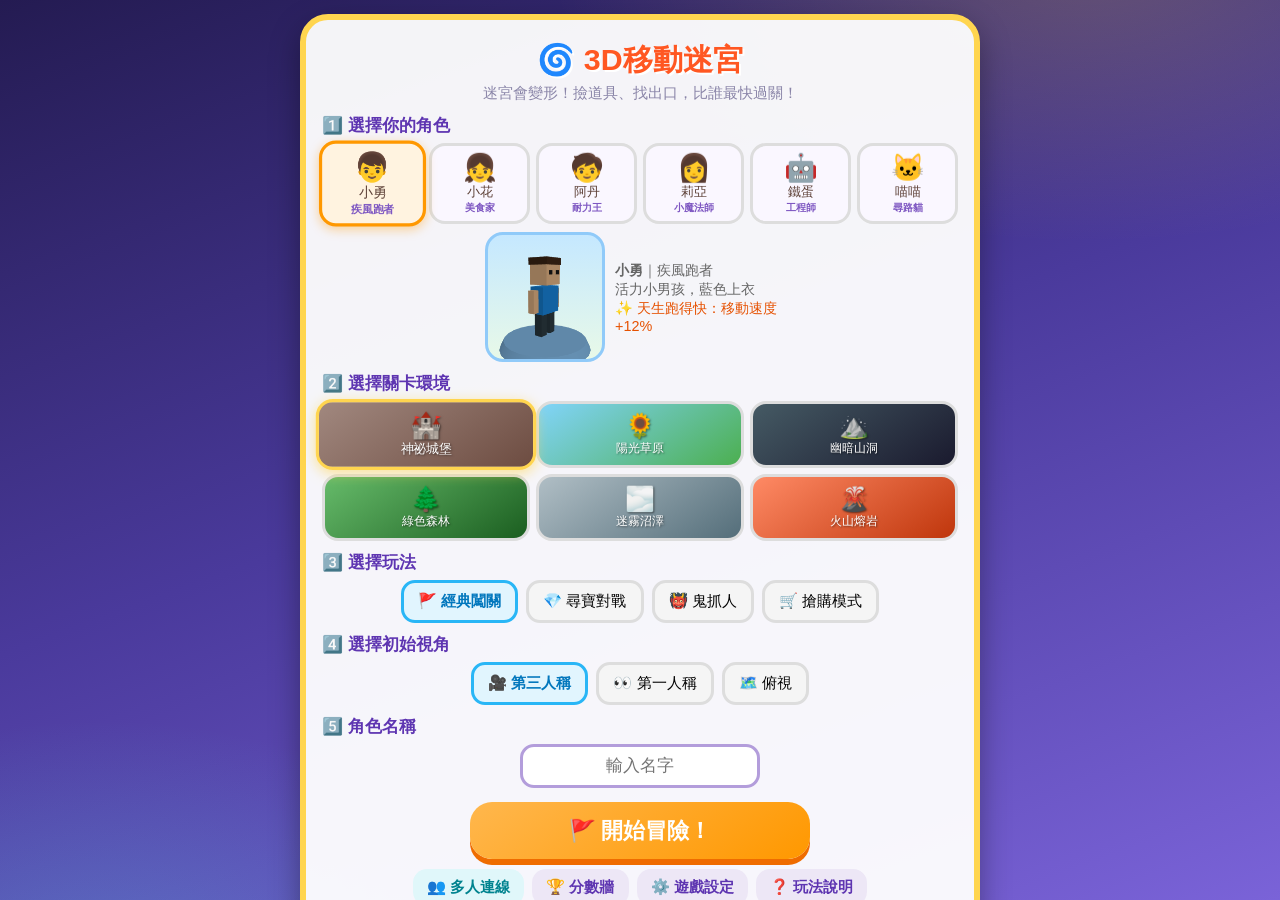
==== commit 9b8bb1f7: "v1.15.1: action buttons work while you are moving On a tablet, holding the joystick with one thumb a" ====
--- a/3D迷宮/index.html
+++ b/3D迷宮/index.html
@@ -168,6 +168,7 @@
   font-size:2rem;display:none;z-index:7;cursor:pointer;box-shadow:0 4px 14px rgba(0,0,0,.5);
 }
 #atkBtn:active{transform:scale(.9);}
+.pressing{transform:scale(.88)!important;filter:brightness(1.15);}
 #robBtn{
   position:absolute;right:calc(100px + env(safe-area-inset-right));bottom:calc(96px + env(safe-area-inset-bottom));width:80px;height:80px;border-radius:50%;
   border:4px solid #fff;background:linear-gradient(145deg,#bdbdbd,#757575);color:#fff;
@@ -554,7 +555,7 @@
 <div class="modal" id="helpModal">
   <div class="m-card" style="text-align:left;font-size:.95rem;line-height:1.7;">
     <h3 style="text-align:center;">❓ 玩法說明</h3>
-    <div>🕹️ <b>平板/手機</b>：左半邊拖曳搖桿移動；右半邊拖曳轉視角；俯視時雙指開合拉近拉遠。</div>
+    <div>🕹️ <b>平板/手機</b>：左半邊拖曳搖桿移動；右半邊拖曳轉視角；俯視時雙指開合拉近拉遠。<b>一邊拖搖桿一邊按右下角的按鈕（攻擊／搶奪／結帳／鐵鍬…）都可以，不用停下來。</b></div>
     <div>⌨️ <b>電腦</b>：WASD / 方向鍵移動 · 滑鼠按住右半邊拖曳（或 Q / E）轉視角 · <b>空白鍵</b>用鐵鍬 · <b>F</b> 用風箏 · <b>X</b> 攻擊（尋寶／鬼抓人）或搶奪商品（搶購）· <b>B</b> 結帳（搶購）· <b>C</b> 隱身技能 · <b>G</b> 集合口哨 · <b>M</b> 開關大地圖 · <b>V</b> 切換視角 · 俯視時<b>滾輪</b>或 <b>＋/－</b> 拉近拉遠。</div>
     <div>🚩 目標：走到發光的<b>金色傳送門</b>就過關，越快分數越高！</div>
     <div>🌀 迷宮每隔一段時間會<b>變形</b>！變形時不能移動，但你絕對不會被牆壁困住。</div>
@@ -602,7 +603,7 @@
    3D移動迷宮 — 給小朋友的變形迷宮冒險
    ===================================================== */
 const $=id=>document.getElementById(id);
-const GAME_VERSION='1.15.0';
+const GAME_VERSION='1.15.1';
 
 /* ---------- 設定（後台可調） ---------- */
 const DEFAULT_CFG={shiftMin:3,itemCount:6,foodCount:4,hungerMin:3,stunSec:3,pingSec:3,smellCells:3,mazeSize:13,musicOn:1,apiUrl:'',roomMax:3,goodsCount:16,shopMin:2.5,cartFull:400,views:{fp:1,tp:1,top:1},broker:'wss://broker.emqx.io:8084/mqtt'};
@@ -2188,6 +2189,23 @@
 /* =====================================================
    觸控：左搖桿 + 右視角拖曳 + 小地圖
    ===================================================== */
+/* 遊戲中的動作鈕：手機上一邊拖搖桿一邊按時，瀏覽器不一定會送出 click，
+   所以直接綁 touchstart，並用時間戳避免同一下被 click 再觸發一次。 */
+function bindActionBtn(el,fn){
+  let lastTouch=0;
+  el.addEventListener('touchstart',e=>{
+    e.preventDefault(); e.stopPropagation();
+    lastTouch=performance.now();
+    el.classList.add('pressing'); setTimeout(()=>el.classList.remove('pressing'),120);
+    try{navigator.vibrate&&navigator.vibrate(12);}catch(err){}
+    fn();
+  },{passive:false});
+  el.addEventListener('touchend',e=>{e.preventDefault();},{passive:false});
+  el.addEventListener('click',()=>{
+    if(performance.now()-lastTouch<700)return;   // 剛剛已經由觸控觸發過了
+    fn();
+  });
+}
 function setupTouch(){
   const zone=$('joyZone'), base=$('joyBase'), stick=$('joyStick');
   const setStick=(bx,by,sx,sy)=>{
@@ -3161,27 +3179,27 @@
       G.running=false;AudioEng.stopMusic();AudioEng.stopItemLoop();switchScreen('titleScreen');
     }
   };
-  $('viewToggle').onclick=()=>{
+  bindActionBtn($('viewToggle'),()=>{
     const order=allowedViews();
     if(order.length<2)return;
     G.view=order[(order.indexOf(G.view)+1)%order.length];
     showToast(G.view==='tp'?'🎥 第三人稱':(G.view==='fp'?'👀 第一人稱':'🗺️ 俯視視角'));
-  };
-  $('soundToggle').onclick=()=>{
+  });
+  bindActionBtn($('soundToggle'),()=>{
     G.muted=!G.muted; updateSoundBtn();
     if(G.muted){AudioEng.stopMusic();AudioEng.stopItemLoop();}
-    else if(G.running)AudioEng.startMusic(LEVELS[G.lvlIdx].music);
-  };
-  $('shovelBtn').onclick=useShovel;
-  $('kiteBtn').onclick=useKite;
-  $('whistleBtn').onclick=useWhistle;
-  $('atkBtn').onclick=doAttack;
-  $('robBtn').onclick=doRob;
-  $('coBtn').onclick=startCheckout;
-  $('skillBtn').onclick=useSkill;
+    else if(G.running)AudioEng.startMusic(isShop()?SHOP_THEME.music:LEVELS[G.lvlIdx].music);
+  });
+  bindActionBtn($('shovelBtn'),useShovel);
+  bindActionBtn($('kiteBtn'),useKite);
+  bindActionBtn($('whistleBtn'),useWhistle);
+  bindActionBtn($('atkBtn'),doAttack);
+  bindActionBtn($('robBtn'),doRob);
+  bindActionBtn($('coBtn'),startCheckout);
+  bindActionBtn($('skillBtn'),useSkill);
   const zoomBy=d=>{G.topZoom=Math.max(10,Math.min(48,G.topZoom+d));};
-  $('zoomInBtn').onclick=()=>zoomBy(-5);
-  $('zoomOutBtn').onclick=()=>zoomBy(5);
+  bindActionBtn($('zoomInBtn'),()=>zoomBy(-5));
+  bindActionBtn($('zoomOutBtn'),()=>zoomBy(5));
   window.addEventListener('wheel',e=>{
     if(G.view==='top'&&$('gameScreen').classList.contains('active'))zoomBy(e.deltaY*0.02);
   },{passive:true});
@@ -3189,6 +3207,7 @@
   let pinchDist=0;
   $('gameScreen').addEventListener('touchmove',e=>{
     if(G.view!=='top'||e.touches.length<2)return;
+    for(const t of e.touches)if(t.target&&t.target.closest&&t.target.closest('button'))return; // 手指在按鈕上不算縮放
     const d=Math.hypot(e.touches[0].clientX-e.touches[1].clientX,e.touches[0].clientY-e.touches[1].clientY);
     if(pinchDist)zoomBy((pinchDist-d)*0.08);
     pinchDist=d;
